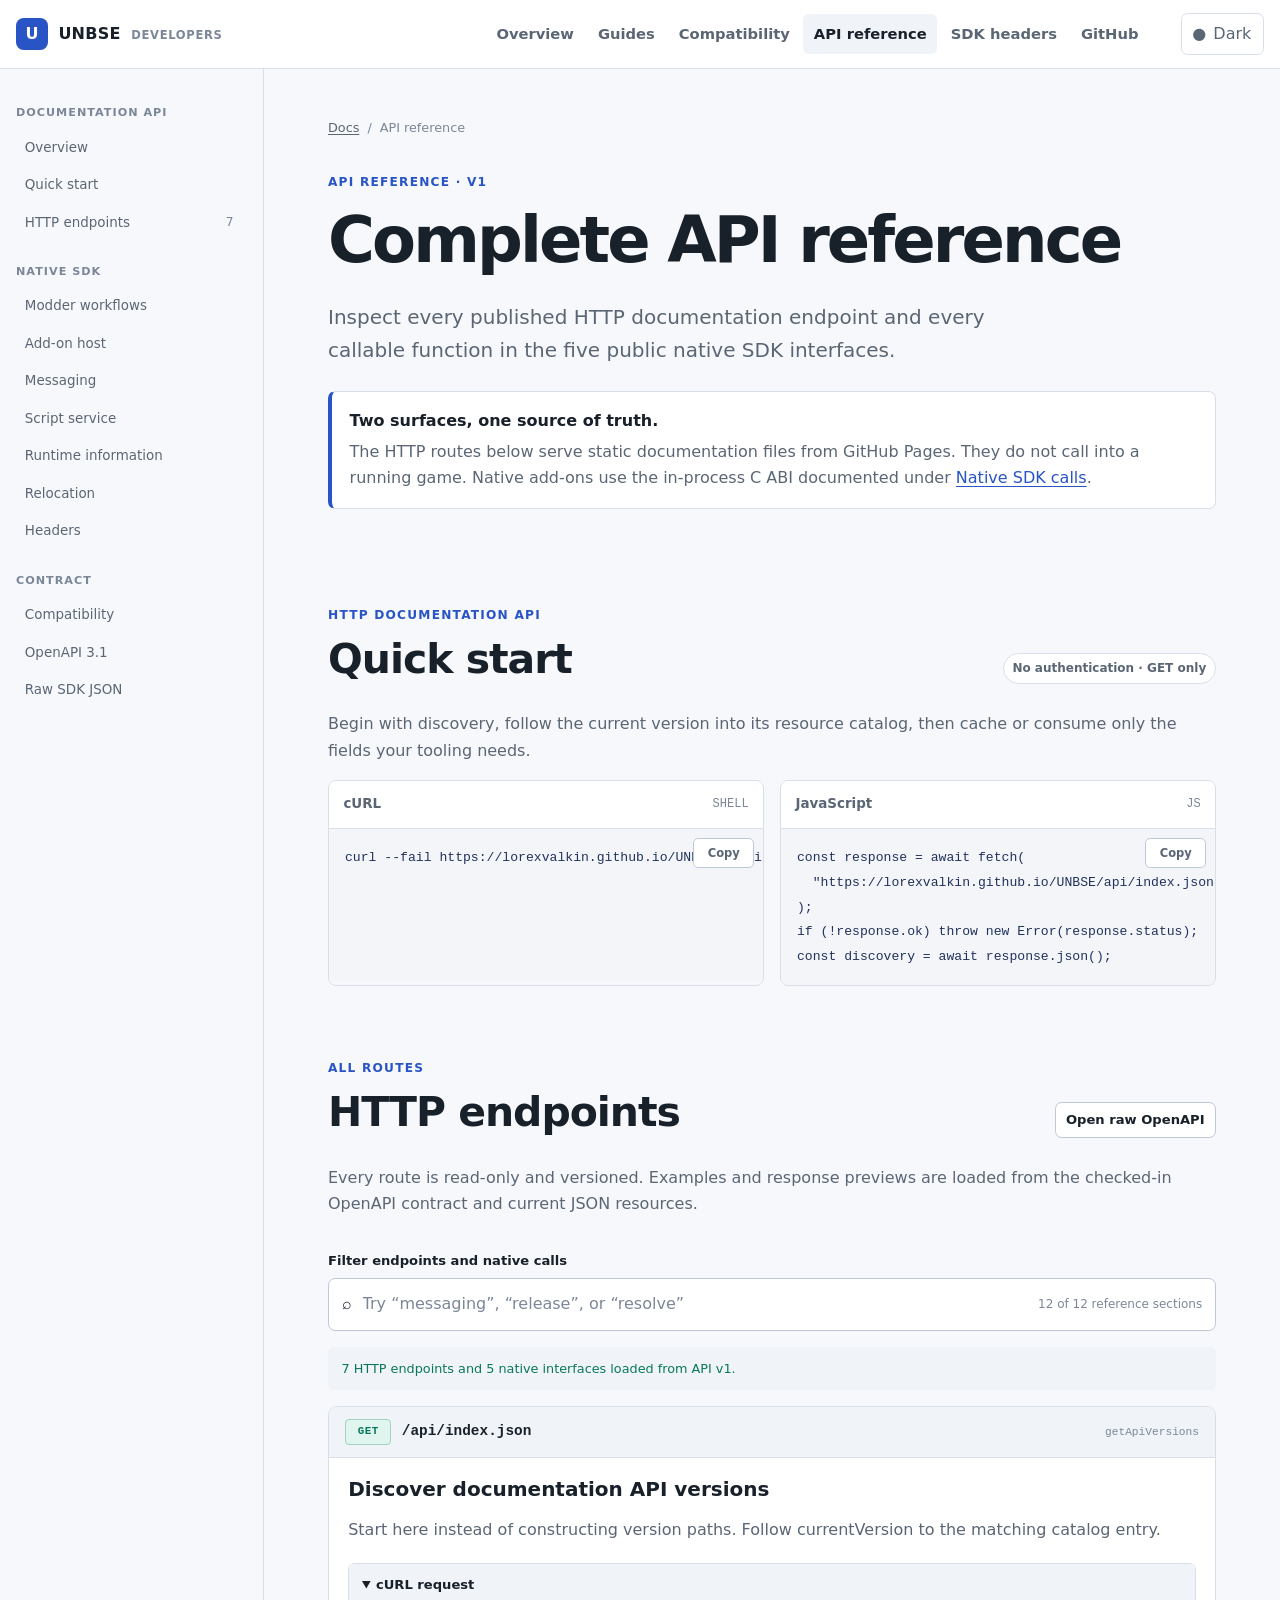
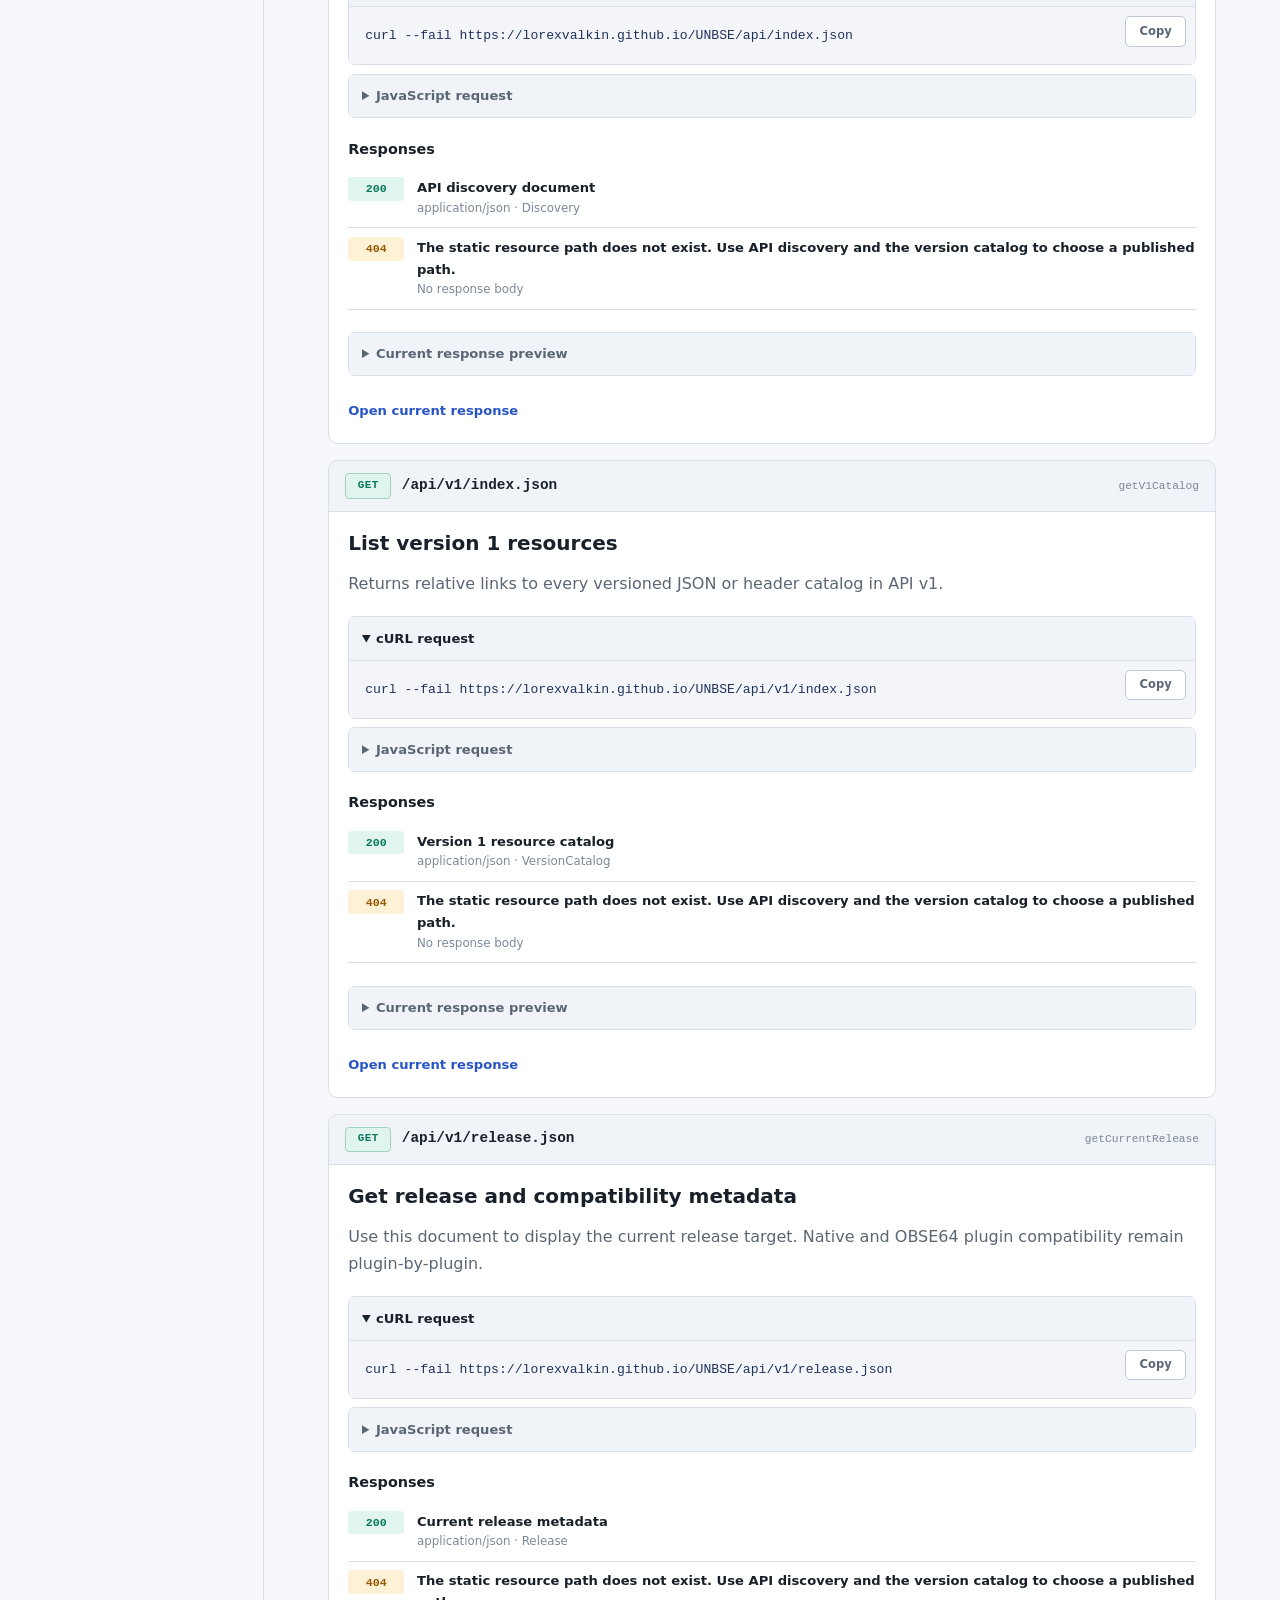
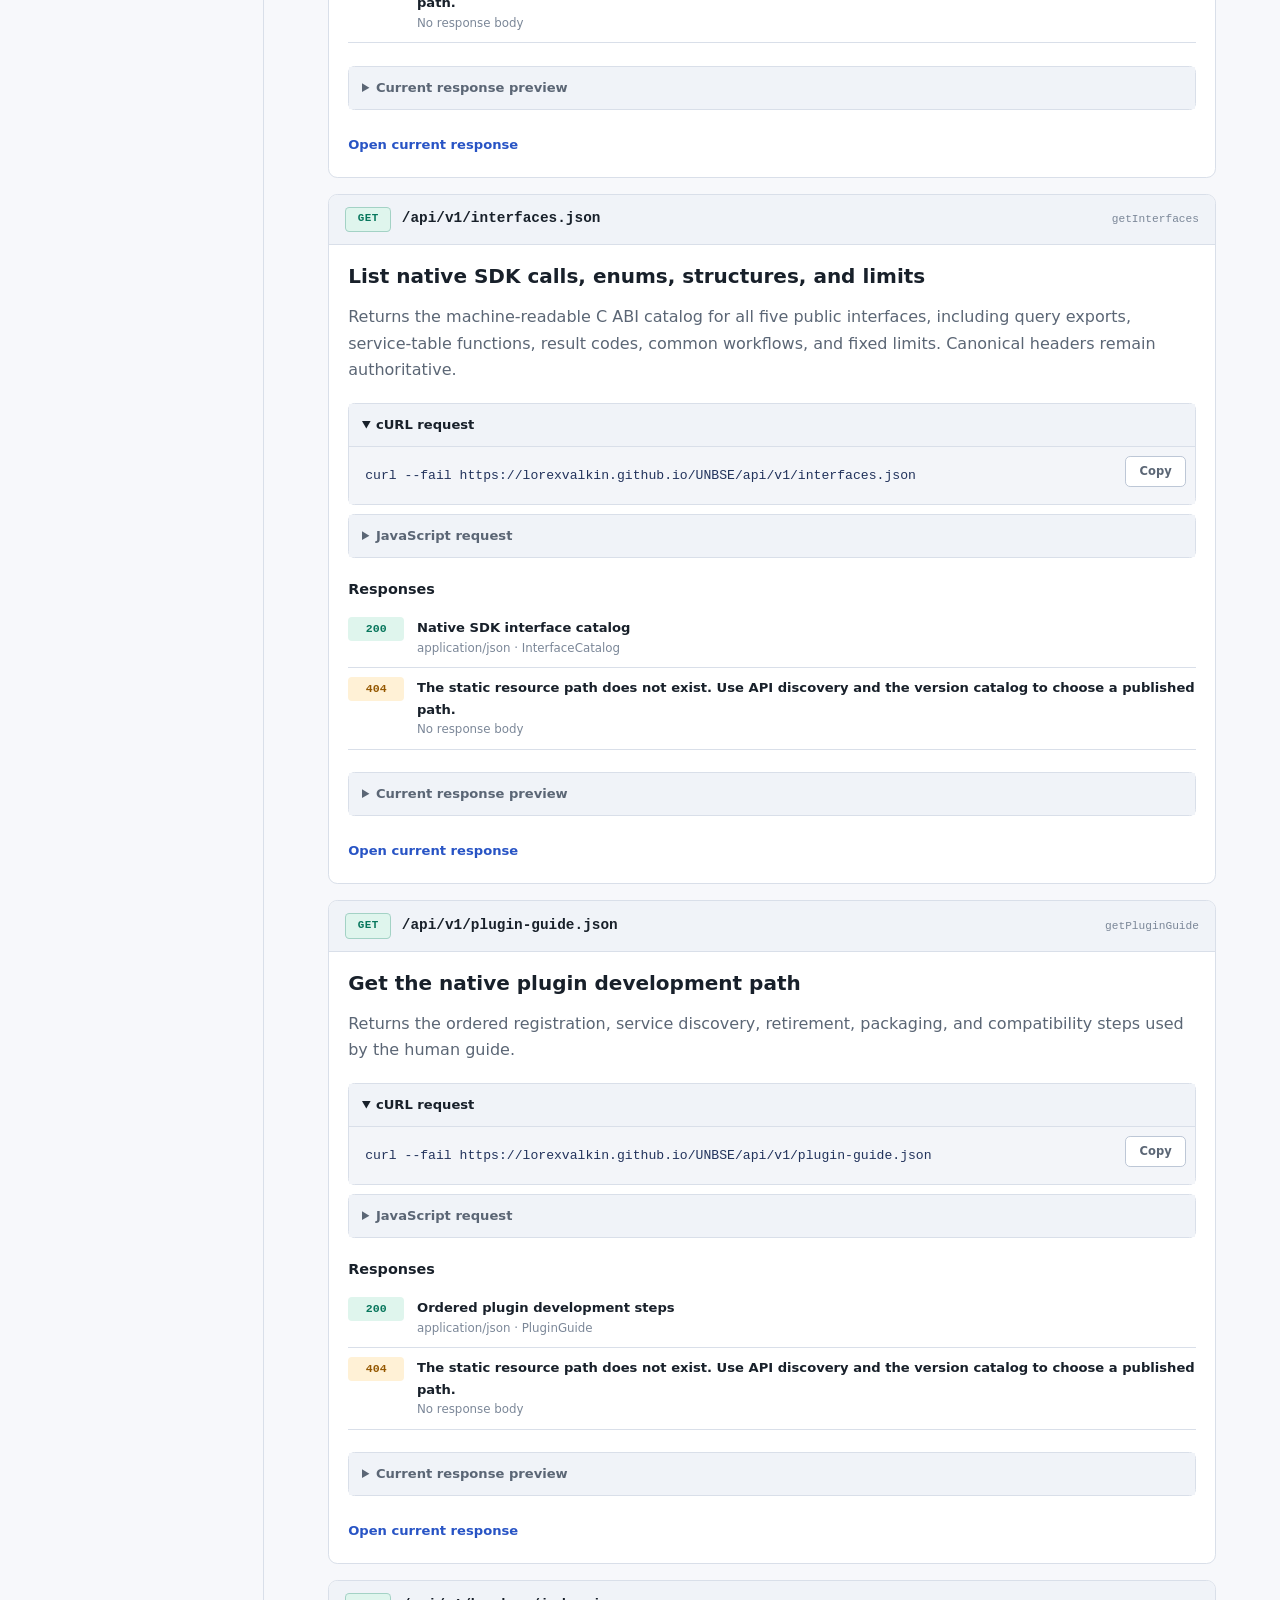
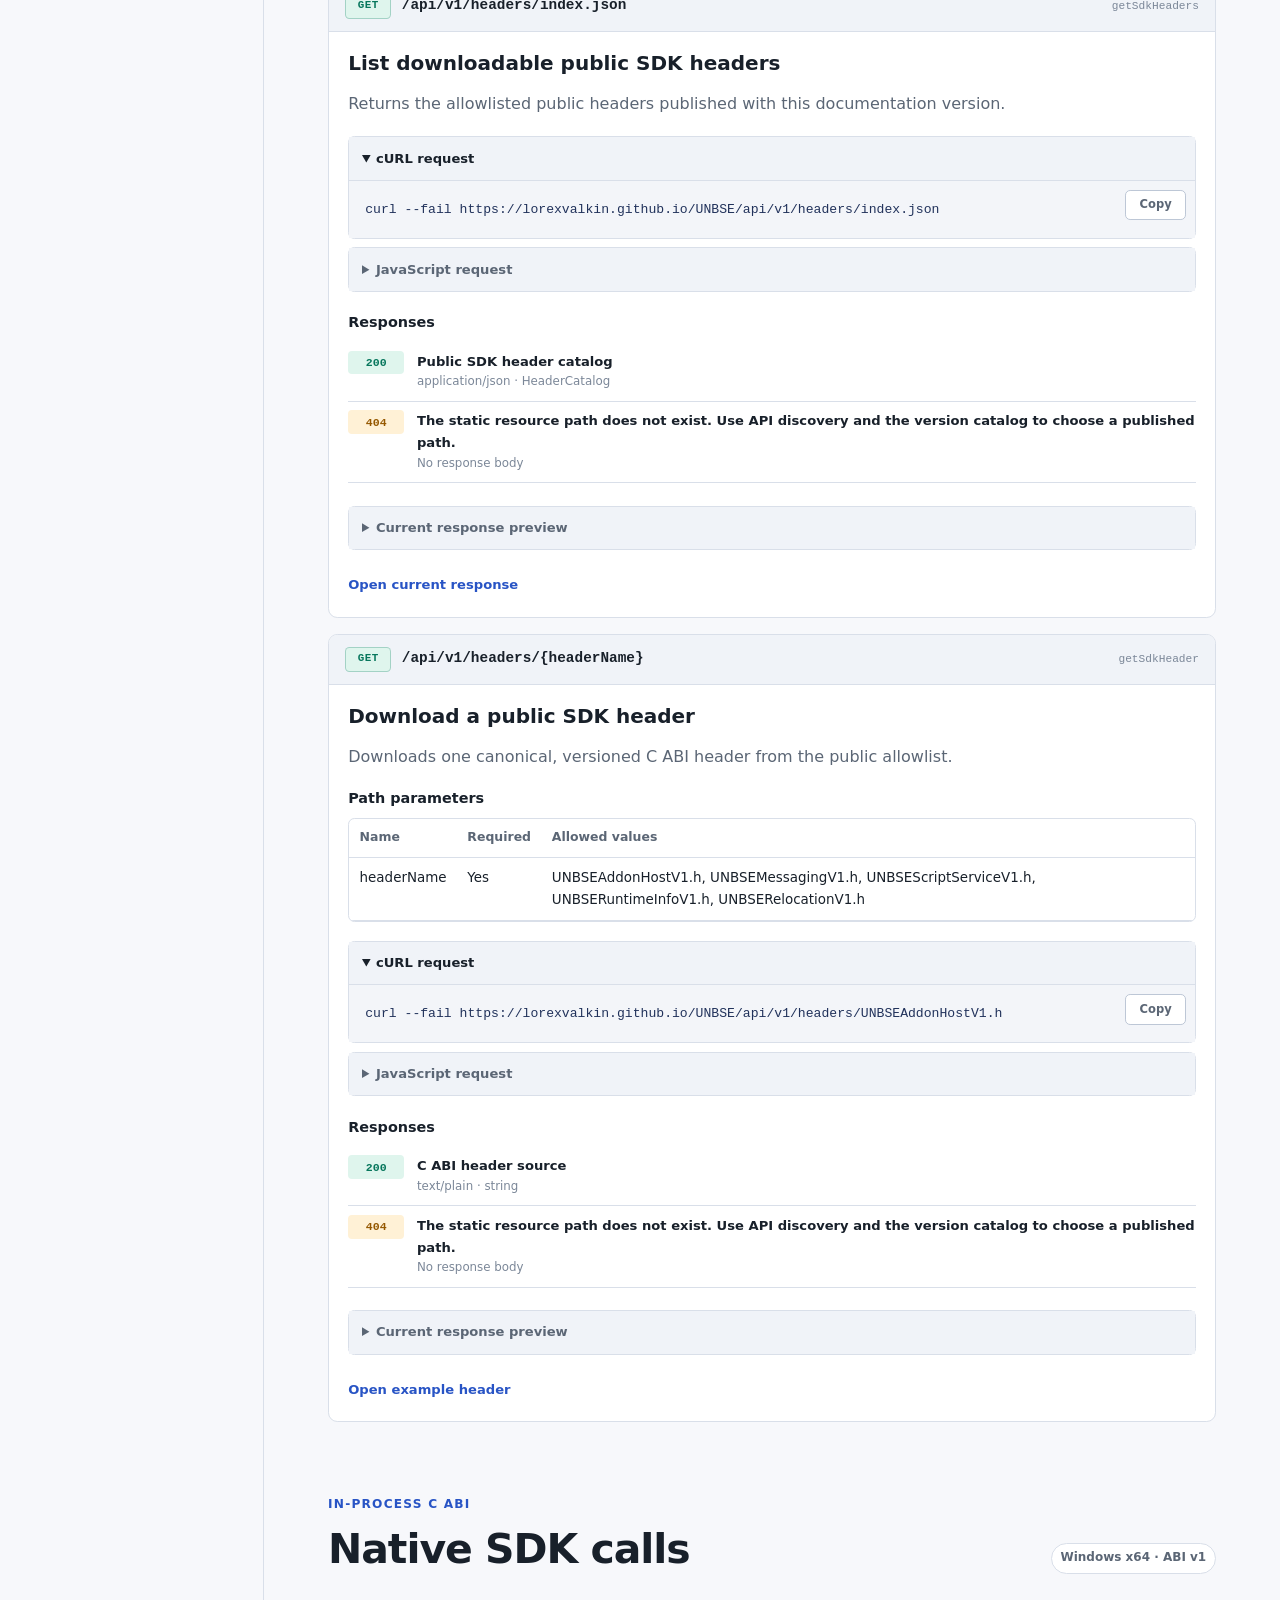
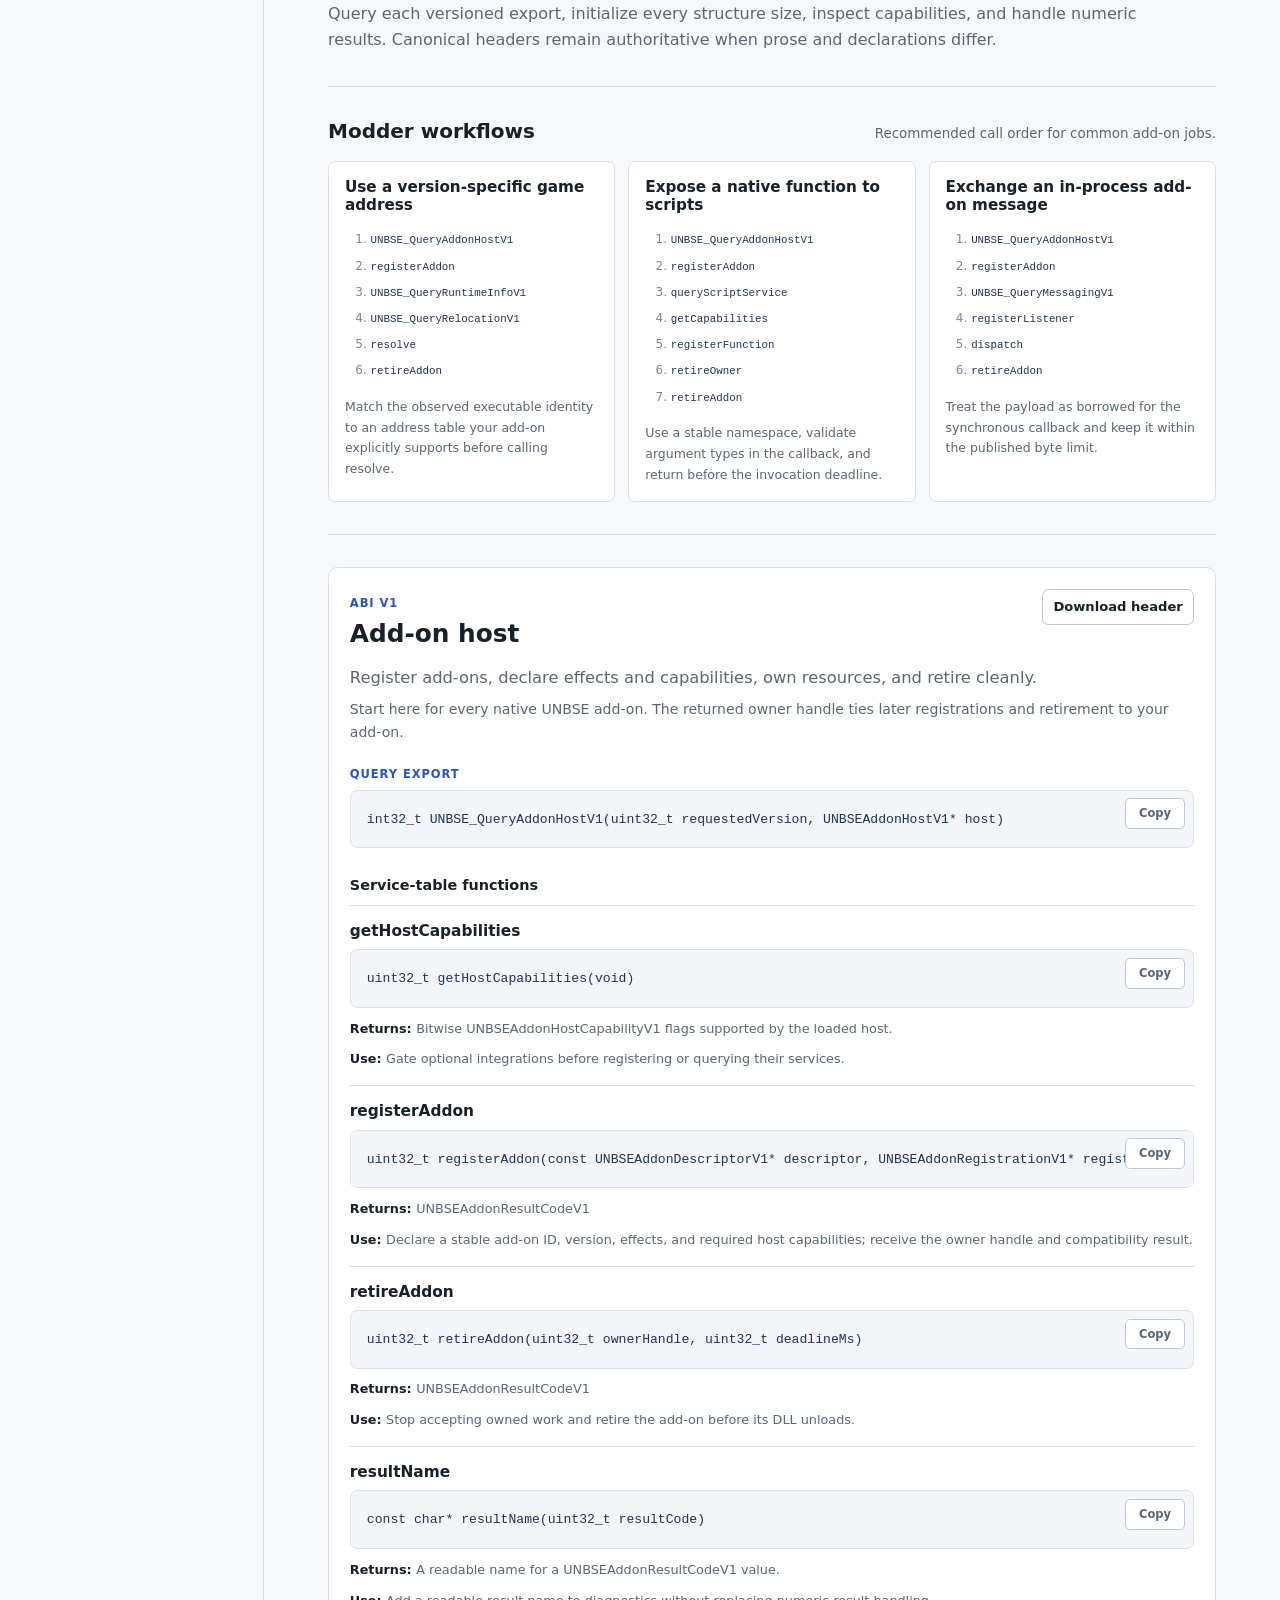
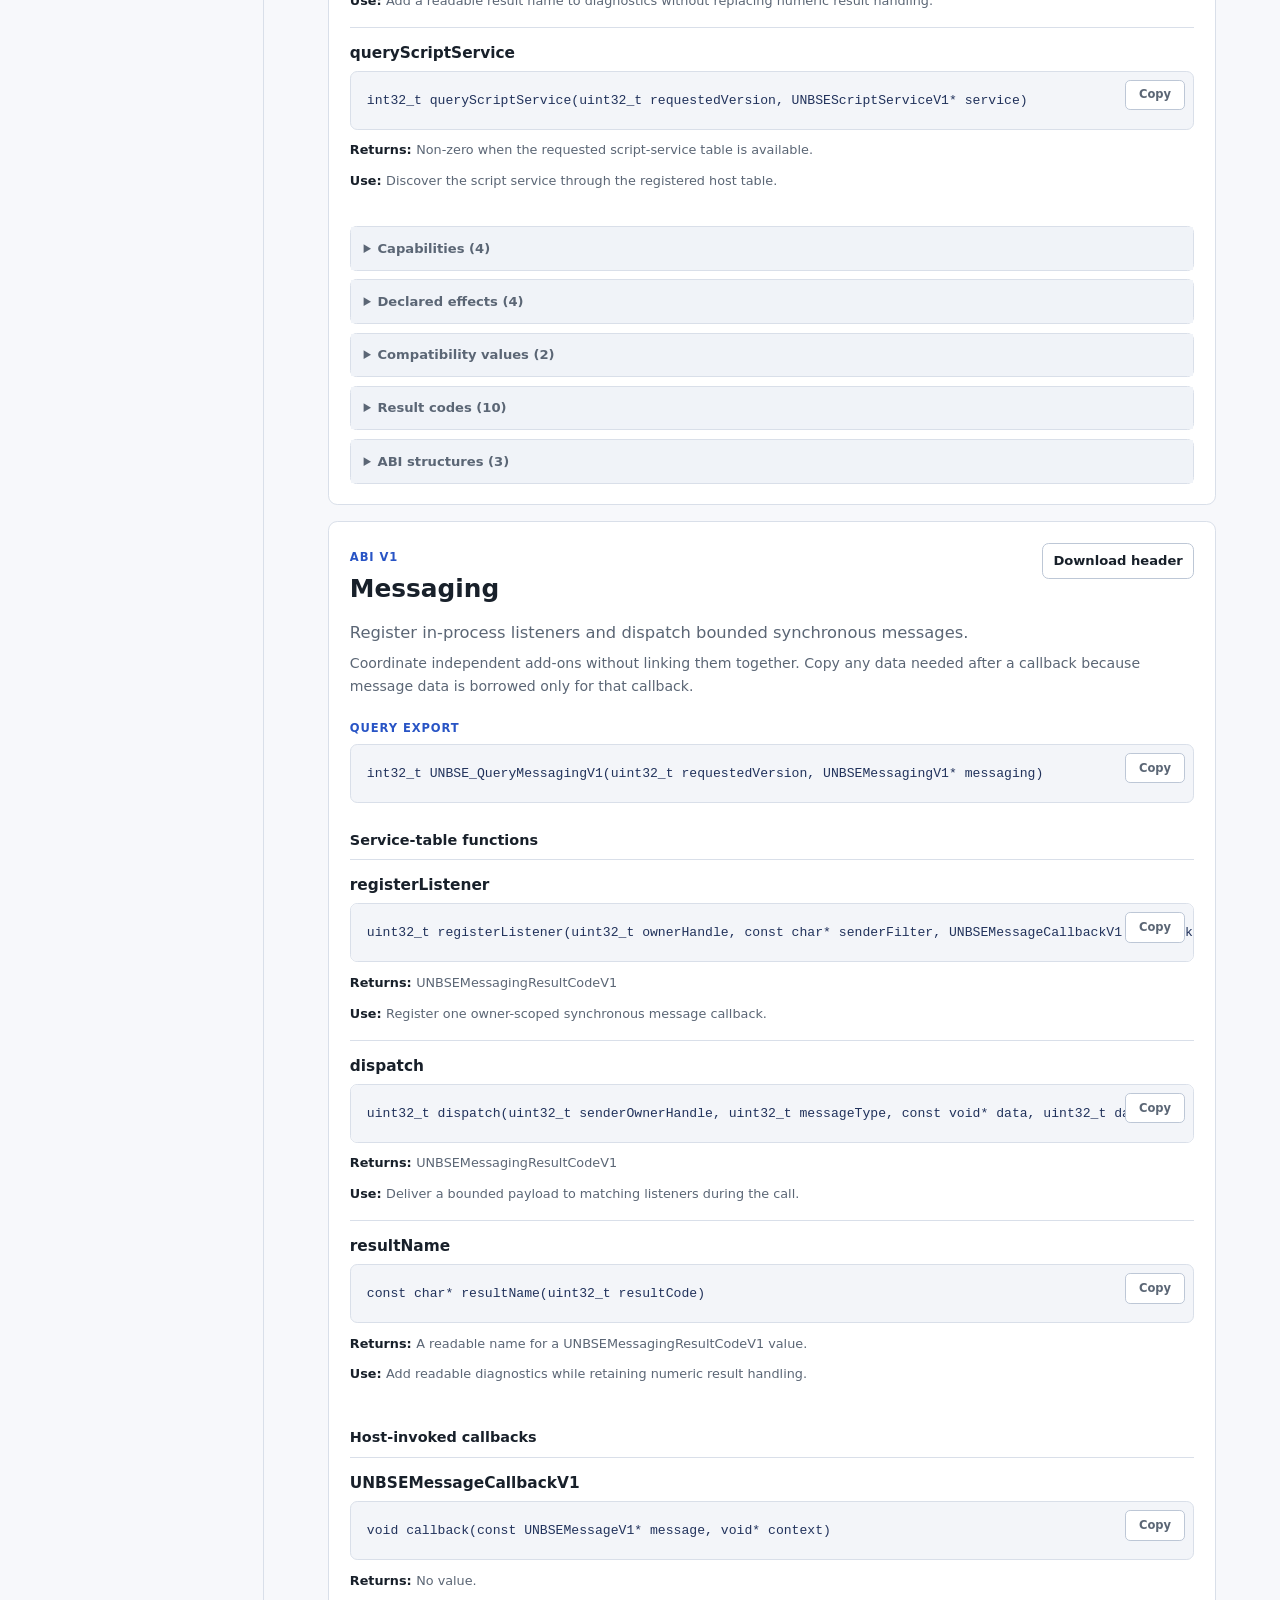
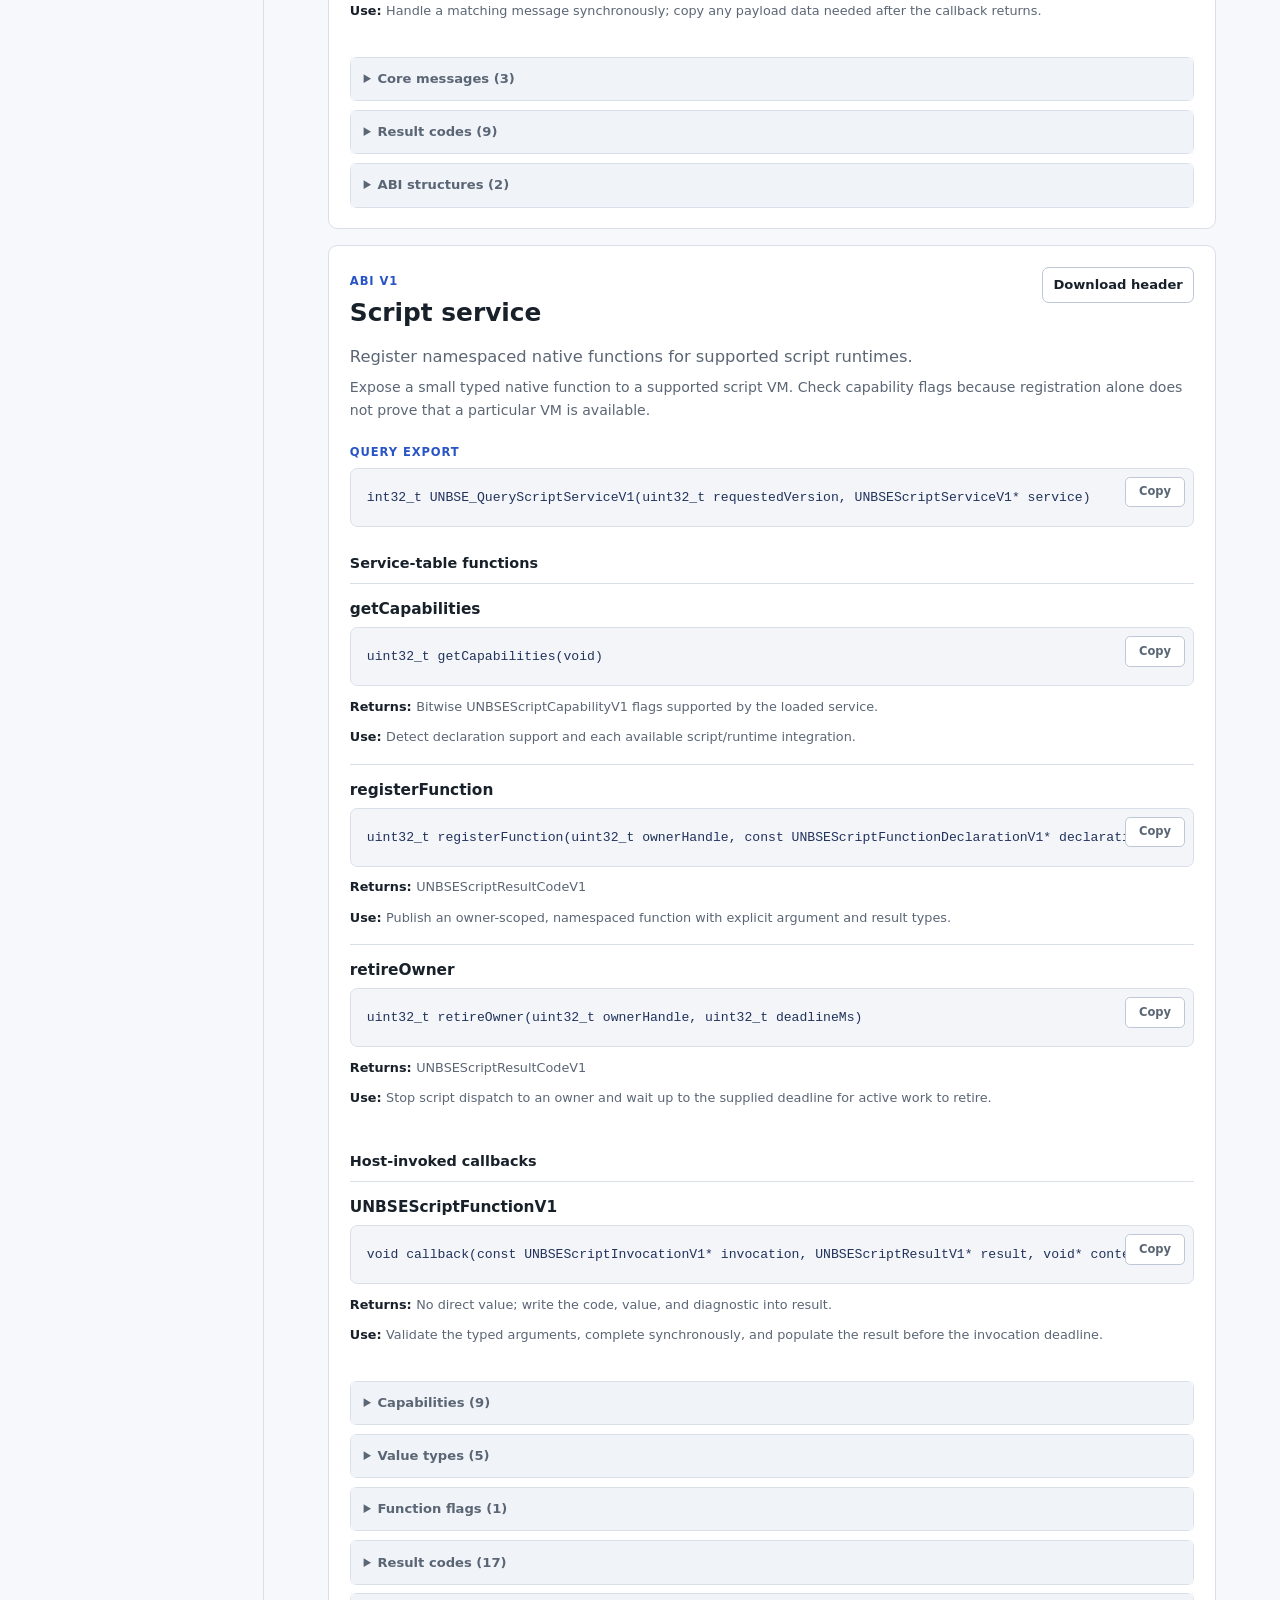
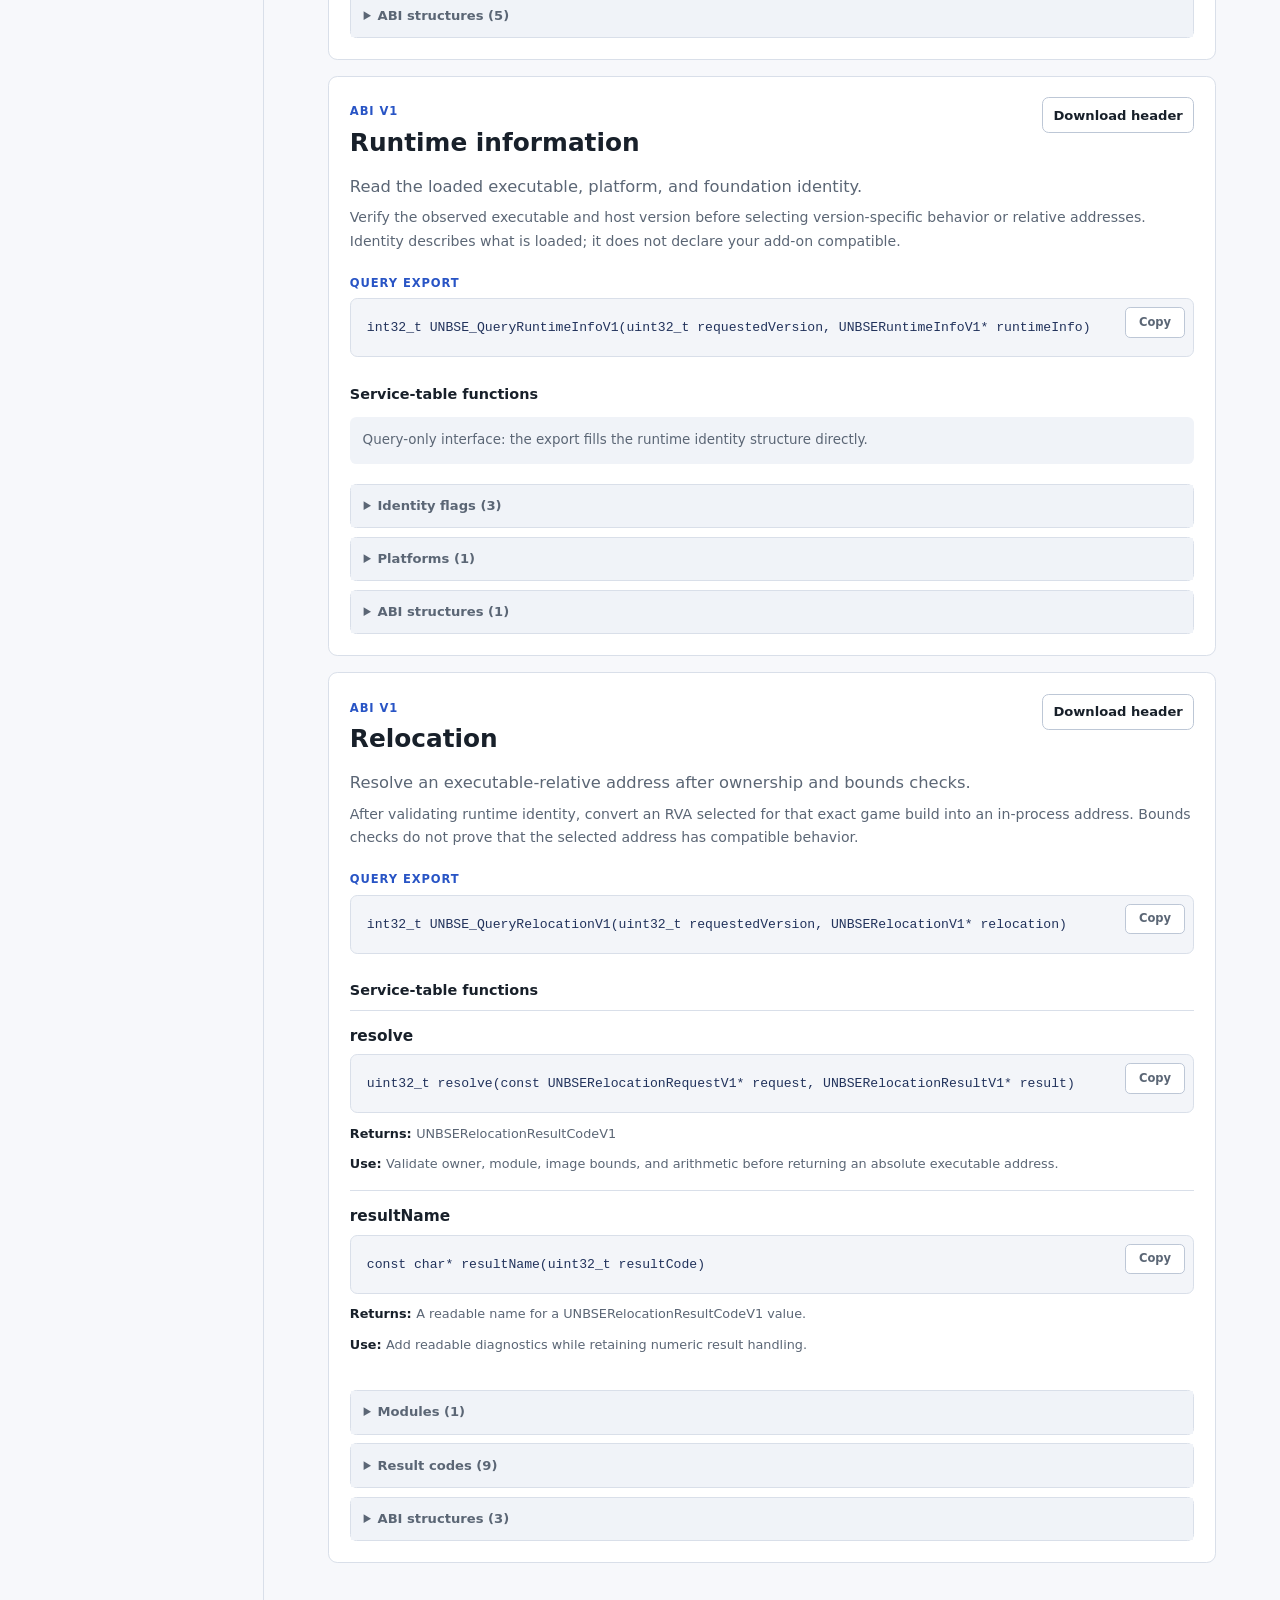
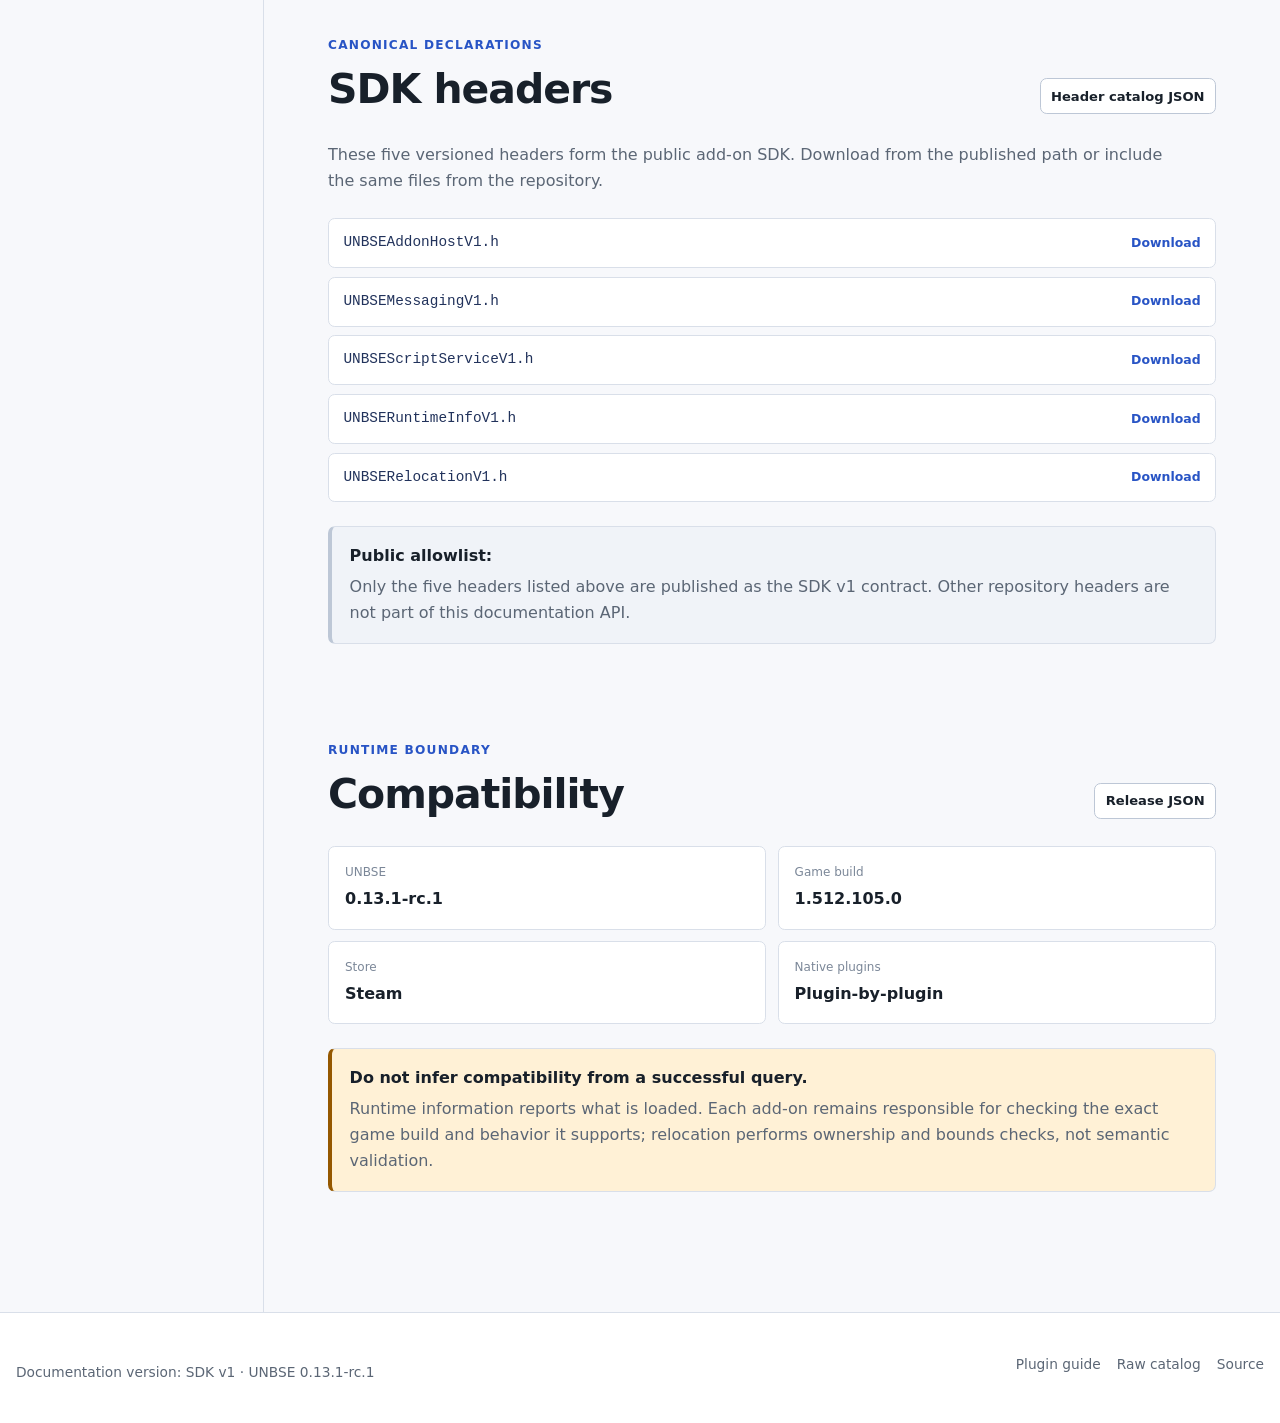
==== docs/api-reference.html @ 637d6f26 "release:prepare-UNBSE-0.13.1-rc.1" ====
<!DOCTYPE html>
<html lang="en">
<head>
  <meta charset="utf-8">
  <meta name="viewport" content="width=device-width, initial-scale=1">
  <meta name="description" content="Complete UNBSE HTTP documentation API and native SDK call reference for mod developers.">
  <meta name="color-scheme" content="light dark">
  <title>API Reference · UNBSE Developers</title>
  <script>
    document.documentElement.classList.add("js");
    try {
      const savedTheme = localStorage.getItem("unbse-theme");
      if (savedTheme === "light" || savedTheme === "dark") {
        document.documentElement.dataset.theme = savedTheme;
      }
    } catch (_) {}
  </script>
  <link rel="stylesheet" href="styles.css">
  <script src="site.js" defer></script>
</head>
<body>
  <a class="skip-link" href="#main-content">Skip to content</a>

  <header class="site-header">
    <div class="header-inner">
      <a class="brand" href="./" aria-label="UNBSE developer documentation home">
        <span class="brand-mark" aria-hidden="true">U</span>
        <span>UNBSE <small>Developers</small></span>
      </a>
      <nav class="primary-nav" aria-label="Primary navigation">
        <a href="./">Overview</a>
        <a href="plugin-development.html">Guides</a>
        <a href="compatibility.html">Compatibility</a>
        <a aria-current="page" href="api-reference.html">API reference</a>
        <a href="#sdk-headers">SDK headers</a>
        <a href="https://github.com/LorexValkin/UNBSE">GitHub</a>
      </nav>
      <button class="theme-toggle" type="button" data-theme-toggle aria-label="Switch color theme">
        <span aria-hidden="true" data-theme-icon>◐</span>
        <span data-theme-label>Theme</span>
      </button>
    </div>
  </header>

  <div class="docs-layout">
    <aside class="docs-sidebar" aria-label="API reference sections">
      <div class="sidebar-inner">
        <p class="sidebar-label">Documentation API</p>
        <nav aria-label="Documentation API sections">
          <a href="#overview">Overview</a>
          <a href="#quickstart">Quick start</a>
          <a href="#http-api">HTTP endpoints <span>7</span></a>
        </nav>
        <p class="sidebar-label">Native SDK</p>
        <nav aria-label="Native SDK sections">
          <a href="#sdk-workflows">Modder workflows</a>
          <a href="#sdk-addon-host">Add-on host</a>
          <a href="#sdk-messaging">Messaging</a>
          <a href="#sdk-script-service">Script service</a>
          <a href="#sdk-runtime-info">Runtime information</a>
          <a href="#sdk-relocation">Relocation</a>
          <a href="#sdk-headers">Headers</a>
        </nav>
        <p class="sidebar-label">Contract</p>
        <nav aria-label="API contract resources">
          <a href="#compatibility">Compatibility</a>
          <a href="api/v1/openapi.json">OpenAPI 3.1</a>
          <a href="api/v1/interfaces.json">Raw SDK JSON</a>
        </nav>
      </div>
    </aside>

    <main id="main-content" class="api-main" data-api-reference>
      <section id="overview" class="api-intro">
        <div class="breadcrumb"><a href="./">Docs</a><span aria-hidden="true">/</span>API reference</div>
        <p class="eyebrow">API reference · v1</p>
        <h1>Complete API reference</h1>
        <p class="lede">
          Inspect every published HTTP documentation endpoint and every callable
          function in the five public native SDK interfaces.
        </p>
        <div class="notice info">
          <strong>Two surfaces, one source of truth.</strong>
          <p>
            The HTTP routes below serve static documentation files from GitHub Pages.
            They do not call into a running game. Native add-ons use the in-process
            C ABI documented under <a href="#native-sdk">Native SDK calls</a>.
          </p>
        </div>
      </section>

      <section id="quickstart" class="reference-section">
        <div class="reference-heading">
          <div>
            <p class="eyebrow">HTTP documentation API</p>
            <h2>Quick start</h2>
          </div>
          <span class="version-pill">No authentication · GET only</span>
        </div>
        <p>
          Begin with discovery, follow the current version into its resource
          catalog, then cache or consume only the fields your tooling needs.
        </p>
        <div class="two-column-code">
          <div>
            <div class="code-heading">
              <strong>cURL</strong>
              <span class="code-language">shell</span>
            </div>
            <pre data-copy data-copy-label="Curl documentation API quick start"><code>curl --fail https://lorexvalkin.github.io/UNBSE/api/index.json</code></pre>
          </div>
          <div>
            <div class="code-heading">
              <strong>JavaScript</strong>
              <span class="code-language">js</span>
            </div>
            <pre data-copy data-copy-label="JavaScript documentation API quick start"><code>const response = await fetch(
  "https://lorexvalkin.github.io/UNBSE/api/index.json"
);
if (!response.ok) throw new Error(response.status);
const discovery = await response.json();</code></pre>
          </div>
        </div>
      </section>

      <section id="http-api" class="reference-section">
        <div class="reference-heading">
          <div>
            <p class="eyebrow">All routes</p>
            <h2>HTTP endpoints</h2>
          </div>
          <a class="button compact" href="api/v1/openapi.json">Open raw OpenAPI</a>
        </div>
        <p>
          Every route is read-only and versioned. Examples and response previews
          are loaded from the checked-in OpenAPI contract and current JSON resources.
        </p>
        <div class="reference-search">
          <label for="api-search">Filter endpoints and native calls</label>
          <div class="search-field">
            <span aria-hidden="true">⌕</span>
            <input id="api-search" type="search" placeholder="Try “messaging”, “release”, or “resolve”" autocomplete="off">
            <span class="search-count" data-search-count aria-live="polite">Loading reference…</span>
          </div>
        </div>
        <div class="api-status" data-api-status role="status">Loading the versioned API contract…</div>
        <div class="endpoint-list" data-endpoint-list></div>
        <noscript>
          <div class="notice warning">
            <strong>JavaScript is disabled.</strong>
            <p>The complete static route list remains available below; enable JavaScript for generated examples and response previews.</p>
          </div>
          <div class="table-scroll">
            <table>
              <thead><tr><th>Method</th><th>Path</th><th>Purpose</th></tr></thead>
              <tbody>
                <tr><td>GET</td><td><code>/api/index.json</code></td><td>Version discovery</td></tr>
                <tr><td>GET</td><td><code>/api/v1/index.json</code></td><td>Version 1 catalog</td></tr>
                <tr><td>GET</td><td><code>/api/v1/release.json</code></td><td>Release compatibility</td></tr>
                <tr><td>GET</td><td><code>/api/v1/interfaces.json</code></td><td>Native SDK calls and limits</td></tr>
                <tr><td>GET</td><td><code>/api/v1/plugin-guide.json</code></td><td>Plugin workflow</td></tr>
                <tr><td>GET</td><td><code>/api/v1/headers/index.json</code></td><td>Public header catalog</td></tr>
                <tr><td>GET</td><td><code>/api/v1/headers/{headerName}</code></td><td>Header download</td></tr>
              </tbody>
            </table>
          </div>
        </noscript>
      </section>

      <section id="native-sdk" class="reference-section">
        <div class="reference-heading">
          <div>
            <p class="eyebrow">In-process C ABI</p>
            <h2>Native SDK calls</h2>
          </div>
          <span class="version-pill">Windows x64 · ABI v1</span>
        </div>
        <p>
          Query each versioned export, initialize every structure size, inspect
          capabilities, and handle numeric results. Canonical headers remain
          authoritative when prose and declarations differ.
        </p>
        <div id="sdk-workflows" class="workflow-reference" data-sdk-workflows></div>
        <div class="sdk-list" data-sdk-list></div>
      </section>

      <section id="sdk-headers" class="reference-section">
        <div class="reference-heading">
          <div>
            <p class="eyebrow">Canonical declarations</p>
            <h2>SDK headers</h2>
          </div>
          <a class="button compact" href="api/v1/headers/index.json">Header catalog JSON</a>
        </div>
        <p>
          These five versioned headers form the public add-on SDK. Download from
          the published path or include the same files from the repository.
        </p>
        <div class="header-downloads" data-header-list>
          <a href="api/v1/headers/UNBSEAddonHostV1.h"><code>UNBSEAddonHostV1.h</code><span>Download</span></a>
          <a href="api/v1/headers/UNBSEMessagingV1.h"><code>UNBSEMessagingV1.h</code><span>Download</span></a>
          <a href="api/v1/headers/UNBSEScriptServiceV1.h"><code>UNBSEScriptServiceV1.h</code><span>Download</span></a>
          <a href="api/v1/headers/UNBSERuntimeInfoV1.h"><code>UNBSERuntimeInfoV1.h</code><span>Download</span></a>
          <a href="api/v1/headers/UNBSERelocationV1.h"><code>UNBSERelocationV1.h</code><span>Download</span></a>
        </div>
        <div class="notice subtle">
          <strong>Public allowlist:</strong>
          <p>Only the five headers listed above are published as the SDK v1 contract. Other repository headers are not part of this documentation API.</p>
        </div>
      </section>

      <section id="compatibility" class="reference-section">
        <div class="reference-heading">
          <div>
            <p class="eyebrow">Runtime boundary</p>
            <h2>Compatibility</h2>
          </div>
          <a class="button compact" href="api/v1/release.json">Release JSON</a>
        </div>
        <div class="compatibility-grid">
          <div><span>UNBSE</span><strong data-release-version>0.13.1-rc.1</strong></div>
          <div><span>Game build</span><strong data-game-version>1.512.105.0</strong></div>
          <div><span>Store</span><strong data-game-store>Steam</strong></div>
          <div><span>Native plugins</span><strong>Plugin-by-plugin</strong></div>
        </div>
        <div class="notice warning">
          <strong>Do not infer compatibility from a successful query.</strong>
          <p>
            Runtime information reports what is loaded. Each add-on remains
            responsible for checking the exact game build and behavior it supports;
            relocation performs ownership and bounds checks, not semantic validation.
          </p>
        </div>
      </section>
    </main>
  </div>

  <footer class="site-footer docs-footer">
    <div>
      <p>Documentation version: SDK v1 · UNBSE <span data-release-version>0.13.1-rc.1</span></p>
      <nav aria-label="Footer navigation">
        <a href="plugin-development.html">Plugin guide</a>
        <a href="api/v1/index.json">Raw catalog</a>
        <a href="https://github.com/LorexValkin/UNBSE">Source</a>
      </nav>
    </div>
  </footer>
</body>
</html>
---- docs/styles.css ----
:root {
  color-scheme: light;
  --background: #f7f8fb;
  --surface: #ffffff;
  --surface-subtle: #f0f3f8;
  --surface-raised: #e8edf5;
  --text: #18202a;
  --muted: #5b6675;
  --faint: #7b8798;
  --brand: #2854c5;
  --brand-strong: #183d9c;
  --brand-soft: #e7edff;
  --accent: #2854c5;
  --line: #d9dfe9;
  --line-strong: #bdc7d6;
  --code-text: #21325b;
  --code-background: #f3f5f9;
  --success: #08775d;
  --success-soft: #dff5ed;
  --warning: #955800;
  --warning-soft: #fff1d6;
  --danger: #a63333;
  --header-height: 4.25rem;
  --content-width: 82rem;
  font-family: Inter, ui-sans-serif, system-ui, -apple-system, BlinkMacSystemFont, "Segoe UI", sans-serif;
}

:root[data-theme="dark"] {
  color-scheme: dark;
  --background: #0c1118;
  --surface: #121923;
  --surface-subtle: #18212d;
  --surface-raised: #202b3a;
  --text: #ecf0f6;
  --muted: #a8b3c1;
  --faint: #8491a3;
  --brand: #89a8ff;
  --brand-strong: #b3c5ff;
  --brand-soft: #1d2b4e;
  --accent: #89a8ff;
  --line: #293444;
  --line-strong: #3b485b;
  --code-text: #d7e2ff;
  --code-background: #0b1017;
  --success: #68d2b2;
  --success-soft: #123c35;
  --warning: #ffc56d;
  --warning-soft: #3a2b13;
  --danger: #ff9b9b;
}

@media (prefers-color-scheme: dark) {
  :root:not([data-theme]) {
    color-scheme: dark;
    --background: #0c1118;
    --surface: #121923;
    --surface-subtle: #18212d;
    --surface-raised: #202b3a;
    --text: #ecf0f6;
    --muted: #a8b3c1;
    --faint: #8491a3;
    --brand: #89a8ff;
    --brand-strong: #b3c5ff;
    --brand-soft: #1d2b4e;
    --accent: #89a8ff;
    --line: #293444;
    --line-strong: #3b485b;
    --code-text: #d7e2ff;
    --code-background: #0b1017;
    --success: #68d2b2;
    --success-soft: #123c35;
    --warning: #ffc56d;
    --warning-soft: #3a2b13;
    --danger: #ff9b9b;
  }
}

* {
  box-sizing: border-box;
}

html {
  scroll-behavior: smooth;
  scroll-padding-top: calc(var(--header-height) + 1.5rem);
}

body {
  margin: 0;
  color: var(--text);
  background: var(--background);
  font-size: 1rem;
  line-height: 1.65;
}

a {
  color: var(--brand);
  text-underline-offset: 0.18em;
}

a:hover {
  color: var(--brand-strong);
}

button,
input {
  color: inherit;
  font: inherit;
}

button,
a {
  -webkit-tap-highlight-color: transparent;
}

:focus-visible {
  outline: 3px solid var(--brand);
  outline-offset: 3px;
  border-radius: 0.2rem;
}

[hidden] {
  display: none !important;
}

.skip-link {
  position: fixed;
  z-index: 100;
  top: 0.75rem;
  left: 0.75rem;
  padding: 0.6rem 0.9rem;
  color: #ffffff;
  background: #183d9c;
  border-radius: 0.35rem;
  transform: translateY(-180%);
}

.skip-link:focus {
  transform: translateY(0);
}

.sr-only {
  position: absolute;
  width: 1px;
  height: 1px;
  padding: 0;
  overflow: hidden;
  clip: rect(0, 0, 0, 0);
  white-space: nowrap;
  border: 0;
}

.site-header {
  position: sticky;
  z-index: 20;
  top: 0;
  min-height: var(--header-height);
  background: var(--surface);
  border-bottom: 1px solid var(--line);
}

.header-inner {
  display: grid;
  grid-template-columns: auto 1fr auto;
  align-items: center;
  gap: 2rem;
  width: min(var(--content-width), calc(100% - 2rem));
  min-height: var(--header-height);
  margin-inline: auto;
}

.brand {
  display: inline-flex;
  align-items: center;
  gap: 0.65rem;
  color: var(--text);
  font-weight: 780;
  letter-spacing: 0.015em;
  text-decoration: none;
  white-space: nowrap;
}

.brand:hover {
  color: var(--text);
}

.brand small {
  margin-left: 0.3rem;
  color: var(--faint);
  font-size: 0.72rem;
  font-weight: 650;
  letter-spacing: 0.06em;
  text-transform: uppercase;
}

.brand-mark {
  display: grid;
  width: 2rem;
  height: 2rem;
  place-items: center;
  color: #ffffff;
  background: #2854c5;
  border-radius: 0.48rem;
}

.primary-nav {
  display: flex;
  justify-content: flex-end;
  gap: 0.2rem;
}

.primary-nav a {
  padding: 0.5rem 0.65rem;
  color: var(--muted);
  border-radius: 0.35rem;
  font-size: 0.92rem;
  font-weight: 600;
  text-decoration: none;
}

.primary-nav a:hover,
.primary-nav a[aria-current="page"] {
  color: var(--text);
  background: var(--surface-subtle);
}

.theme-toggle {
  display: none;
  align-items: center;
  gap: 0.45rem;
  min-width: 5.2rem;
  padding: 0.45rem 0.65rem;
  color: var(--muted);
  background: var(--surface);
  border: 1px solid var(--line);
  border-radius: 0.4rem;
  cursor: pointer;
}

.js .theme-toggle {
  display: inline-flex;
}

.theme-toggle:hover {
  color: var(--text);
  border-color: var(--line-strong);
}

.release-strip {
  color: var(--muted);
  background: var(--surface);
  border-bottom: 1px solid var(--line);
  font-size: 0.85rem;
}

.release-strip > div {
  display: flex;
  align-items: center;
  gap: 0.5rem;
  width: min(var(--content-width), calc(100% - 2rem));
  min-height: 2.5rem;
  margin-inline: auto;
}

.release-strip a {
  margin-left: auto;
  font-weight: 650;
}

.status-dot {
  width: 0.48rem;
  height: 0.48rem;
  background: var(--success);
  border-radius: 50%;
}

.home-main {
  width: min(var(--content-width), calc(100% - 2rem));
  margin-inline: auto;
  padding-block: 4.5rem 6rem;
}

.hero {
  display: grid;
  grid-template-columns: minmax(0, 1.15fr) minmax(22rem, 0.85fr);
  align-items: center;
  gap: clamp(2.5rem, 7vw, 7rem);
  padding-block: 2rem 5rem;
}

.eyebrow {
  margin: 0 0 0.65rem;
  color: var(--accent);
  font-size: 0.76rem;
  font-weight: 800;
  letter-spacing: 0.1em;
  text-transform: uppercase;
}

h1,
h2,
h3,
h4,
h5 {
  color: var(--text);
  line-height: 1.2;
}

h1 {
  max-width: 15ch;
  margin: 0;
  font-size: clamp(2.65rem, 6vw, 5.15rem);
  letter-spacing: -0.045em;
}

h2 {
  margin: 0;
  font-size: clamp(1.8rem, 3.2vw, 2.65rem);
  letter-spacing: -0.025em;
}

h3 {
  font-size: 1.25rem;
}

.lede {
  max-width: 45rem;
  margin-block: 1.4rem;
  color: var(--muted);
  font-size: clamp(1.06rem, 2vw, 1.25rem);
}

.actions {
  display: flex;
  flex-wrap: wrap;
  gap: 0.7rem;
  margin-top: 2rem;
}

.button {
  display: inline-flex;
  align-items: center;
  justify-content: center;
  min-height: 2.75rem;
  padding: 0.62rem 0.95rem;
  color: var(--text);
  background: var(--surface);
  border: 1px solid var(--line-strong);
  border-radius: 0.42rem;
  font-weight: 700;
  text-decoration: none;
}

.button:hover {
  color: var(--text);
  background: var(--surface-subtle);
}

.button.primary {
  color: #ffffff;
  background: #2854c5;
  border-color: #2854c5;
}

.button.primary:hover {
  color: #ffffff;
  background: #183d9c;
}

.button.compact {
  min-height: 2.25rem;
  padding: 0.38rem 0.65rem;
  font-size: 0.82rem;
}

.quickstart-card {
  overflow: hidden;
  background: var(--surface);
  border: 1px solid var(--line);
  border-radius: 0.7rem;
}

.quickstart-card > p {
  margin: 0;
  padding: 0.8rem 1rem;
  color: var(--muted);
  background: var(--surface-subtle);
  border-top: 1px solid var(--line);
  font-size: 0.84rem;
}

.code-heading {
  display: flex;
  align-items: center;
  justify-content: space-between;
  gap: 0.75rem;
  min-height: 3rem;
  padding: 0.65rem 0.9rem;
  color: var(--muted);
  background: var(--surface);
  border-bottom: 1px solid var(--line);
  font-size: 0.84rem;
}

.code-heading > div {
  display: flex;
  align-items: center;
  gap: 0.65rem;
}

.code-language {
  color: var(--faint);
  font-family: "Cascadia Code", "SFMono-Regular", Consolas, monospace;
  font-size: 0.75rem;
  text-transform: uppercase;
}

code,
pre {
  font-family: "Cascadia Code", "SFMono-Regular", Consolas, monospace;
}

code {
  color: var(--code-text);
  font-size: 0.9em;
}

pre {
  max-width: 100%;
  margin: 0;
  padding: 1rem;
  overflow-x: auto;
  color: var(--code-text);
  background: var(--code-background);
  border: 1px solid var(--line);
  border-radius: 0.45rem;
  line-height: 1.55;
  tab-size: 2;
}

pre code {
  color: inherit;
  font-size: 0.82rem;
}

.quickstart-card pre {
  padding: 1.5rem 1rem;
  border: 0;
  border-radius: 0;
}

.code-block {
  position: relative;
}

.copy-button {
  position: absolute;
  z-index: 2;
  top: 0.55rem;
  right: 0.55rem;
  min-width: 3.8rem;
  padding: 0.3rem 0.5rem;
  color: var(--muted);
  background: var(--surface);
  border: 1px solid var(--line-strong);
  border-radius: 0.32rem;
  font-size: 0.72rem;
  font-weight: 700;
  cursor: pointer;
}

.copy-button:hover {
  color: var(--text);
}

.stats {
  display: grid;
  grid-template-columns: repeat(4, 1fr);
  border-block: 1px solid var(--line);
}

.stats > div {
  display: flex;
  flex-direction: column;
  gap: 0.15rem;
  padding: 1.35rem 1.5rem;
  border-right: 1px solid var(--line);
}

.stats > div:last-child {
  border-right: 0;
}

.stats strong {
  font-size: 1.35rem;
}

.stats span {
  color: var(--muted);
  font-size: 0.82rem;
}

.section-block {
  padding-top: 5.5rem;
}

.section-heading,
.reference-heading {
  display: flex;
  align-items: flex-end;
  justify-content: space-between;
  gap: 2rem;
  margin-bottom: 1.7rem;
}

.text-link,
.raw-link {
  font-weight: 700;
  text-decoration: none;
}

.surface-grid {
  display: grid;
  grid-template-columns: 1.25fr 0.75fr;
  gap: 1rem;
}

.surface-card,
.workflow-grid article {
  padding: 1.65rem;
  background: var(--surface);
  border: 1px solid var(--line);
  border-radius: 0.65rem;
}

.surface-card.featured {
  background: var(--surface);
  border-color: var(--line);
}

.surface-card h3,
.workflow-grid h3 {
  margin: 0.55rem 0;
}

.surface-card p,
.workflow-grid p {
  color: var(--muted);
}

.card-kicker,
.definition-label {
  color: var(--accent);
  font-size: 0.72rem;
  font-weight: 800;
  letter-spacing: 0.08em;
  text-transform: uppercase;
}

.inline-list {
  display: flex;
  flex-wrap: wrap;
  gap: 0.45rem;
  padding: 0;
  list-style: none;
}

.inline-list a {
  display: inline-block;
  padding: 0.3rem 0.5rem;
  color: var(--text);
  background: var(--surface);
  border: 1px solid var(--line);
  border-radius: 999px;
  font-size: 0.78rem;
  font-weight: 650;
  text-decoration: none;
}

.workflow-grid {
  display: grid;
  grid-template-columns: repeat(3, 1fr);
  gap: 1rem;
}

.step-number {
  color: var(--brand);
  font-size: 0.78rem;
  font-weight: 800;
}

.compatibility-callout {
  display: grid;
  grid-template-columns: 0.65fr 1.35fr;
  gap: 3rem;
  margin-top: 5.5rem;
  padding: 2rem;
  background: var(--surface);
  border: 1px solid var(--line);
  border-left: 0.3rem solid var(--warning);
  border-radius: 0.6rem;
}

.compatibility-callout p:last-child {
  margin: 0;
  color: var(--muted);
}

.site-footer {
  color: var(--muted);
  background: var(--surface);
  border-top: 1px solid var(--line);
}

.site-footer > div {
  display: flex;
  align-items: flex-start;
  justify-content: space-between;
  gap: 2rem;
  width: min(var(--content-width), calc(100% - 2rem));
  margin-inline: auto;
  padding-block: 2.5rem;
}

.site-footer p {
  margin: 0.5rem 0 0;
  font-size: 0.86rem;
}

.site-footer nav {
  display: flex;
  flex-wrap: wrap;
  gap: 1rem;
}

.site-footer nav a {
  color: var(--muted);
  font-size: 0.86rem;
  text-decoration: none;
}

.footer-brand {
  font-size: 1.05rem;
}

/* Reference layout */
.docs-layout {
  display: grid;
  grid-template-columns: 16.5rem minmax(0, 1fr);
  width: min(var(--content-width), 100%);
  margin-inline: auto;
}

.docs-sidebar {
  border-right: 1px solid var(--line);
}

.sidebar-inner {
  position: sticky;
  top: var(--header-height);
  max-height: calc(100vh - var(--header-height));
  padding: 2.2rem 1.3rem 3rem 1rem;
  overflow-y: auto;
}

.sidebar-label {
  margin: 1.4rem 0 0.45rem;
  color: var(--faint);
  font-size: 0.7rem;
  font-weight: 800;
  letter-spacing: 0.09em;
  text-transform: uppercase;
}

.sidebar-label:first-child {
  margin-top: 0;
}

.docs-sidebar nav {
  display: grid;
  gap: 0.12rem;
}

.docs-sidebar a {
  display: flex;
  justify-content: space-between;
  gap: 0.75rem;
  padding: 0.42rem 0.55rem;
  color: var(--muted);
  border-radius: 0.32rem;
  font-size: 0.84rem;
  text-decoration: none;
}

.docs-sidebar a:hover {
  color: var(--text);
  background: var(--surface-subtle);
}

.docs-sidebar a span {
  color: var(--faint);
  font-size: 0.76rem;
}

.api-main {
  min-width: 0;
  max-width: 67rem;
  padding: 3rem clamp(1.5rem, 5vw, 4.5rem) 6rem;
}

.breadcrumb {
  display: flex;
  gap: 0.5rem;
  margin-bottom: 2.1rem;
  color: var(--faint);
  font-size: 0.8rem;
}

.breadcrumb a {
  color: var(--muted);
}

.api-intro h1,
.guide-title h1 {
  max-width: none;
  font-size: clamp(2.4rem, 5vw, 4.1rem);
}

.notice {
  margin-block: 1.5rem;
  padding: 1rem 1.1rem;
  background: var(--surface);
  border: 1px solid var(--line);
  border-left: 0.25rem solid var(--brand);
  border-radius: 0.45rem;
}

.notice p {
  margin: 0.25rem 0 0;
  color: var(--muted);
}

.notice.warning {
  background: var(--warning-soft);
  border-left-color: var(--warning);
}

.notice.subtle {
  background: var(--surface-subtle);
  border-left-color: var(--line-strong);
}

.reference-section {
  padding-top: 4.5rem;
}

.reference-section > p {
  max-width: 54rem;
  color: var(--muted);
}

.version-pill {
  padding: 0.28rem 0.55rem;
  color: var(--muted);
  background: var(--surface);
  border: 1px solid var(--line);
  border-radius: 999px;
  font-size: 0.75rem;
  font-weight: 650;
  white-space: nowrap;
}

.two-column-code {
  display: grid;
  grid-template-columns: repeat(2, minmax(0, 1fr));
  gap: 1rem;
}

.two-column-code > div {
  overflow: hidden;
  border: 1px solid var(--line);
  border-radius: 0.5rem;
}

.two-column-code pre {
  min-height: 9.5rem;
  border: 0;
  border-radius: 0;
}

.reference-search {
  margin-block: 2rem 1rem;
}

.reference-search label {
  display: block;
  margin-bottom: 0.45rem;
  font-size: 0.82rem;
  font-weight: 700;
}

.search-field {
  display: grid;
  grid-template-columns: auto 1fr auto;
  align-items: center;
  gap: 0.55rem;
  padding-inline: 0.8rem;
  background: var(--surface);
  border: 1px solid var(--line-strong);
  border-radius: 0.45rem;
}

.search-field:focus-within {
  border-color: var(--brand);
  box-shadow: 0 0 0 3px color-mix(in srgb, var(--brand) 18%, transparent);
}

.search-field input {
  min-width: 0;
  padding-block: 0.75rem;
  background: transparent;
  border: 0;
  outline: 0;
}

.search-field input::placeholder {
  color: var(--faint);
}

.search-count {
  color: var(--faint);
  font-size: 0.75rem;
  white-space: nowrap;
}

.api-status {
  margin-block: 1rem;
  padding: 0.7rem 0.85rem;
  color: var(--muted);
  background: var(--surface-subtle);
  border-radius: 0.35rem;
  font-size: 0.8rem;
}

.api-status.loaded {
  color: var(--success);
}

.api-status.error {
  color: var(--danger);
}

.endpoint-list,
.sdk-list {
  display: grid;
  gap: 1rem;
}

.endpoint-card,
.sdk-card {
  overflow: hidden;
  background: var(--surface);
  border: 1px solid var(--line);
  border-radius: 0.58rem;
  scroll-margin-top: calc(var(--header-height) + 1rem);
}

.endpoint-header {
  display: flex;
  align-items: center;
  justify-content: space-between;
  gap: 1rem;
  padding: 0.75rem 1rem;
  background: var(--surface-subtle);
  border-bottom: 1px solid var(--line);
}

.endpoint-route {
  display: flex;
  align-items: center;
  min-width: 0;
  gap: 0.65rem;
}

.method-badge {
  display: inline-flex;
  align-items: center;
  justify-content: center;
  min-width: 2.9rem;
  padding: 0.18rem 0.4rem;
  border-radius: 0.28rem;
  font-family: "Cascadia Code", "SFMono-Regular", Consolas, monospace;
  font-size: 0.68rem;
  font-weight: 900;
  letter-spacing: 0.04em;
}

.method-badge.get {
  color: var(--success);
  background: var(--success-soft);
  border: 1px solid color-mix(in srgb, var(--success) 28%, transparent);
}

.endpoint-path {
  overflow: hidden;
  color: var(--text);
  font-weight: 700;
  text-overflow: ellipsis;
  white-space: nowrap;
}

.endpoint-operation {
  color: var(--faint);
  font-family: "Cascadia Code", "SFMono-Regular", Consolas, monospace;
  font-size: 0.7rem;
}

.endpoint-content {
  padding: 1.2rem;
}

.endpoint-content > h3 {
  margin: 0;
}

.endpoint-content > p,
.sdk-purpose,
.sdk-use {
  color: var(--muted);
}

.request-examples {
  display: grid;
  gap: 0.55rem;
  margin-block: 1.2rem;
}

details {
  border: 1px solid var(--line);
  border-radius: 0.4rem;
}

details summary {
  padding: 0.65rem 0.8rem;
  color: var(--muted);
  background: var(--surface-subtle);
  font-size: 0.82rem;
  font-weight: 700;
  cursor: pointer;
}

details[open] summary {
  color: var(--text);
  border-bottom: 1px solid var(--line);
}

details pre {
  border: 0;
  border-radius: 0;
}

.response-block {
  margin-block: 1.4rem;
}

.response-block h4,
.parameter-block h4,
.function-list > h4 {
  margin: 0 0 0.65rem;
  font-size: 0.9rem;
}

.response-row {
  display: grid;
  grid-template-columns: 3.5rem 1fr;
  gap: 0.8rem;
  align-items: start;
  padding-block: 0.55rem;
  border-bottom: 1px solid var(--line);
}

.response-row > div {
  display: flex;
  flex-direction: column;
}

.response-row strong {
  font-size: 0.82rem;
}

.response-row span:last-child {
  color: var(--faint);
  font-size: 0.74rem;
}

.response-code {
  padding: 0.15rem 0.3rem;
  color: var(--warning);
  background: var(--warning-soft);
  border-radius: 0.25rem;
  font-family: "Cascadia Code", "SFMono-Regular", Consolas, monospace;
  font-size: 0.72rem;
  font-weight: 800;
  text-align: center;
}

.response-code.success {
  color: var(--success);
  background: var(--success-soft);
}

.response-preview {
  margin-block: 1rem;
}

.raw-link {
  display: inline-flex;
  margin-top: 0.5rem;
  font-size: 0.82rem;
}

.table-scroll {
  width: 100%;
  overflow-x: auto;
}

table {
  width: 100%;
  border-collapse: collapse;
}

th,
td {
  padding: 0.7rem;
  text-align: left;
  vertical-align: top;
  border-bottom: 1px solid var(--line);
}

th {
  color: var(--muted);
  font-size: 0.78rem;
}

td {
  font-size: 0.84rem;
}

.compact-table {
  min-width: 30rem;
}

.compact-table th,
.compact-table td {
  padding: 0.55rem 0.65rem;
}

.parameter-block {
  margin-block: 1.2rem;
}

.parameter-block .table-scroll {
  border: 1px solid var(--line);
  border-radius: 0.4rem;
}

.workflow-reference {
  margin-block: 2rem;
  padding-block: 2rem;
  border-block: 1px solid var(--line);
}

.subsection-heading {
  display: flex;
  align-items: baseline;
  justify-content: space-between;
  gap: 1rem;
}

.subsection-heading h3,
.subsection-heading p {
  margin: 0;
}

.subsection-heading p {
  color: var(--muted);
  font-size: 0.84rem;
}

.workflow-reference-grid {
  display: grid;
  grid-template-columns: repeat(3, minmax(0, 1fr));
  gap: 0.8rem;
  margin-top: 1rem;
}

.workflow-reference-grid article {
  padding: 1rem;
  background: var(--surface);
  border: 1px solid var(--line);
  border-radius: 0.45rem;
}

.workflow-reference-grid h4 {
  margin: 0 0 0.8rem;
  font-size: 0.95rem;
}

.workflow-reference-grid p {
  margin-bottom: 0;
  color: var(--muted);
  font-size: 0.78rem;
}

.call-chain {
  display: grid;
  gap: 0.4rem;
  padding-left: 1.6rem;
}

.call-chain li {
  color: var(--faint);
  font-size: 0.75rem;
}

.call-chain code {
  color: var(--code-text);
}

.sdk-card {
  padding: 1.3rem;
}

.sdk-heading {
  display: flex;
  align-items: flex-start;
  justify-content: space-between;
  gap: 1rem;
}

.sdk-heading h3 {
  margin: 0.25rem 0 0;
  font-size: 1.55rem;
}

.sdk-purpose {
  margin-bottom: 0.35rem;
  font-size: 1.02rem;
}

.sdk-use {
  margin-top: 0;
  font-size: 0.88rem;
}

.query-export {
  margin-block: 1.3rem;
}

.query-export .definition-label {
  display: block;
  margin-bottom: 0.35rem;
}

.function-list {
  margin-top: 1.8rem;
}

.function-entry {
  padding-block: 1rem;
  border-top: 1px solid var(--line);
}

.function-entry h5 {
  margin: 0 0 0.55rem;
  font-size: 0.96rem;
}

.definition-line {
  margin: 0.6rem 0 0;
  color: var(--muted);
  font-size: 0.8rem;
}

.definition-line strong {
  color: var(--text);
}

.empty-note {
  padding: 0.8rem;
  color: var(--muted);
  background: var(--surface-subtle);
  border-radius: 0.4rem;
  font-size: 0.84rem;
}

.sdk-details-grid {
  display: grid;
  gap: 0.55rem;
  margin-top: 1.2rem;
}

.enum-details .table-scroll,
.enum-details .structure-list {
  padding: 0 0.7rem 0.7rem;
}

.symbol-table td:first-child {
  width: 80%;
}

.structure-list {
  display: grid;
  grid-template-columns: repeat(2, minmax(0, 1fr));
  gap: 0.5rem;
}

.structure-list > div {
  display: flex;
  flex-direction: column;
  padding: 0.65rem;
  background: var(--surface-subtle);
  border-radius: 0.35rem;
}

.structure-list span {
  color: var(--faint);
  font-size: 0.72rem;
}

.header-downloads {
  display: grid;
  gap: 0.55rem;
  margin-block: 1.5rem;
}

.header-downloads a {
  display: flex;
  align-items: center;
  justify-content: space-between;
  gap: 1rem;
  padding: 0.75rem 0.9rem;
  color: var(--text);
  background: var(--surface);
  border: 1px solid var(--line);
  border-radius: 0.42rem;
  text-decoration: none;
}

.header-downloads a:hover {
  border-color: var(--brand);
}

.header-downloads span {
  color: var(--brand);
  font-size: 0.78rem;
  font-weight: 700;
}

.compatibility-grid {
  display: grid;
  grid-template-columns: repeat(2, minmax(0, 1fr));
  gap: 0.7rem;
  margin-block: 1.5rem;
}

.compatibility-grid > div {
  display: flex;
  flex-direction: column;
  padding: 1rem;
  background: var(--surface);
  border: 1px solid var(--line);
  border-radius: 0.42rem;
}

.compatibility-grid span {
  color: var(--faint);
  font-size: 0.75rem;
}

.compatibility-grid strong {
  margin-top: 0.2rem;
}

.docs-footer {
  border-top: 1px solid var(--line);
}

/* Guide */
.guide-layout {
  display: grid;
  grid-template-columns: 14rem minmax(0, 1fr);
  gap: 3.5rem;
  width: min(69rem, calc(100% - 2rem));
  margin-inline: auto;
  padding-block: 3.5rem 6rem;
}

.guide-toc {
  position: sticky;
  top: calc(var(--header-height) + 2rem);
  align-self: start;
}

.guide-toc nav {
  display: grid;
  gap: 0.25rem;
}

.guide-toc a {
  padding: 0.35rem 0.5rem;
  color: var(--muted);
  border-left: 2px solid var(--line);
  font-size: 0.82rem;
  text-decoration: none;
}

.guide-toc a:hover {
  color: var(--text);
  border-left-color: var(--brand);
}

.guide-content {
  min-width: 0;
}

.guide-content section {
  padding-top: 3.7rem;
}

.guide-content section:first-of-type {
  padding-top: 1.5rem;
}

.guide-content h2 {
  margin-bottom: 1rem;
  font-size: 1.75rem;
}

.guide-content p,
.guide-content li {
  color: var(--muted);
}

.guide-content pre {
  margin-block: 1rem;
}

@media (max-width: 70rem) {
  .header-inner {
    grid-template-columns: auto auto;
  }

  .primary-nav {
    grid-column: 1 / -1;
    grid-row: 2;
    justify-content: flex-start;
    padding-bottom: 0.7rem;
    overflow-x: auto;
  }

  .site-header {
    position: relative;
  }

  .docs-sidebar {
    display: none;
  }

  .docs-layout {
    display: block;
  }

  .api-main {
    max-width: 72rem;
    margin-inline: auto;
  }

  .workflow-reference-grid {
    grid-template-columns: 1fr;
  }
}

@media (max-width: 52rem) {
  .home-main {
    padding-block: 3rem 4rem;
  }

  .hero,
  .surface-grid,
  .compatibility-callout,
  .guide-layout {
    grid-template-columns: 1fr;
  }

  .hero {
    gap: 2.5rem;
    padding-bottom: 3.5rem;
  }

  .stats {
    grid-template-columns: repeat(2, 1fr);
  }

  .stats > div:nth-child(2) {
    border-right: 0;
  }

  .stats > div:nth-child(-n + 2) {
    border-bottom: 1px solid var(--line);
  }

  .workflow-grid,
  .two-column-code {
    grid-template-columns: 1fr;
  }

  .compatibility-callout {
    gap: 1rem;
  }

  .section-heading,
  .reference-heading,
  .subsection-heading {
    align-items: flex-start;
    flex-direction: column;
    gap: 0.7rem;
  }

  .endpoint-header,
  .sdk-heading {
    align-items: flex-start;
    flex-direction: column;
  }

  .endpoint-operation {
    overflow-wrap: anywhere;
  }

  .guide-layout {
    gap: 1rem;
    padding-block: 2.5rem 4rem;
  }

  .guide-toc {
    position: static;
    padding: 1rem;
    background: var(--surface);
    border: 1px solid var(--line);
    border-radius: 0.45rem;
  }
}

@media (max-width: 38rem) {
  .header-inner {
    gap: 0.75rem;
    width: min(100% - 1rem, var(--content-width));
  }

  .brand small,
  .theme-toggle [data-theme-label] {
    display: none;
  }

  .theme-toggle {
    min-width: 2.3rem;
  }

  .primary-nav {
    gap: 0;
  }

  .primary-nav a {
    padding-inline: 0.5rem;
    font-size: 0.82rem;
  }

  .release-strip > div {
    flex-wrap: wrap;
    padding-block: 0.45rem;
  }

  .release-strip a {
    width: 100%;
    margin-left: 1rem;
  }

  .hero h1 {
    font-size: 2.7rem;
  }

  .stats {
    grid-template-columns: 1fr;
  }

  .stats > div {
    border-right: 0;
    border-bottom: 1px solid var(--line);
  }

  .stats > div:last-child {
    border-bottom: 0;
  }

  .site-footer > div {
    flex-direction: column;
  }

  .api-main {
    padding-inline: 1rem;
  }

  .search-field {
    grid-template-columns: auto 1fr;
  }

  .search-count {
    grid-column: 1 / -1;
    padding-bottom: 0.55rem;
  }

  .endpoint-route {
    width: 100%;
  }

  .endpoint-path {
    font-size: 0.75rem;
  }

  .structure-list,
  .compatibility-grid {
    grid-template-columns: 1fr;
  }
}

@media (prefers-reduced-motion: reduce) {
  html {
    scroll-behavior: auto;
  }

  *,
  *::before,
  *::after {
    scroll-behavior: auto !important;
    transition-duration: 0.01ms !important;
  }
}
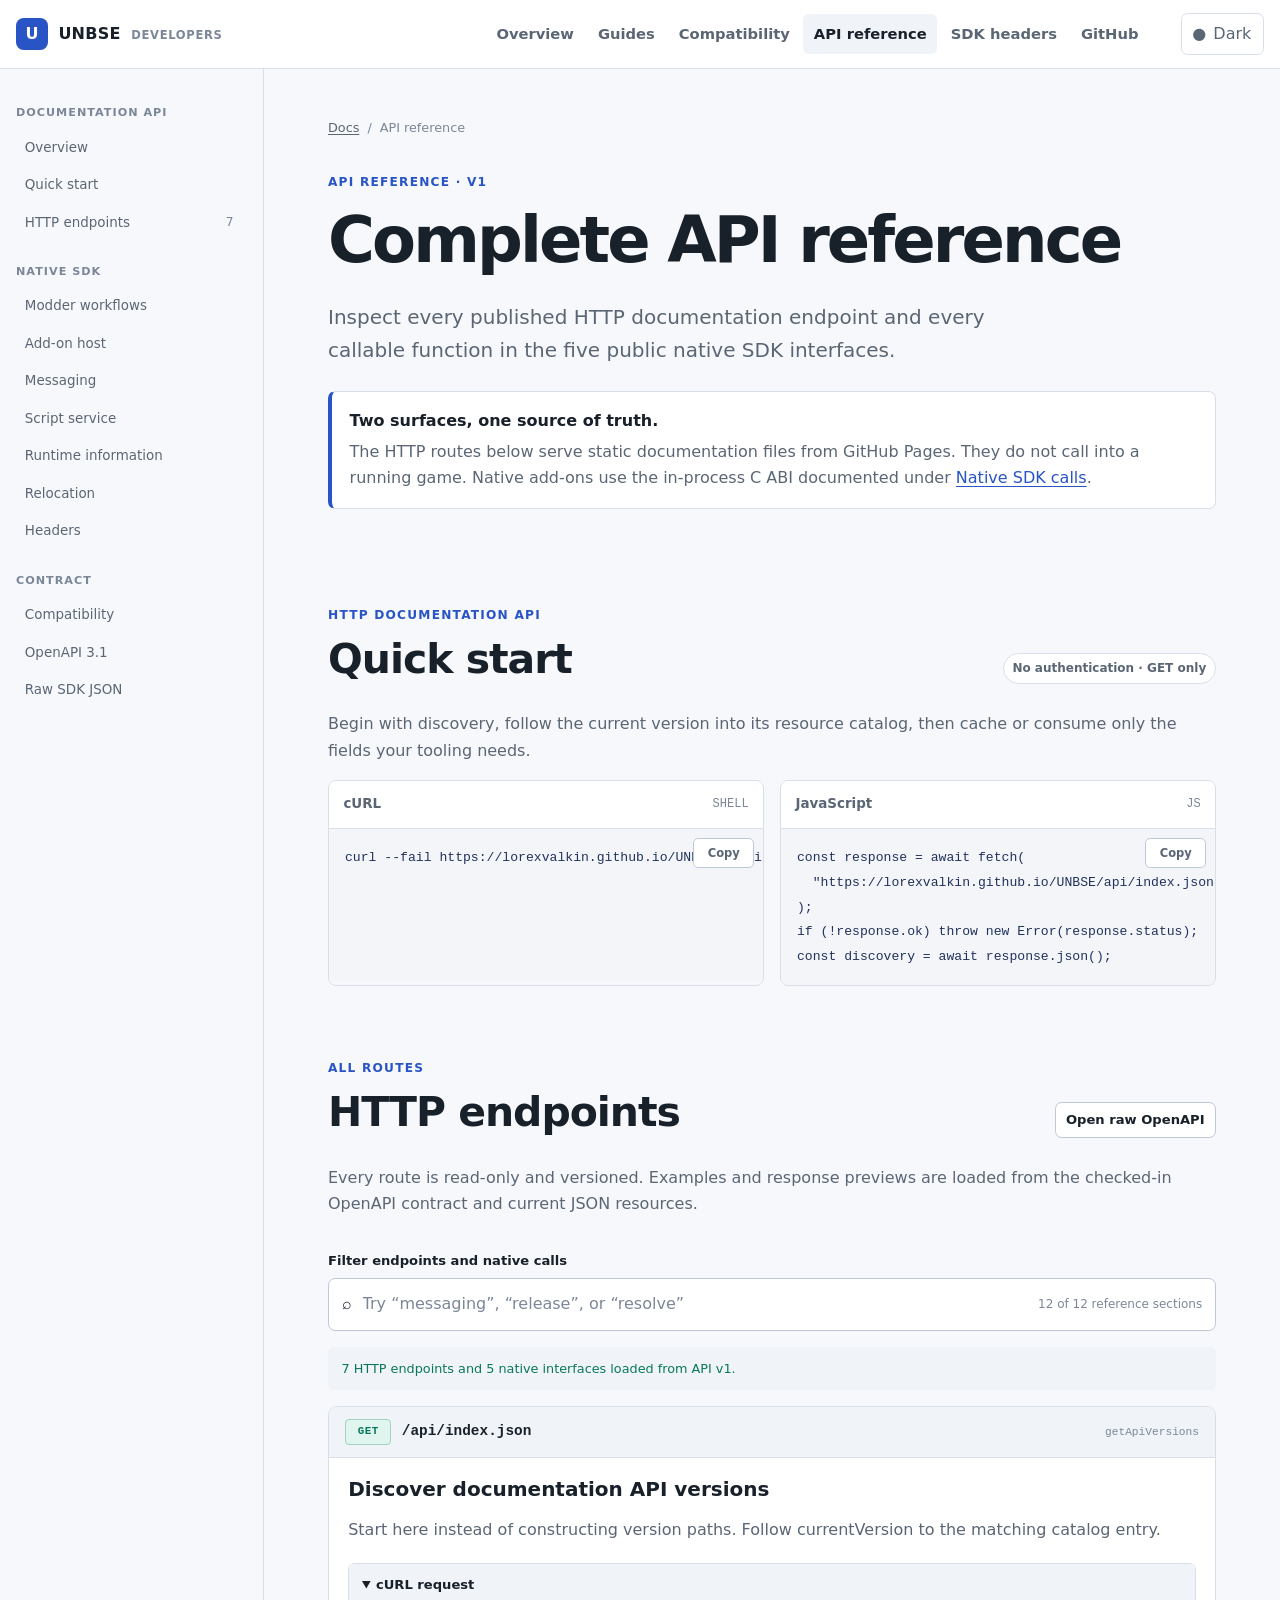
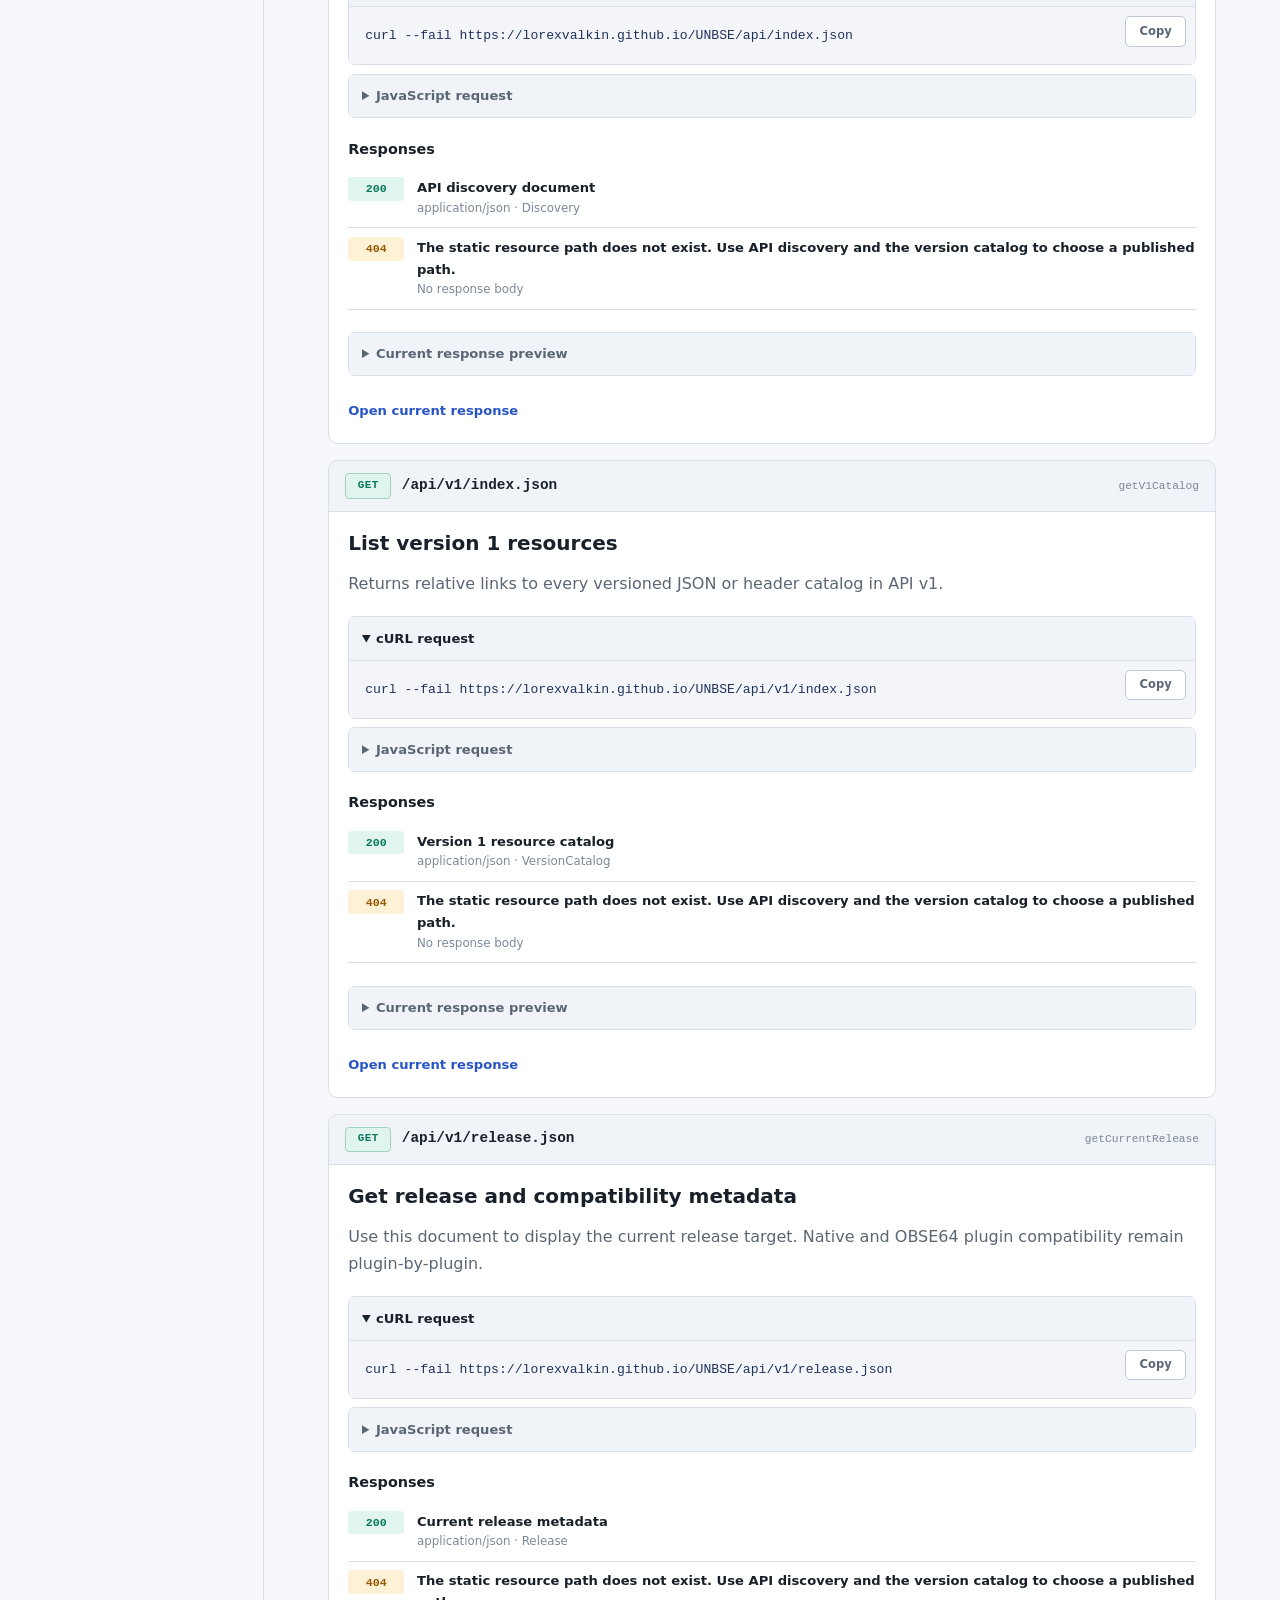
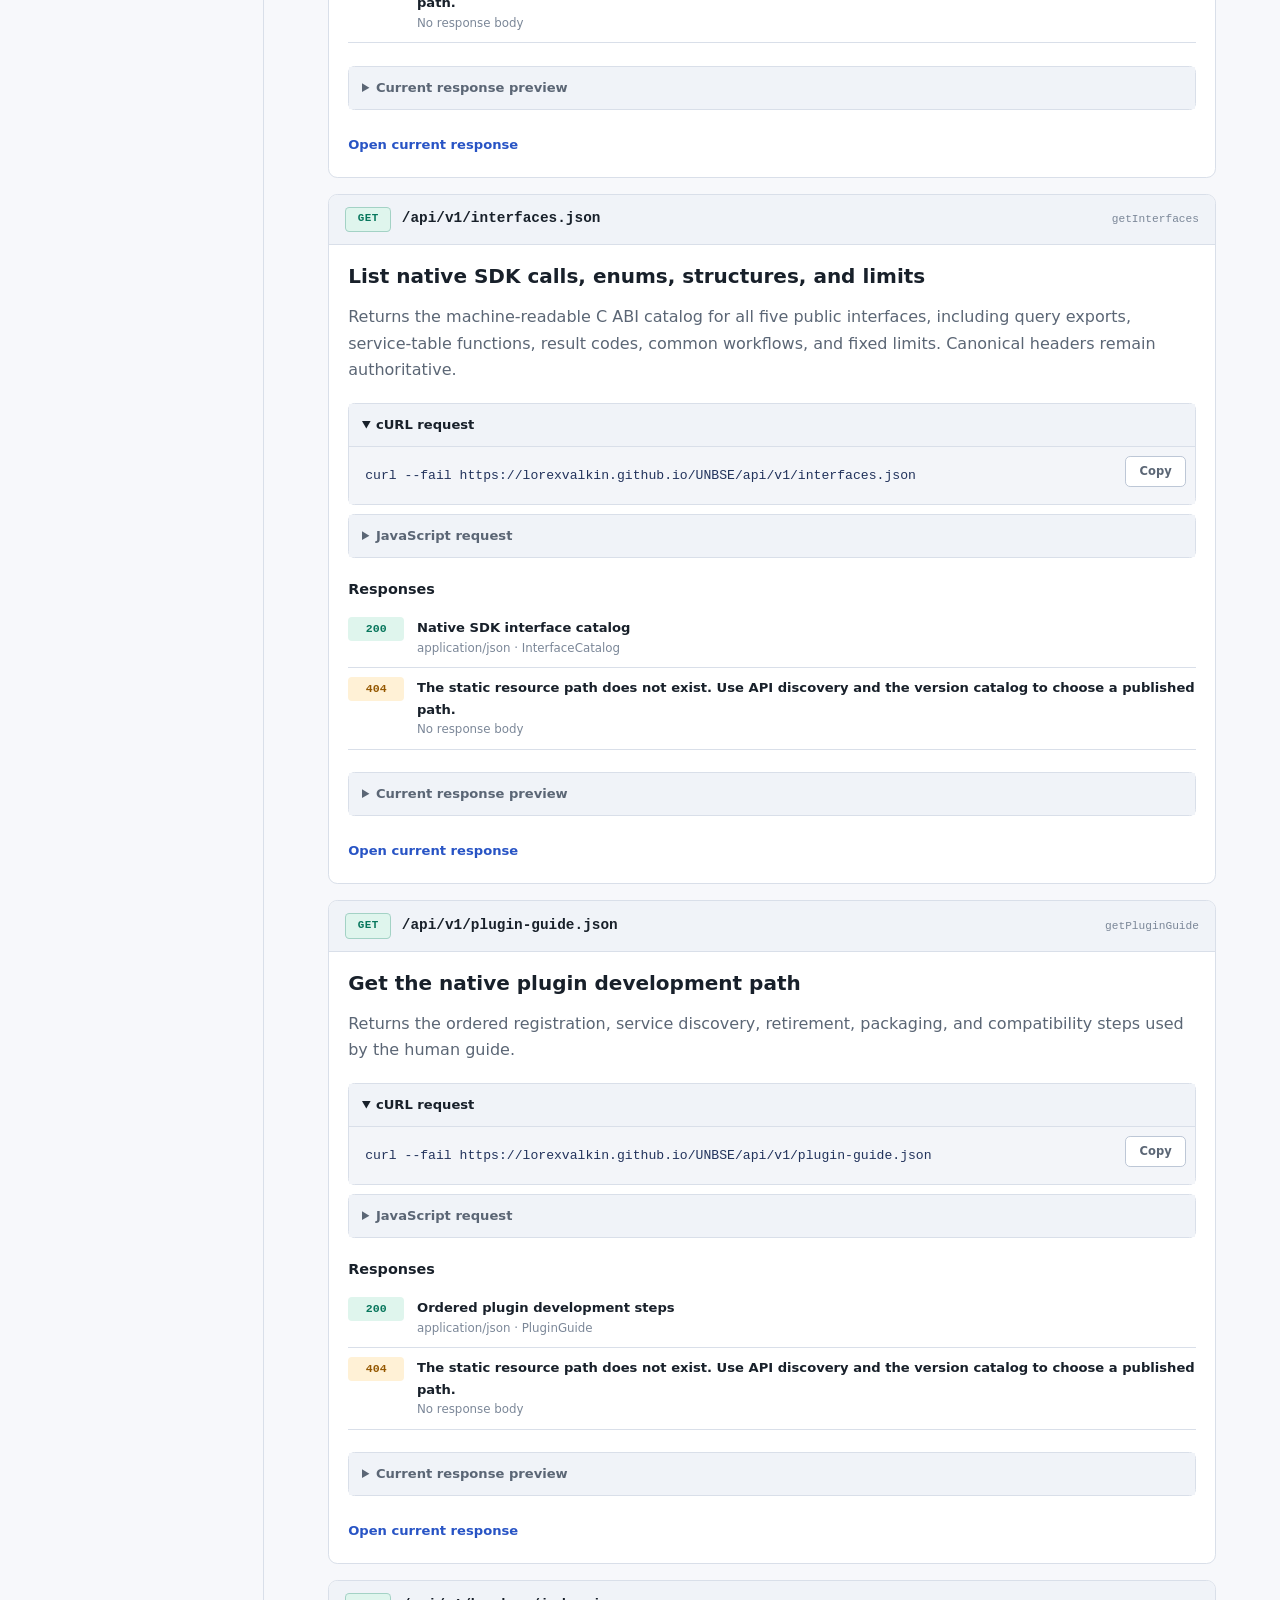
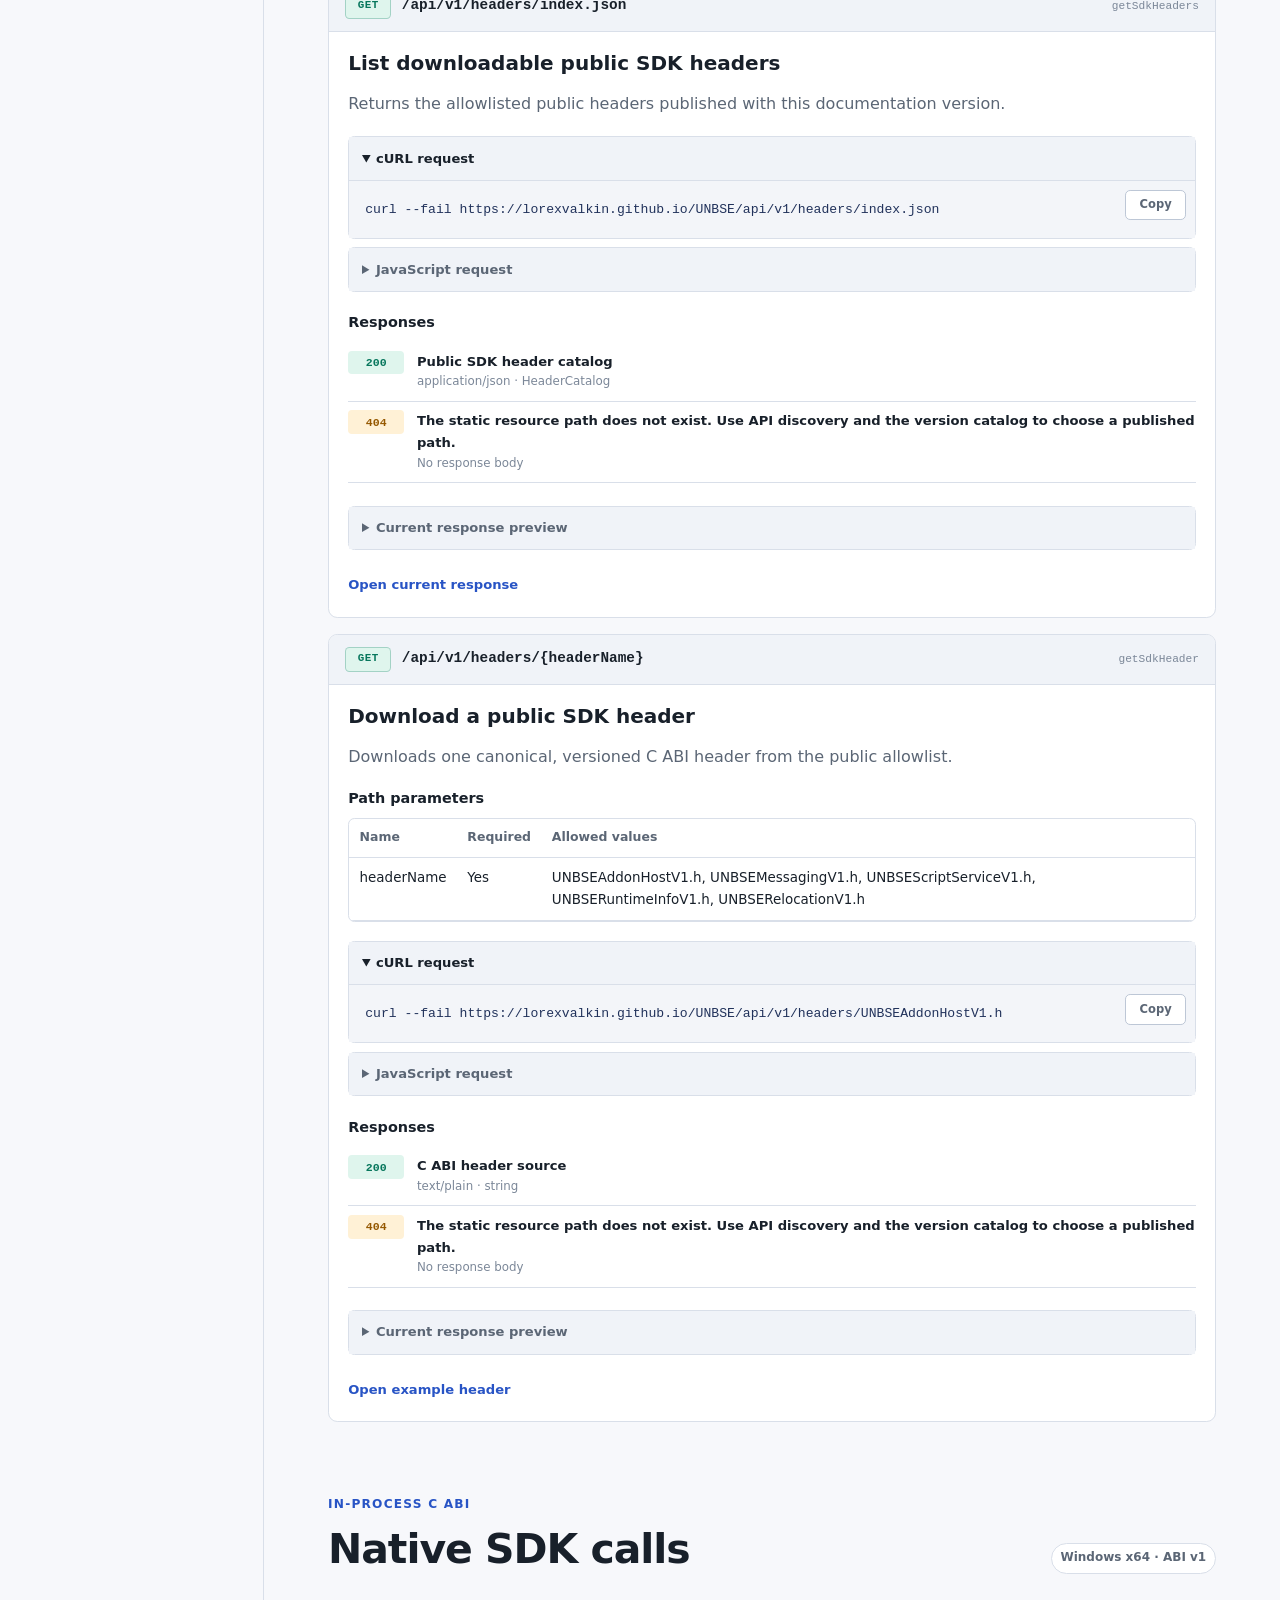
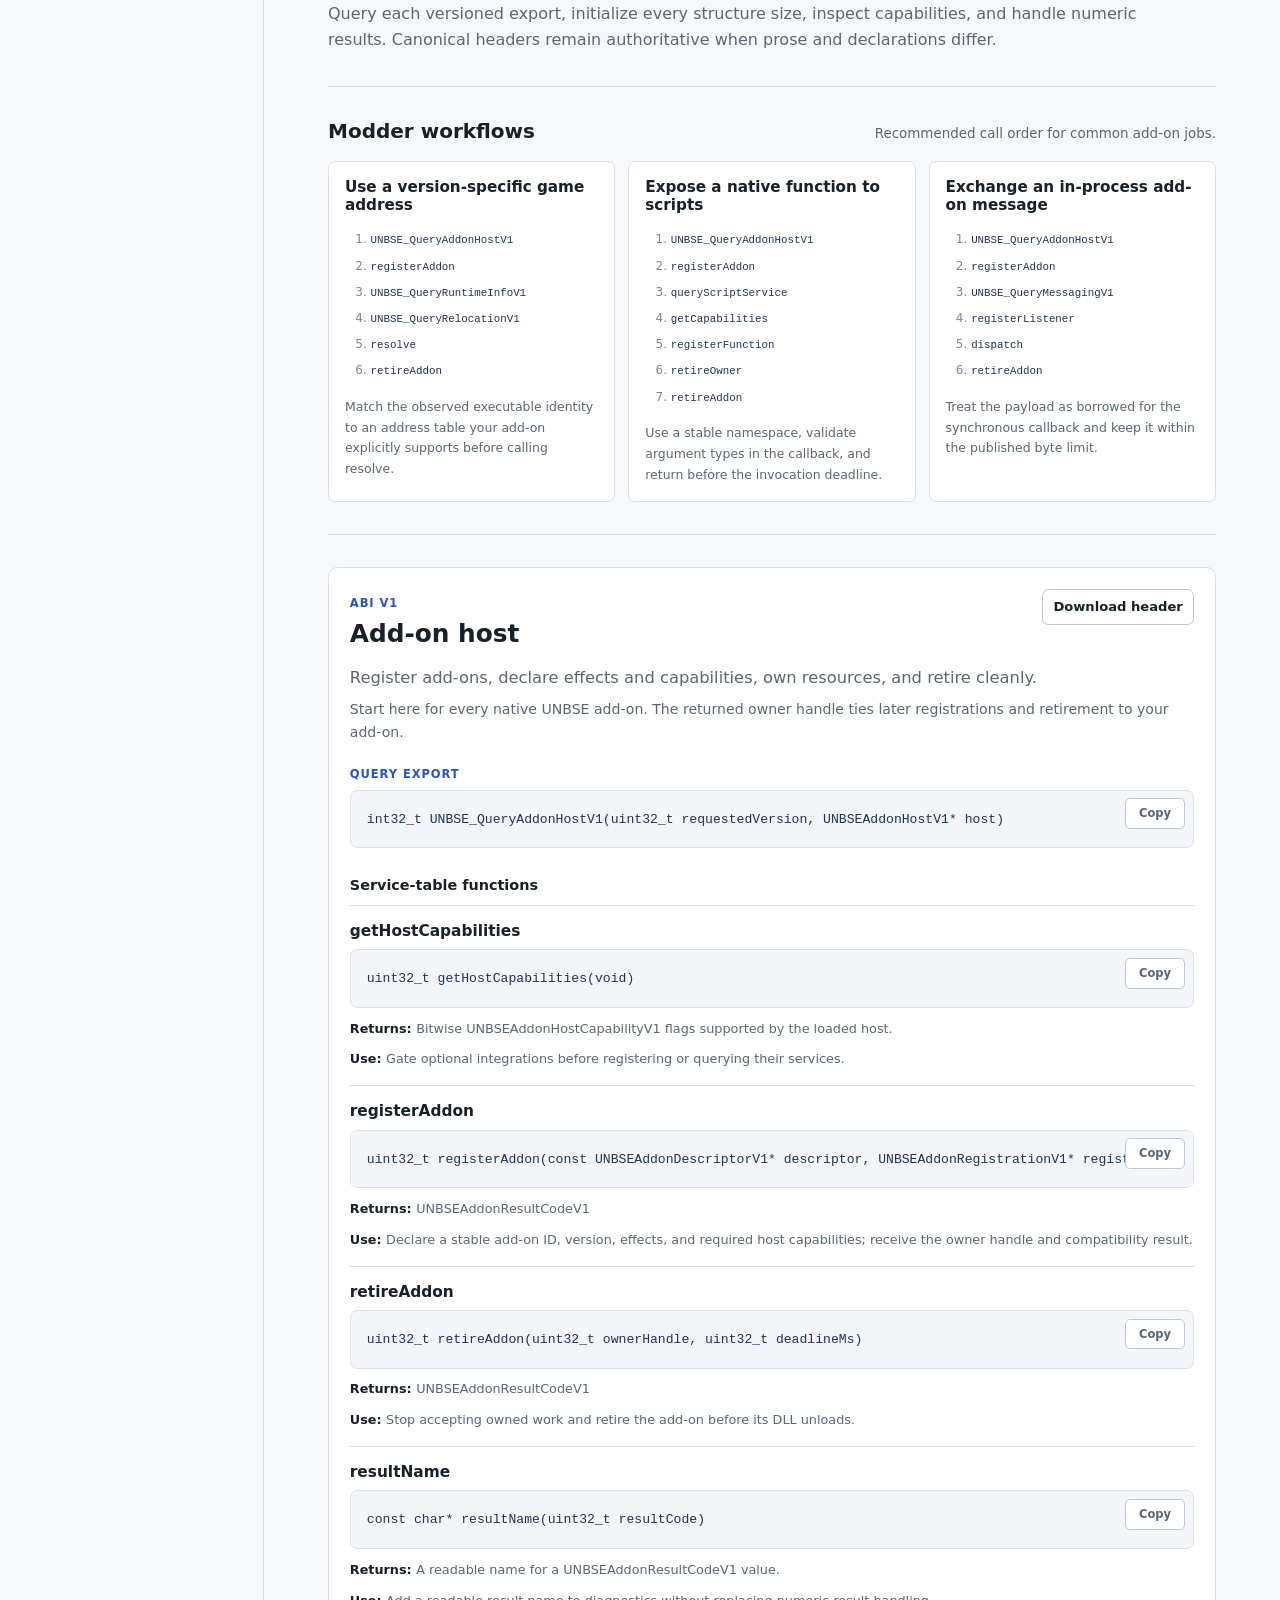
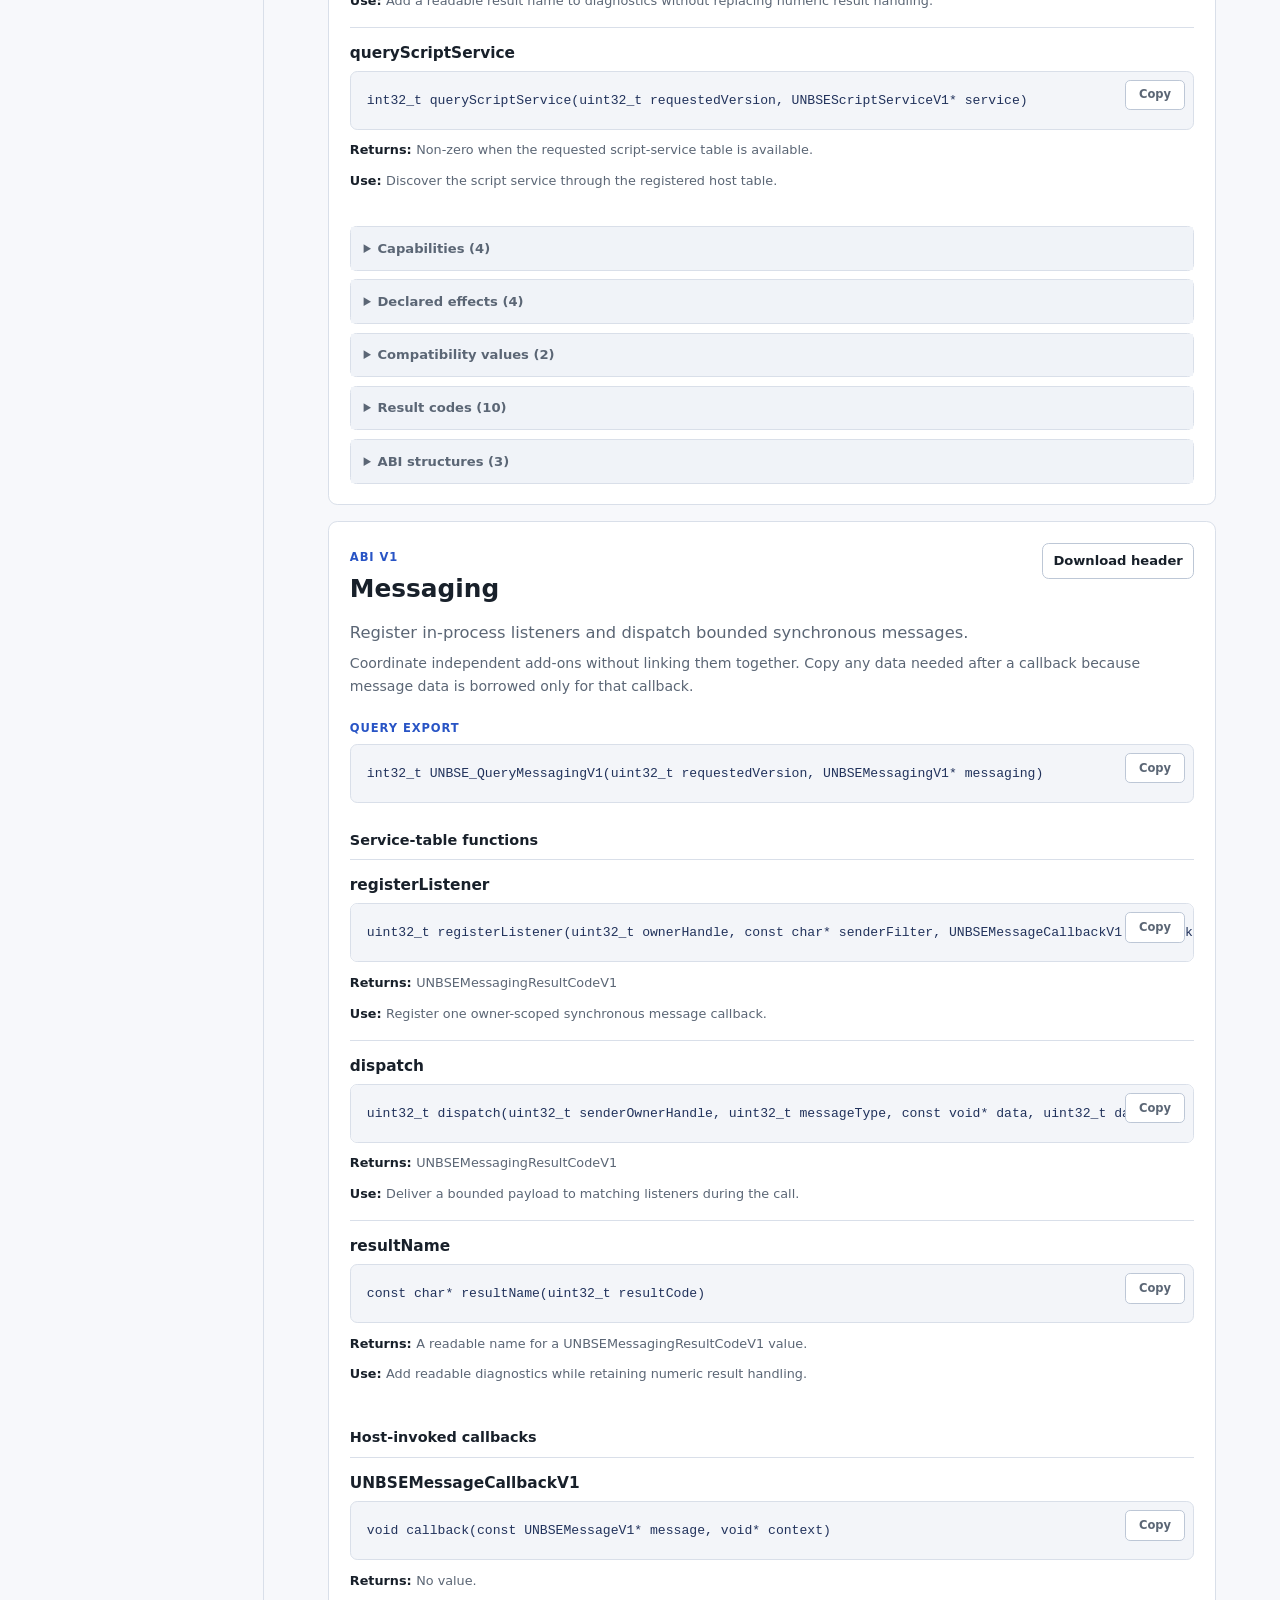
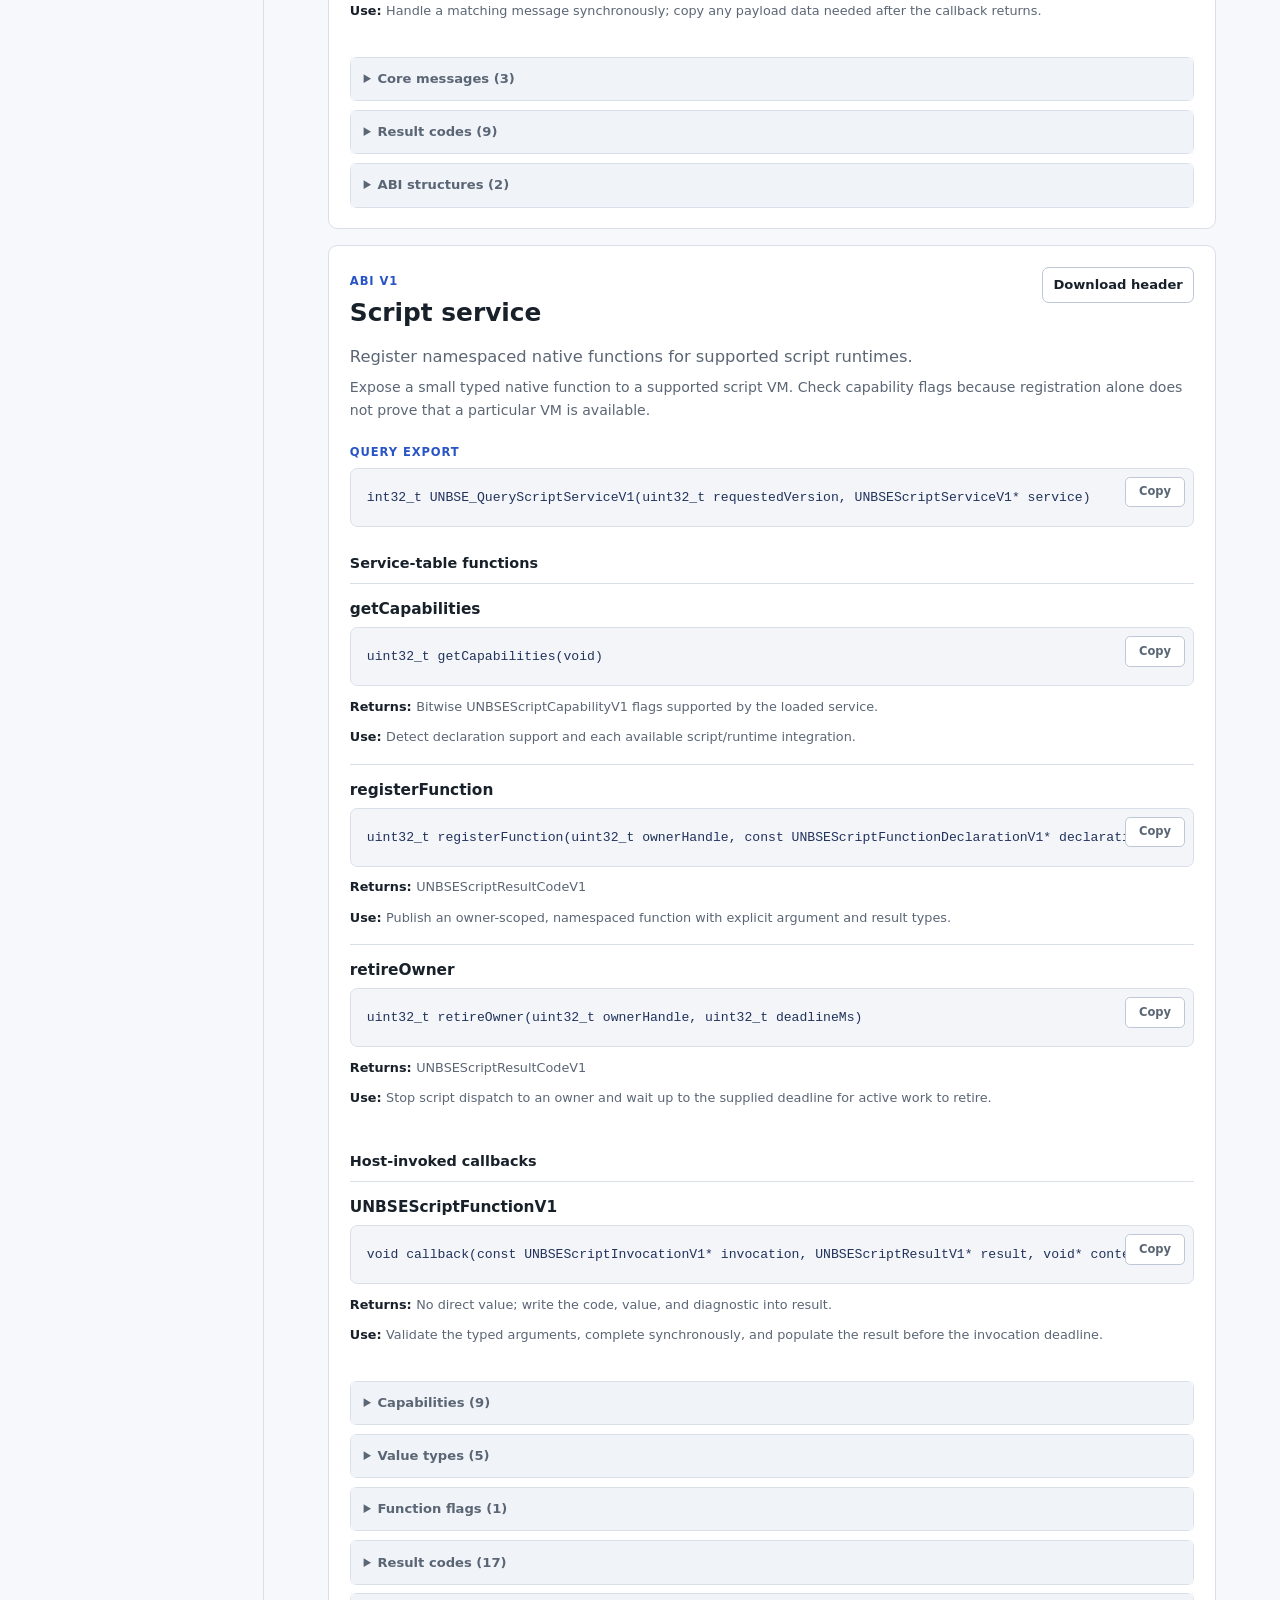
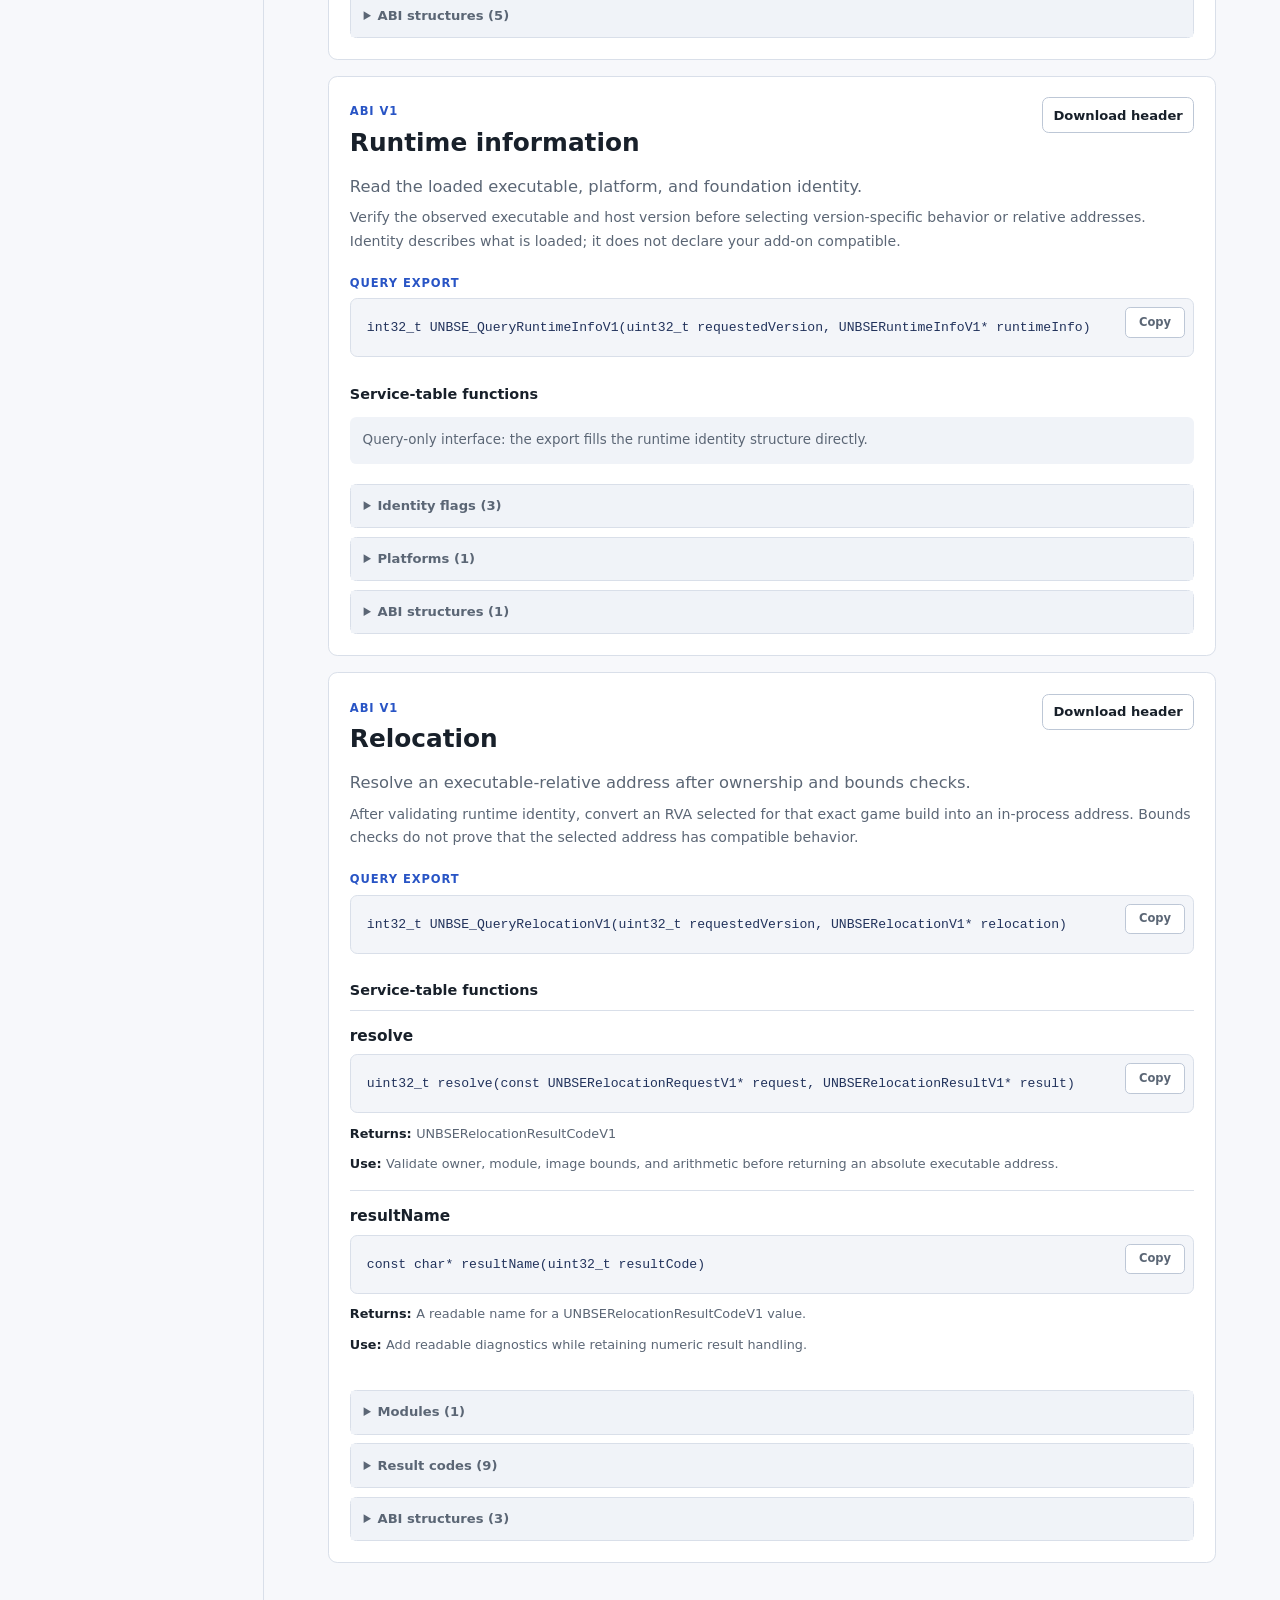
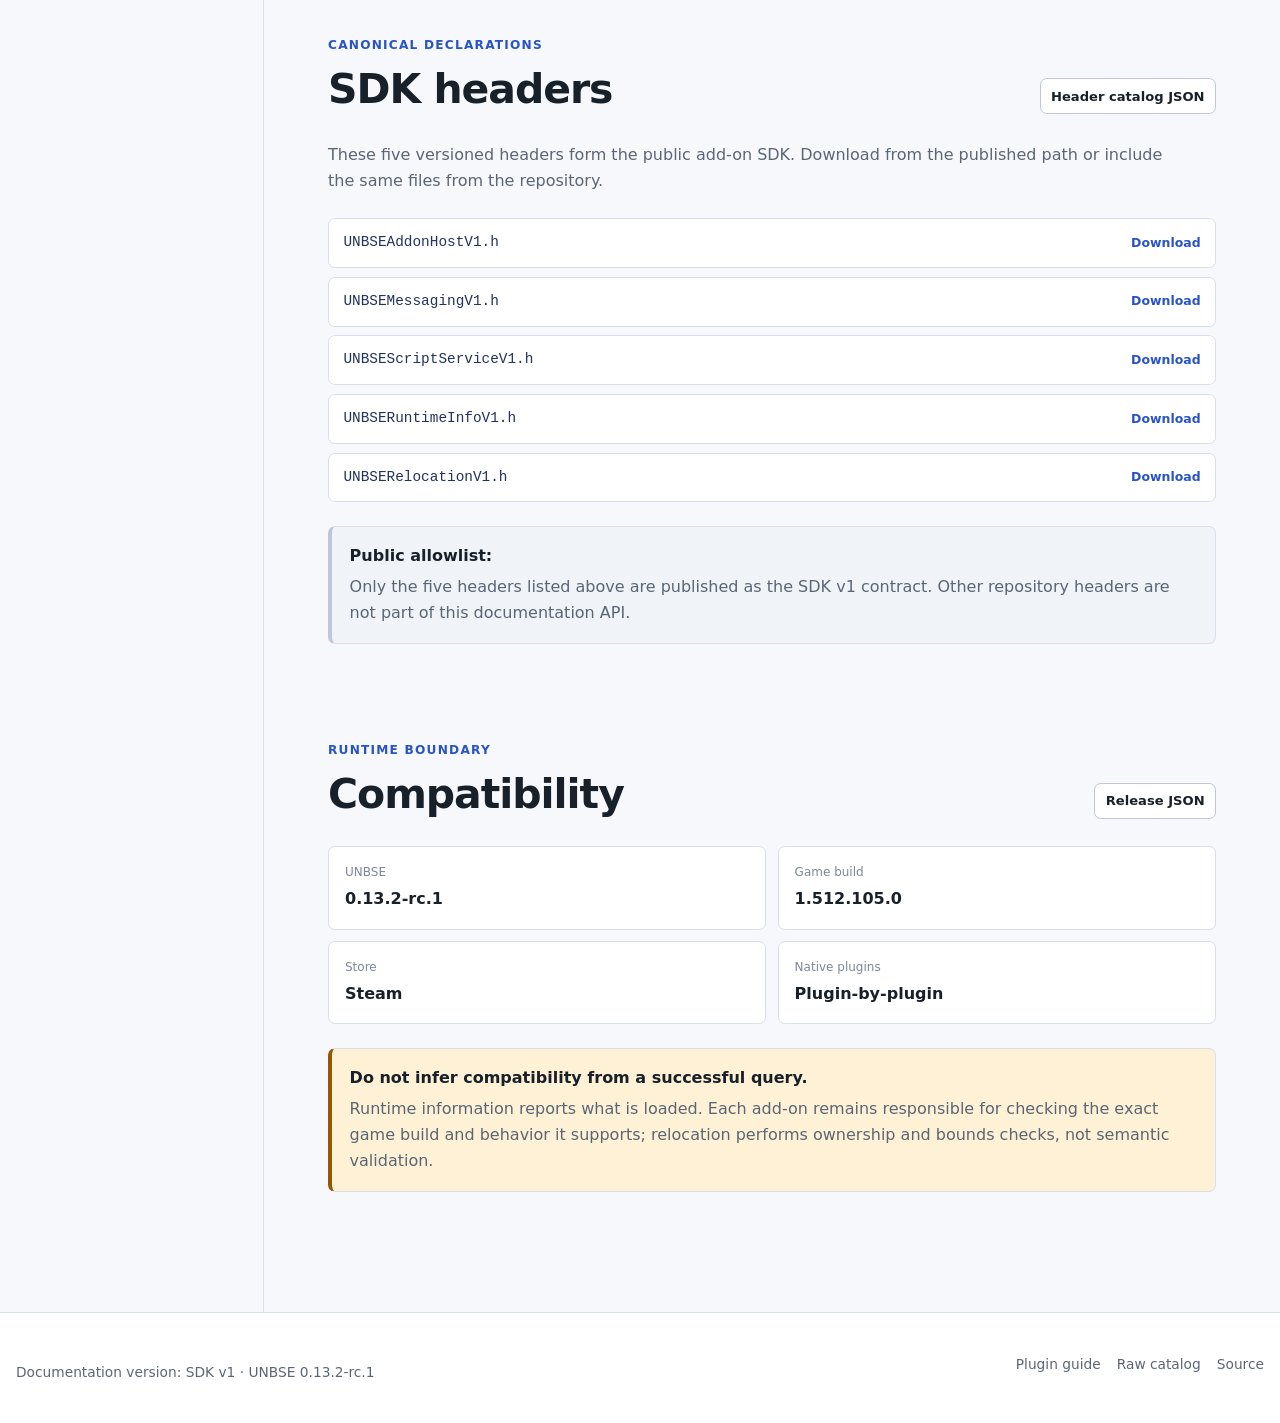
==== commit 73962430: "release:prepare-unsigned-0.13.2-rc.1-test-candidate" ====
--- a/docs/api-reference.html
+++ b/docs/api-reference.html
@@ -218,7 +218,7 @@
           <a class="button compact" href="api/v1/release.json">Release JSON</a>
         </div>
         <div class="compatibility-grid">
-          <div><span>UNBSE</span><strong data-release-version>0.13.1-rc.1</strong></div>
+          <div><span>UNBSE</span><strong data-release-version>0.13.2-rc.1</strong></div>
           <div><span>Game build</span><strong data-game-version>1.512.105.0</strong></div>
           <div><span>Store</span><strong data-game-store>Steam</strong></div>
           <div><span>Native plugins</span><strong>Plugin-by-plugin</strong></div>
@@ -237,7 +237,7 @@
 
   <footer class="site-footer docs-footer">
     <div>
-      <p>Documentation version: SDK v1 · UNBSE <span data-release-version>0.13.1-rc.1</span></p>
+      <p>Documentation version: SDK v1 · UNBSE <span data-release-version>0.13.2-rc.1</span></p>
       <nav aria-label="Footer navigation">
         <a href="plugin-development.html">Plugin guide</a>
         <a href="api/v1/index.json">Raw catalog</a>
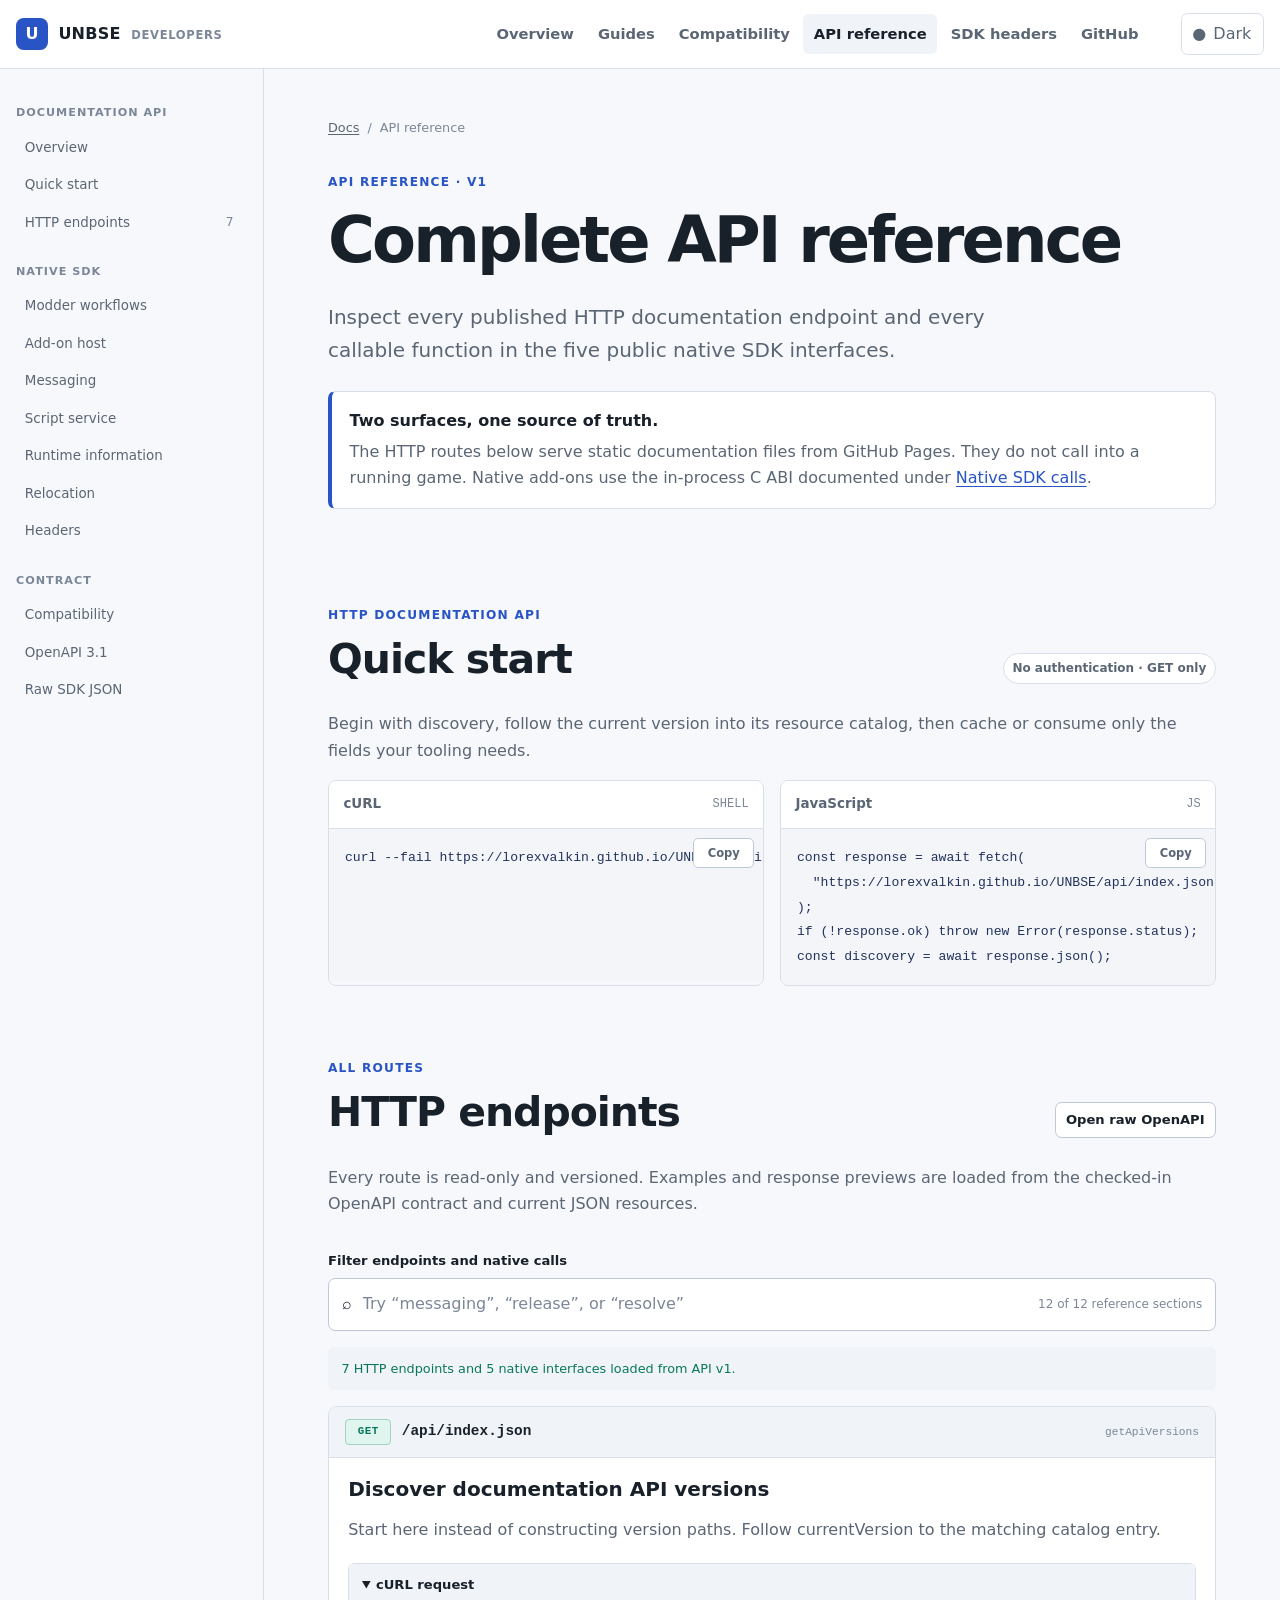
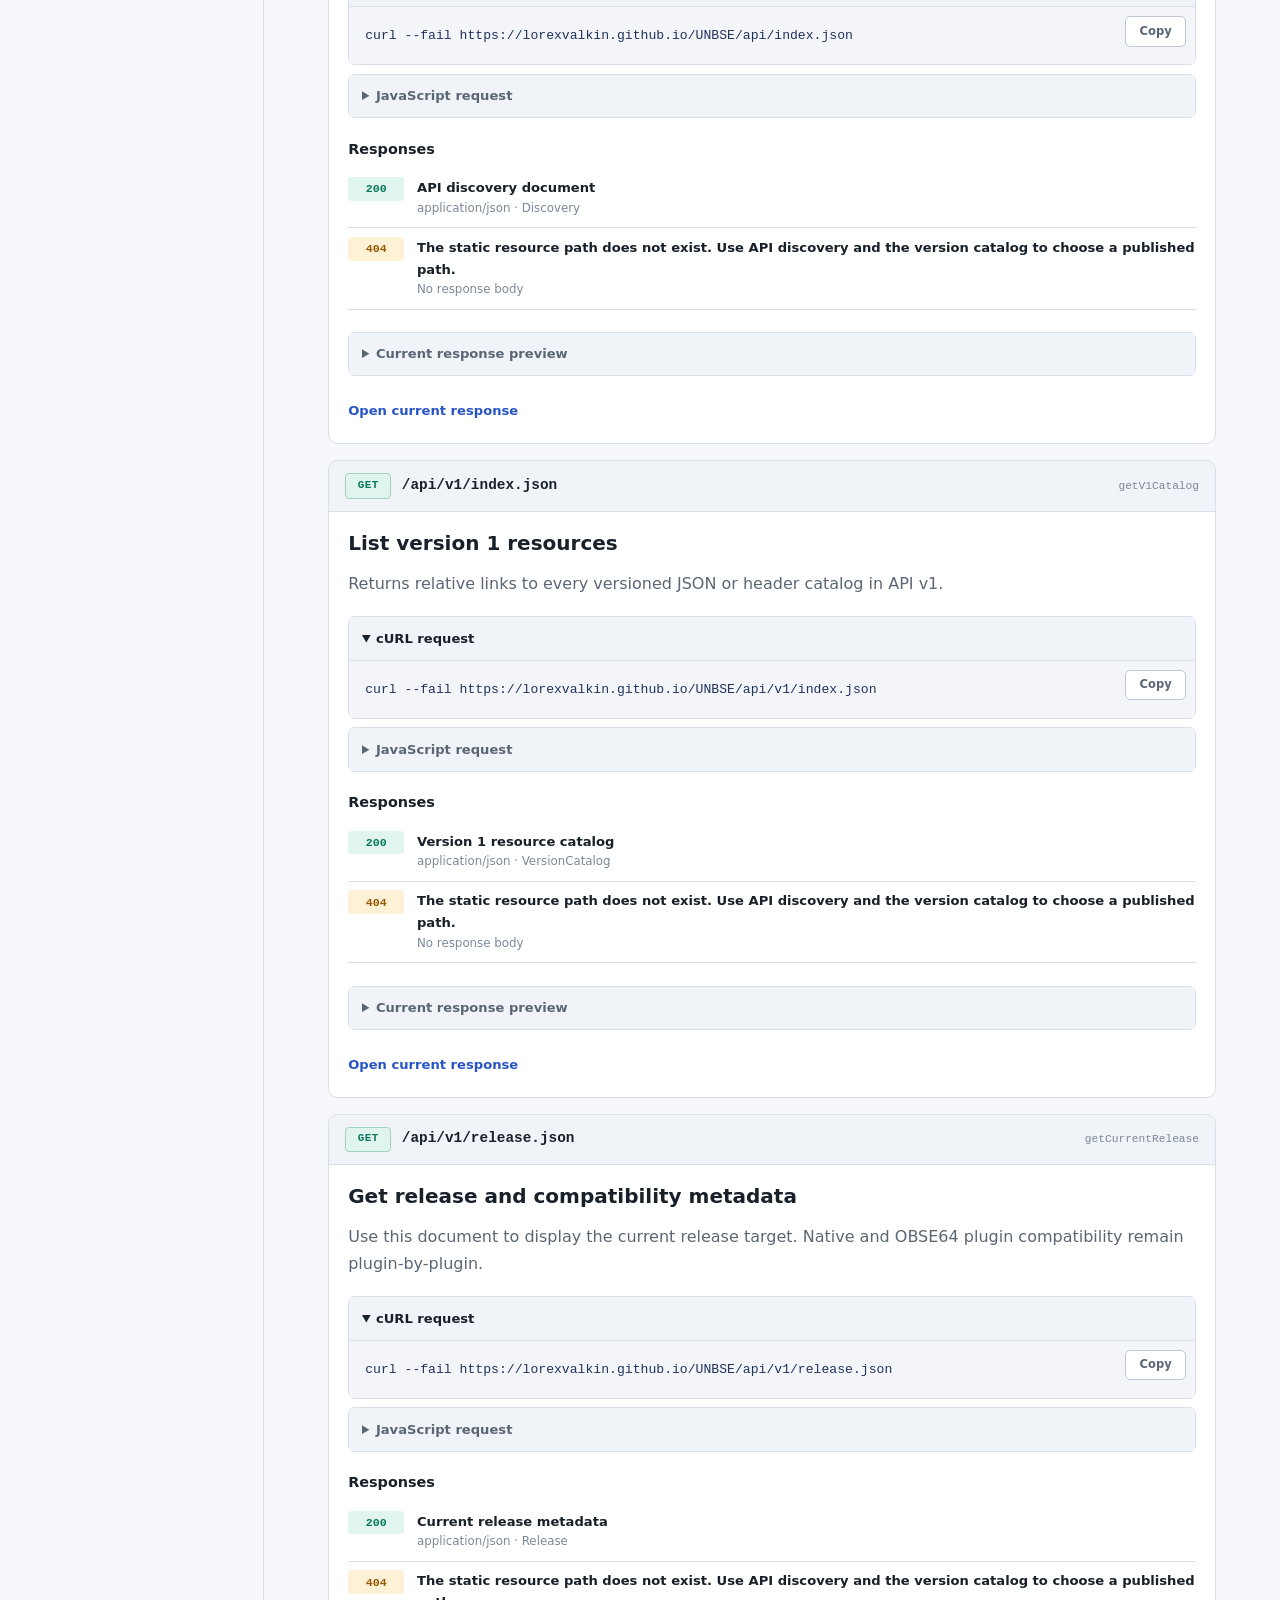
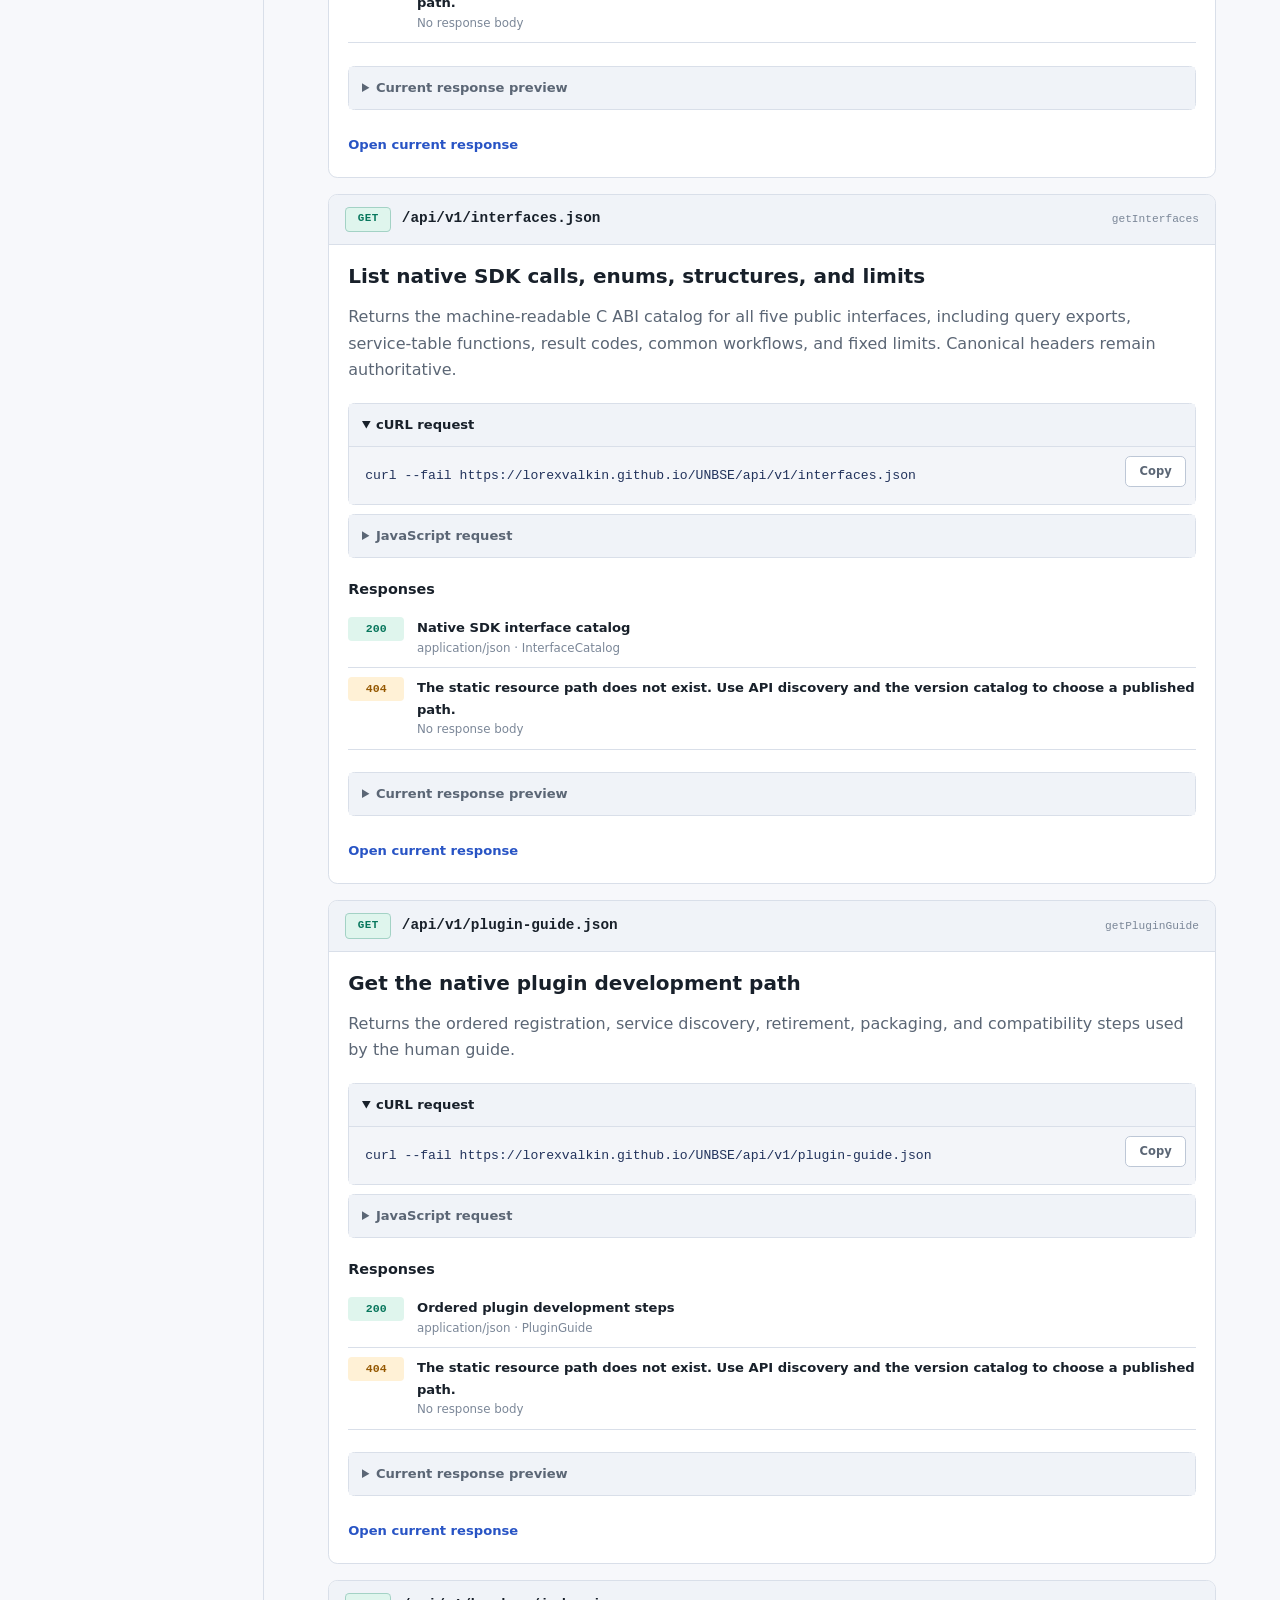
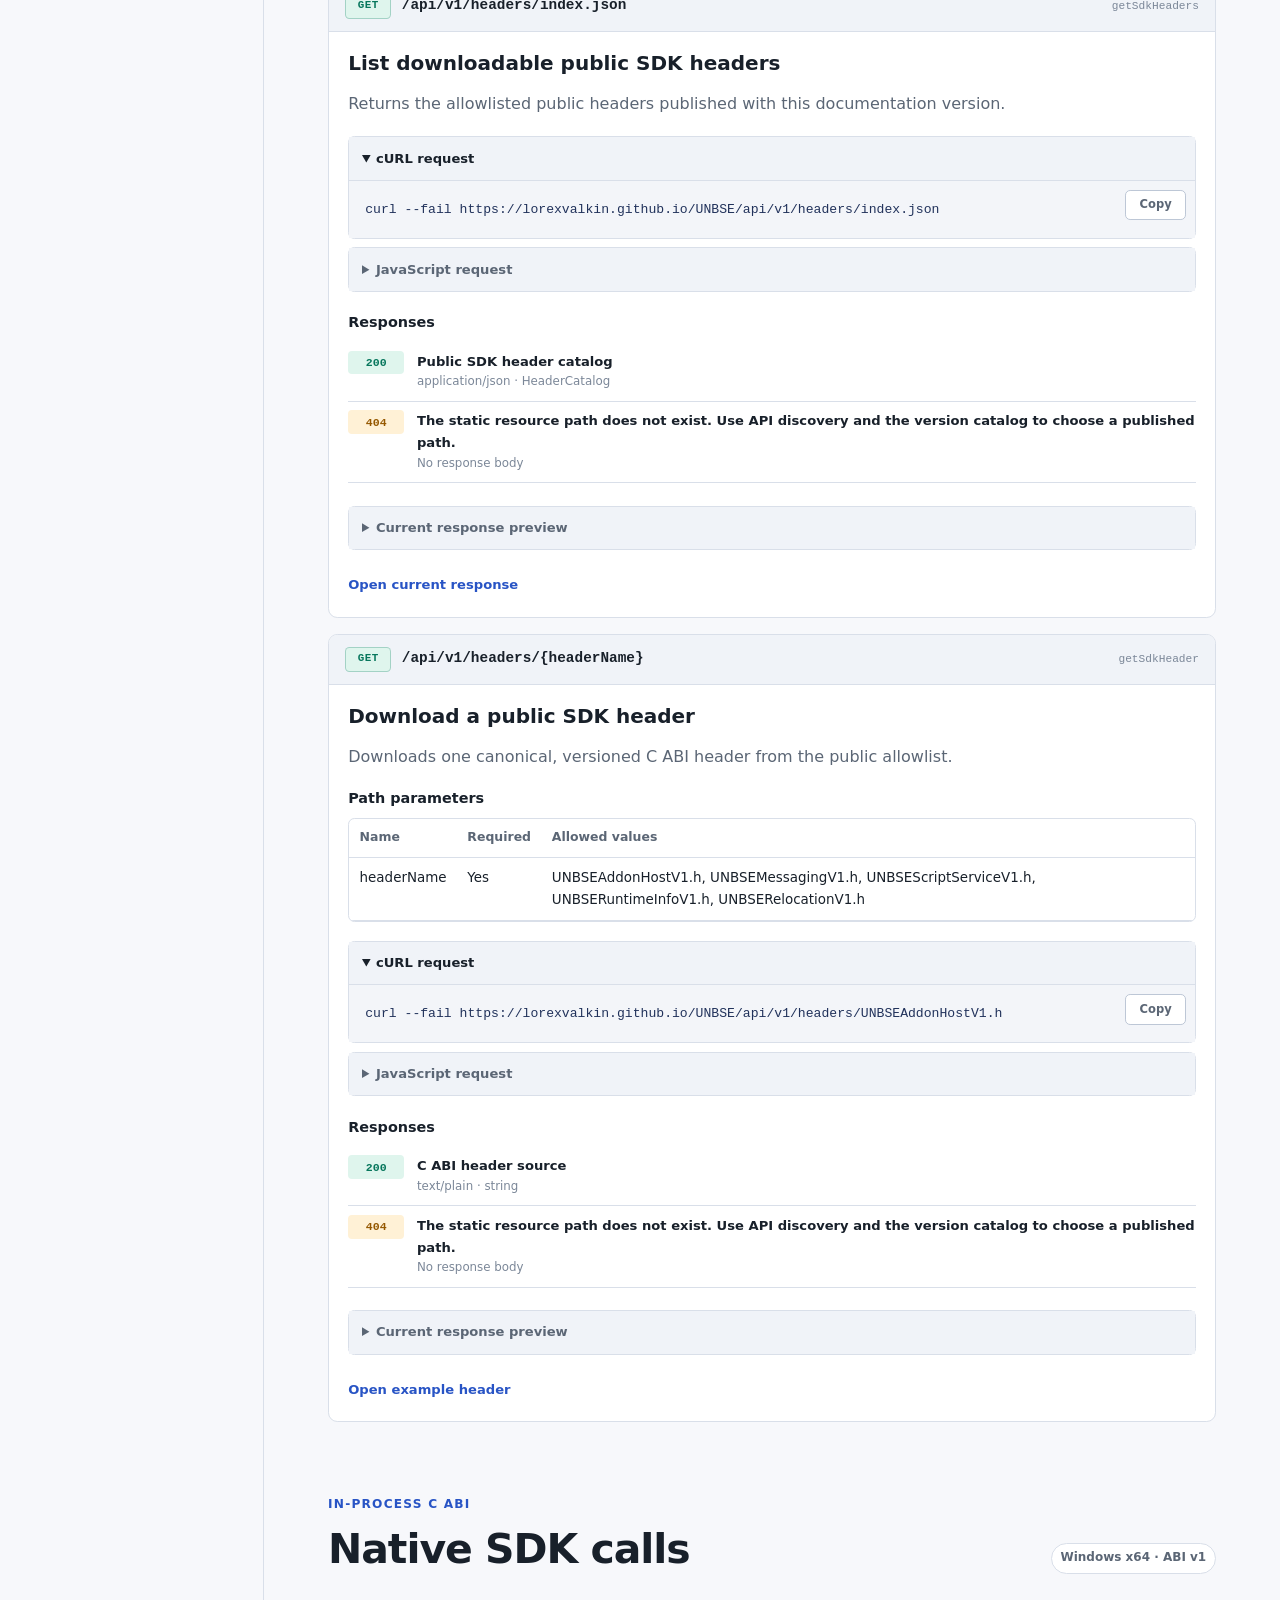
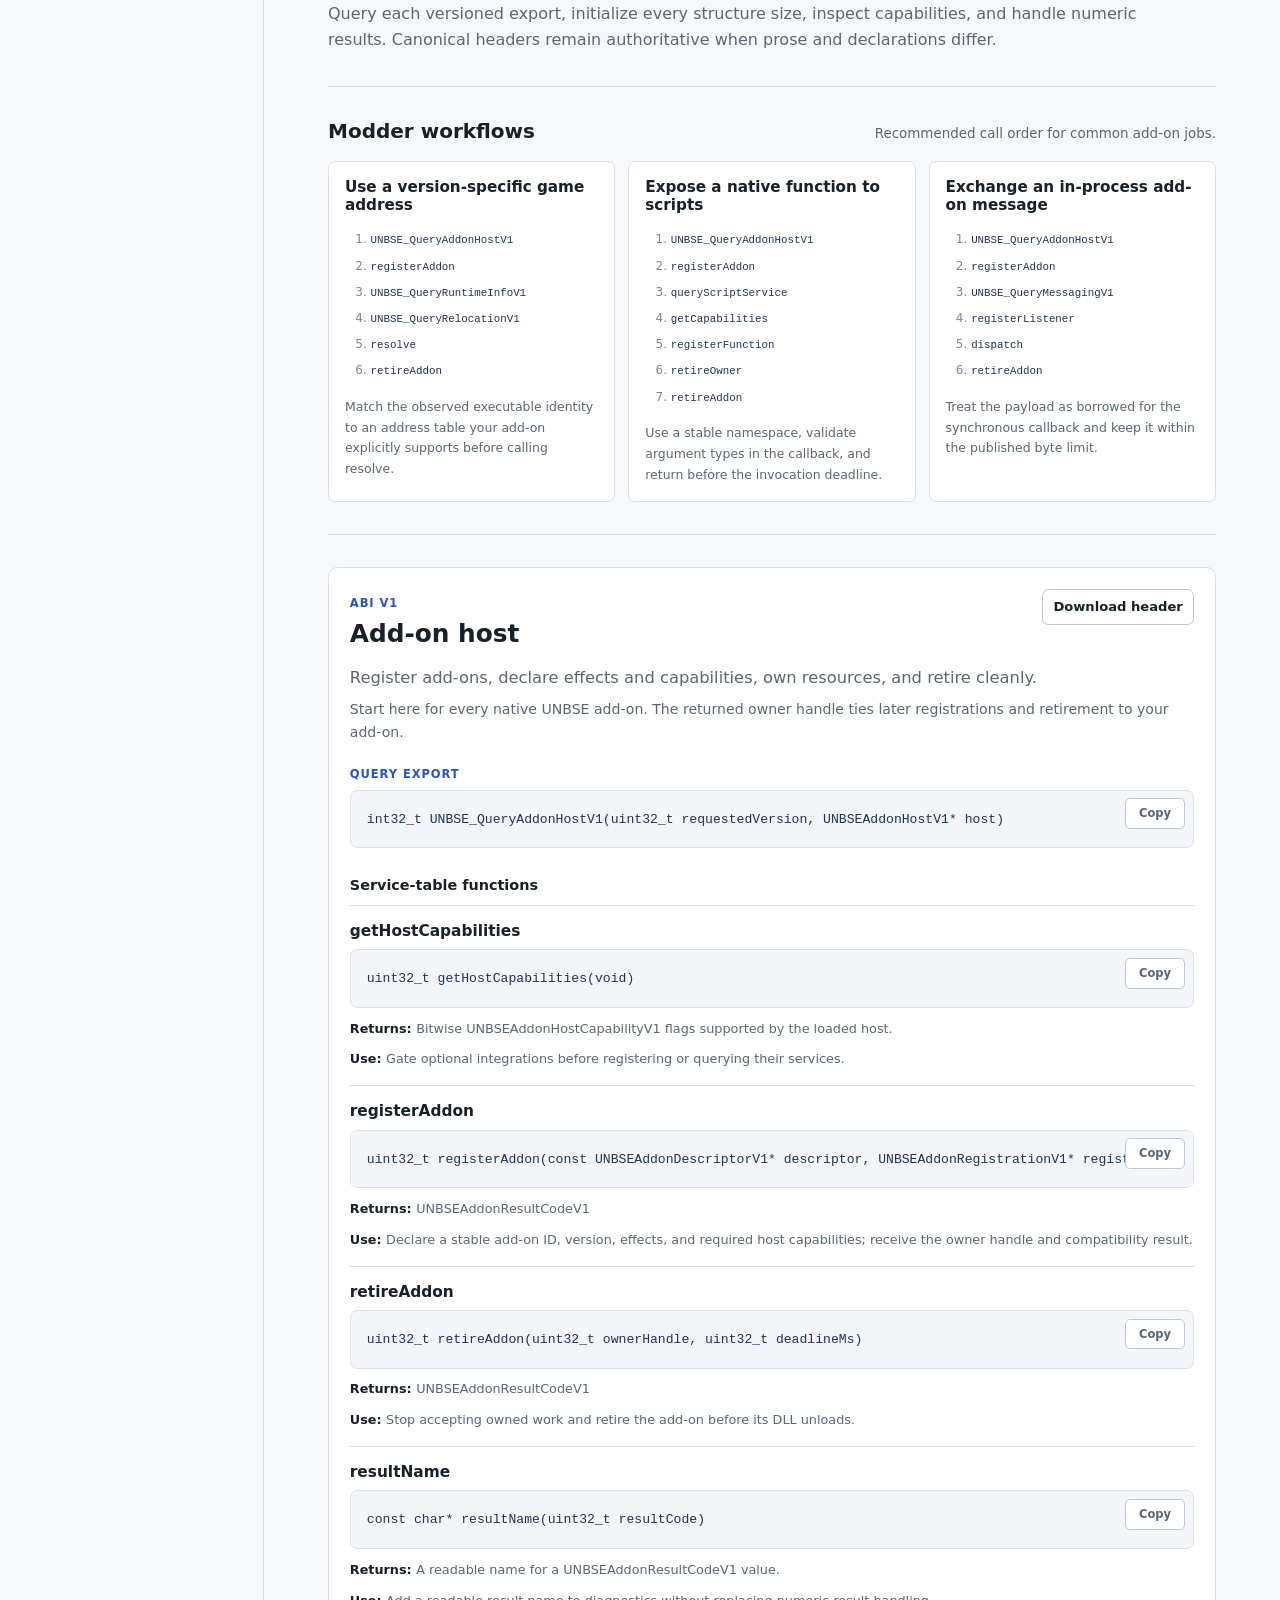
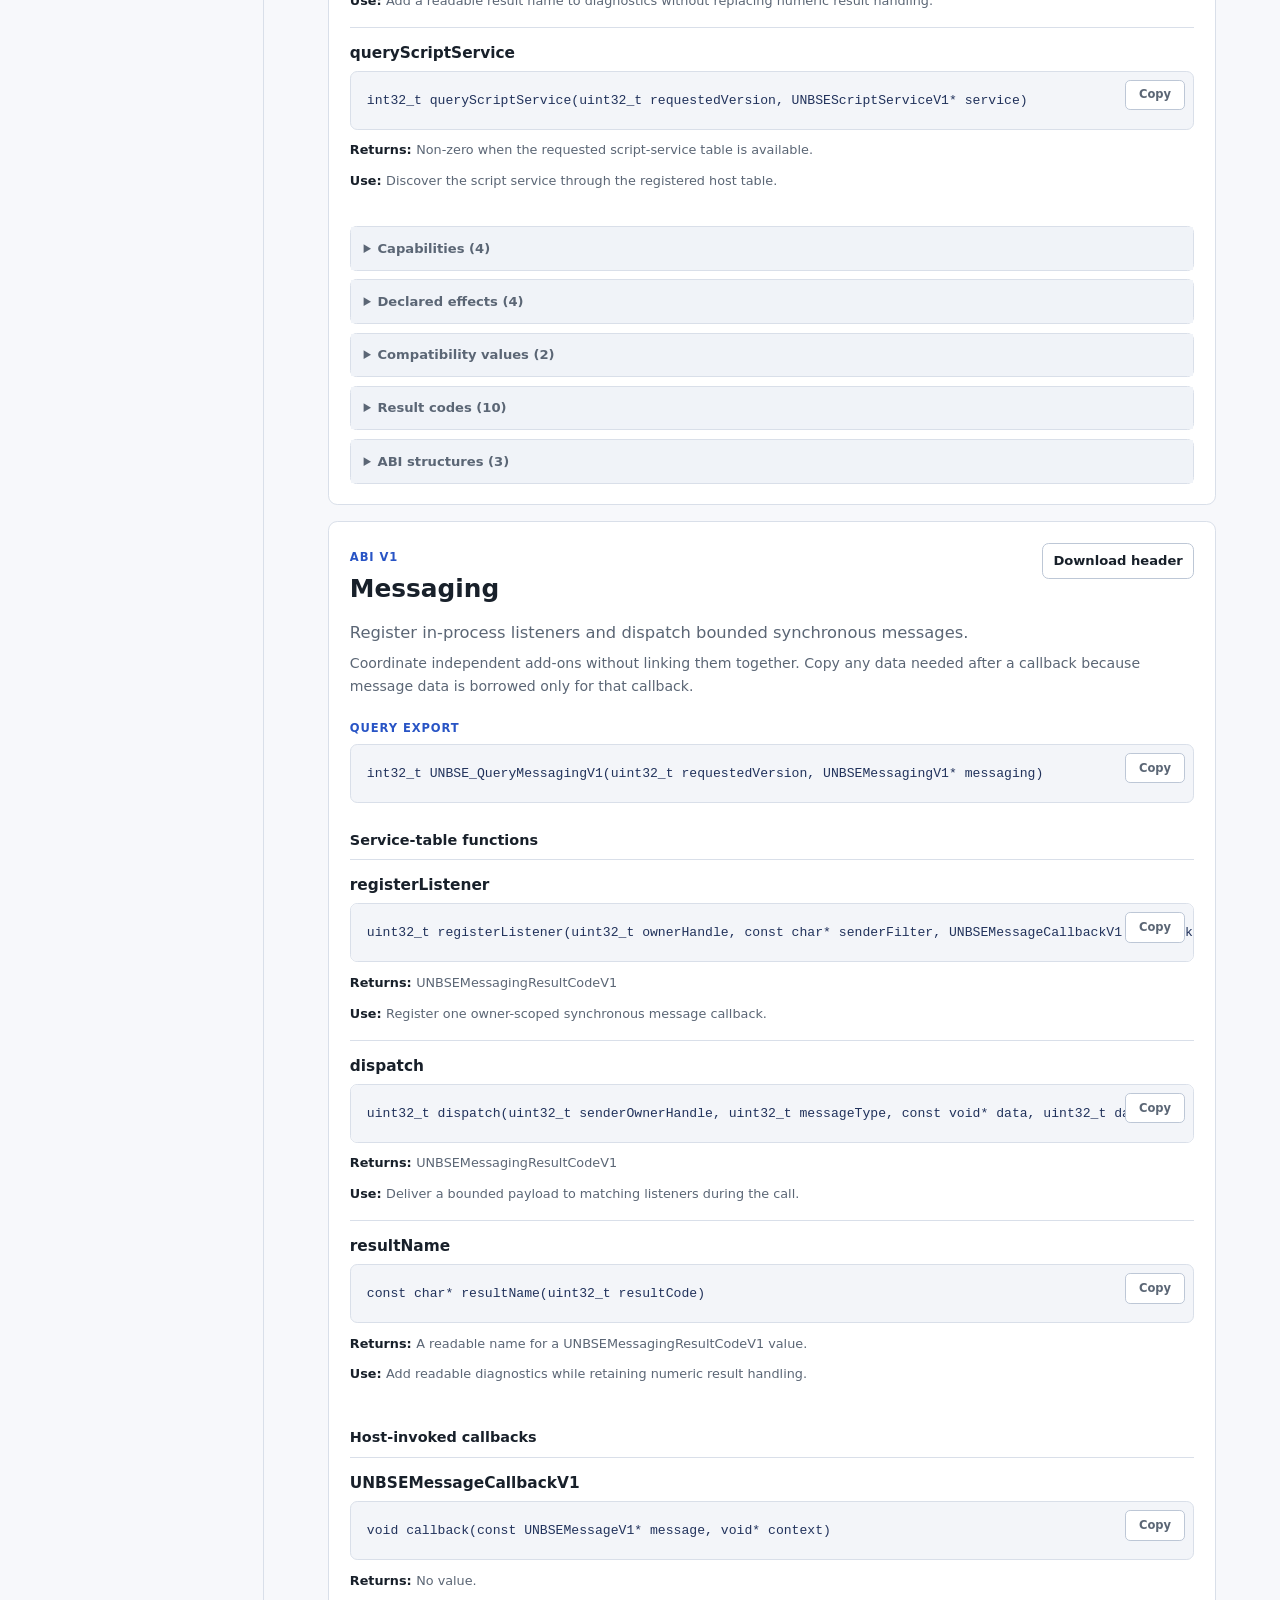
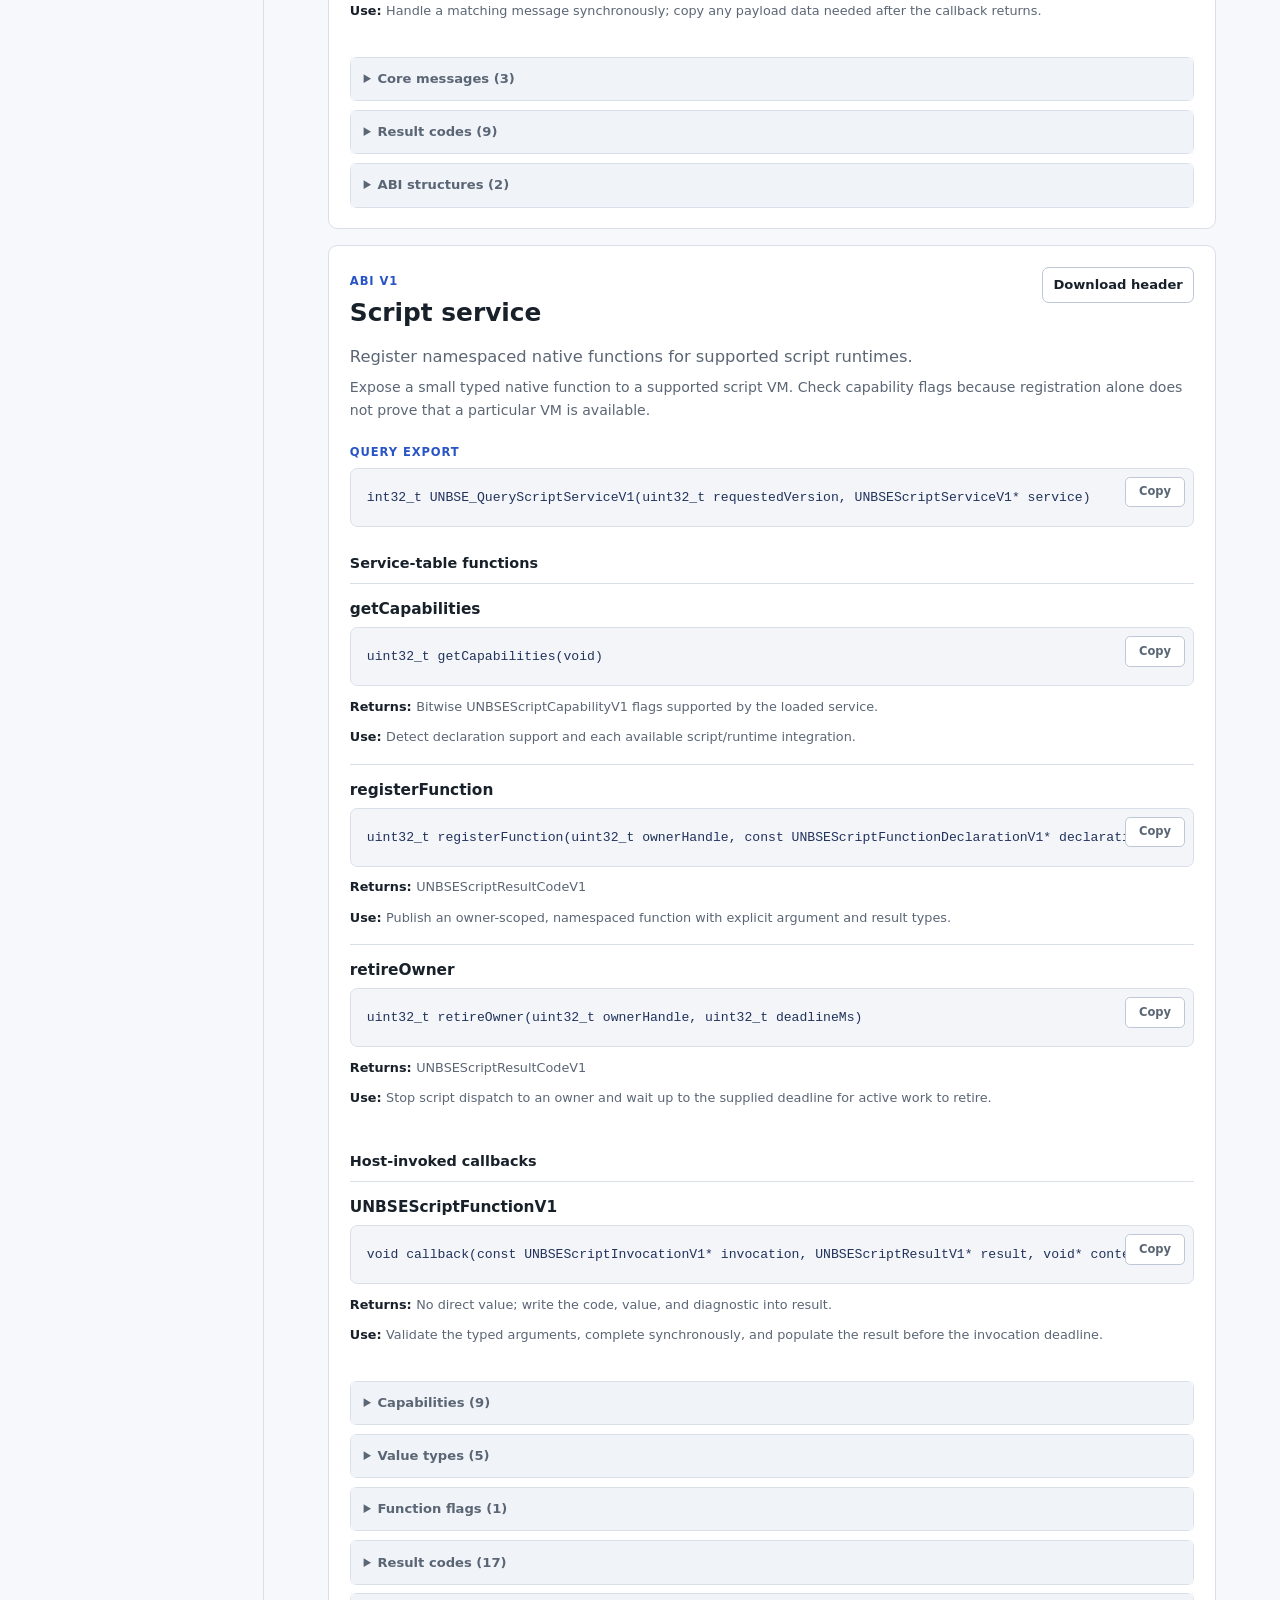
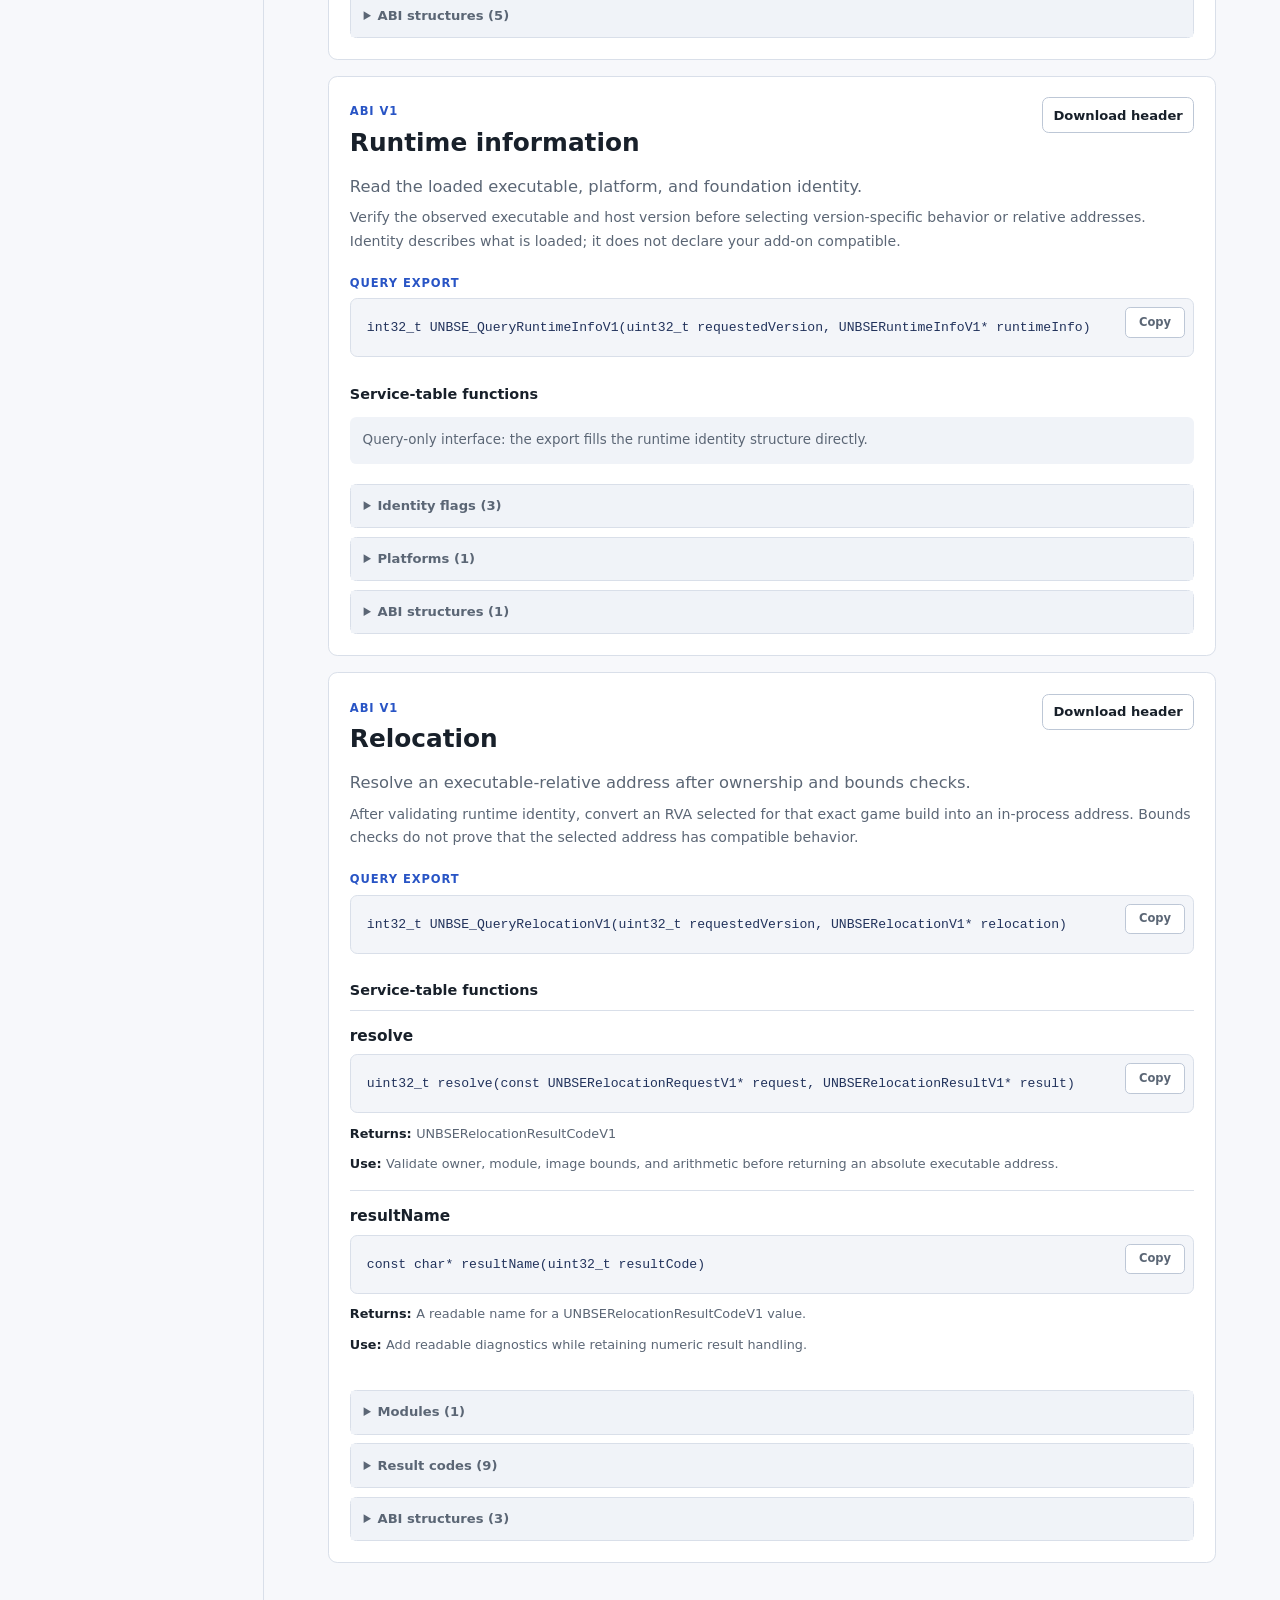
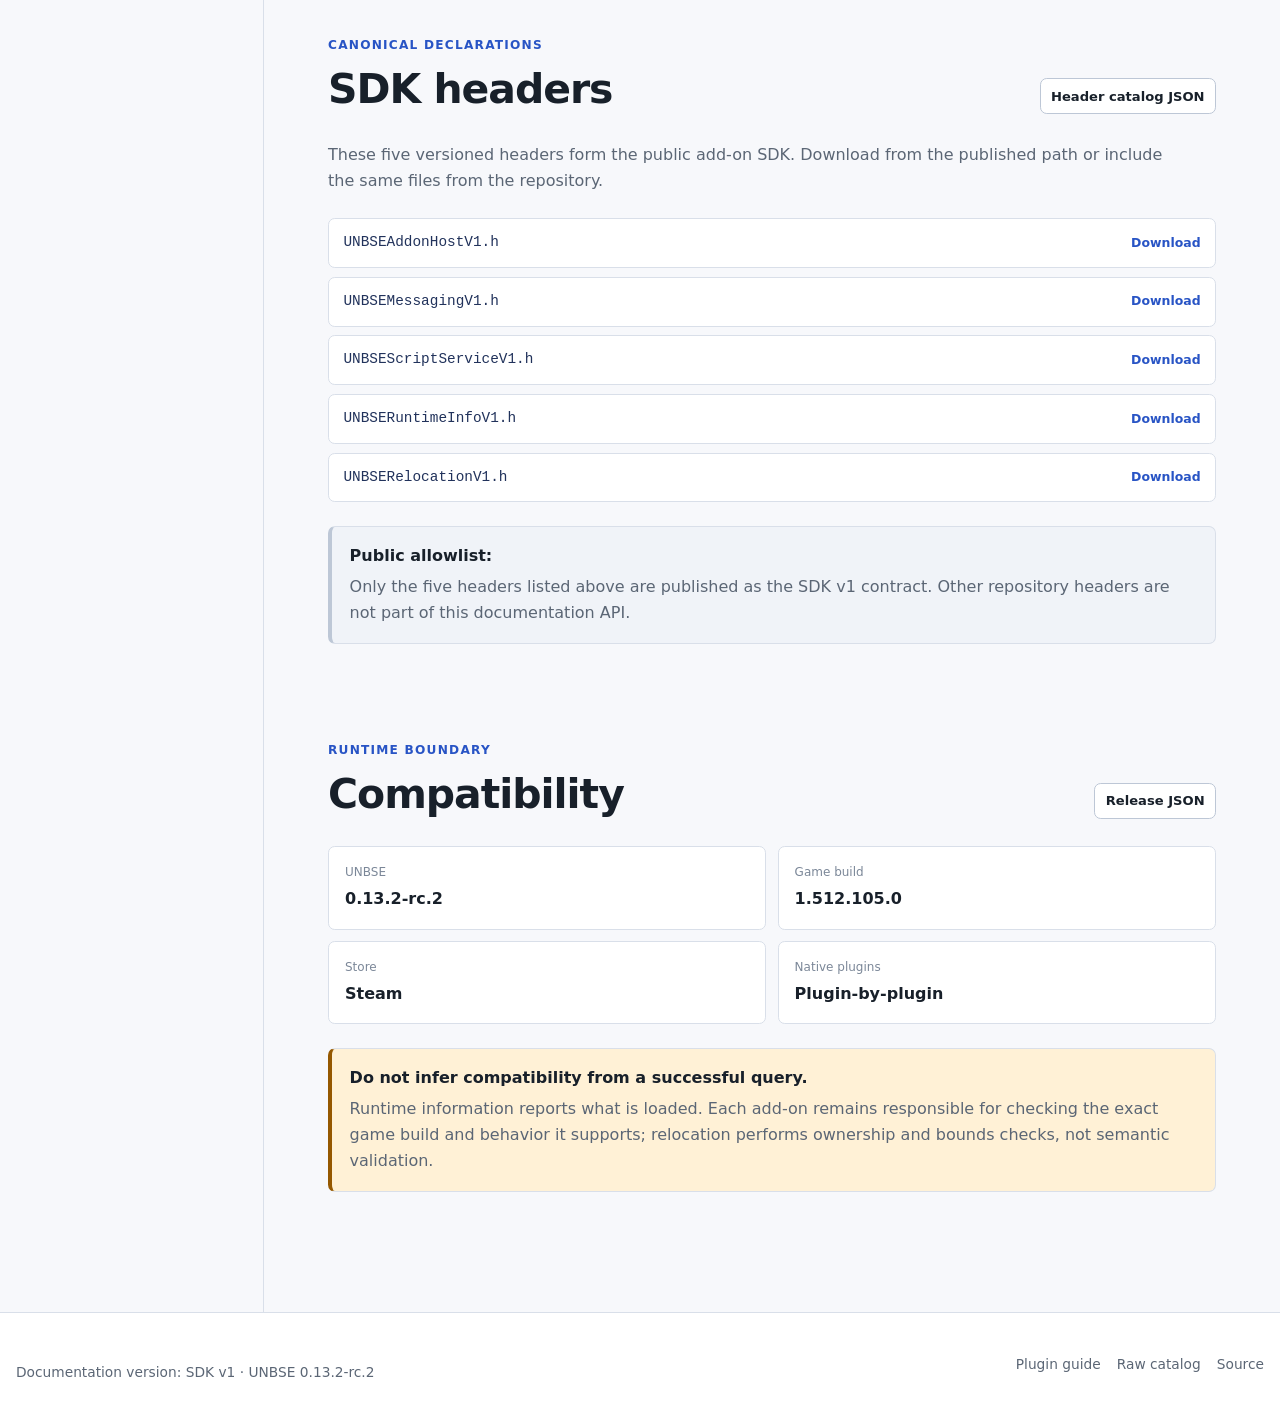
==== commit 0242db7a: "release-prepare-0.13.2-rc.2-unsigned-internal-candidate" ====
--- a/docs/api-reference.html
+++ b/docs/api-reference.html
@@ -218,7 +218,7 @@
           <a class="button compact" href="api/v1/release.json">Release JSON</a>
         </div>
         <div class="compatibility-grid">
-          <div><span>UNBSE</span><strong data-release-version>0.13.2-rc.1</strong></div>
+          <div><span>UNBSE</span><strong data-release-version>0.13.2-rc.2</strong></div>
           <div><span>Game build</span><strong data-game-version>1.512.105.0</strong></div>
           <div><span>Store</span><strong data-game-store>Steam</strong></div>
           <div><span>Native plugins</span><strong>Plugin-by-plugin</strong></div>
@@ -237,7 +237,7 @@
 
   <footer class="site-footer docs-footer">
     <div>
-      <p>Documentation version: SDK v1 · UNBSE <span data-release-version>0.13.2-rc.1</span></p>
+      <p>Documentation version: SDK v1 · UNBSE <span data-release-version>0.13.2-rc.2</span></p>
       <nav aria-label="Footer navigation">
         <a href="plugin-development.html">Plugin guide</a>
         <a href="api/v1/index.json">Raw catalog</a>
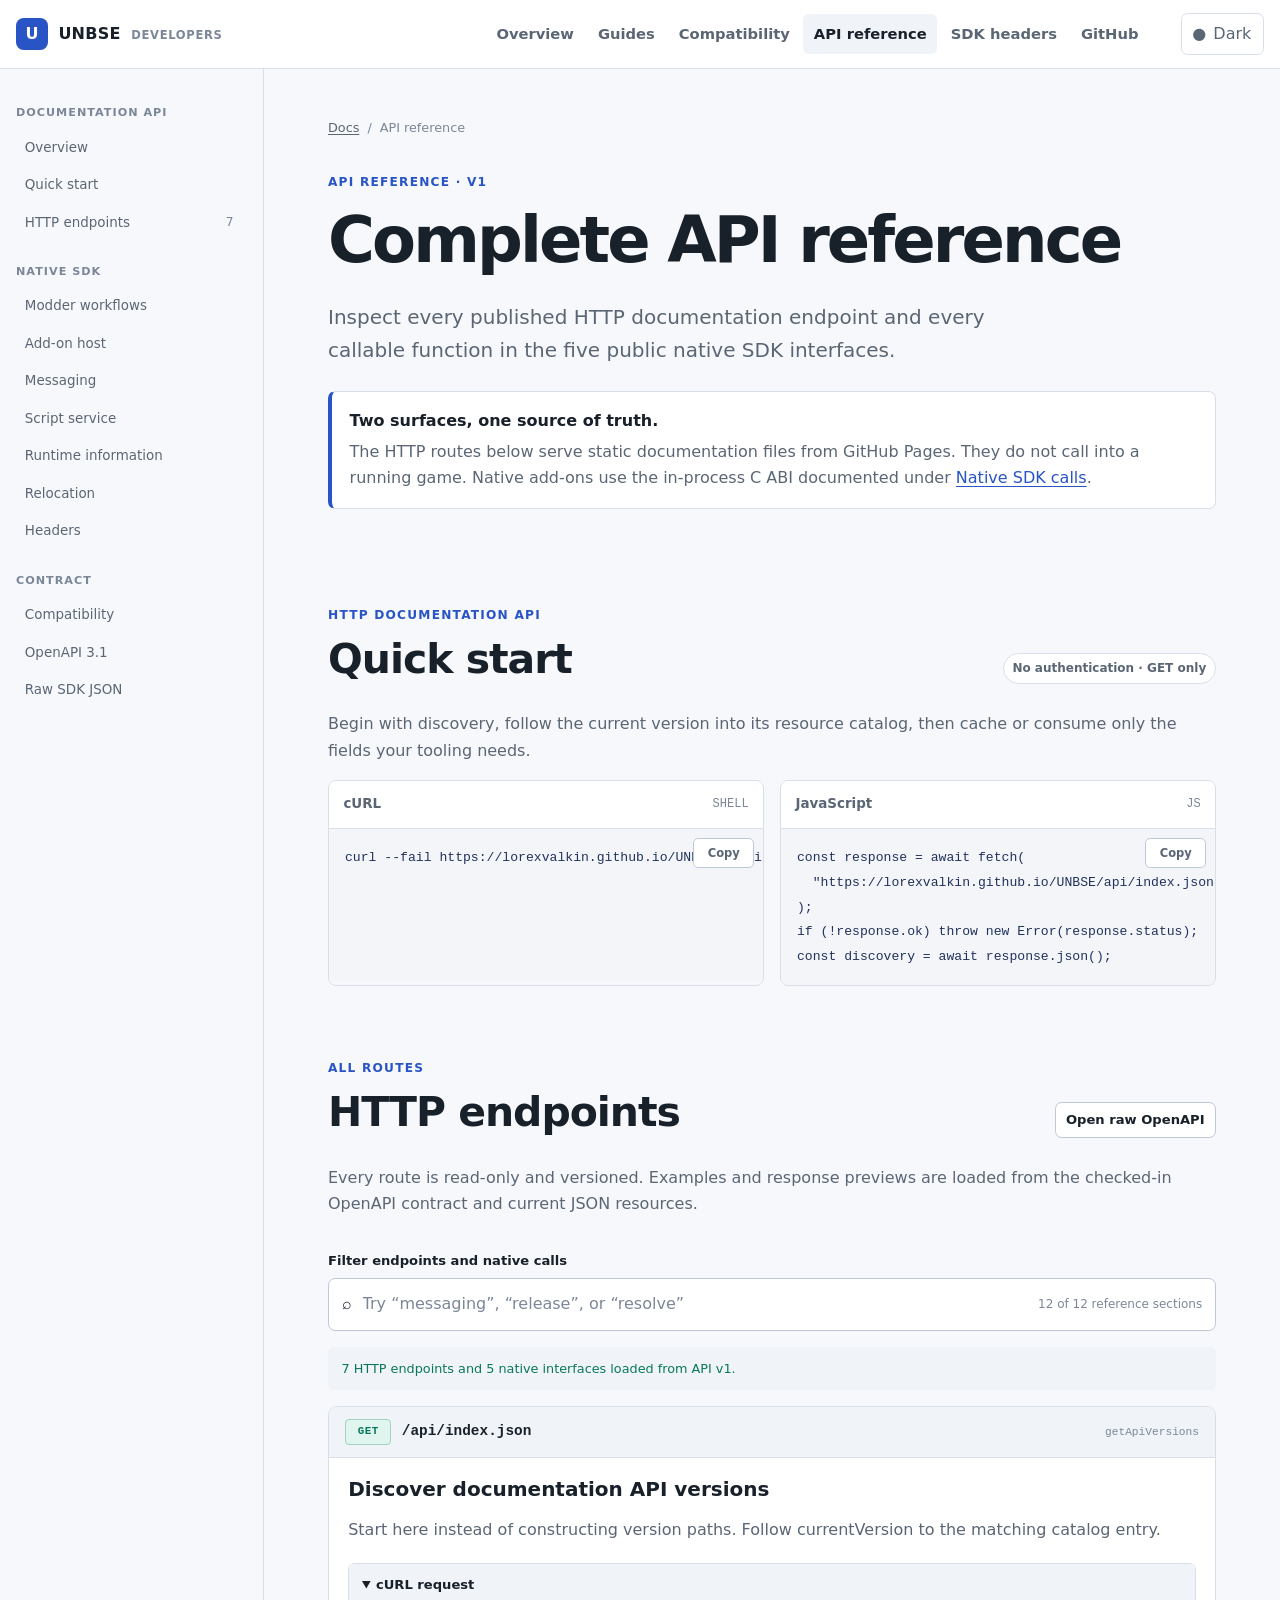
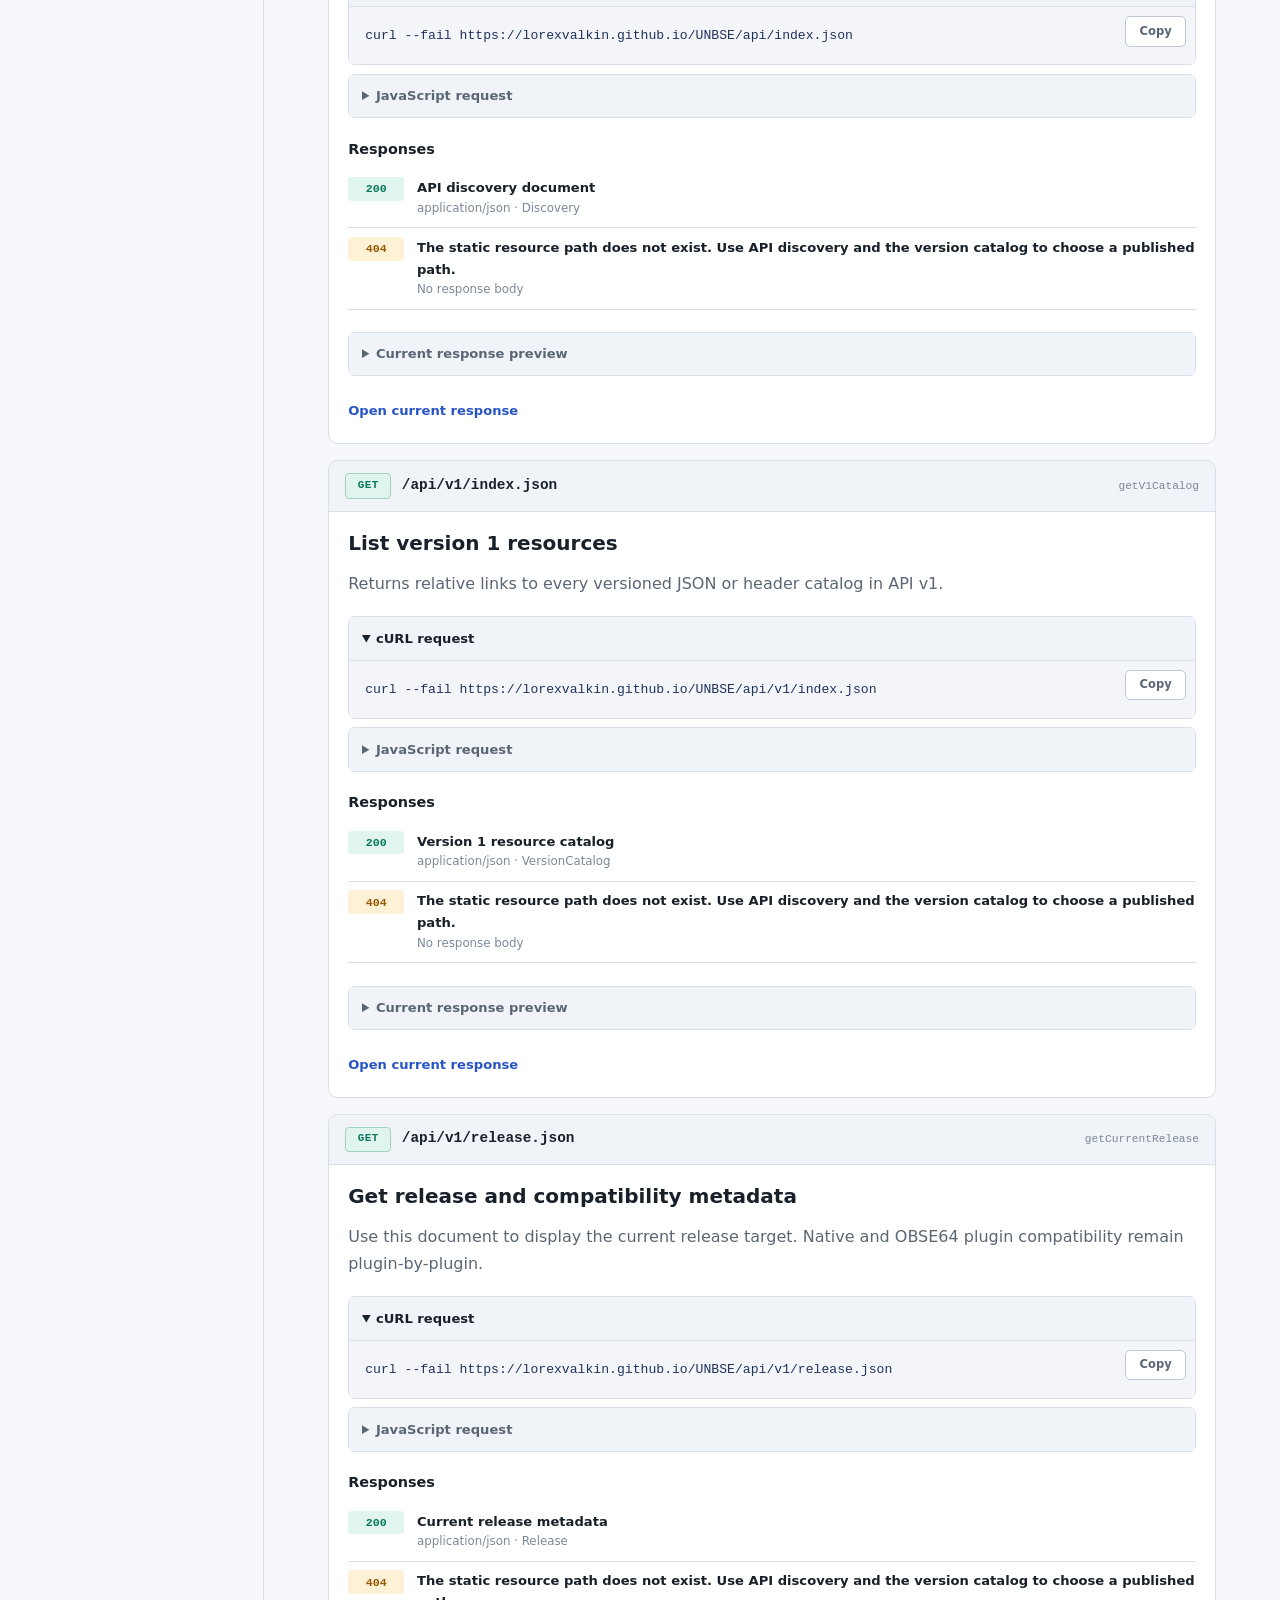
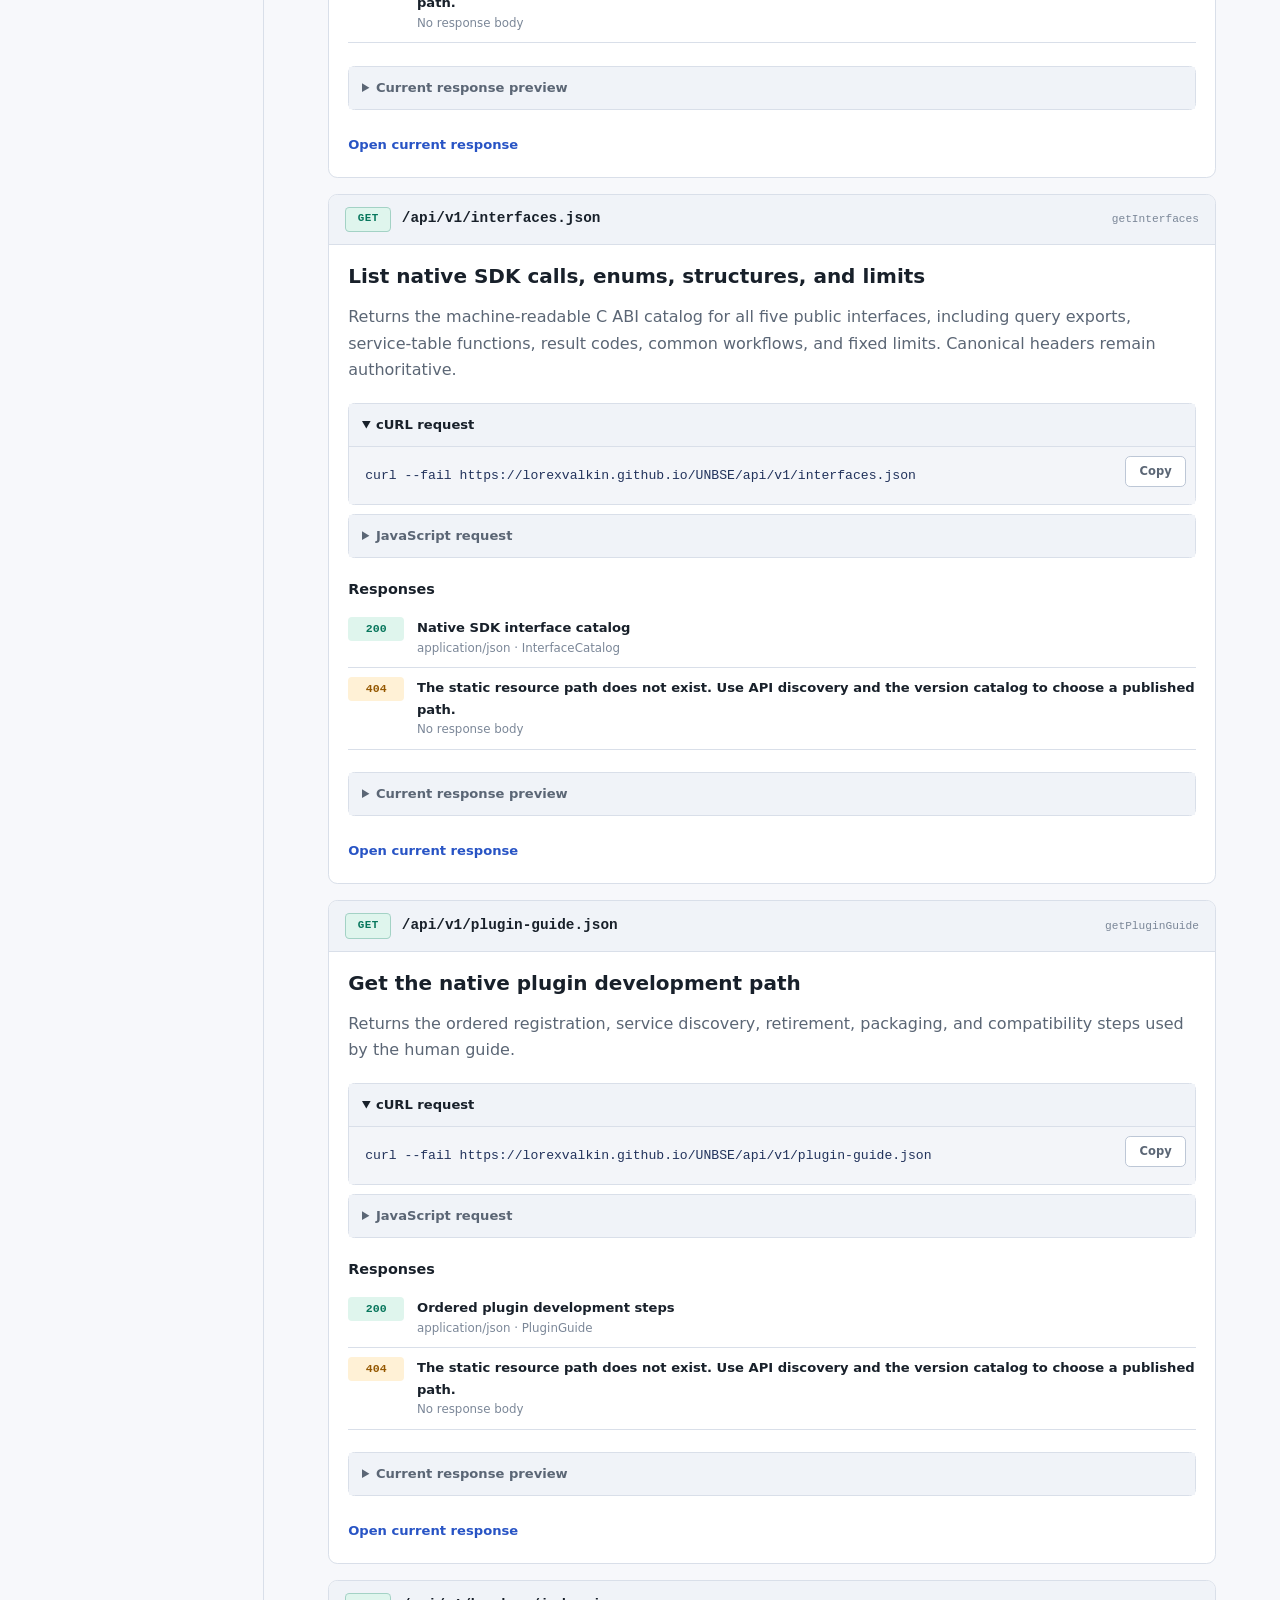
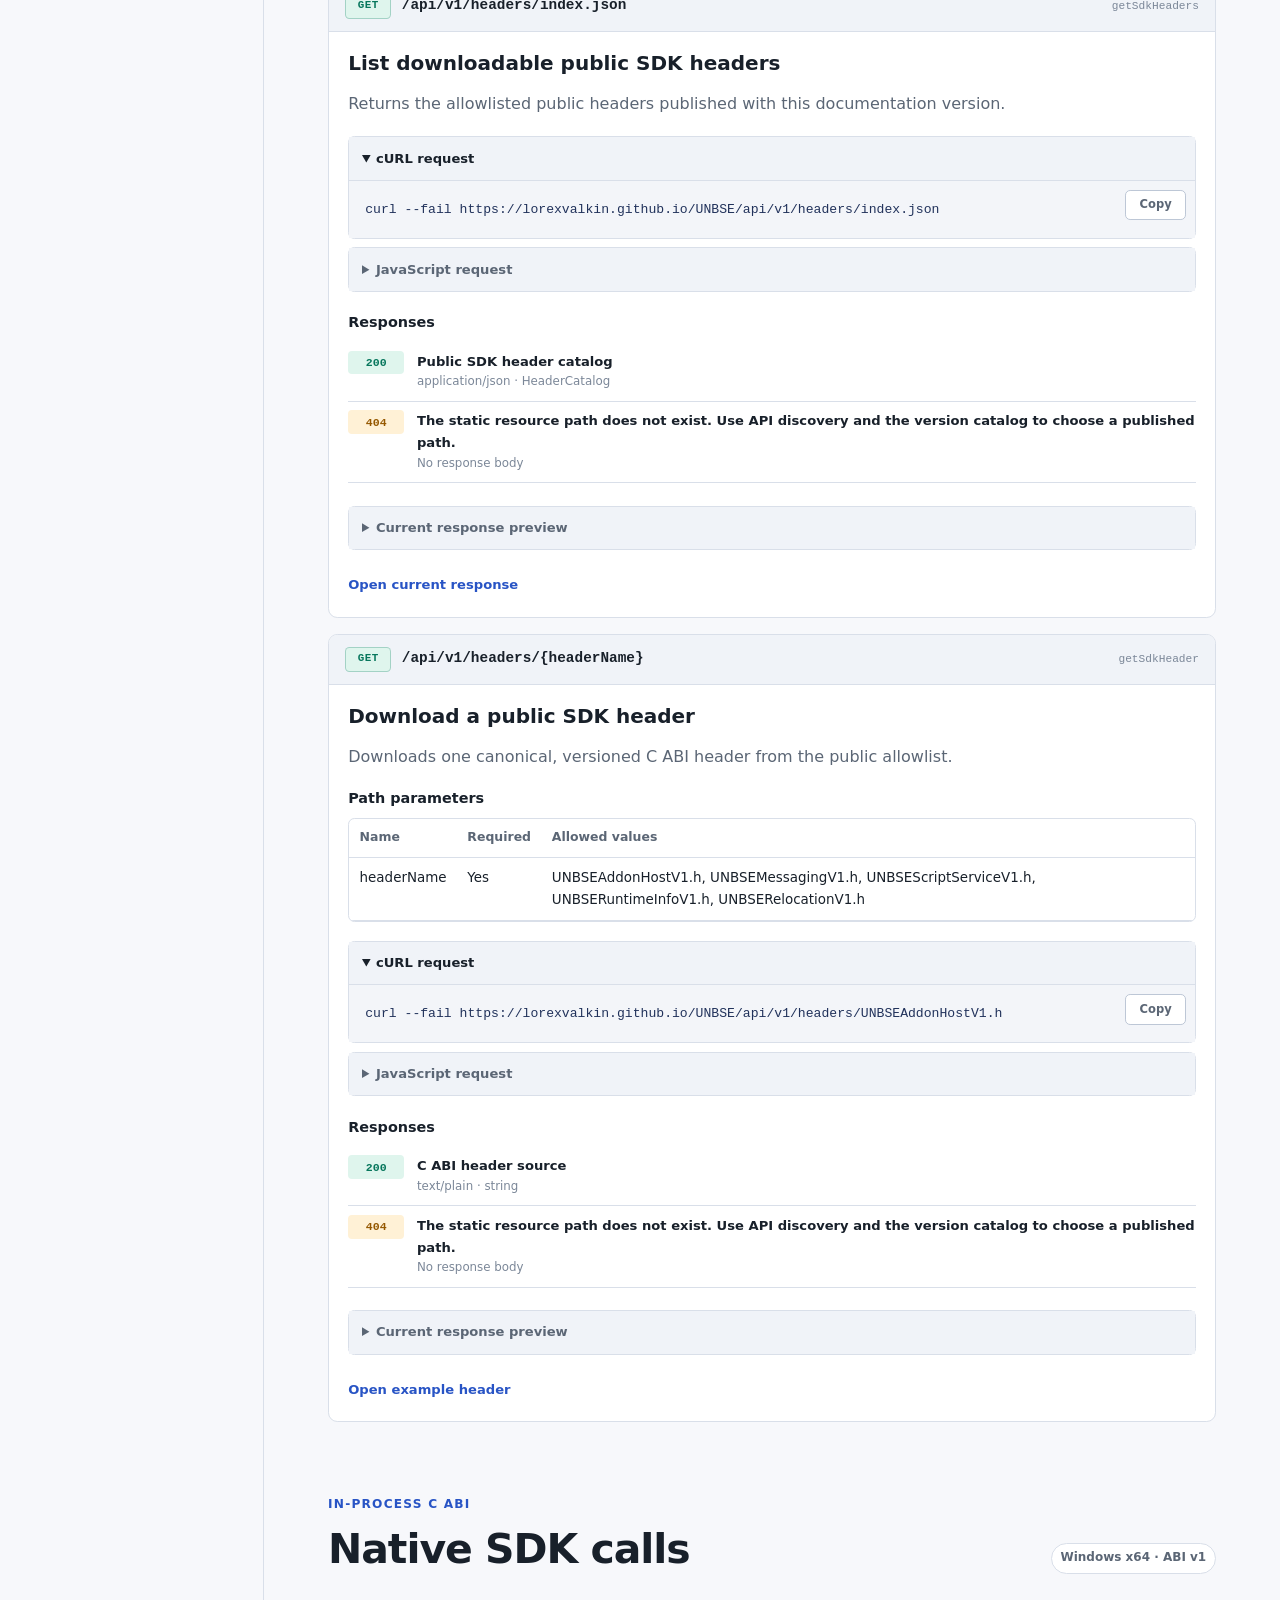
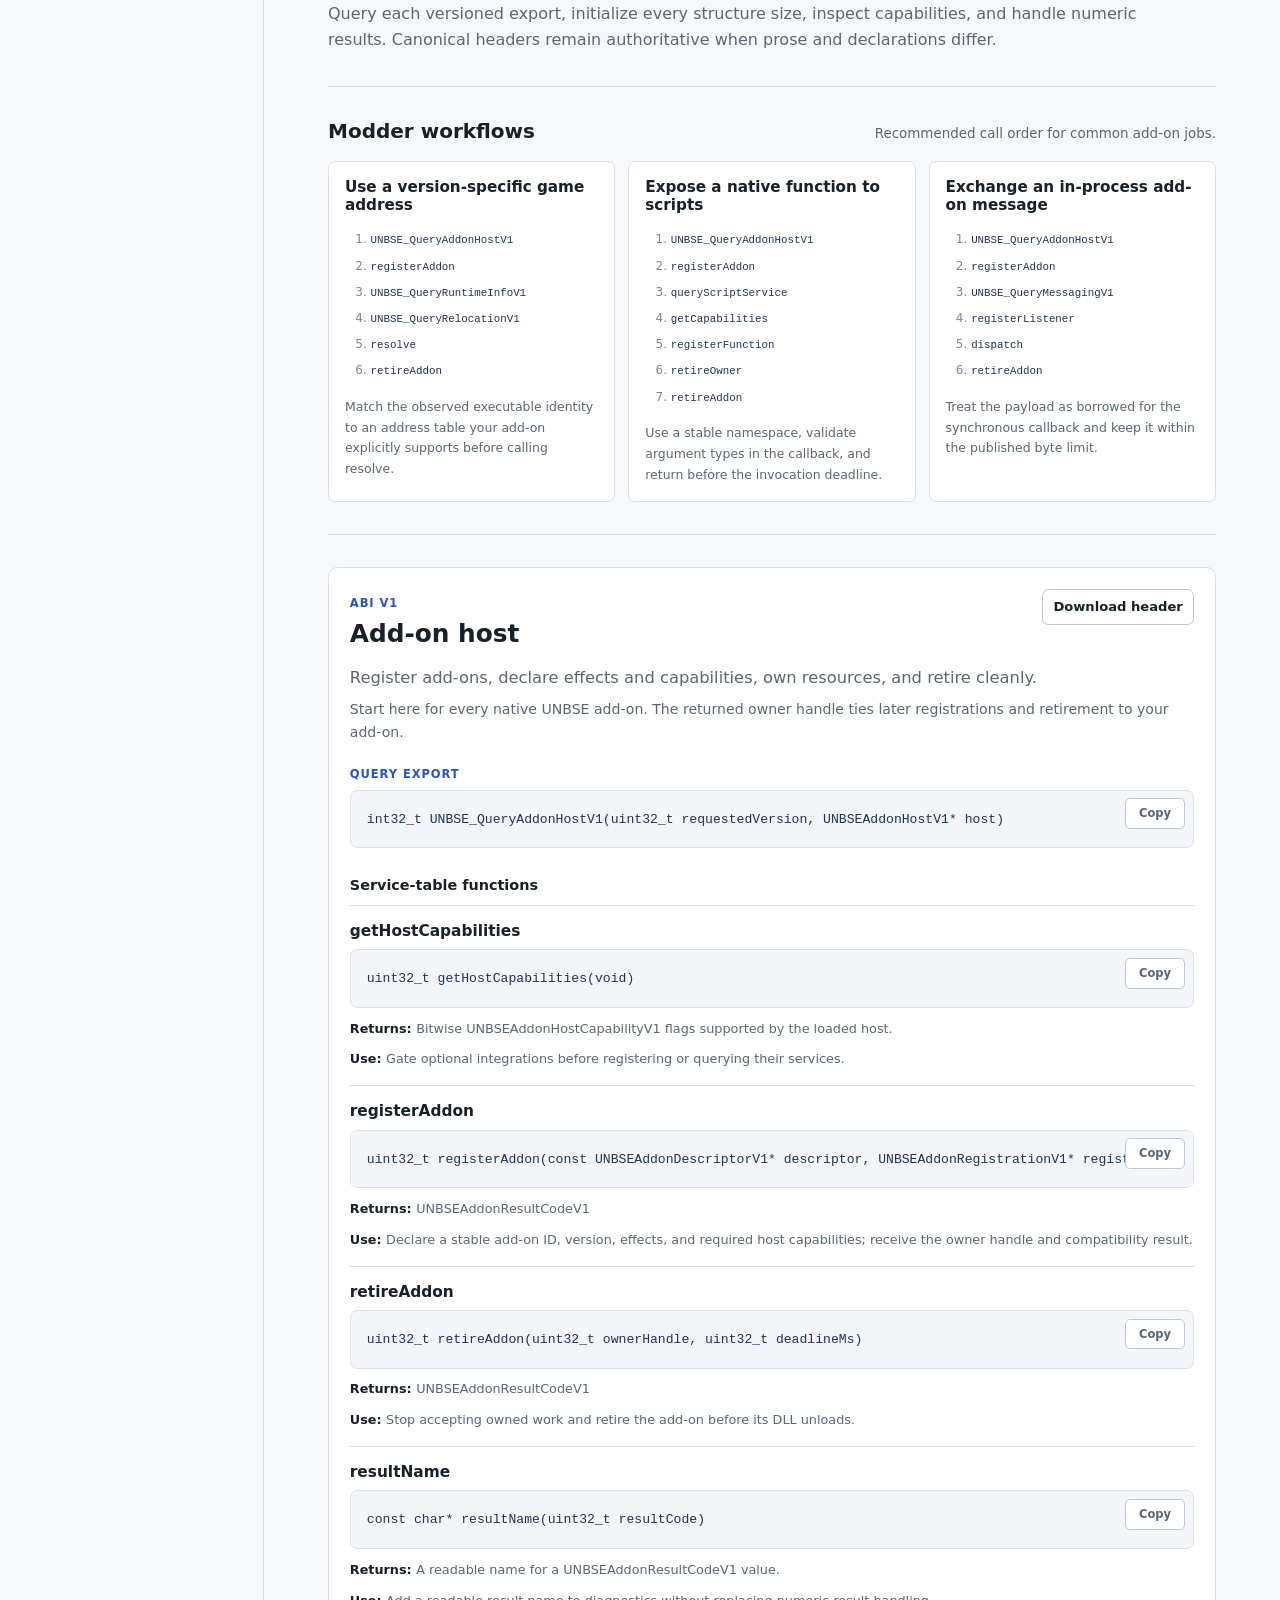
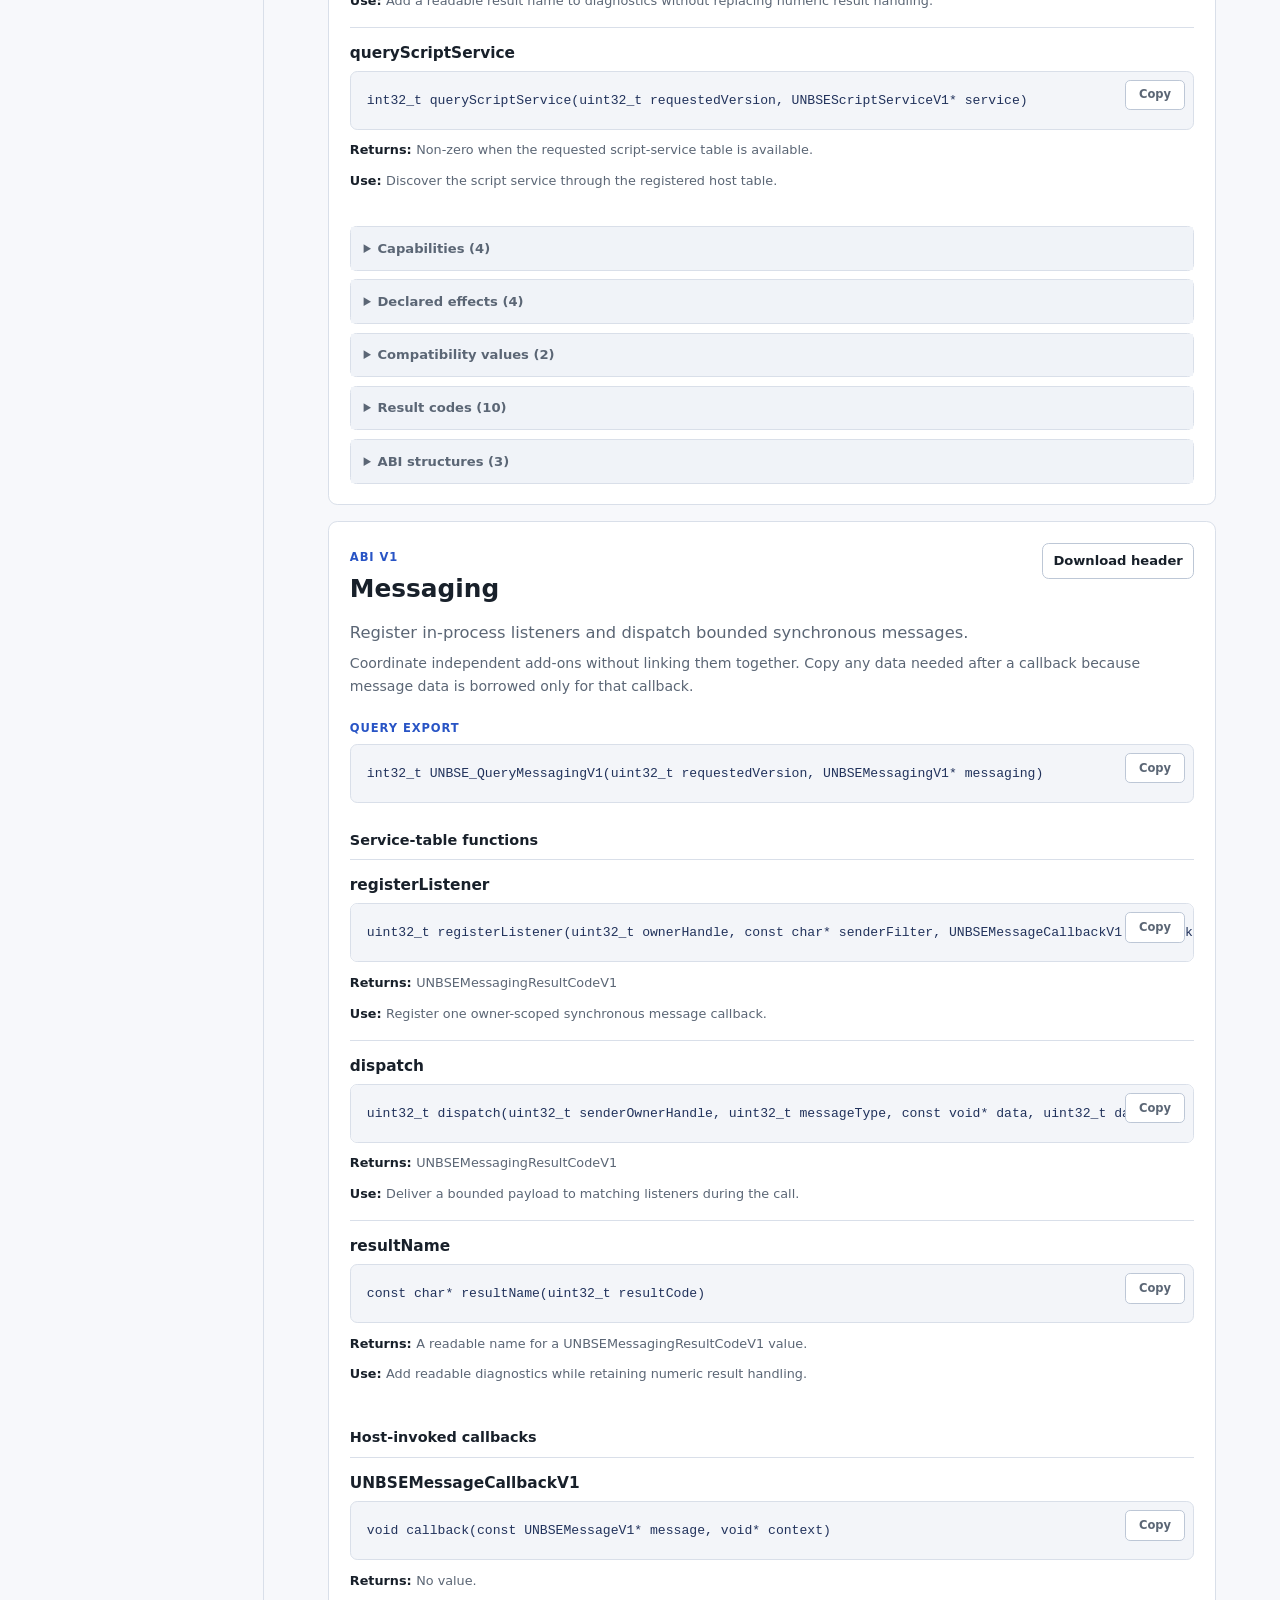
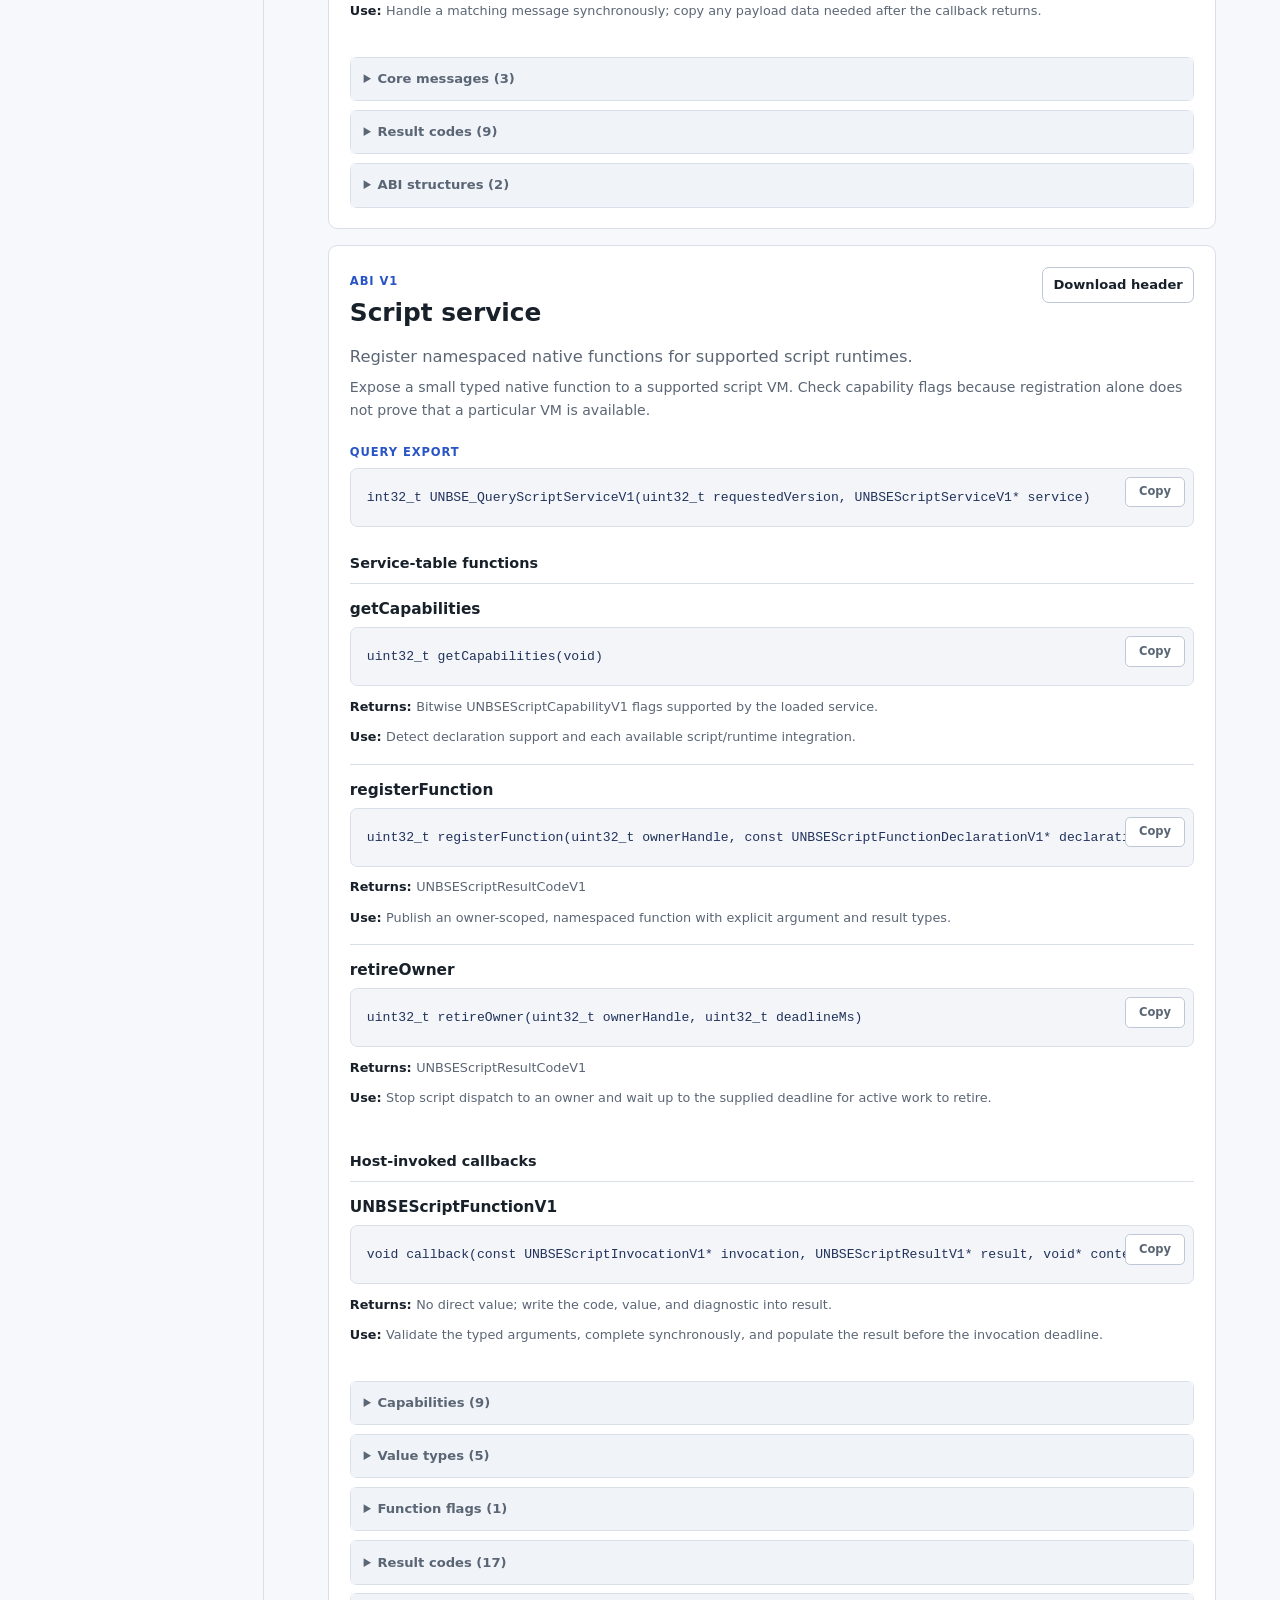
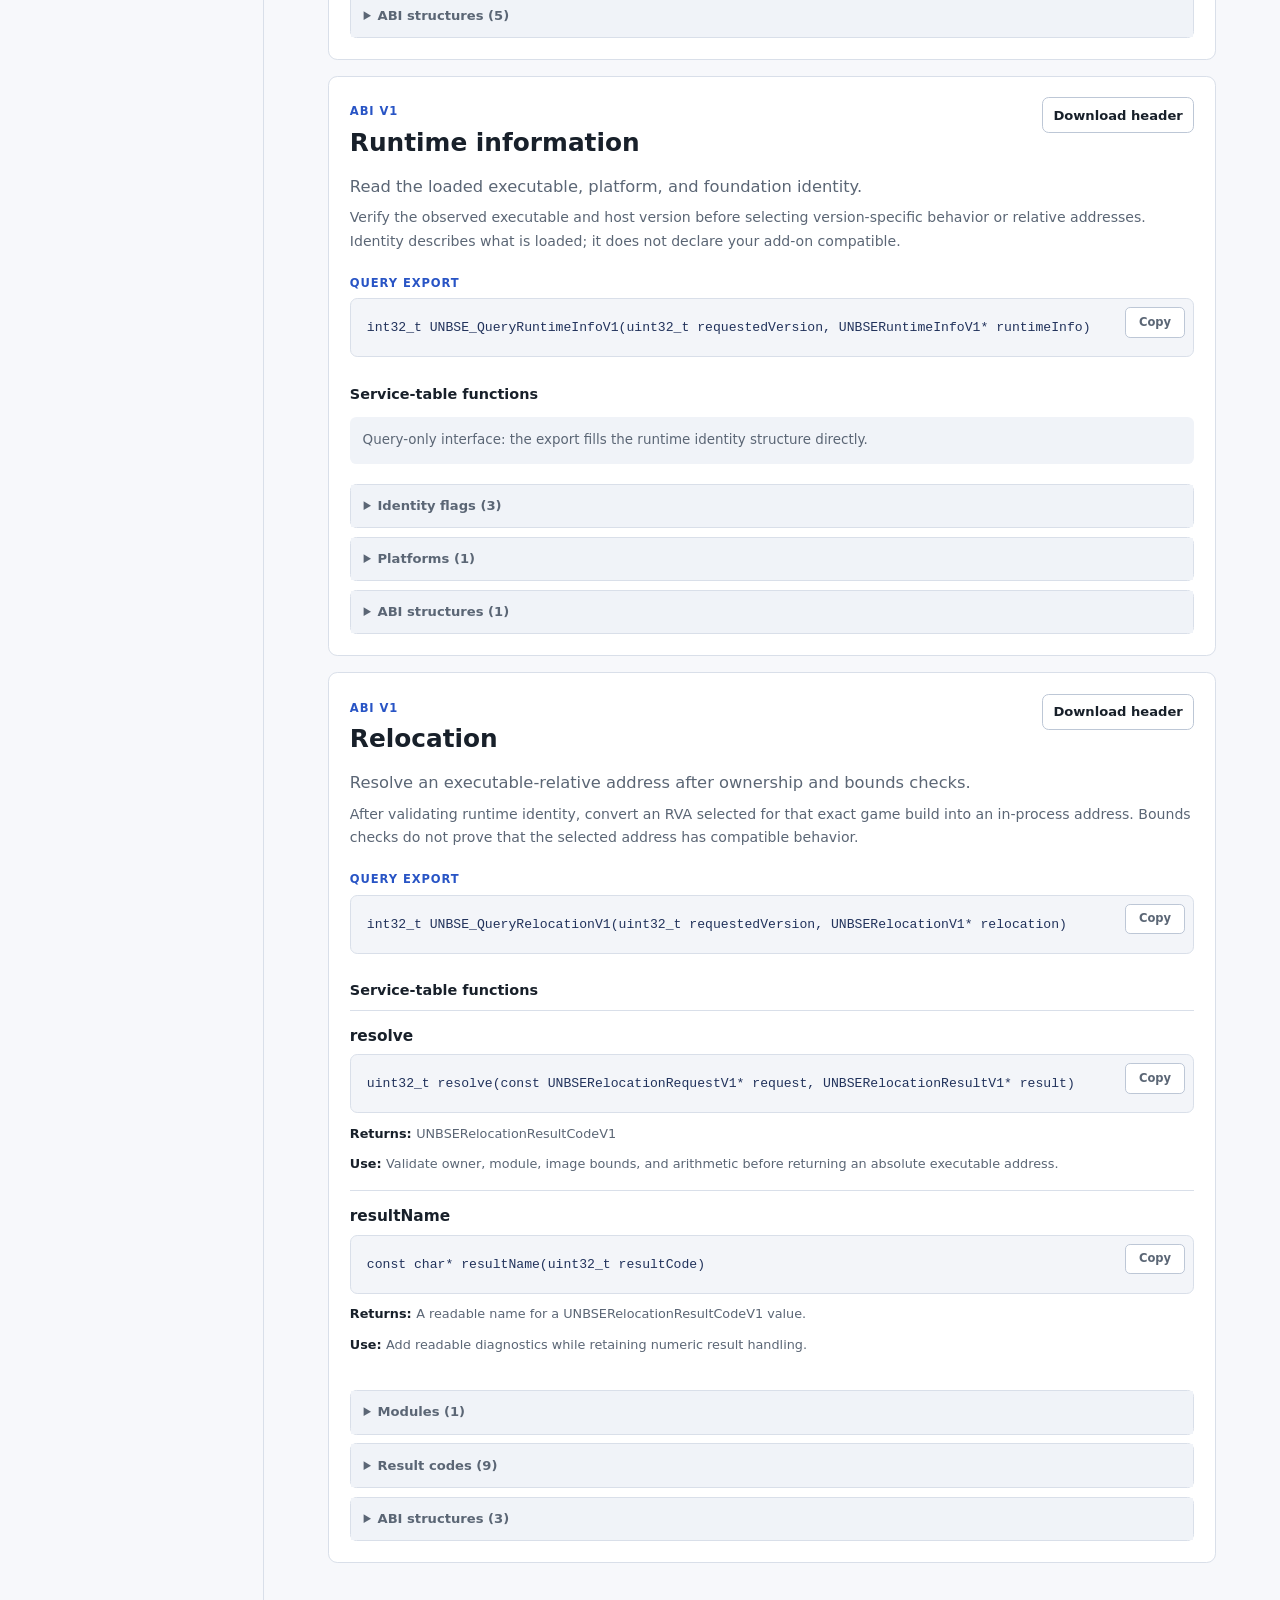
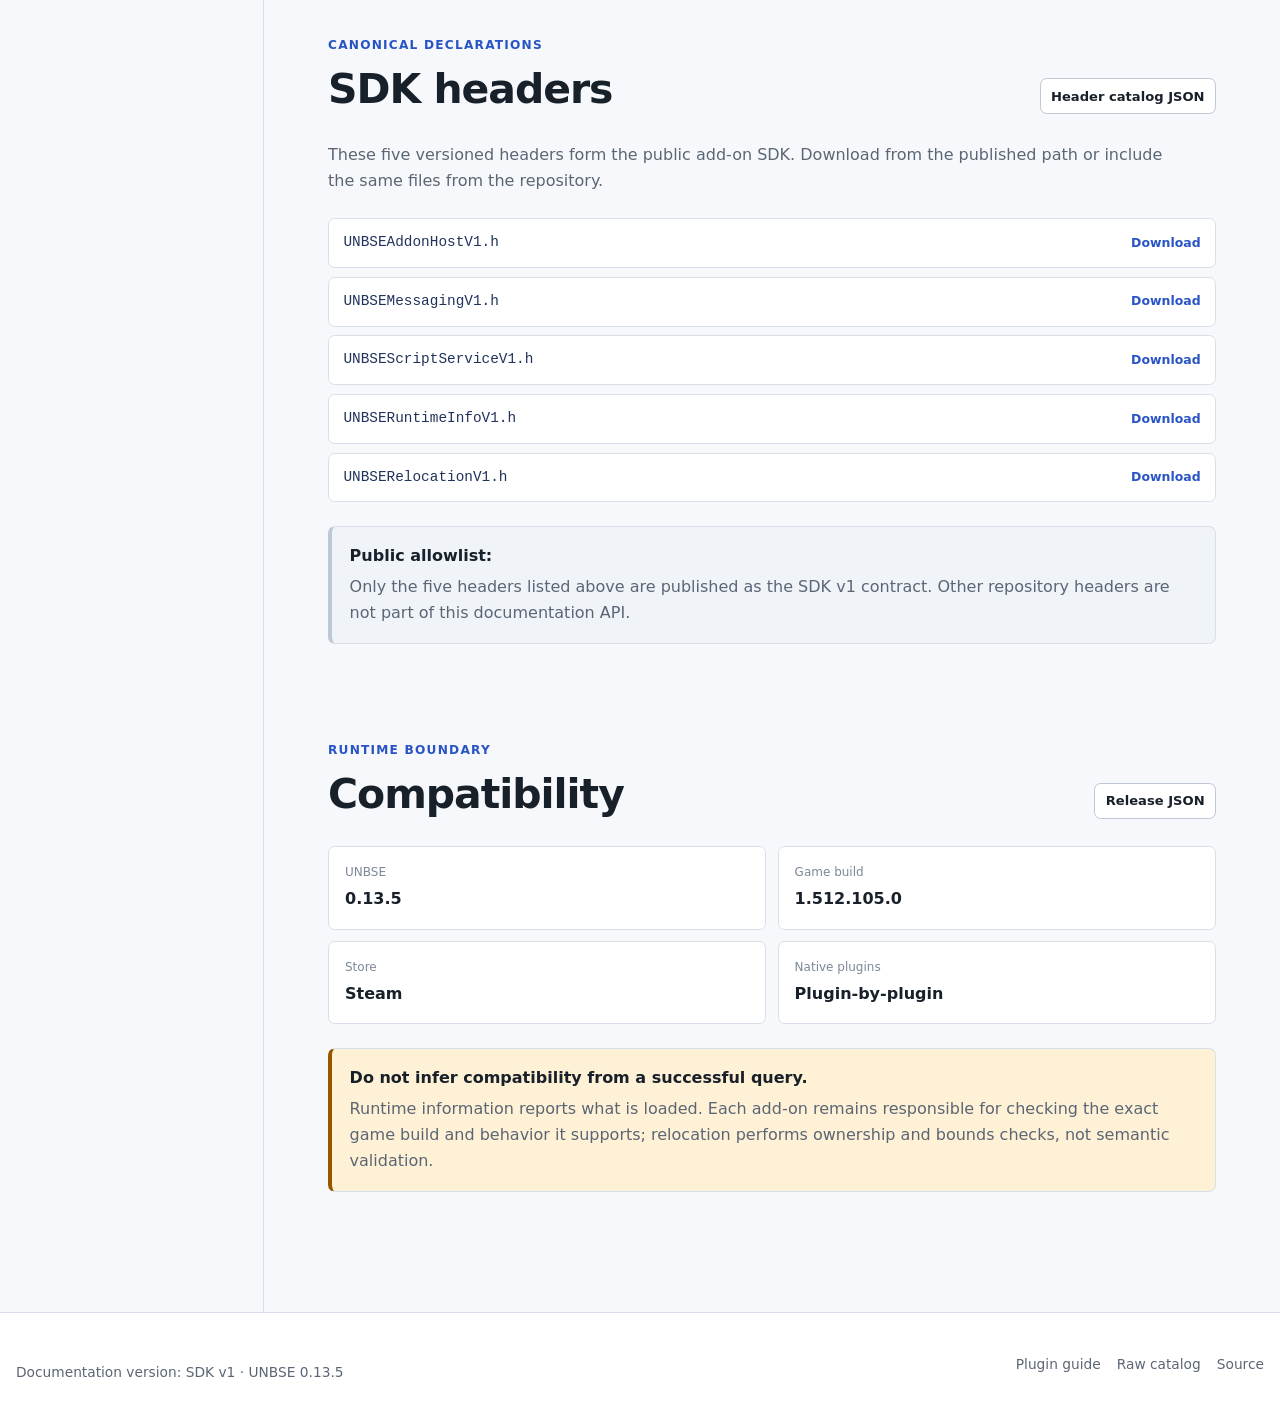
==== commit 37c8454a: "release: publish signed UNBSE 0.13.5" ====
--- a/docs/api-reference.html
+++ b/docs/api-reference.html
@@ -218,7 +218,7 @@
           <a class="button compact" href="api/v1/release.json">Release JSON</a>
         </div>
         <div class="compatibility-grid">
-          <div><span>UNBSE</span><strong data-release-version>0.13.2-rc.2</strong></div>
+          <div><span>UNBSE</span><strong data-release-version>0.13.5</strong></div>
           <div><span>Game build</span><strong data-game-version>1.512.105.0</strong></div>
           <div><span>Store</span><strong data-game-store>Steam</strong></div>
           <div><span>Native plugins</span><strong>Plugin-by-plugin</strong></div>
@@ -237,7 +237,7 @@
 
   <footer class="site-footer docs-footer">
     <div>
-      <p>Documentation version: SDK v1 · UNBSE <span data-release-version>0.13.2-rc.2</span></p>
+      <p>Documentation version: SDK v1 · UNBSE <span data-release-version>0.13.5</span></p>
       <nav aria-label="Footer navigation">
         <a href="plugin-development.html">Plugin guide</a>
         <a href="api/v1/index.json">Raw catalog</a>
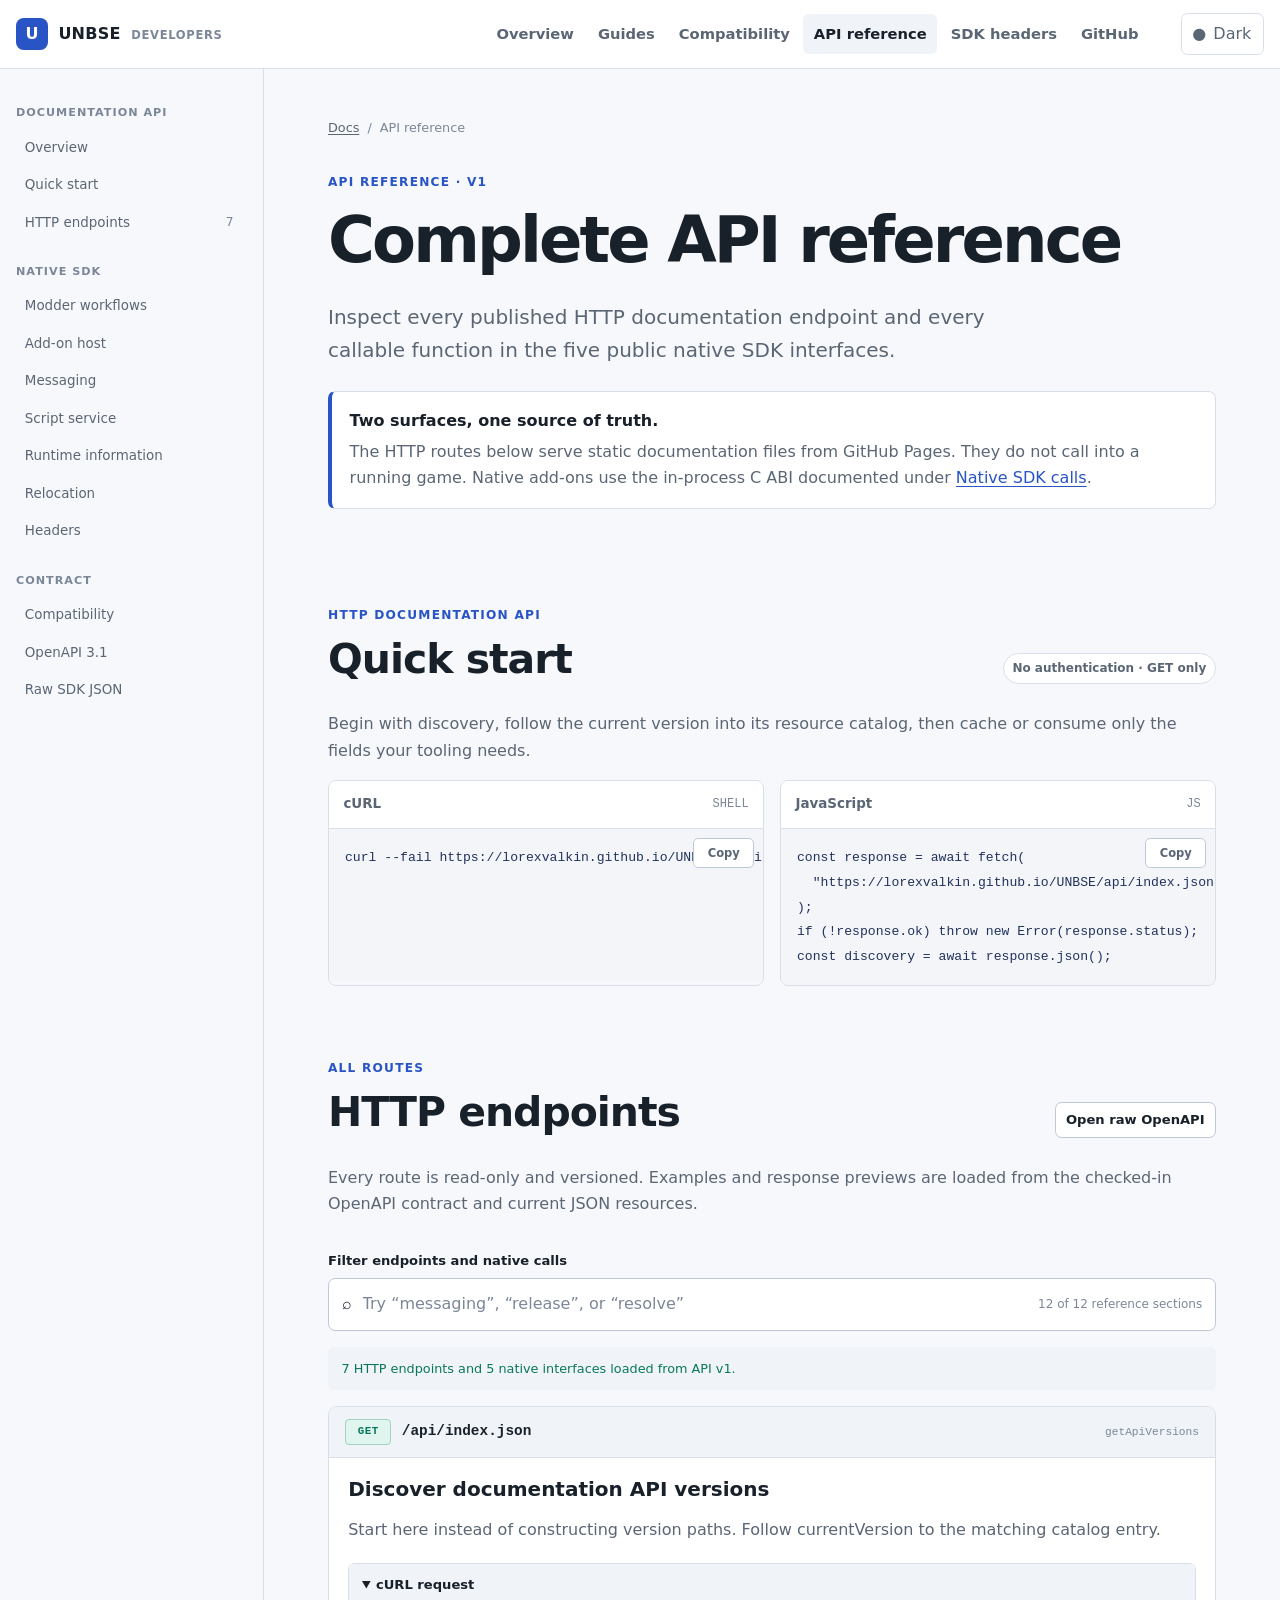
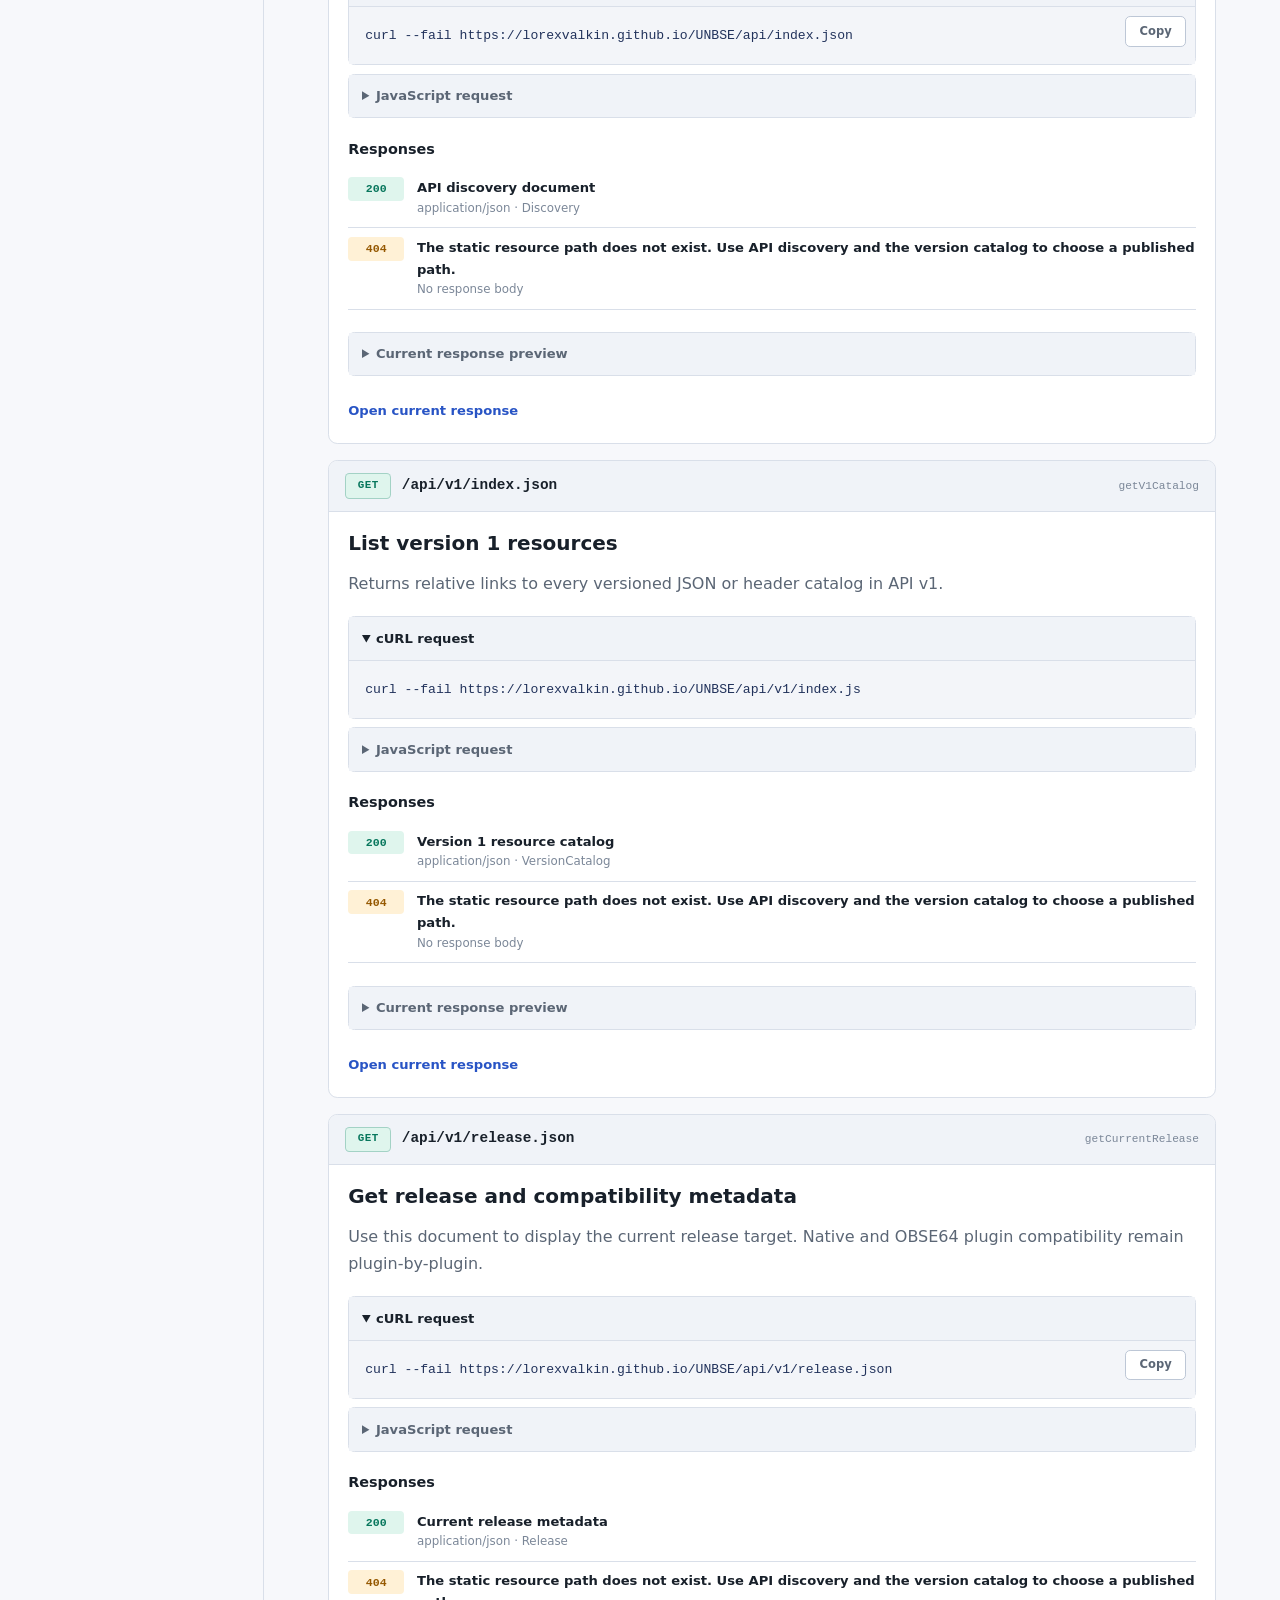
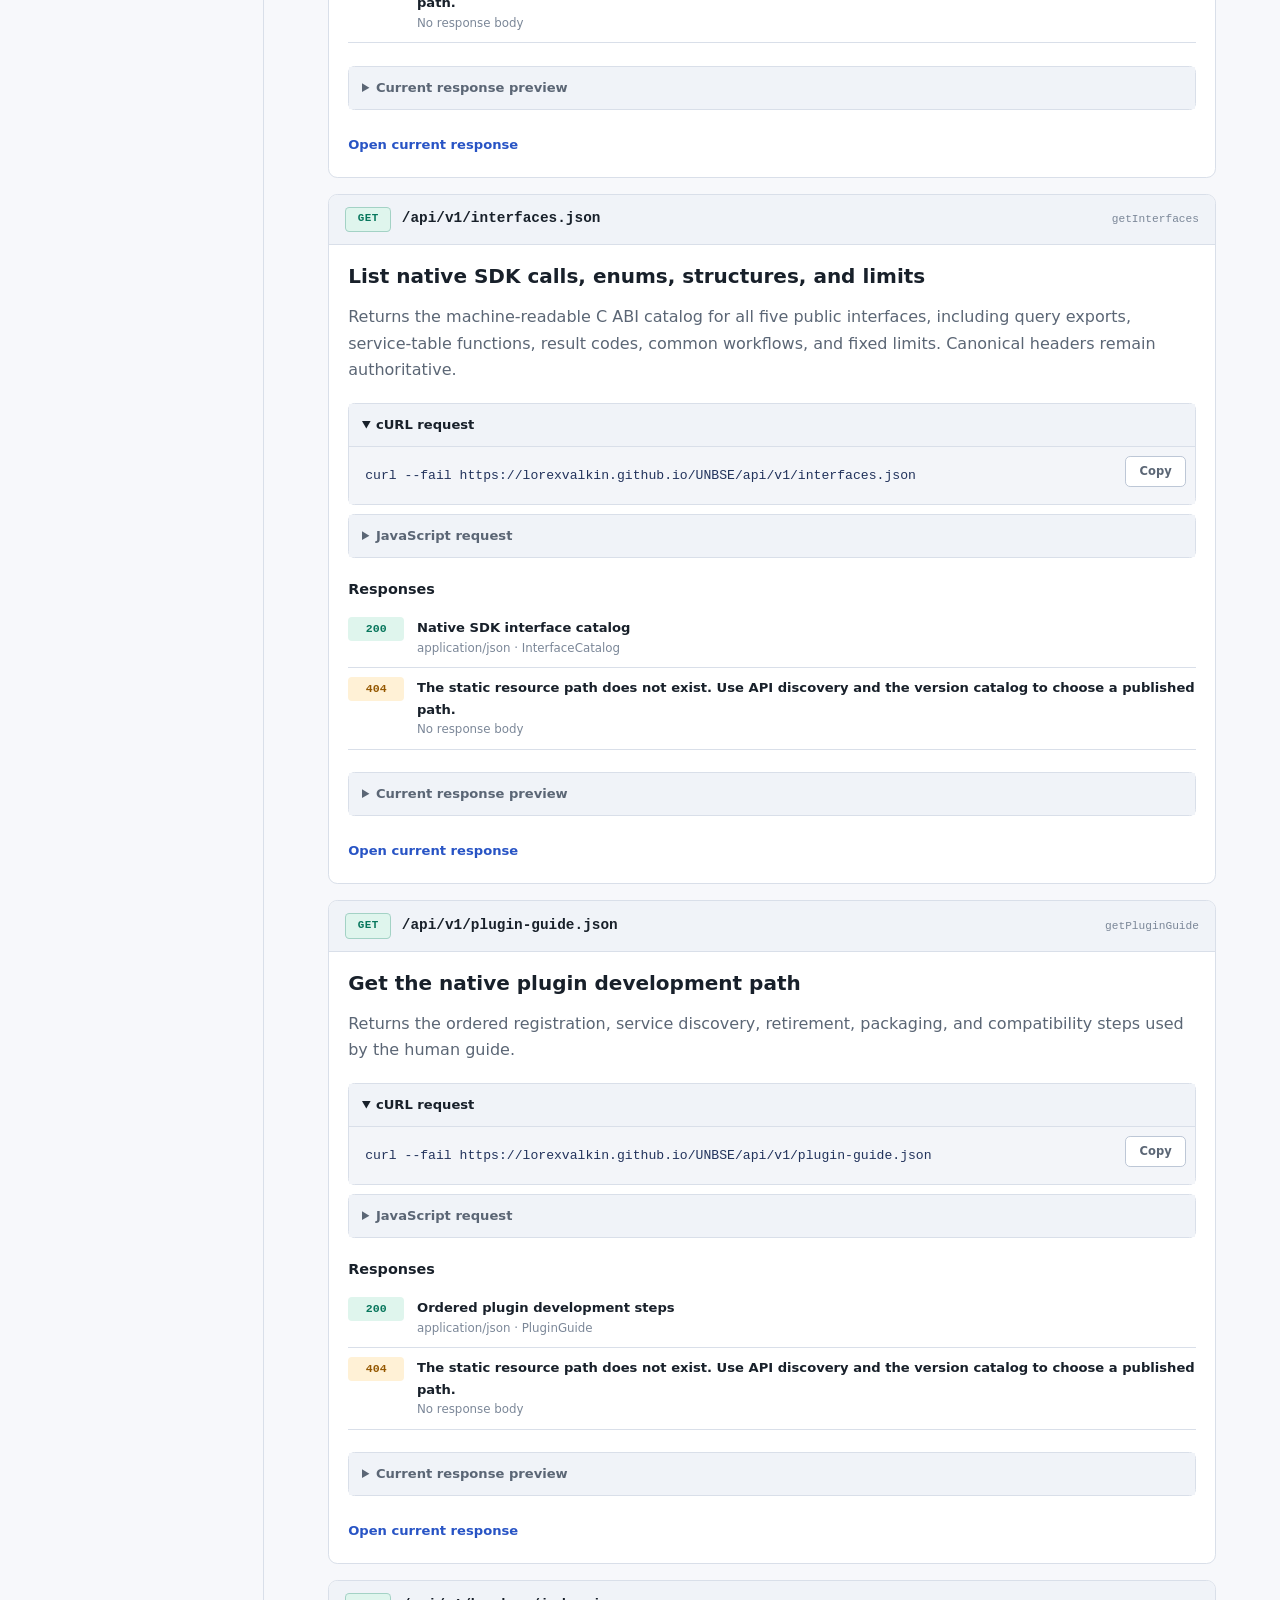
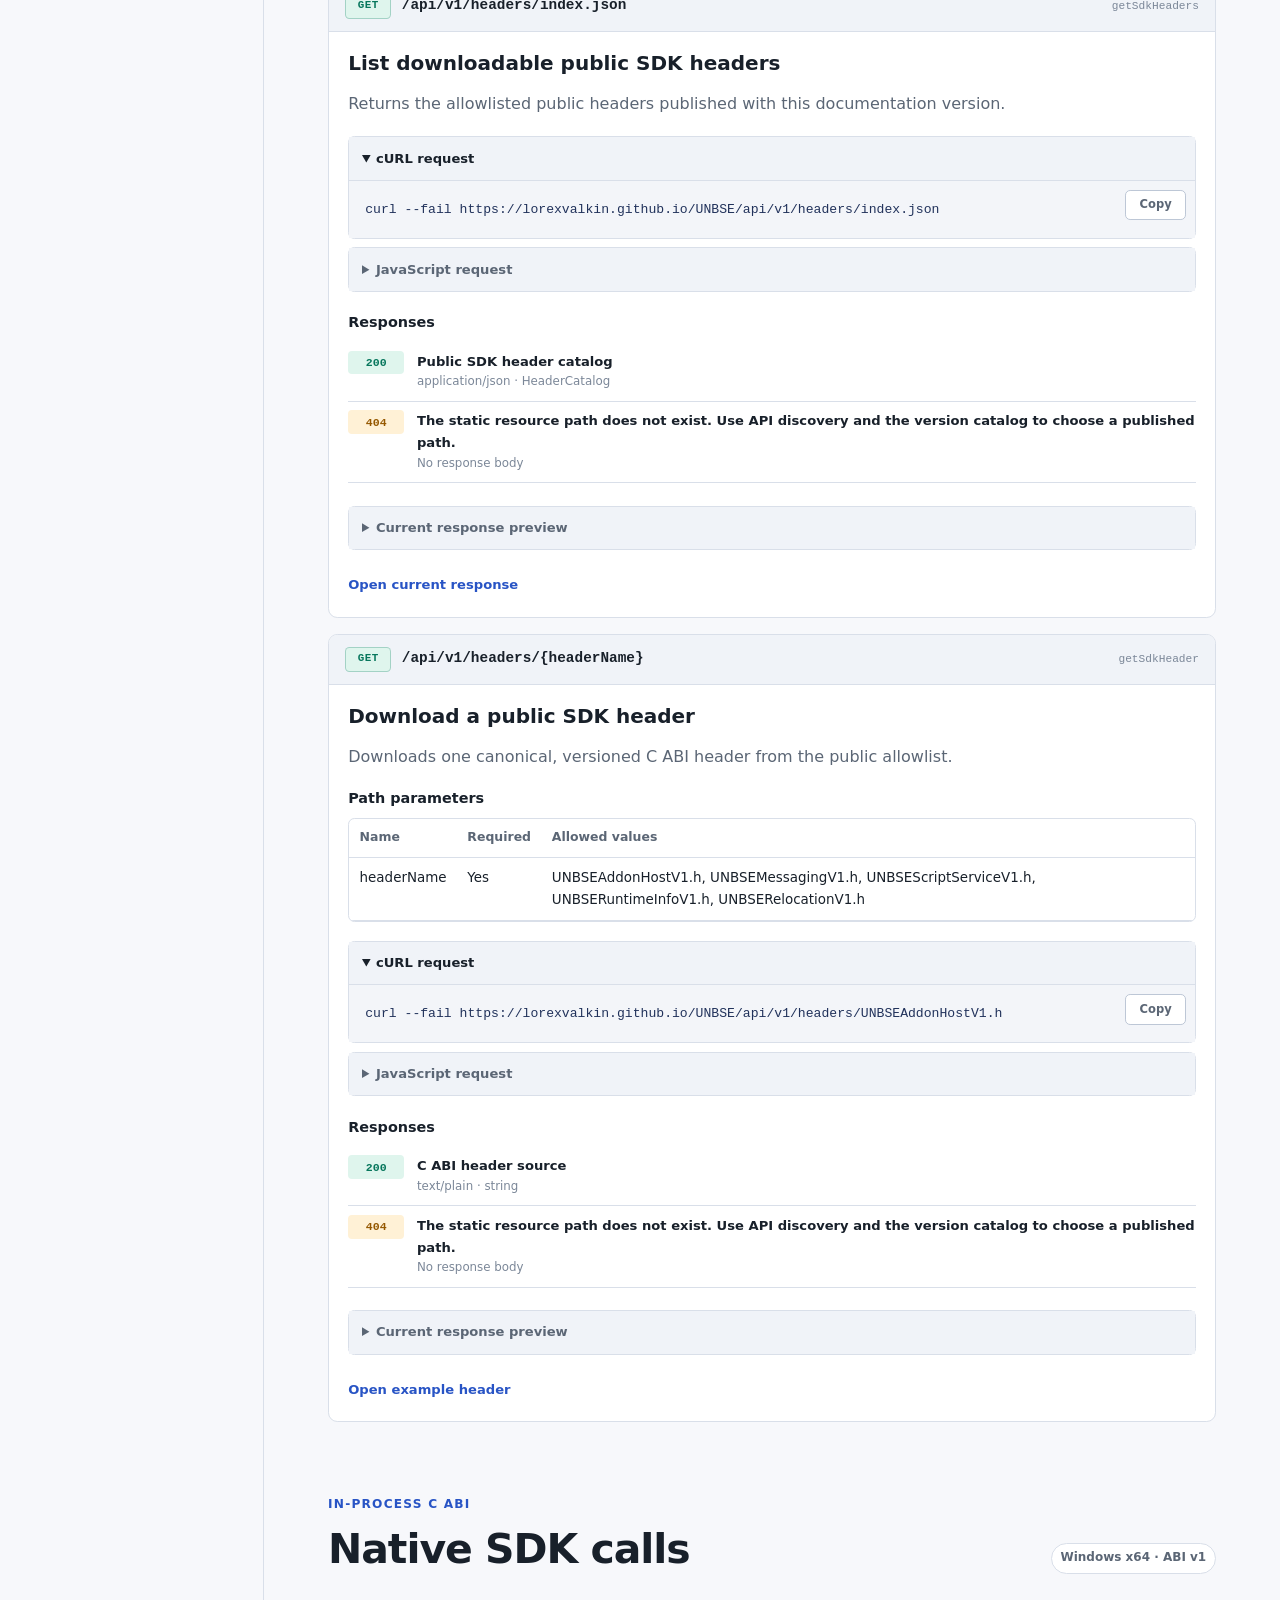
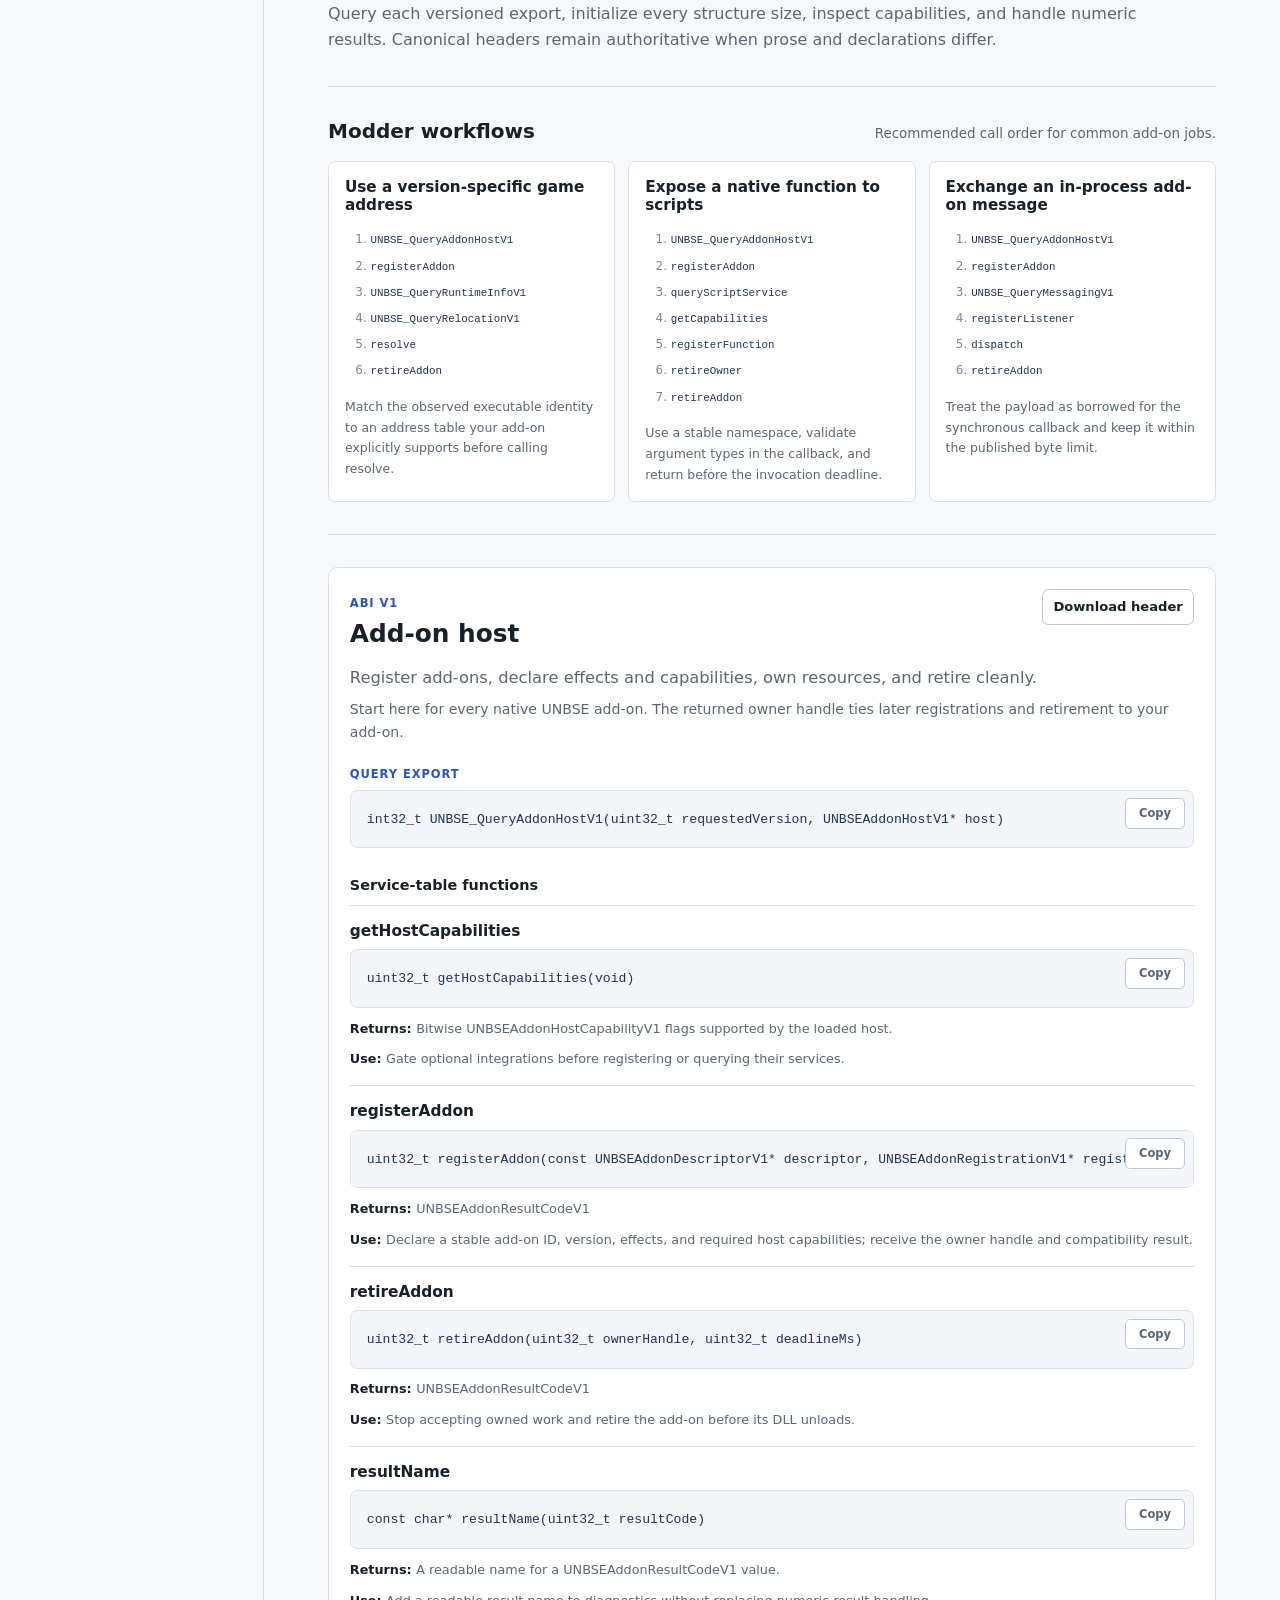
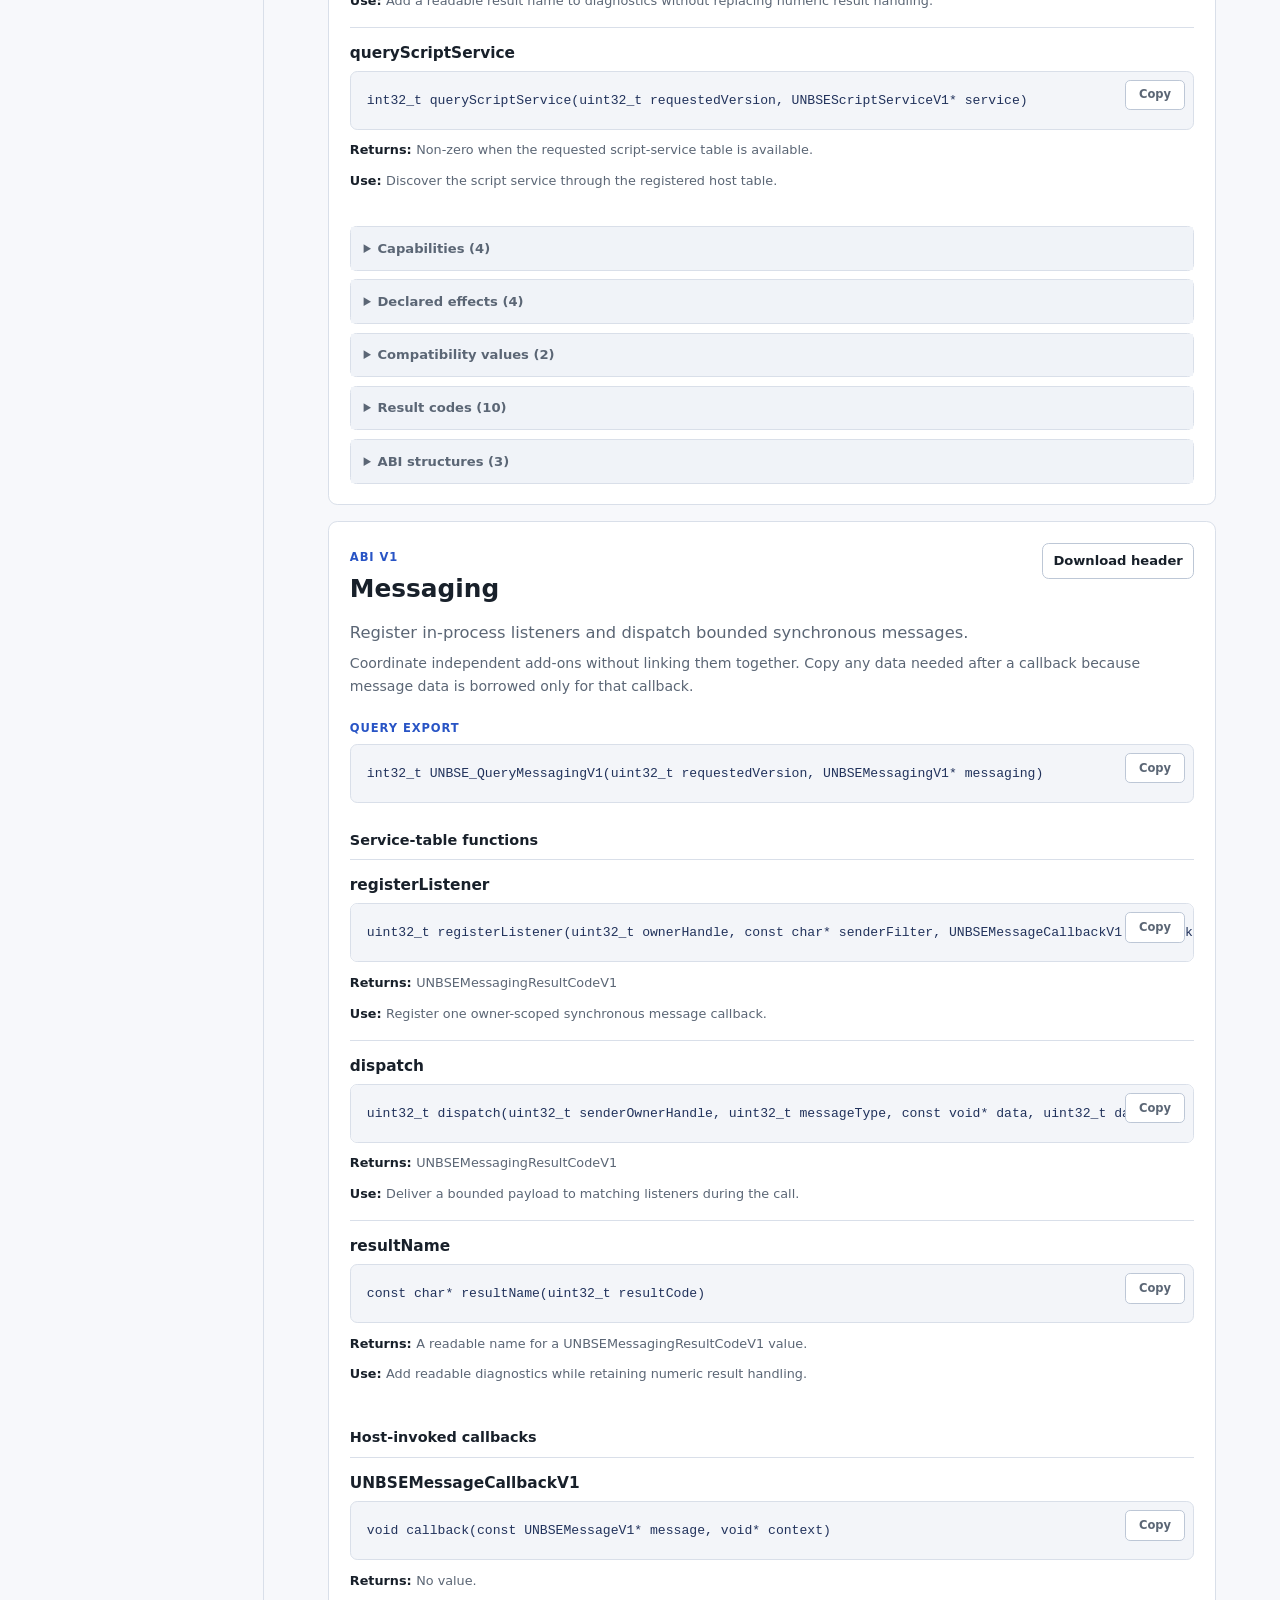
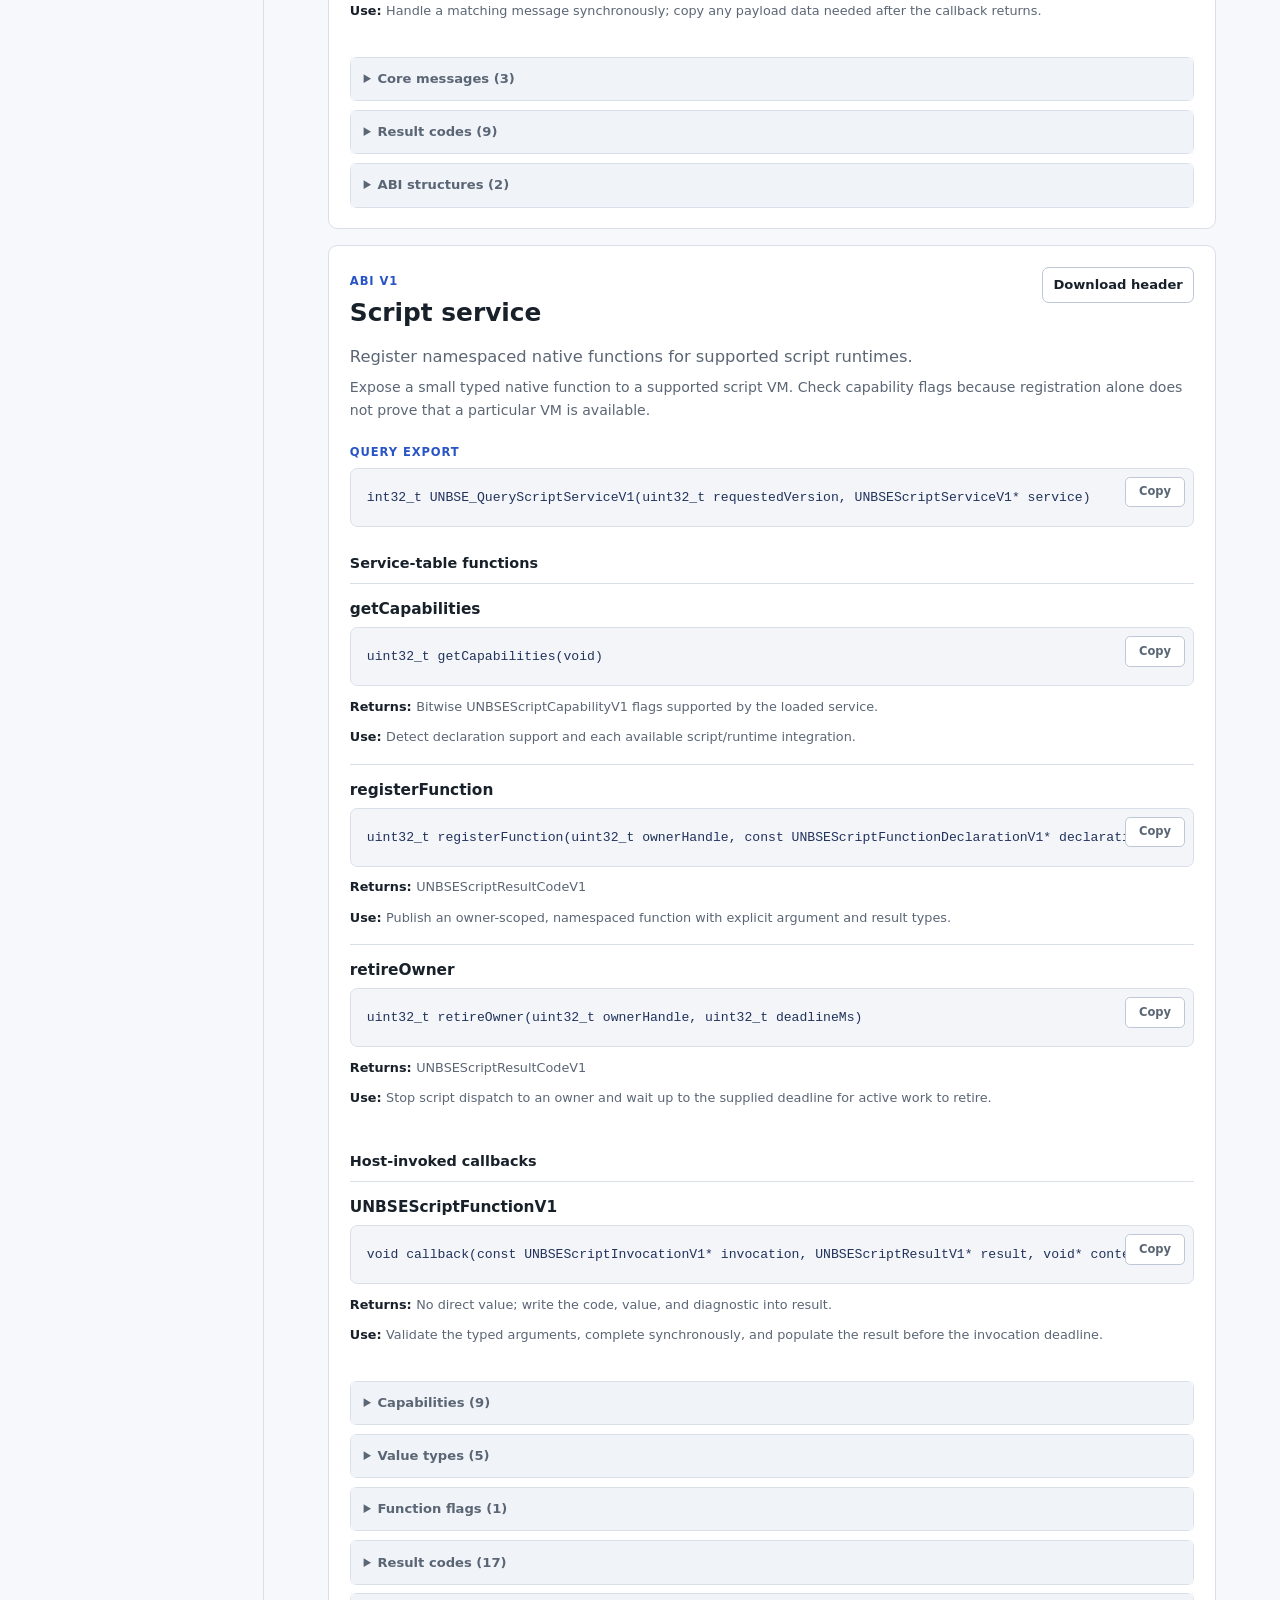
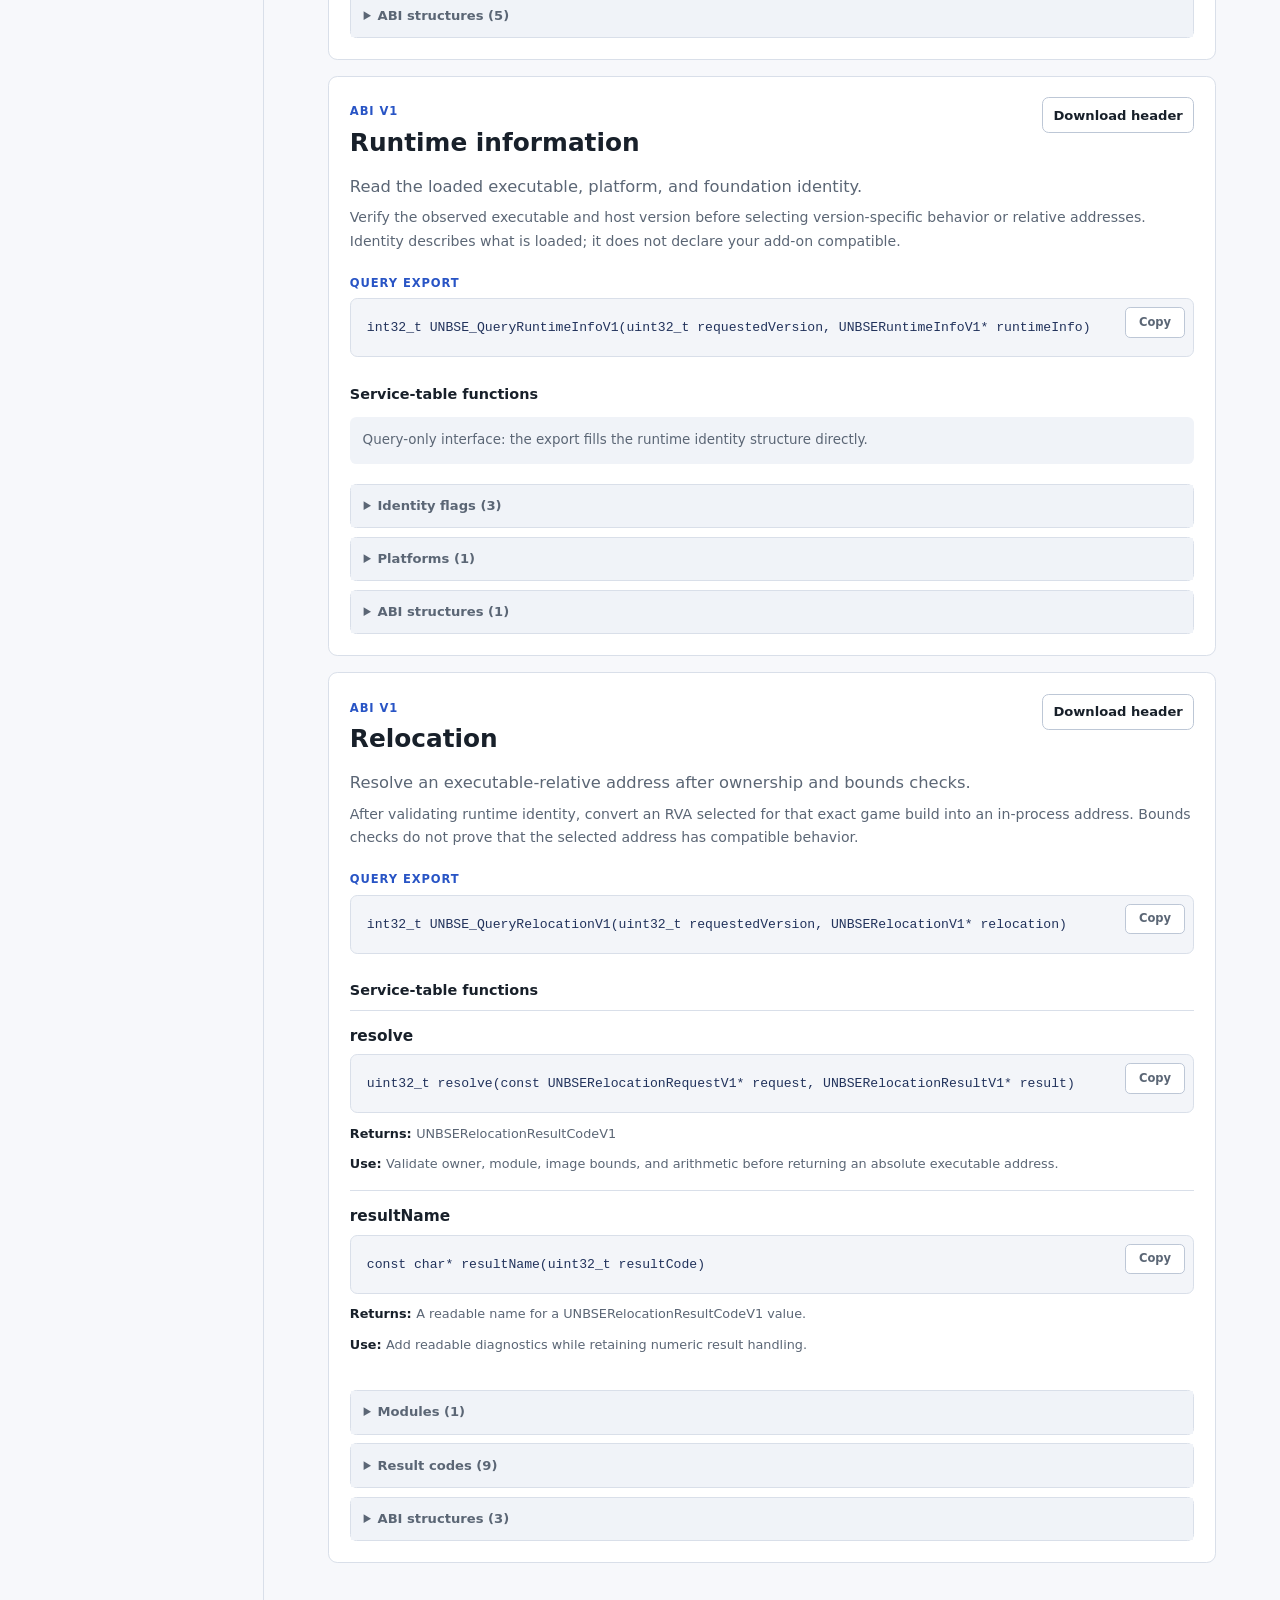
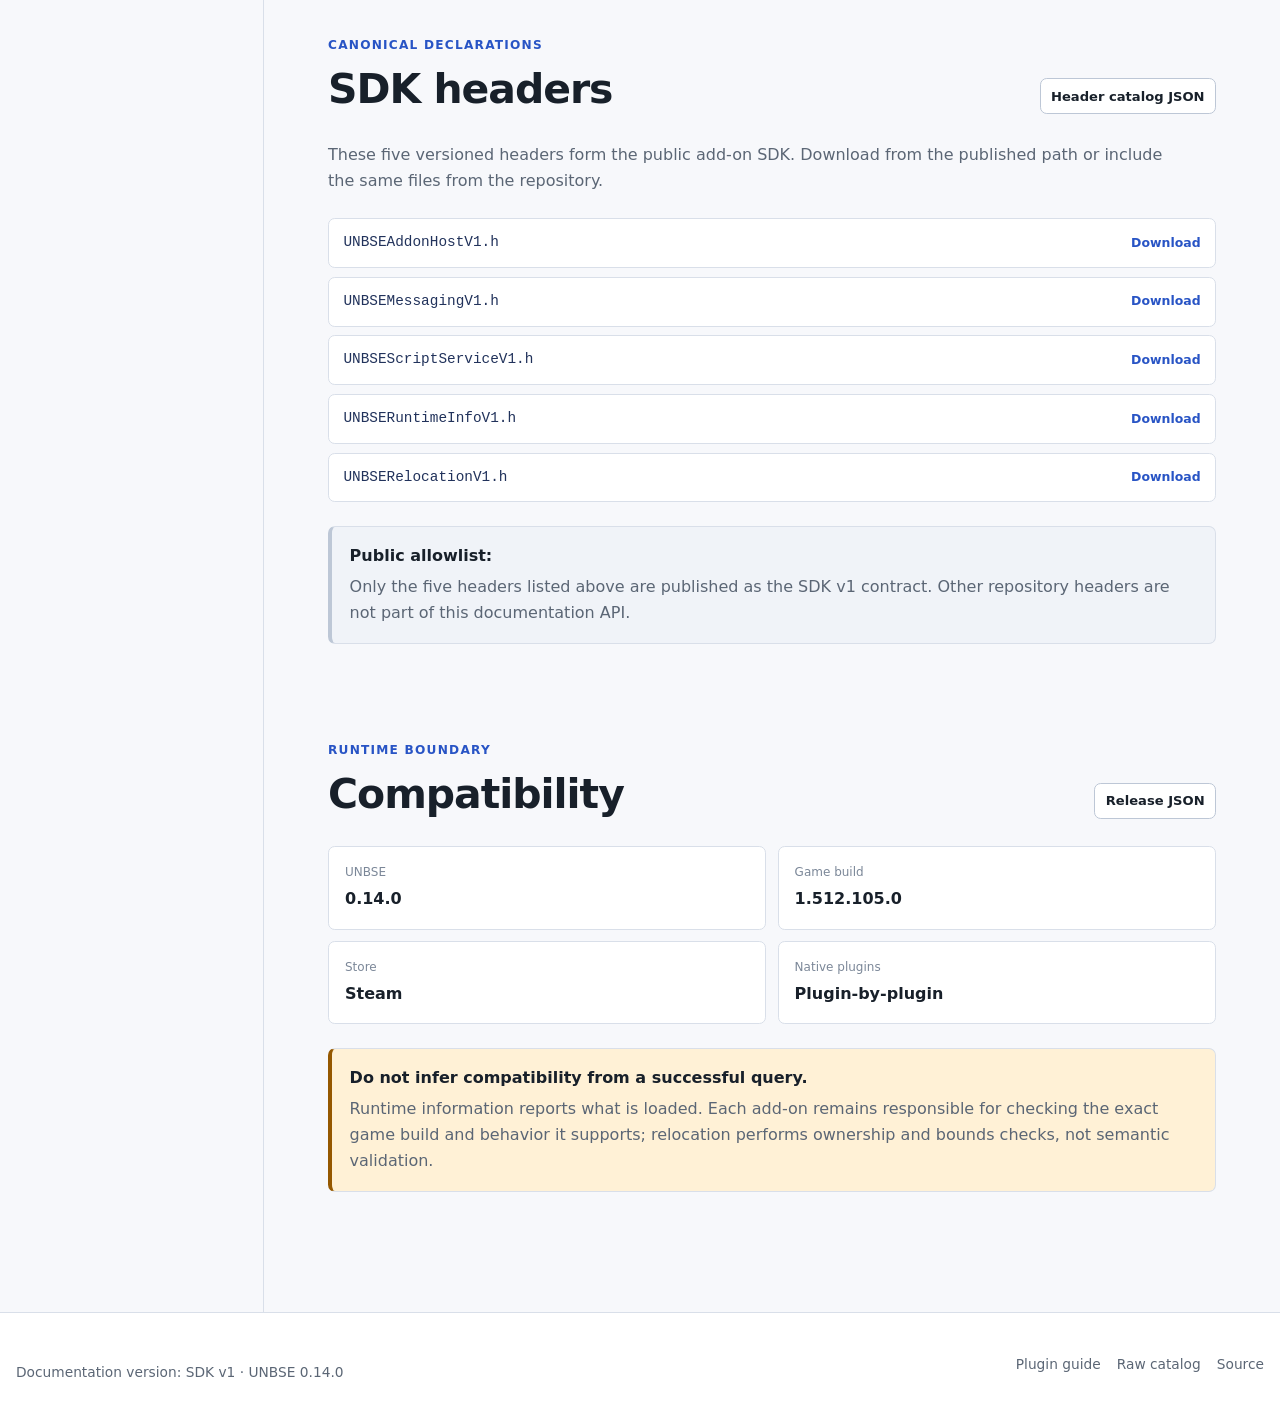
==== commit 7ea1981c: "Release UNBSE 0.14.0 compatibility prerelease" ====
--- a/docs/api-reference.html
+++ b/docs/api-reference.html
@@ -218,7 +218,7 @@
           <a class="button compact" href="api/v1/release.json">Release JSON</a>
         </div>
         <div class="compatibility-grid">
-          <div><span>UNBSE</span><strong data-release-version>0.13.5</strong></div>
+          <div><span>UNBSE</span><strong data-release-version>0.14.0</strong></div>
           <div><span>Game build</span><strong data-game-version>1.512.105.0</strong></div>
           <div><span>Store</span><strong data-game-store>Steam</strong></div>
           <div><span>Native plugins</span><strong>Plugin-by-plugin</strong></div>
@@ -237,7 +237,7 @@
 
   <footer class="site-footer docs-footer">
     <div>
-      <p>Documentation version: SDK v1 · UNBSE <span data-release-version>0.13.5</span></p>
+      <p>Documentation version: SDK v1 · UNBSE <span data-release-version>0.14.0</span></p>
       <nav aria-label="Footer navigation">
         <a href="plugin-development.html">Plugin guide</a>
         <a href="api/v1/index.json">Raw catalog</a>
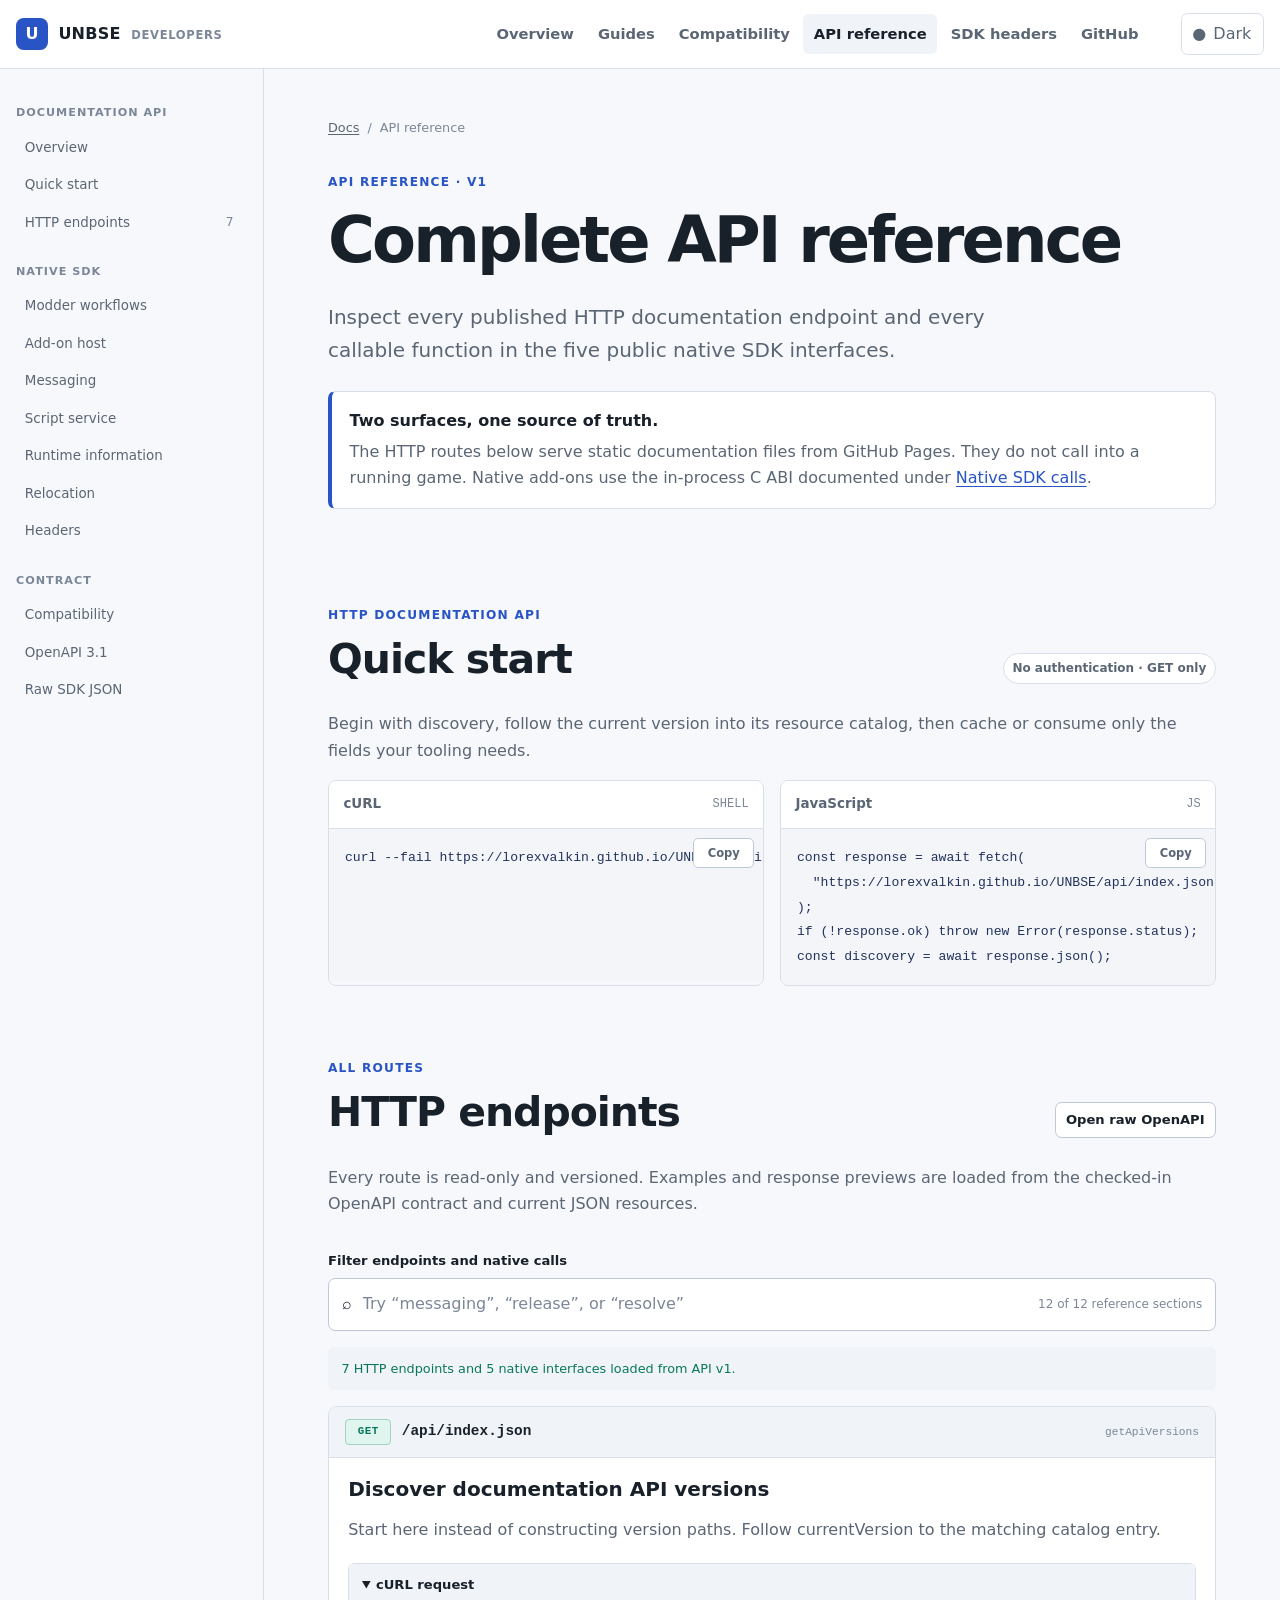
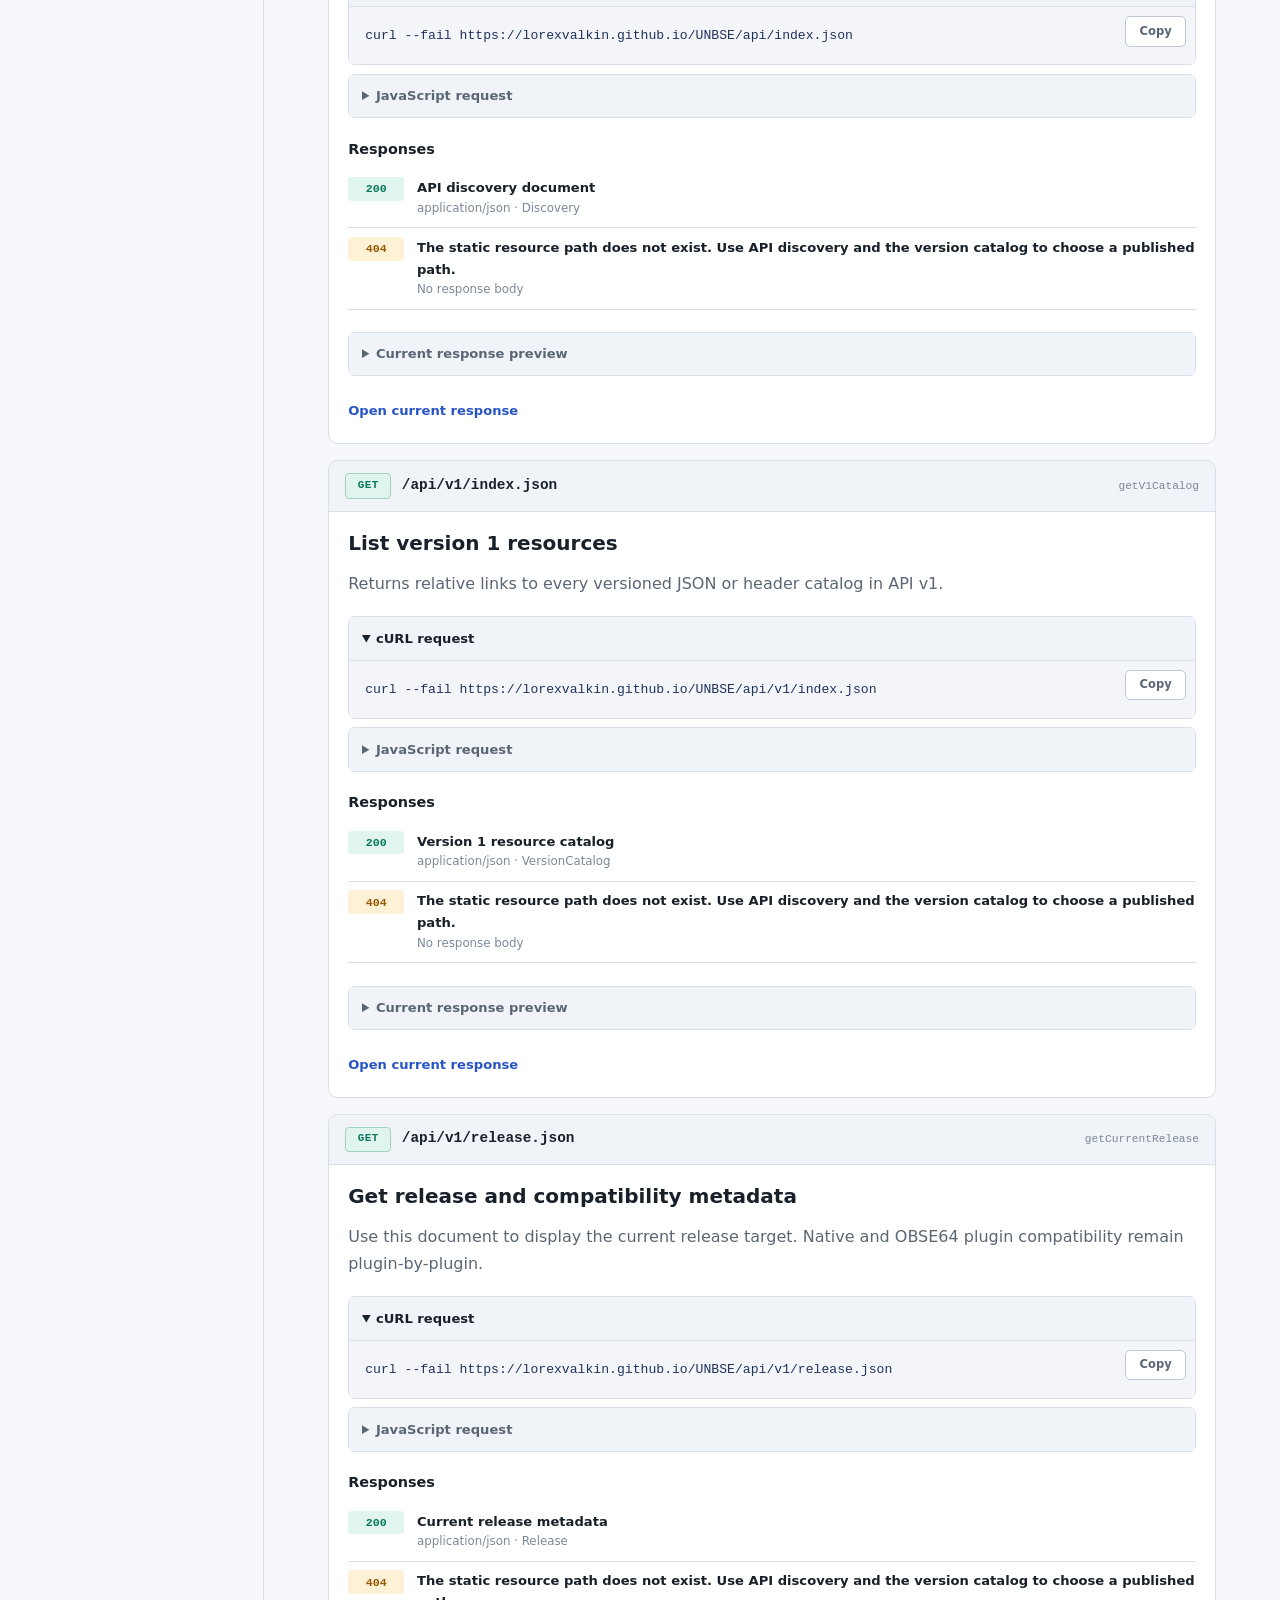
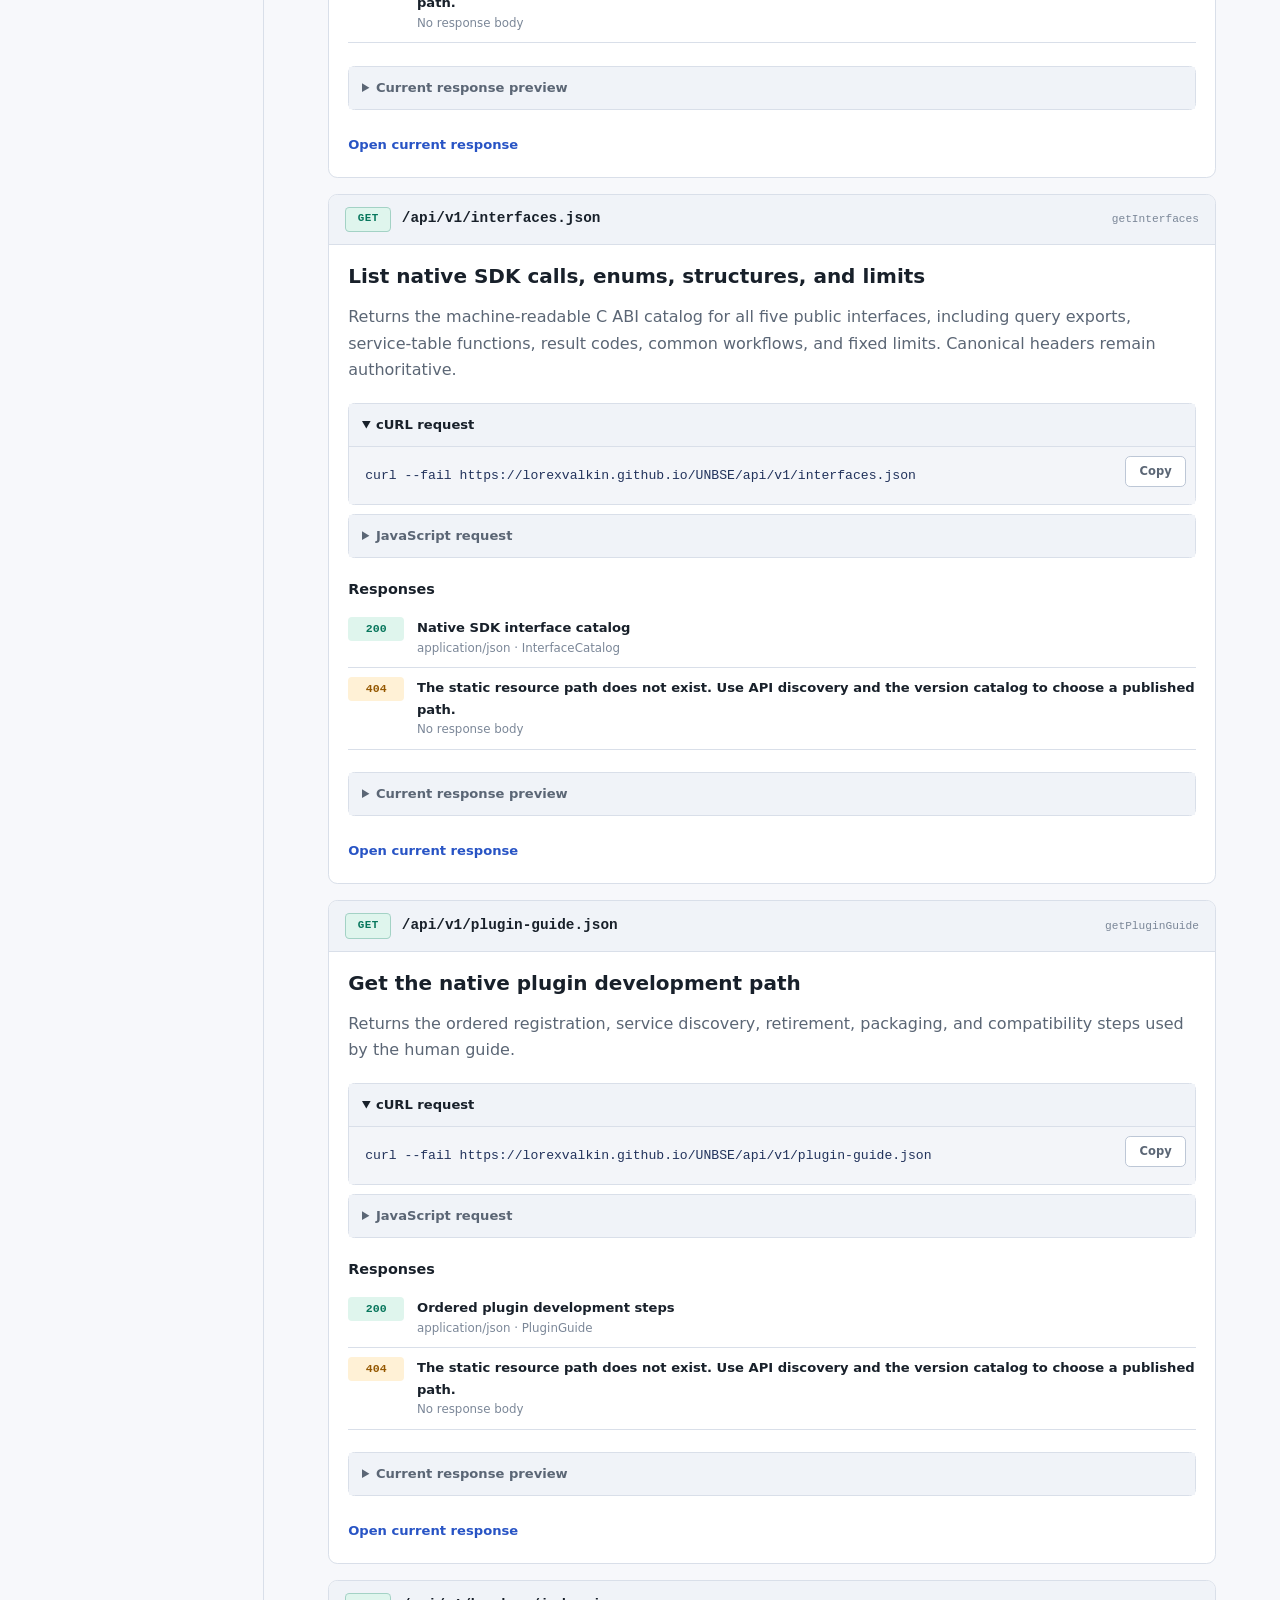
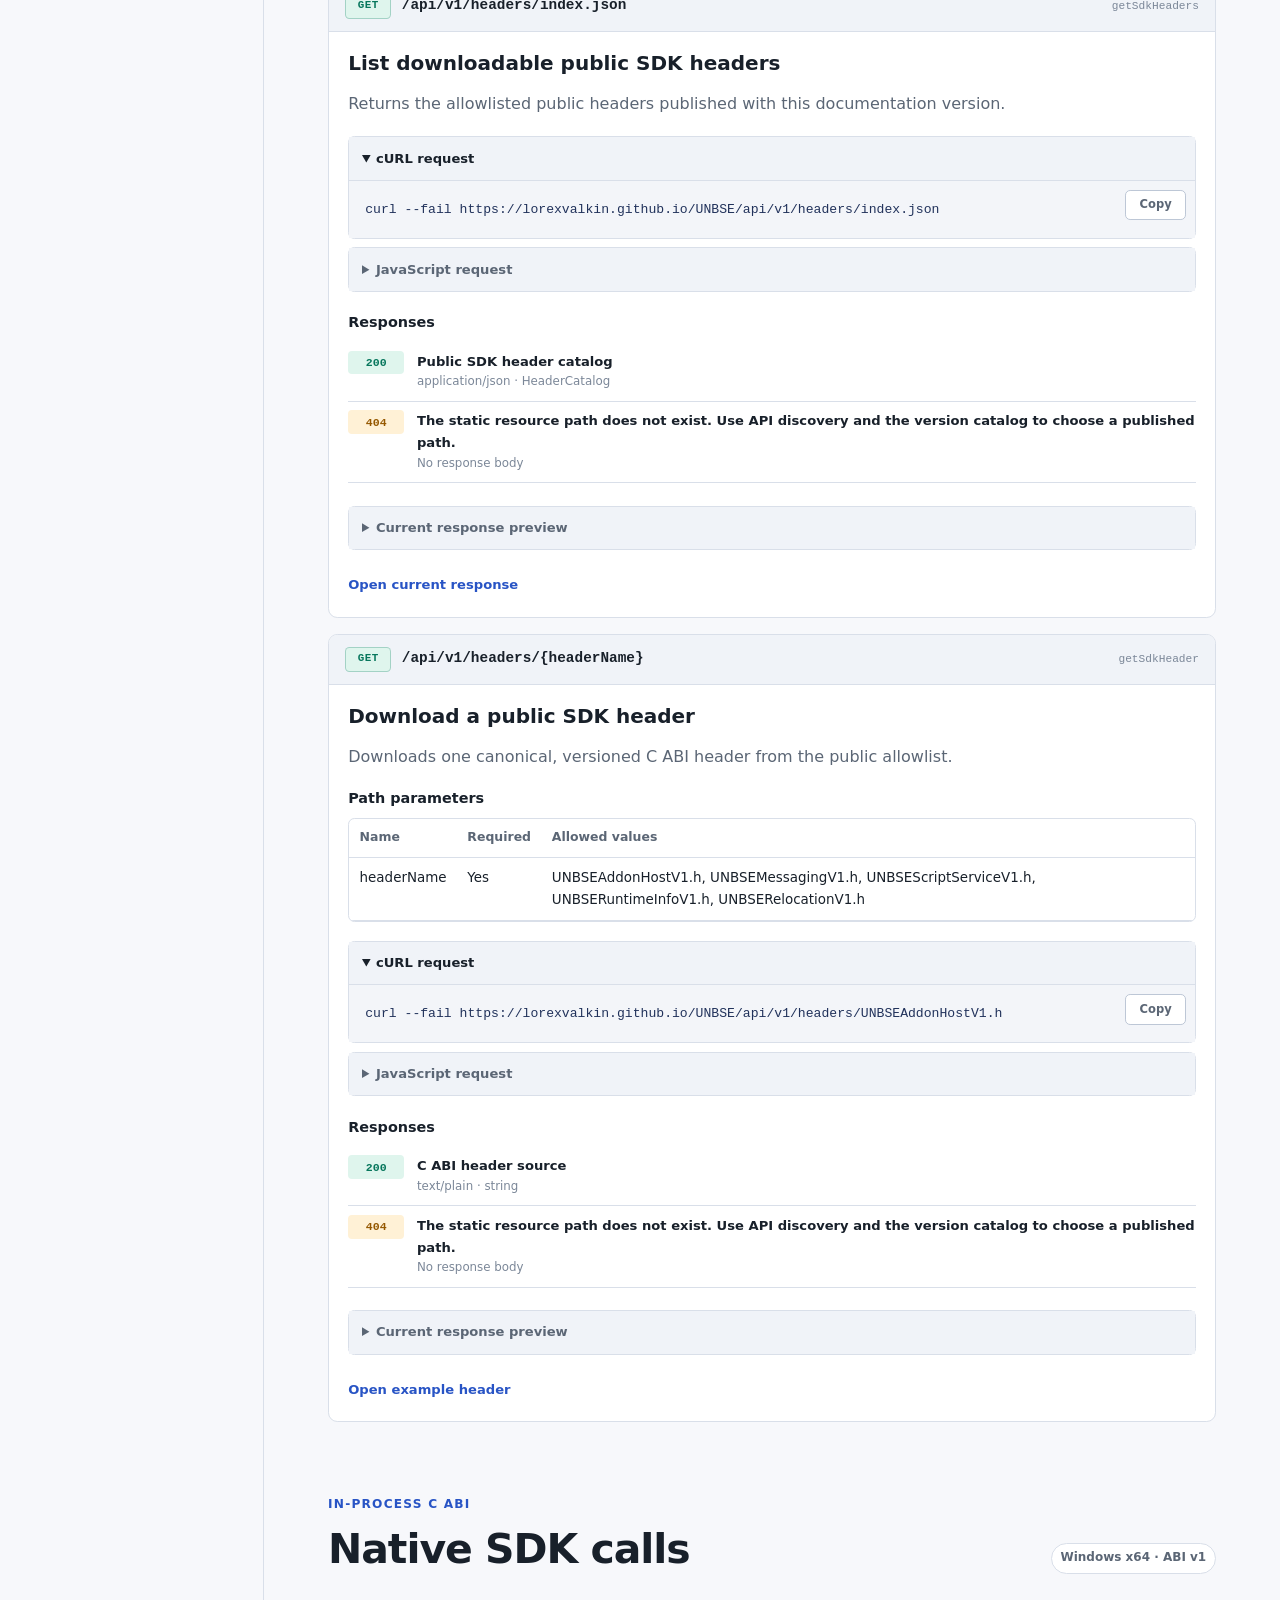
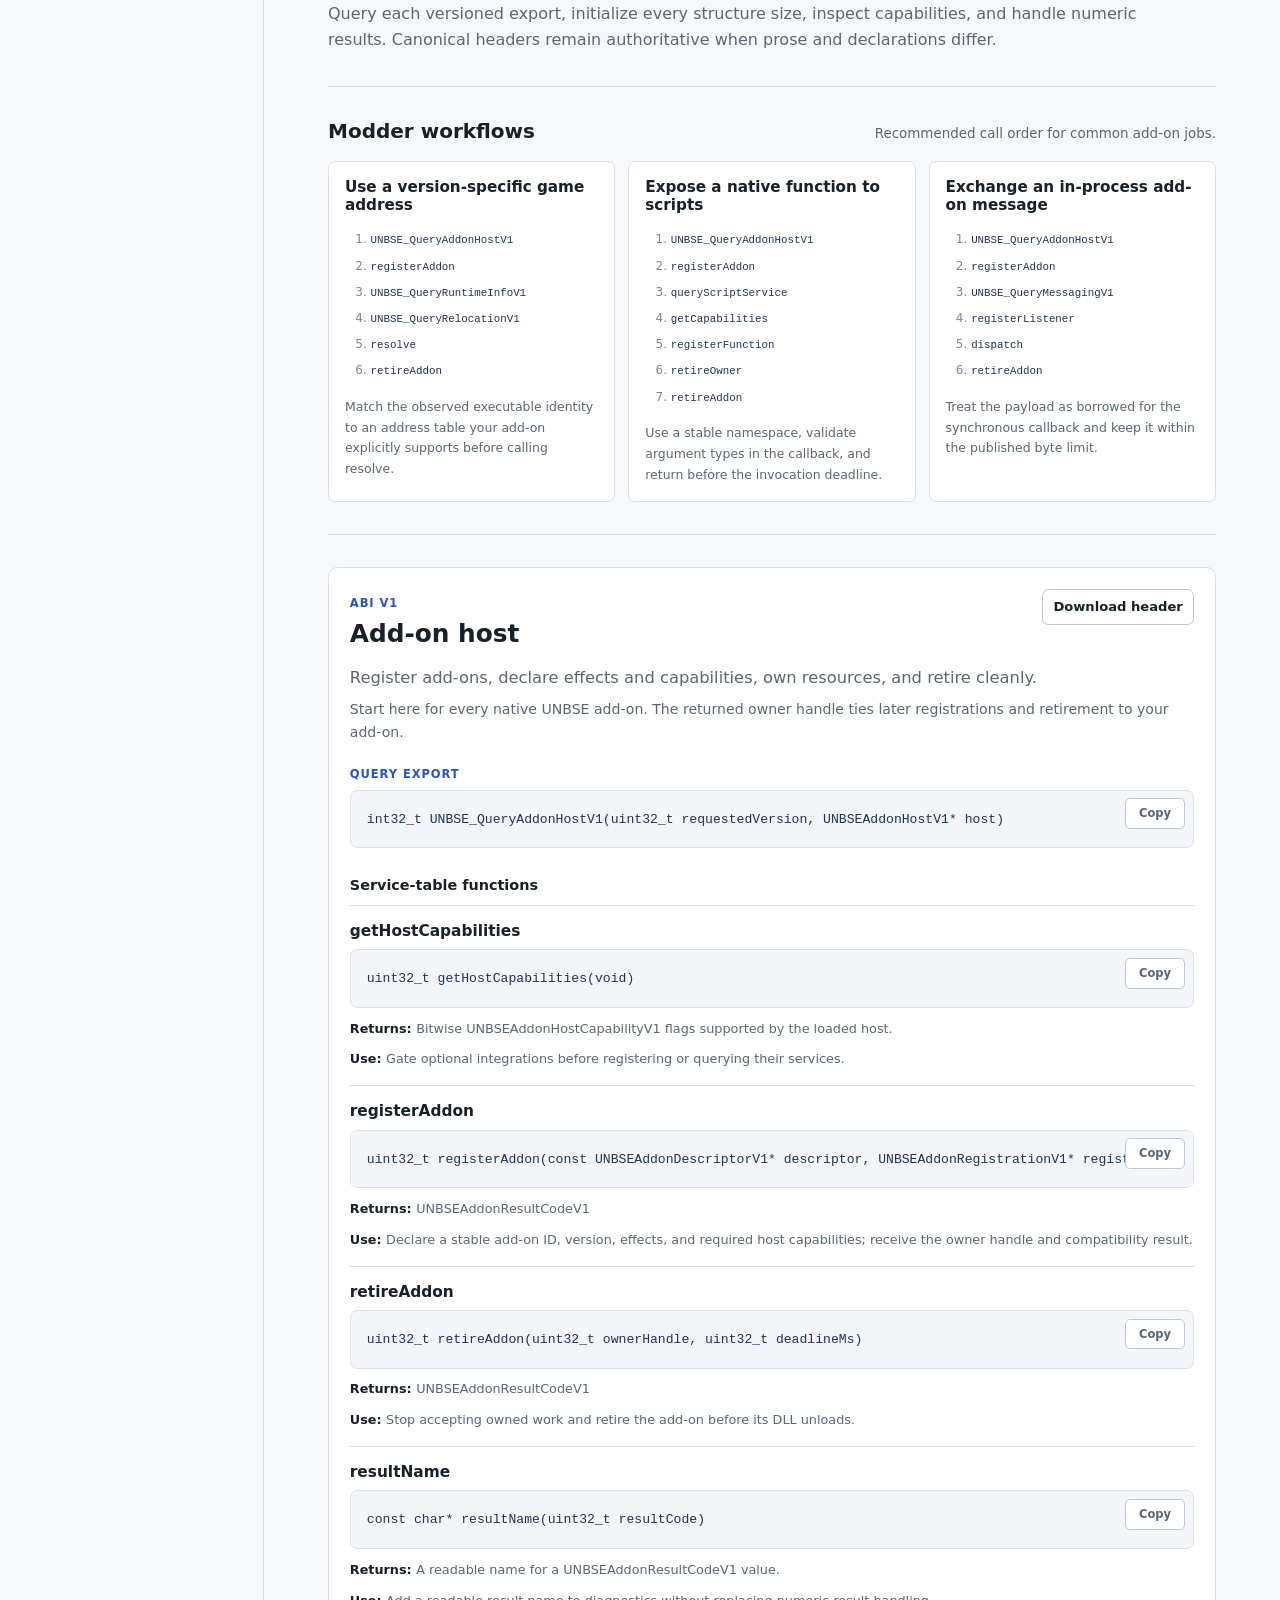
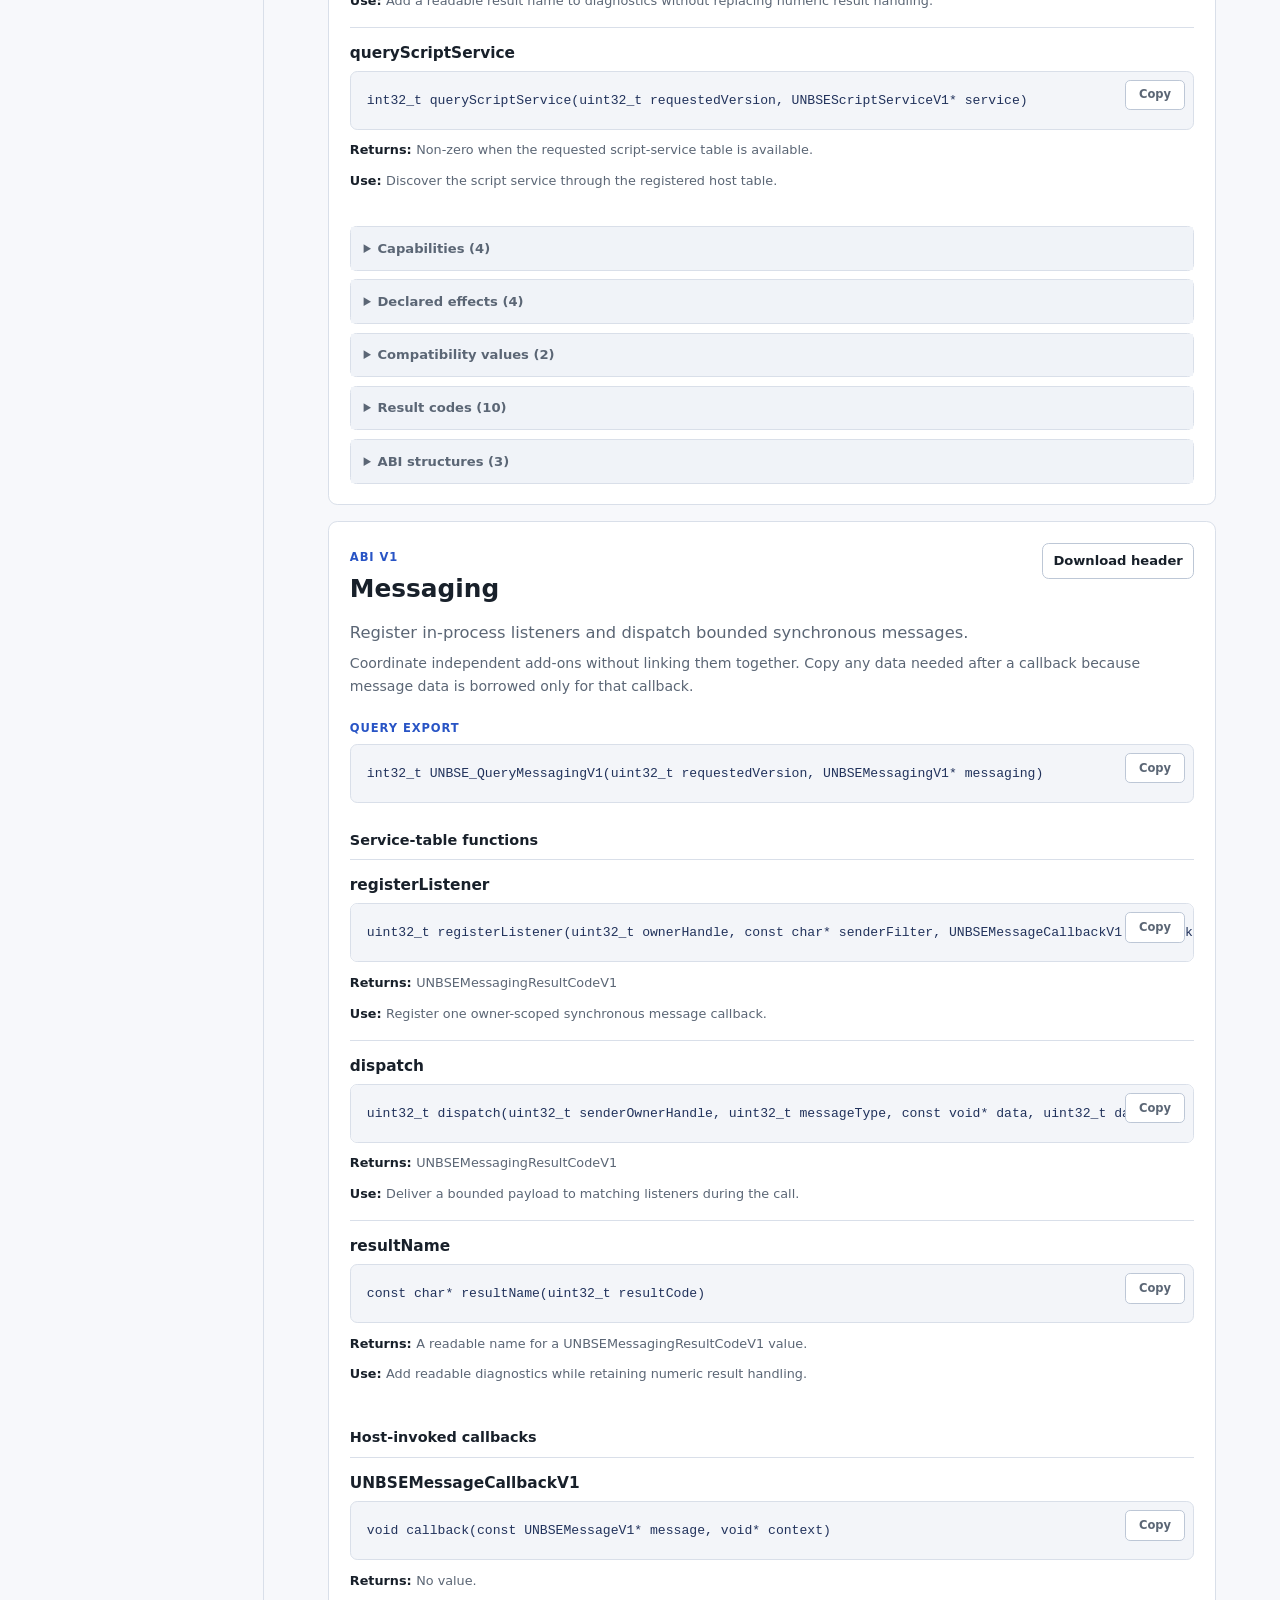
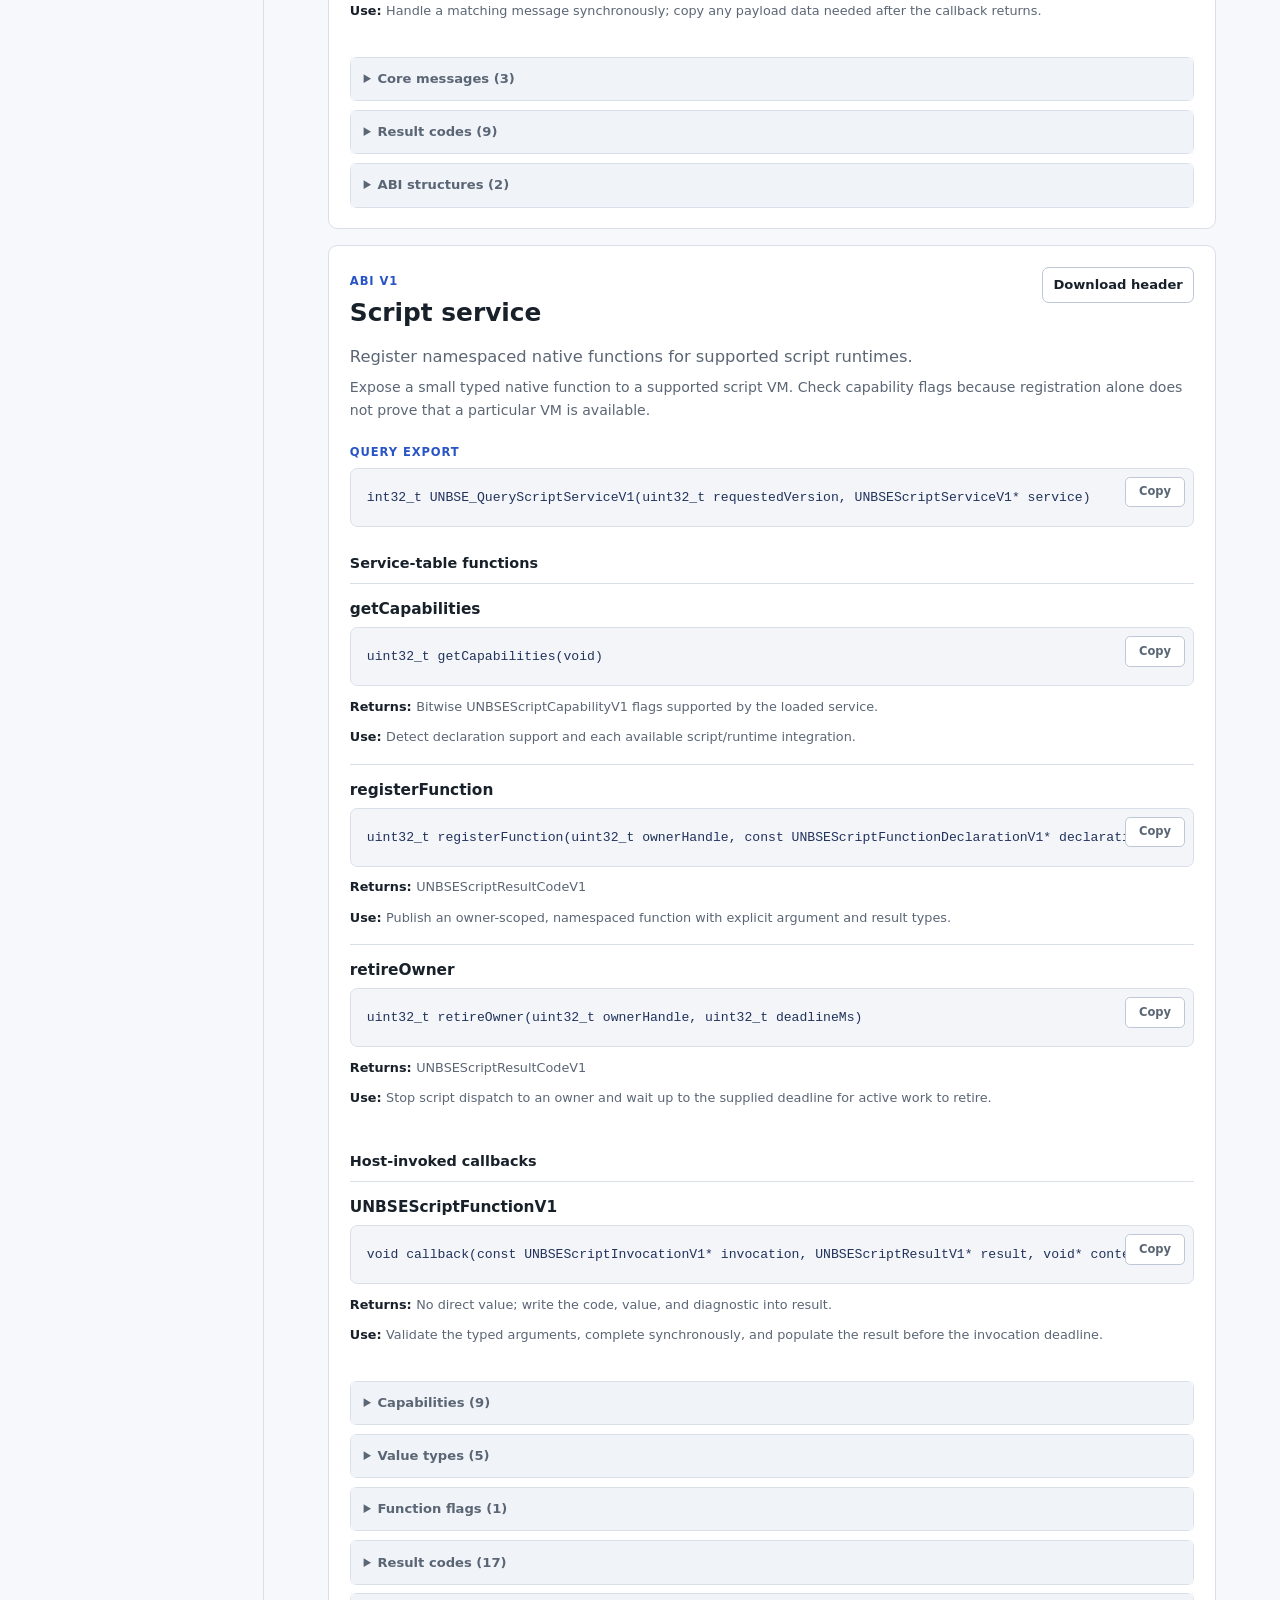
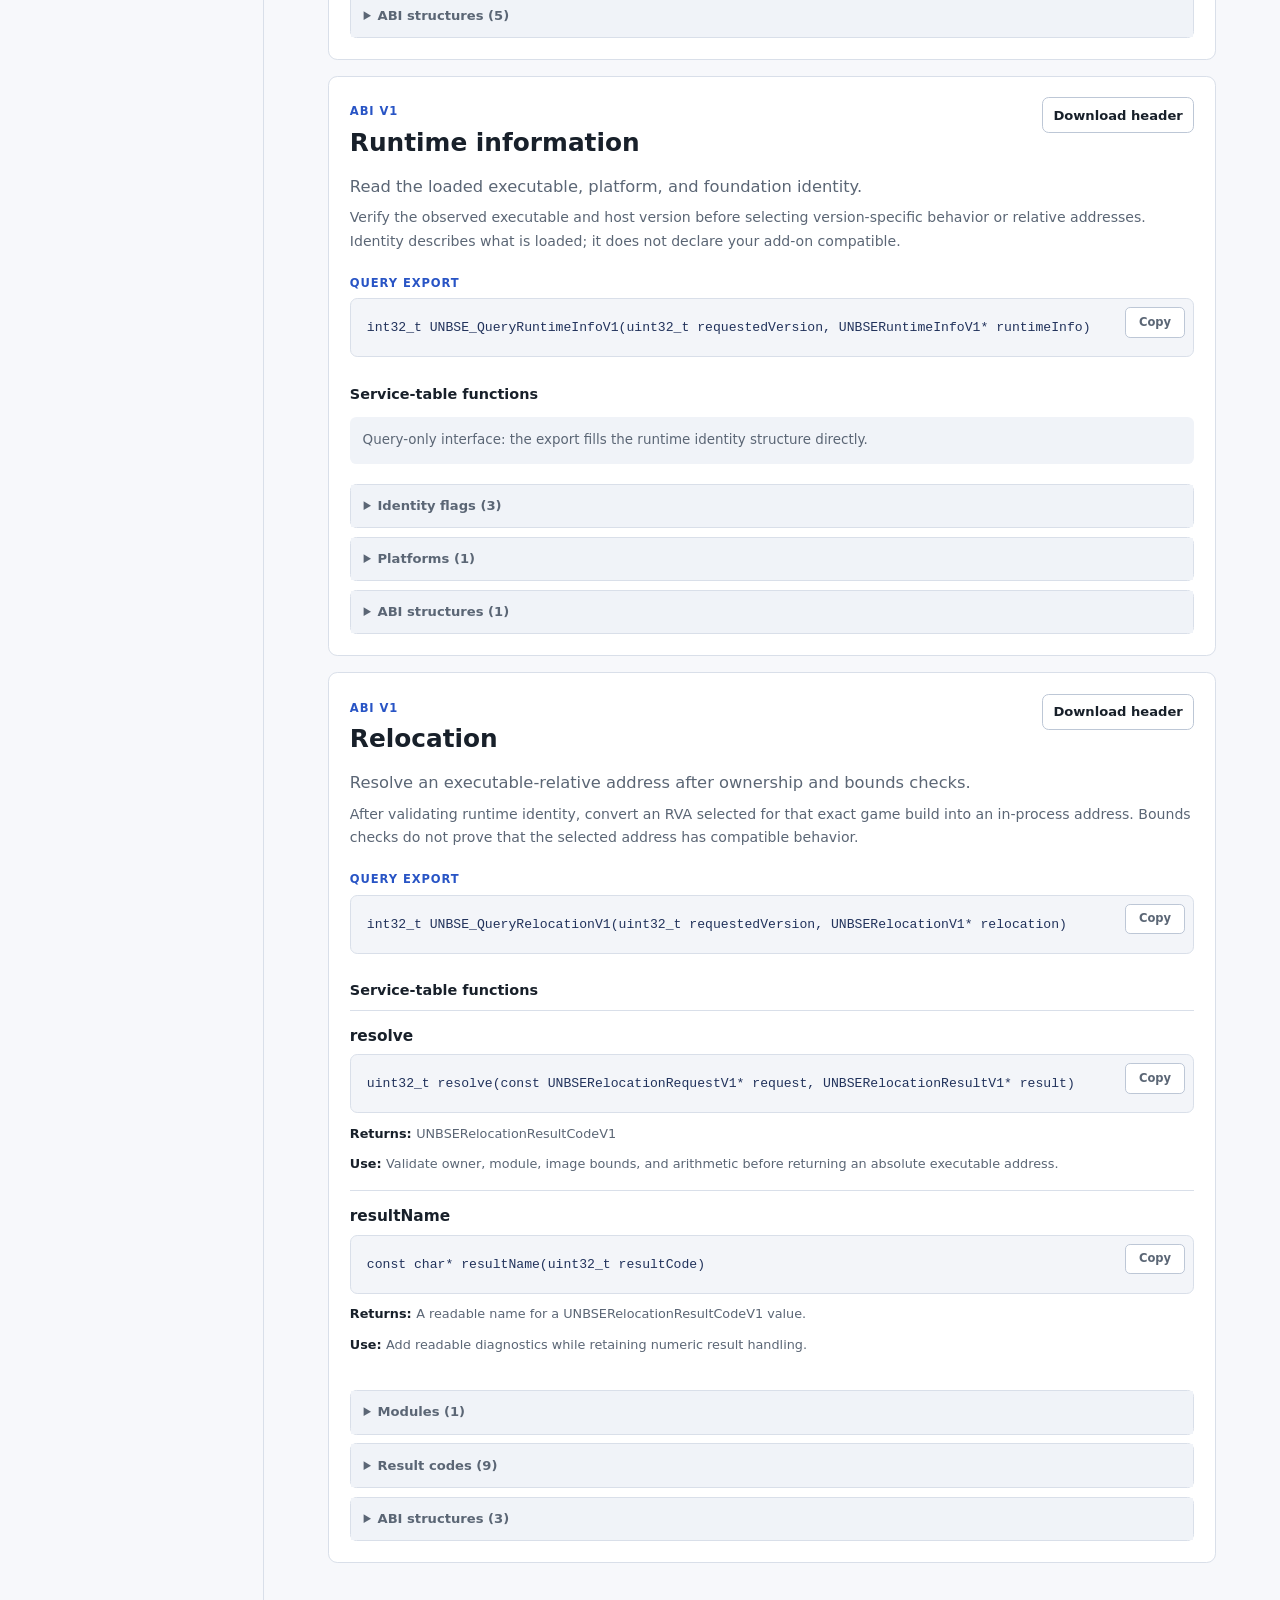
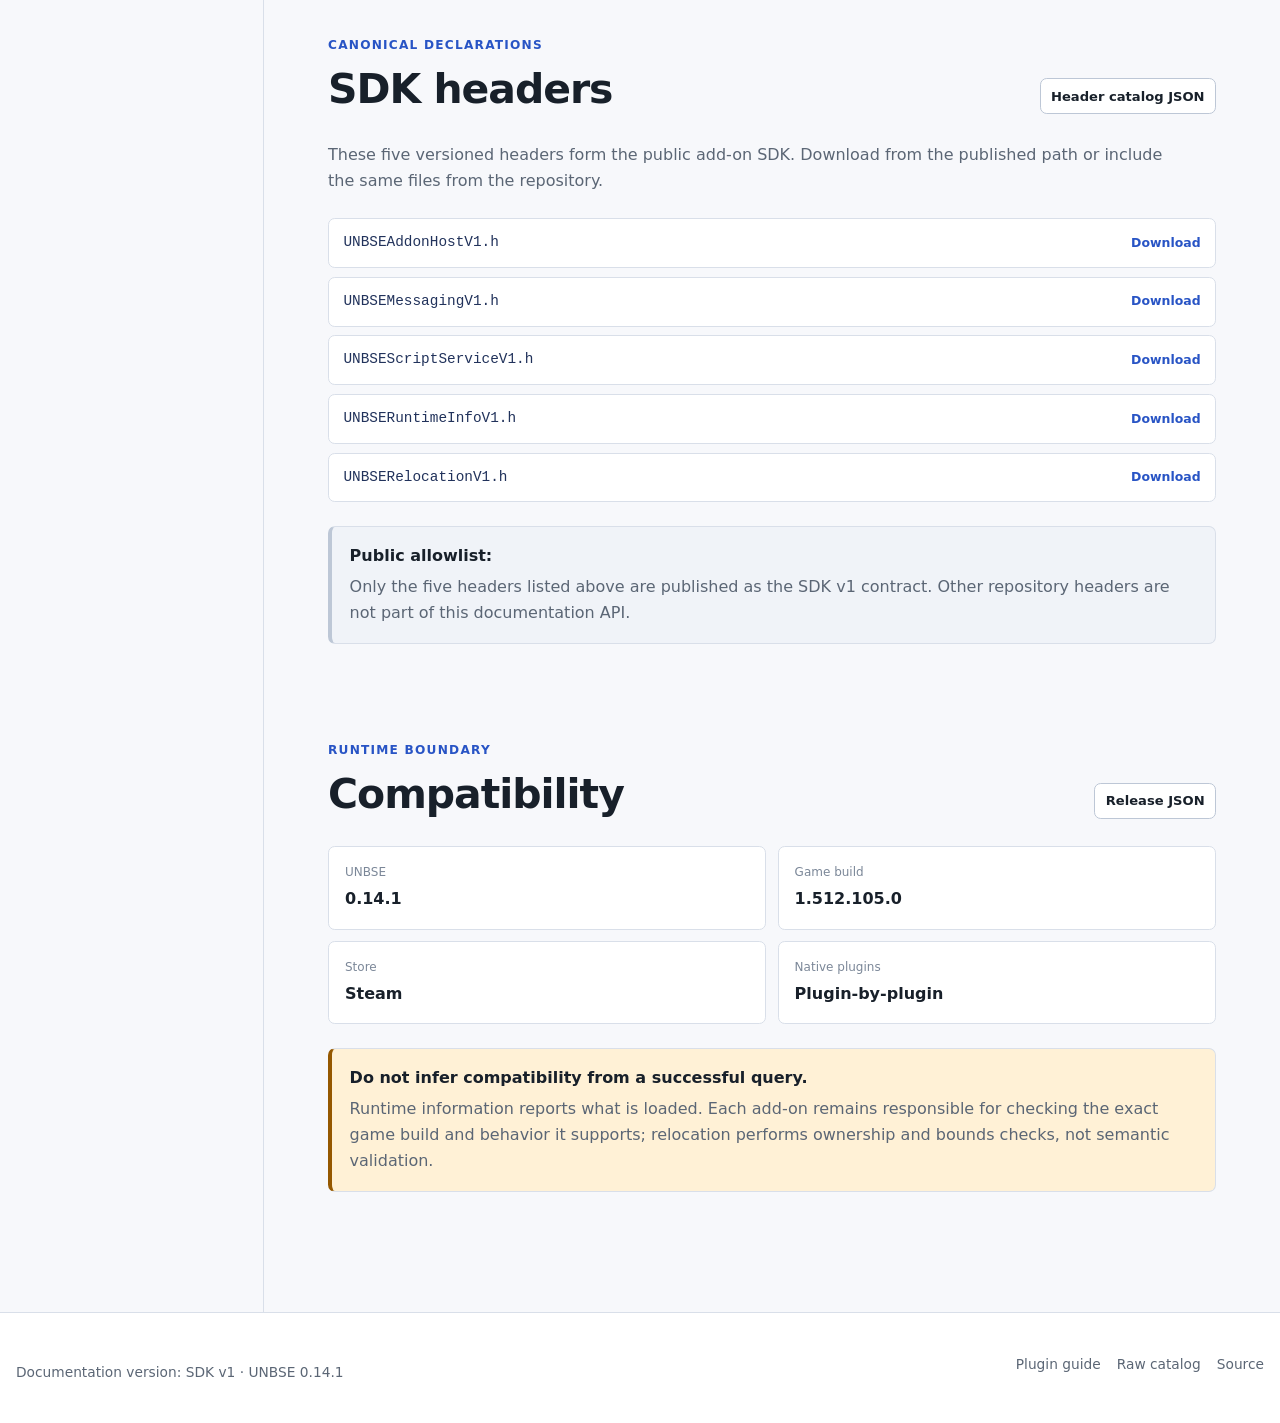
==== commit 3750bd61: "Release-UNBSE-0.14.1-signed-update" ====
--- a/docs/api-reference.html
+++ b/docs/api-reference.html
@@ -218,7 +218,7 @@
           <a class="button compact" href="api/v1/release.json">Release JSON</a>
         </div>
         <div class="compatibility-grid">
-          <div><span>UNBSE</span><strong data-release-version>0.14.0</strong></div>
+          <div><span>UNBSE</span><strong data-release-version>0.14.1</strong></div>
           <div><span>Game build</span><strong data-game-version>1.512.105.0</strong></div>
           <div><span>Store</span><strong data-game-store>Steam</strong></div>
           <div><span>Native plugins</span><strong>Plugin-by-plugin</strong></div>
@@ -237,7 +237,7 @@
 
   <footer class="site-footer docs-footer">
     <div>
-      <p>Documentation version: SDK v1 · UNBSE <span data-release-version>0.14.0</span></p>
+      <p>Documentation version: SDK v1 · UNBSE <span data-release-version>0.14.1</span></p>
       <nav aria-label="Footer navigation">
         <a href="plugin-development.html">Plugin guide</a>
         <a href="api/v1/index.json">Raw catalog</a>
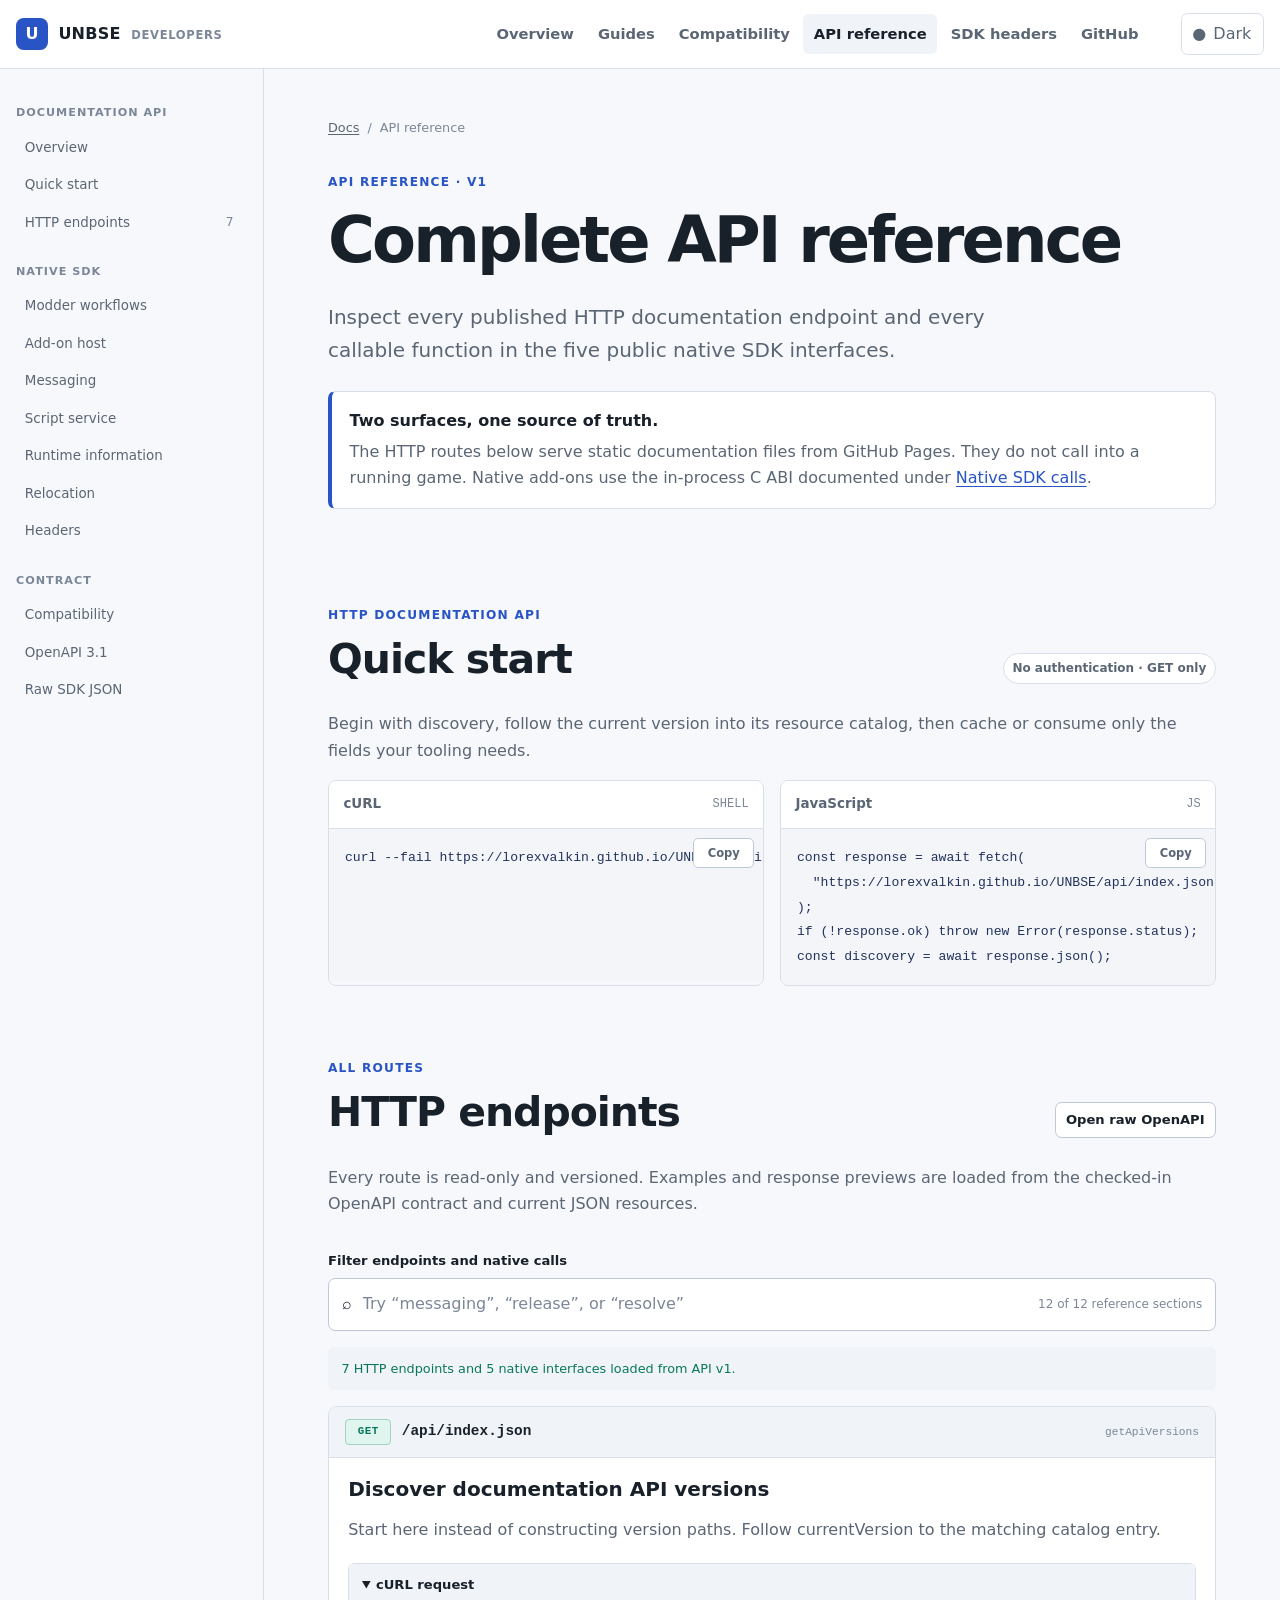
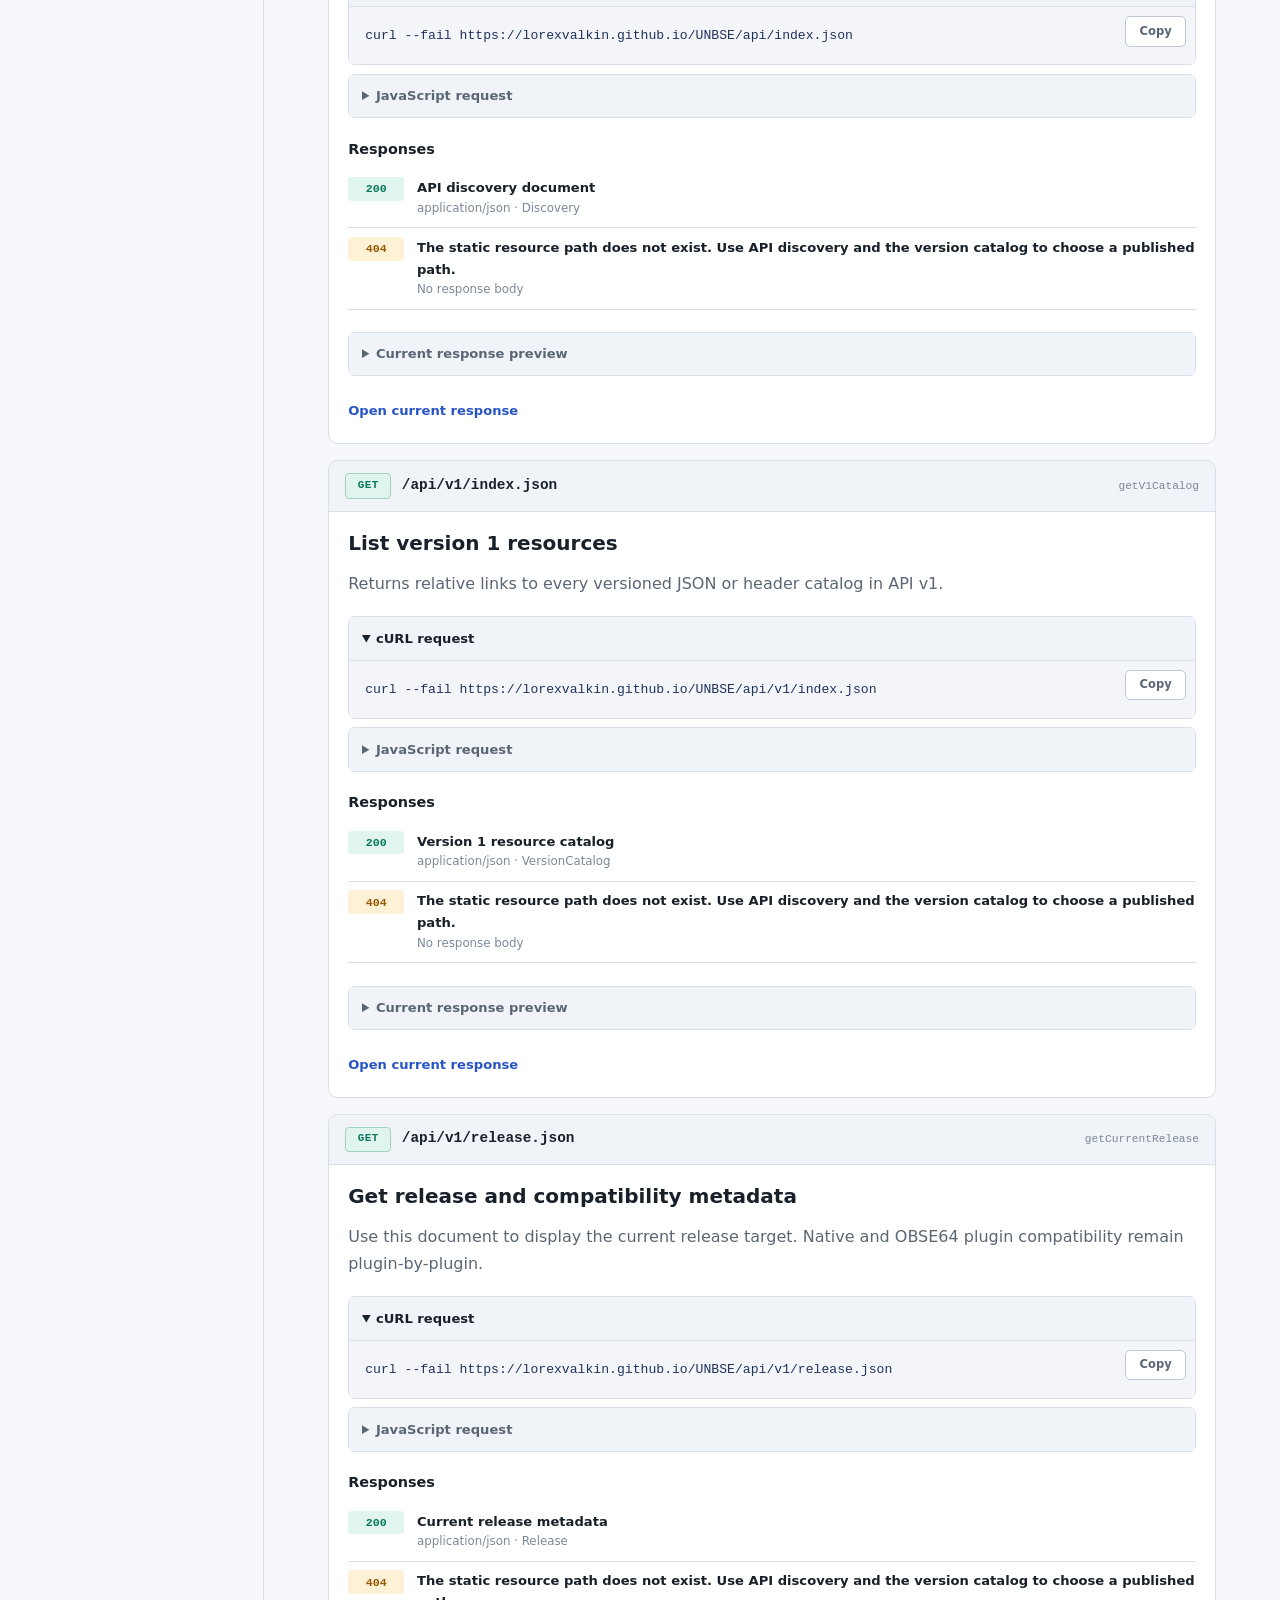
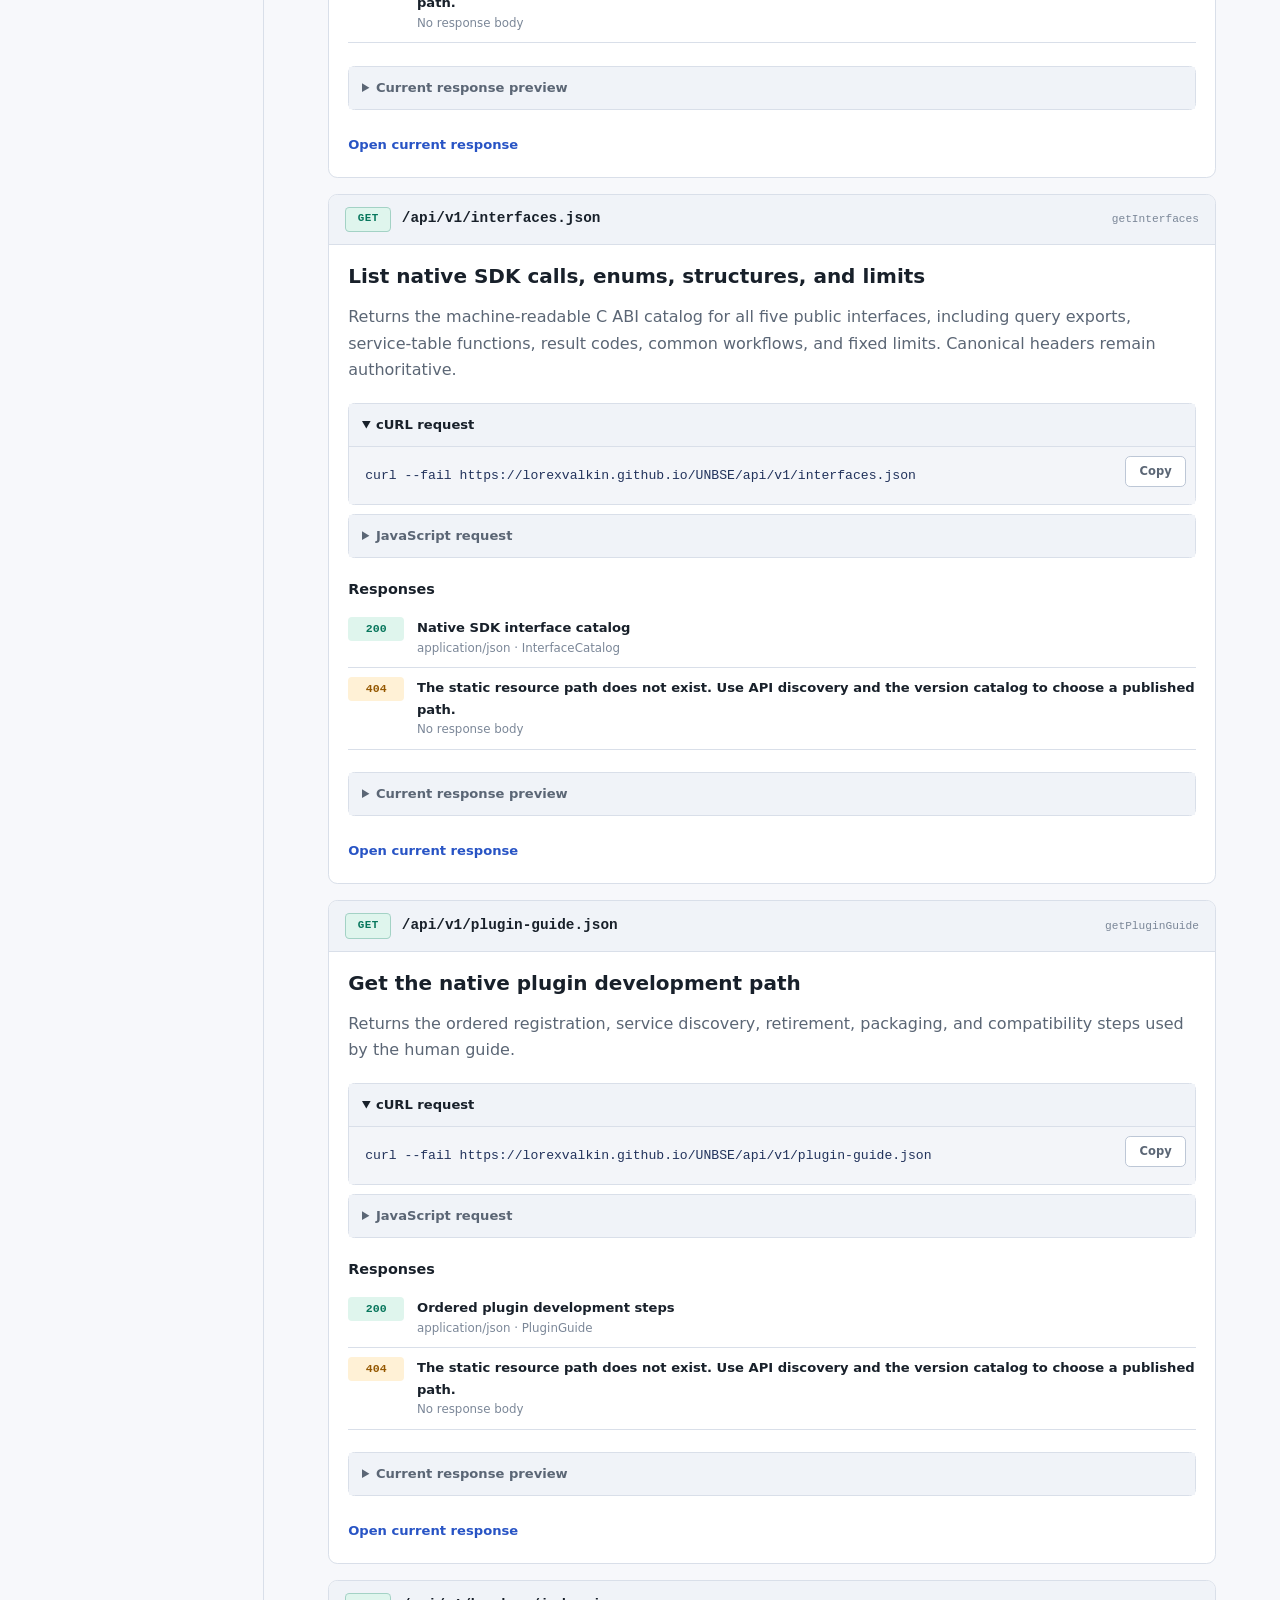
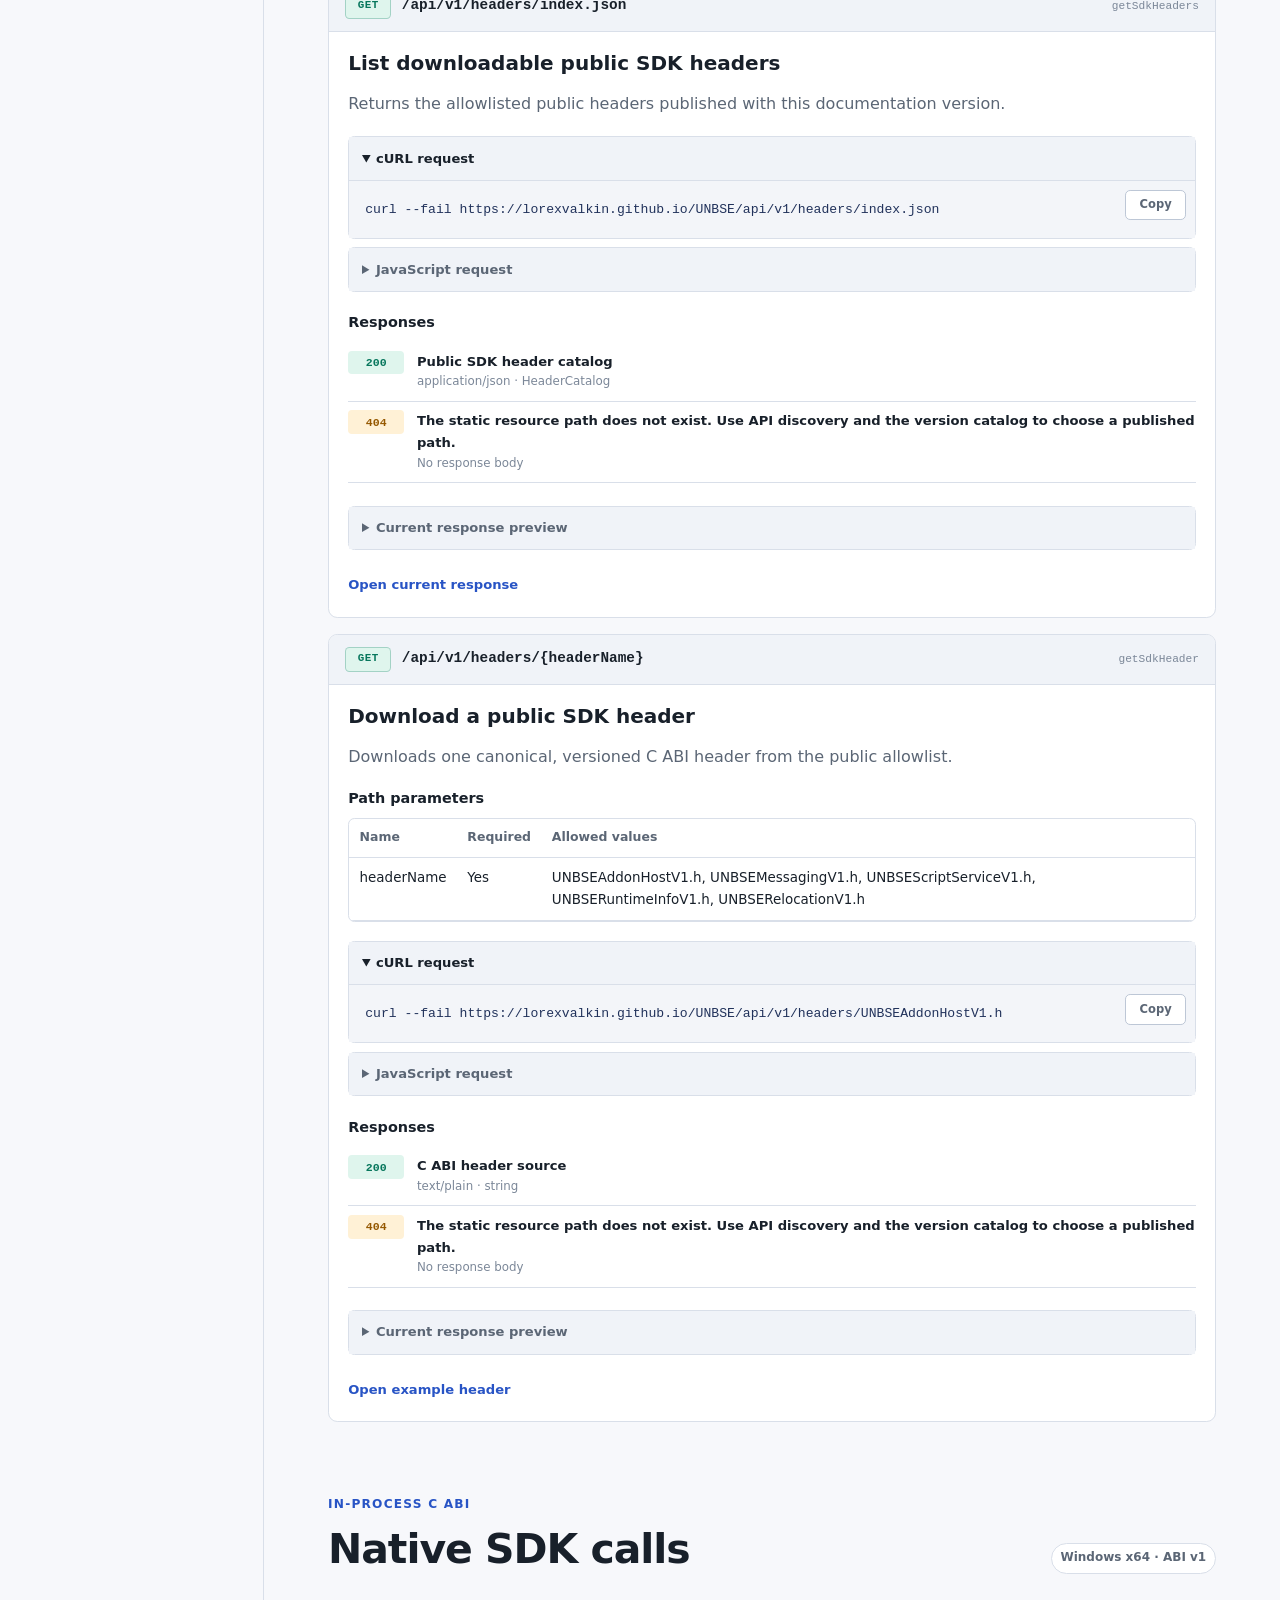
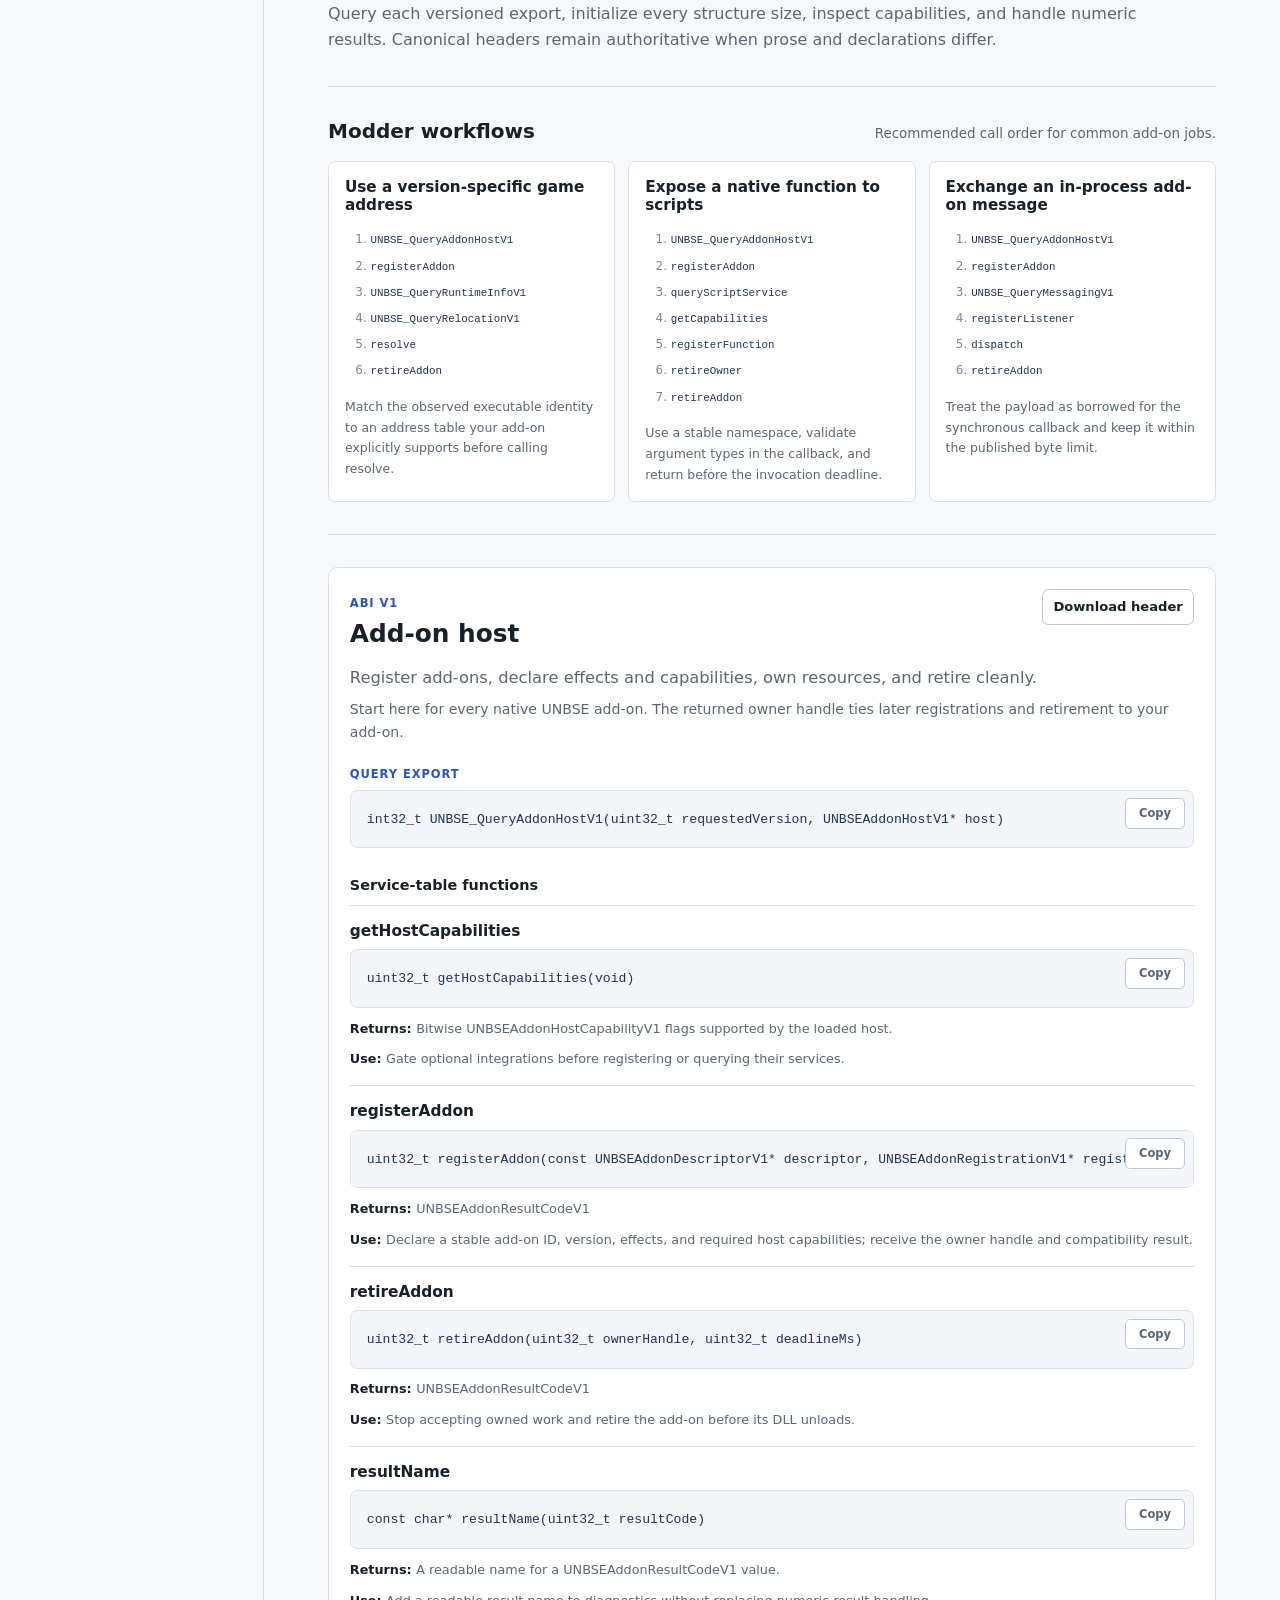
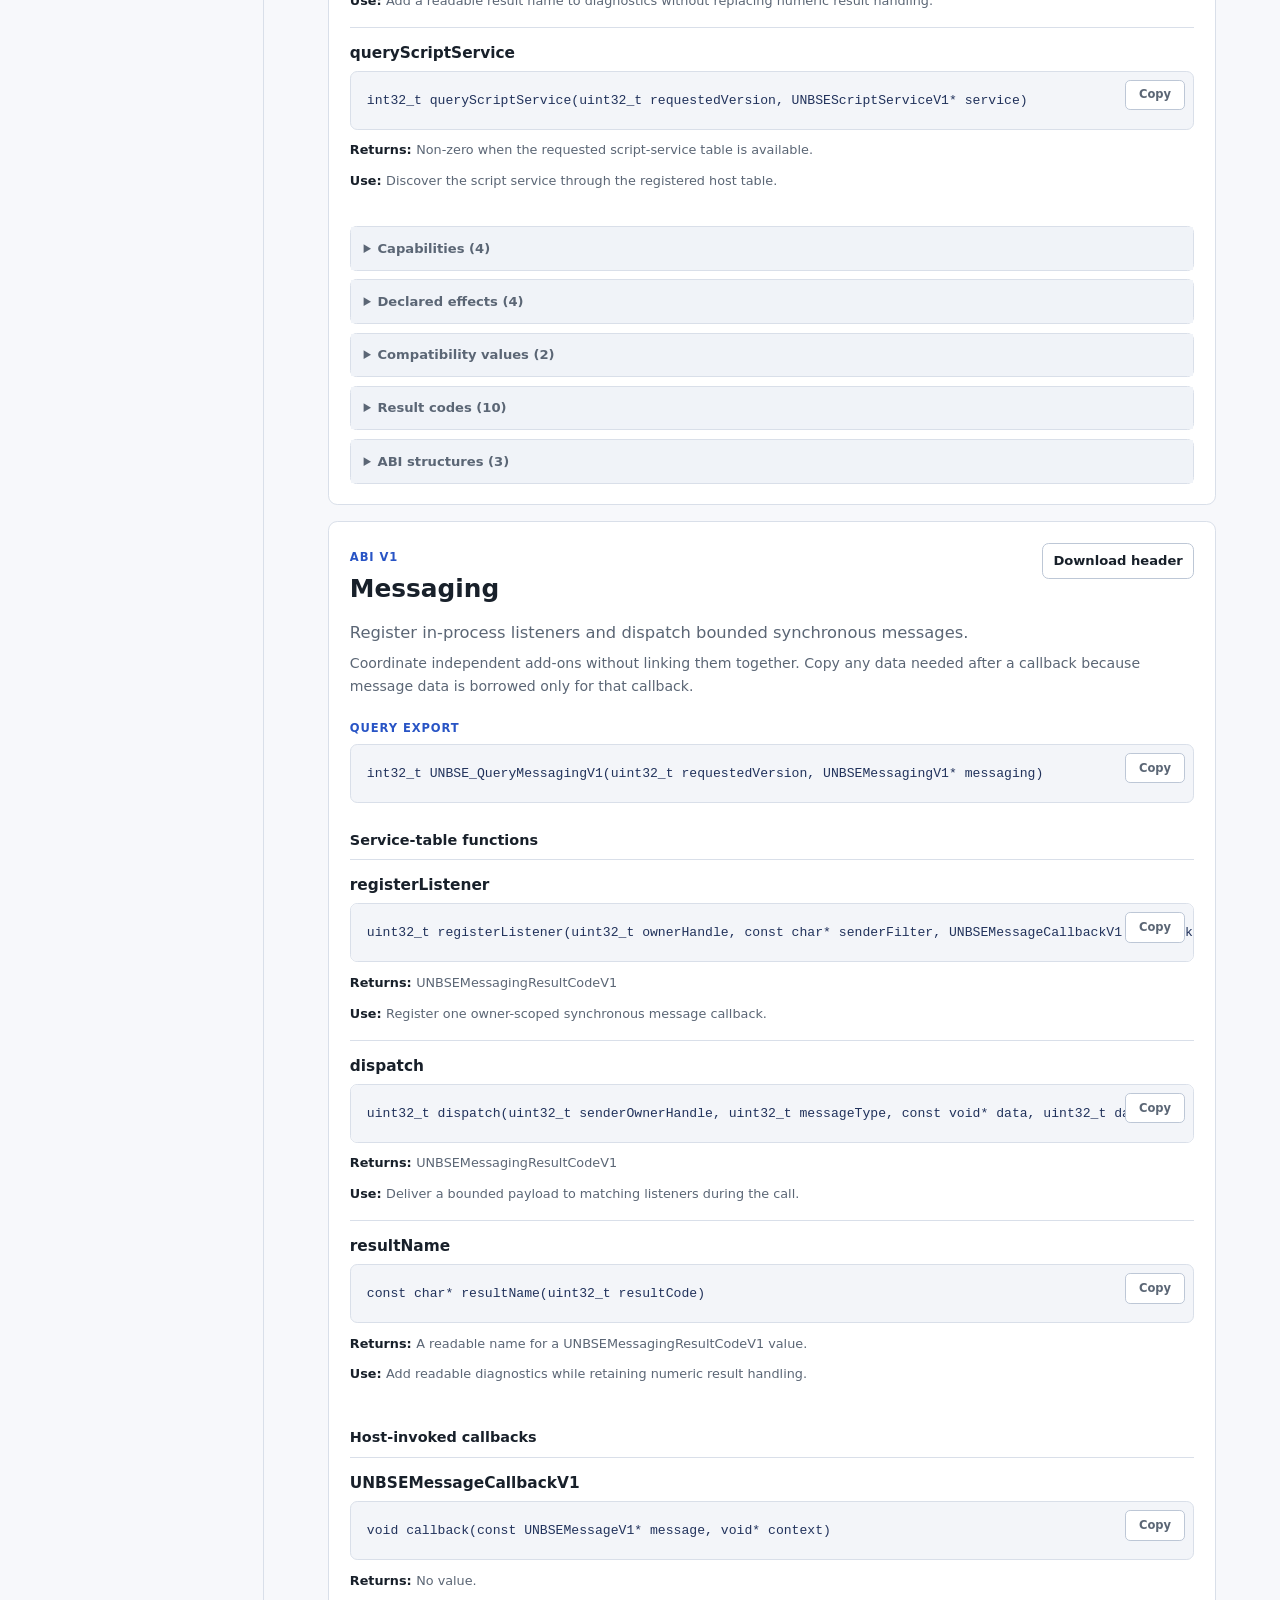
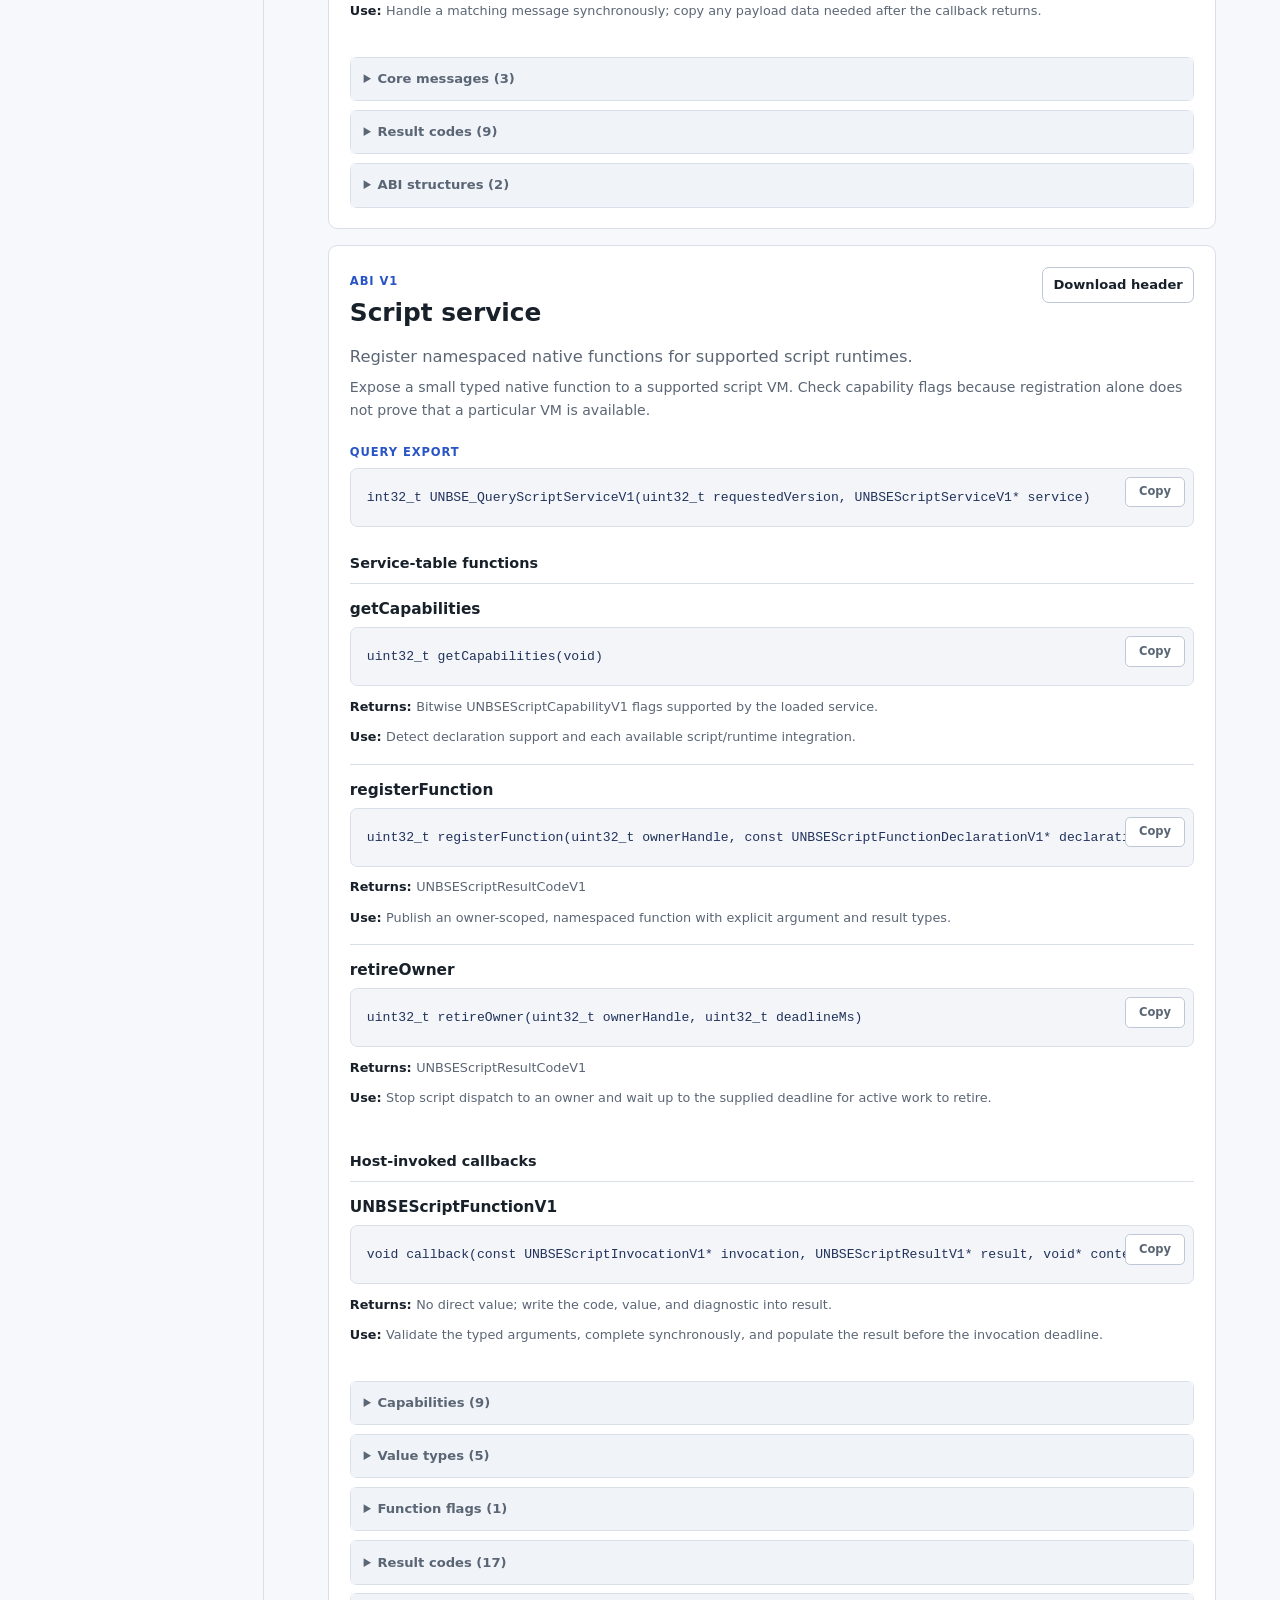
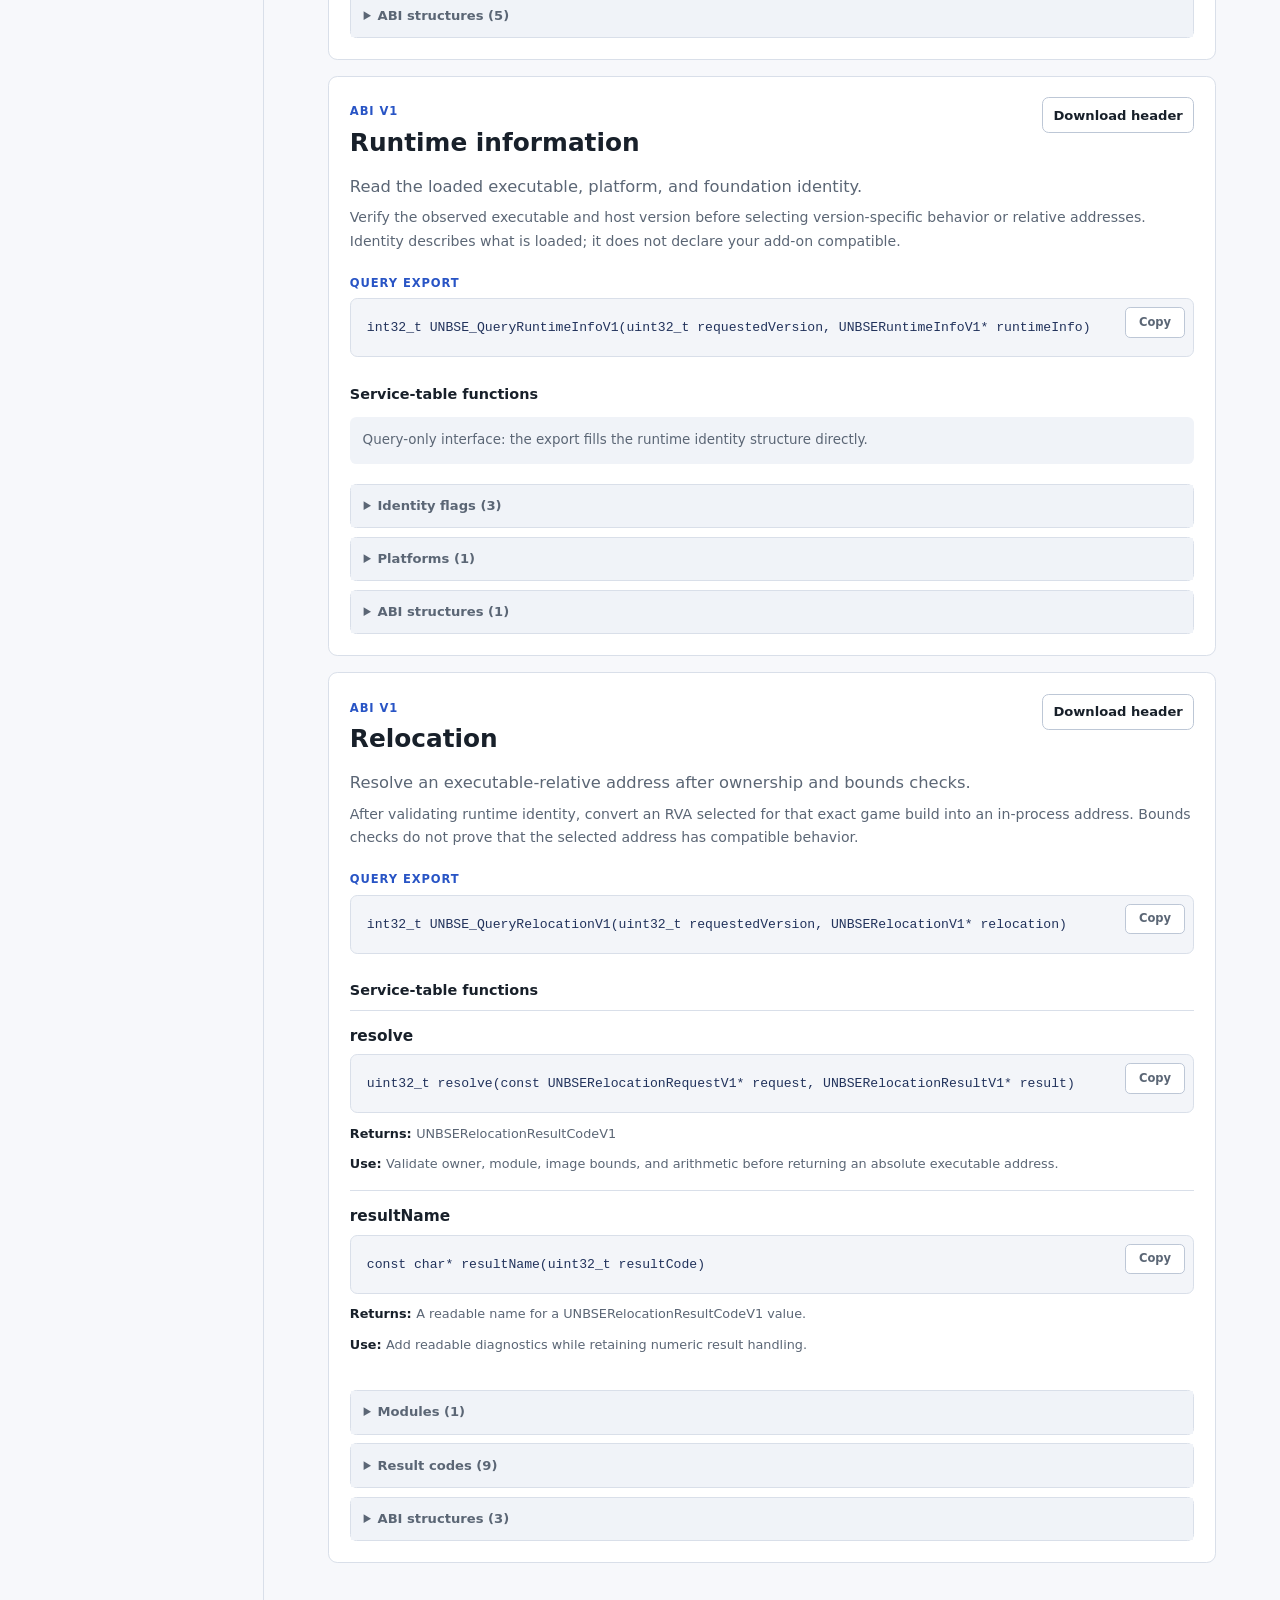
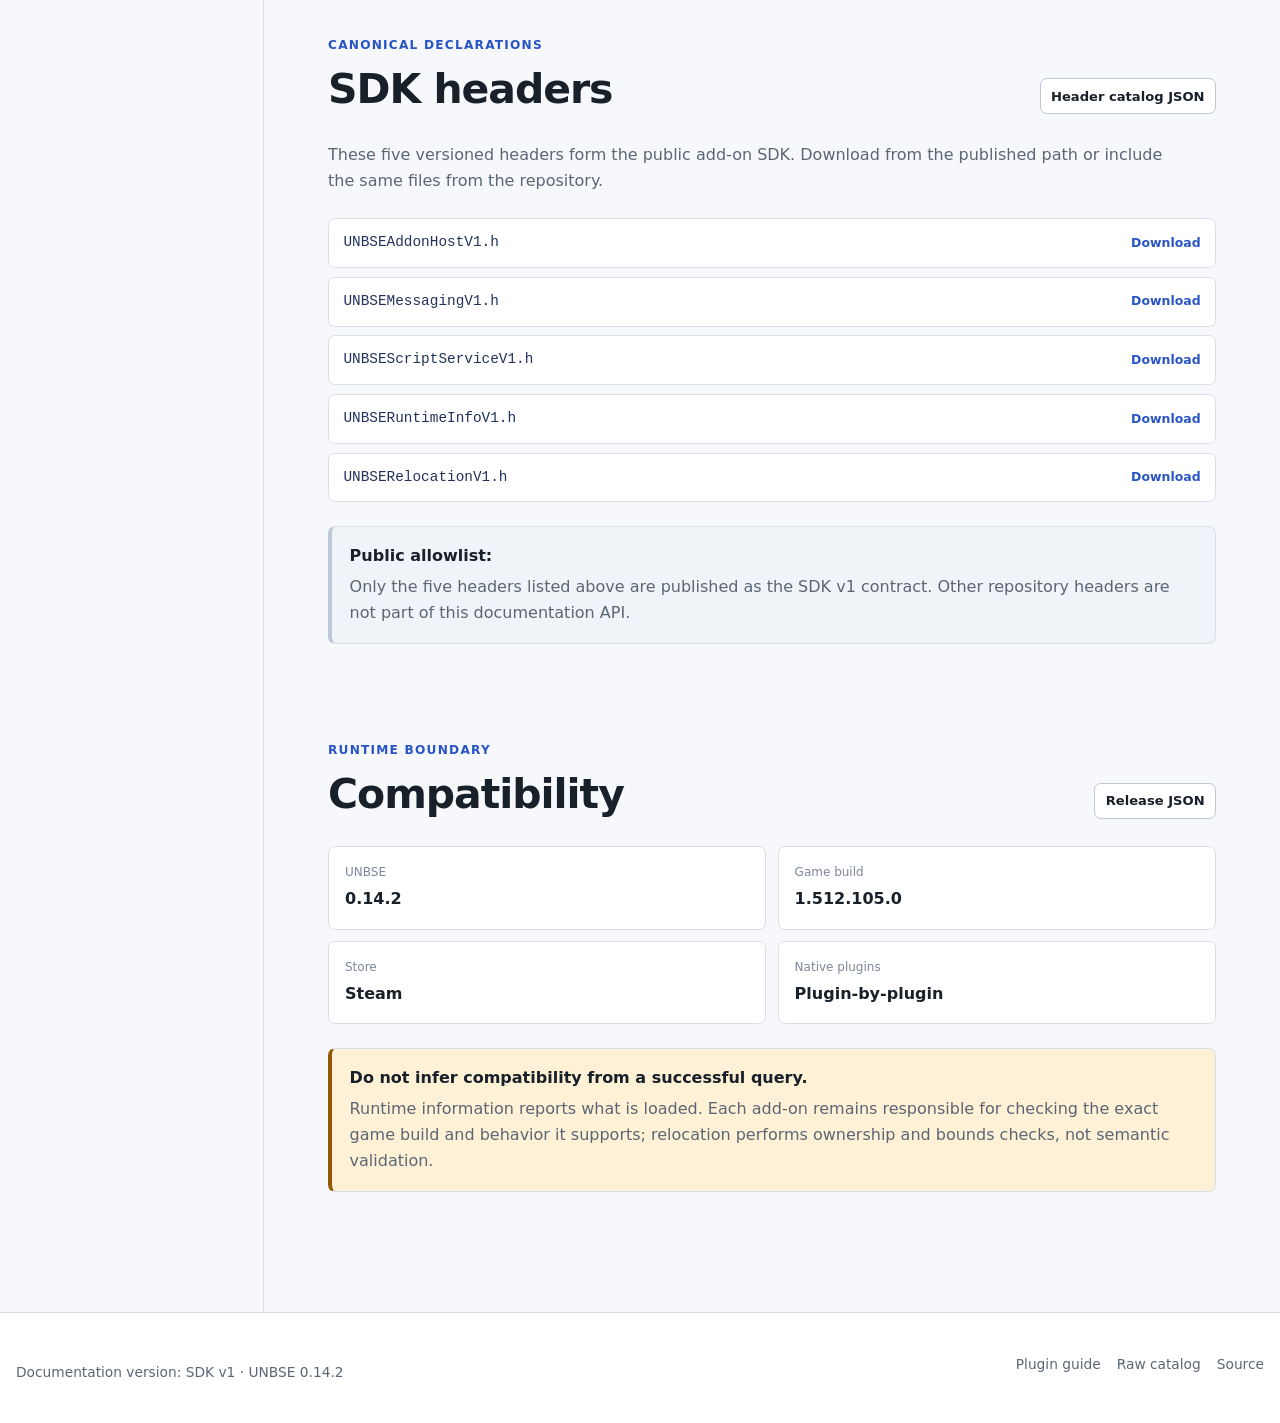
==== commit 23553501: "feat:expand-ScriptService-VM-capacity-for-0.14.2" ====
--- a/docs/api-reference.html
+++ b/docs/api-reference.html
@@ -218,7 +218,7 @@
           <a class="button compact" href="api/v1/release.json">Release JSON</a>
         </div>
         <div class="compatibility-grid">
-          <div><span>UNBSE</span><strong data-release-version>0.14.1</strong></div>
+          <div><span>UNBSE</span><strong data-release-version>0.14.2</strong></div>
           <div><span>Game build</span><strong data-game-version>1.512.105.0</strong></div>
           <div><span>Store</span><strong data-game-store>Steam</strong></div>
           <div><span>Native plugins</span><strong>Plugin-by-plugin</strong></div>
@@ -237,7 +237,7 @@
 
   <footer class="site-footer docs-footer">
     <div>
-      <p>Documentation version: SDK v1 · UNBSE <span data-release-version>0.14.1</span></p>
+      <p>Documentation version: SDK v1 · UNBSE <span data-release-version>0.14.2</span></p>
       <nav aria-label="Footer navigation">
         <a href="plugin-development.html">Plugin guide</a>
         <a href="api/v1/index.json">Raw catalog</a>
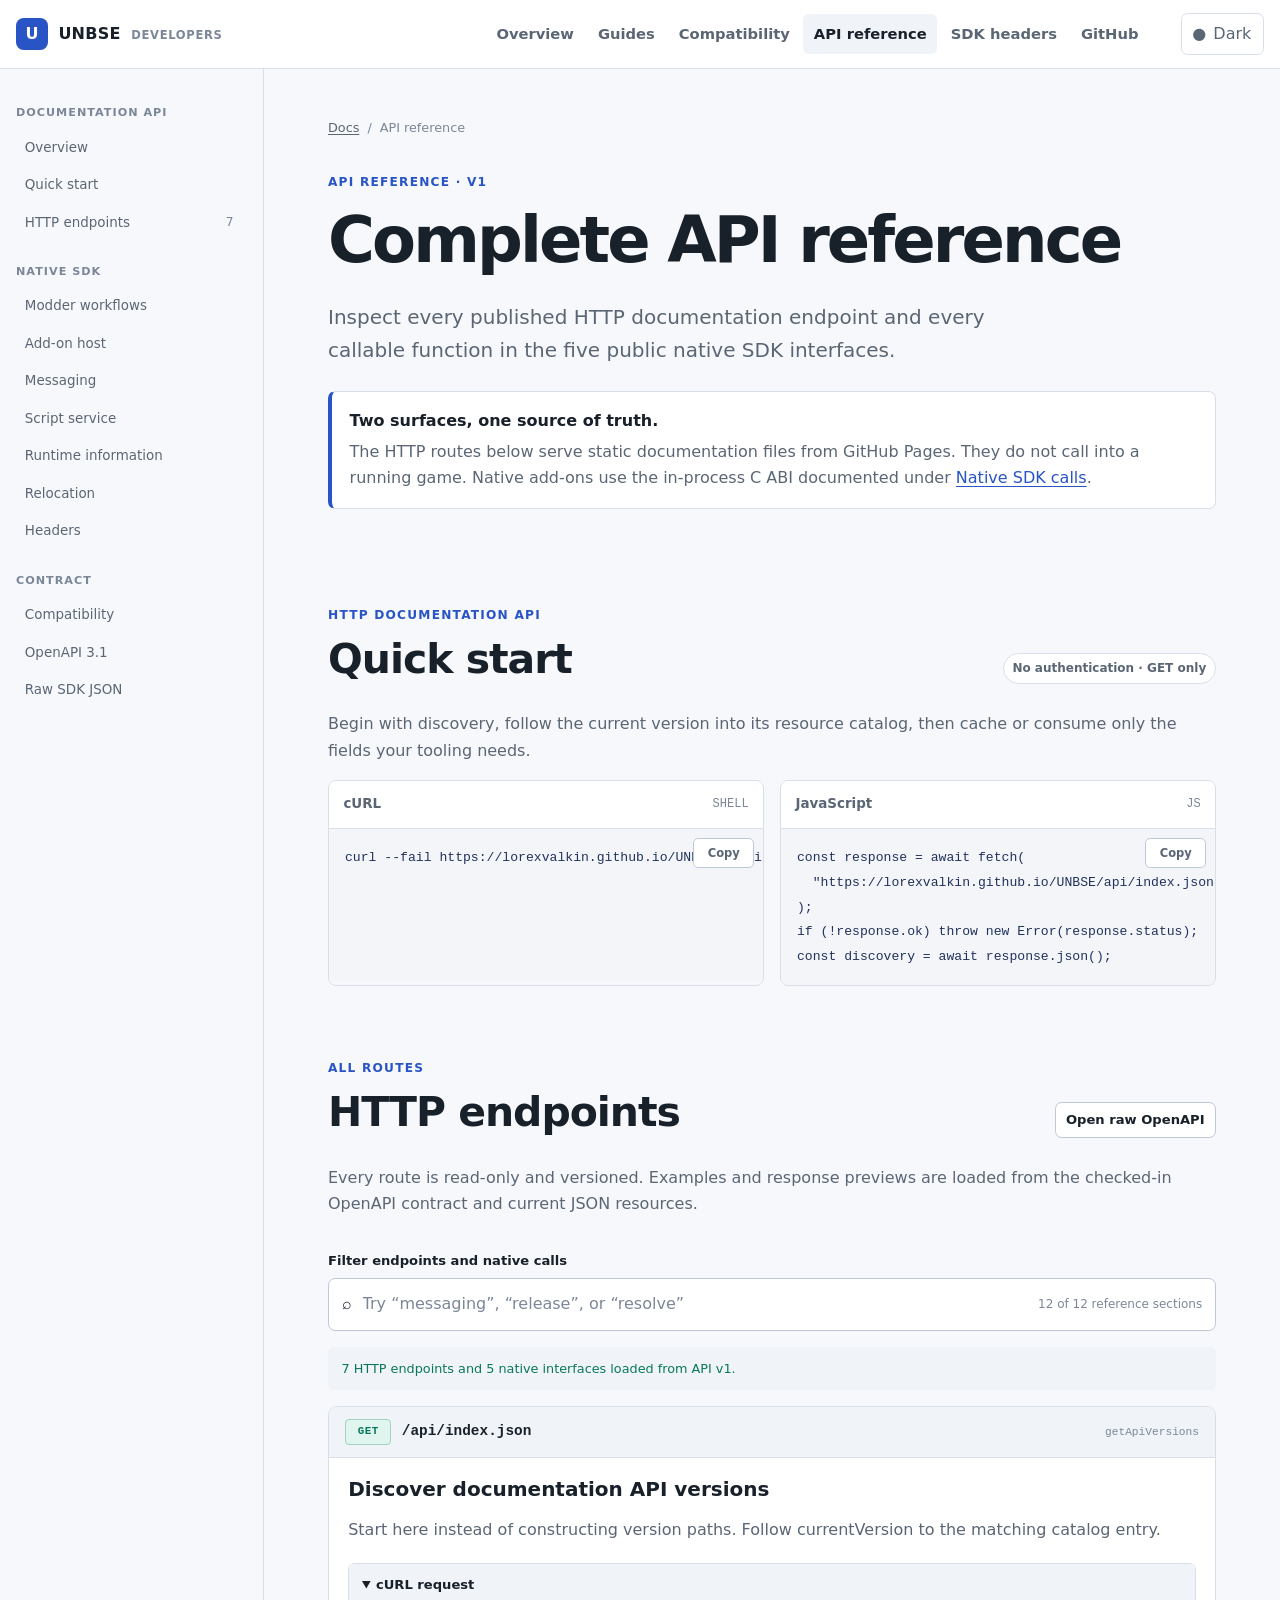
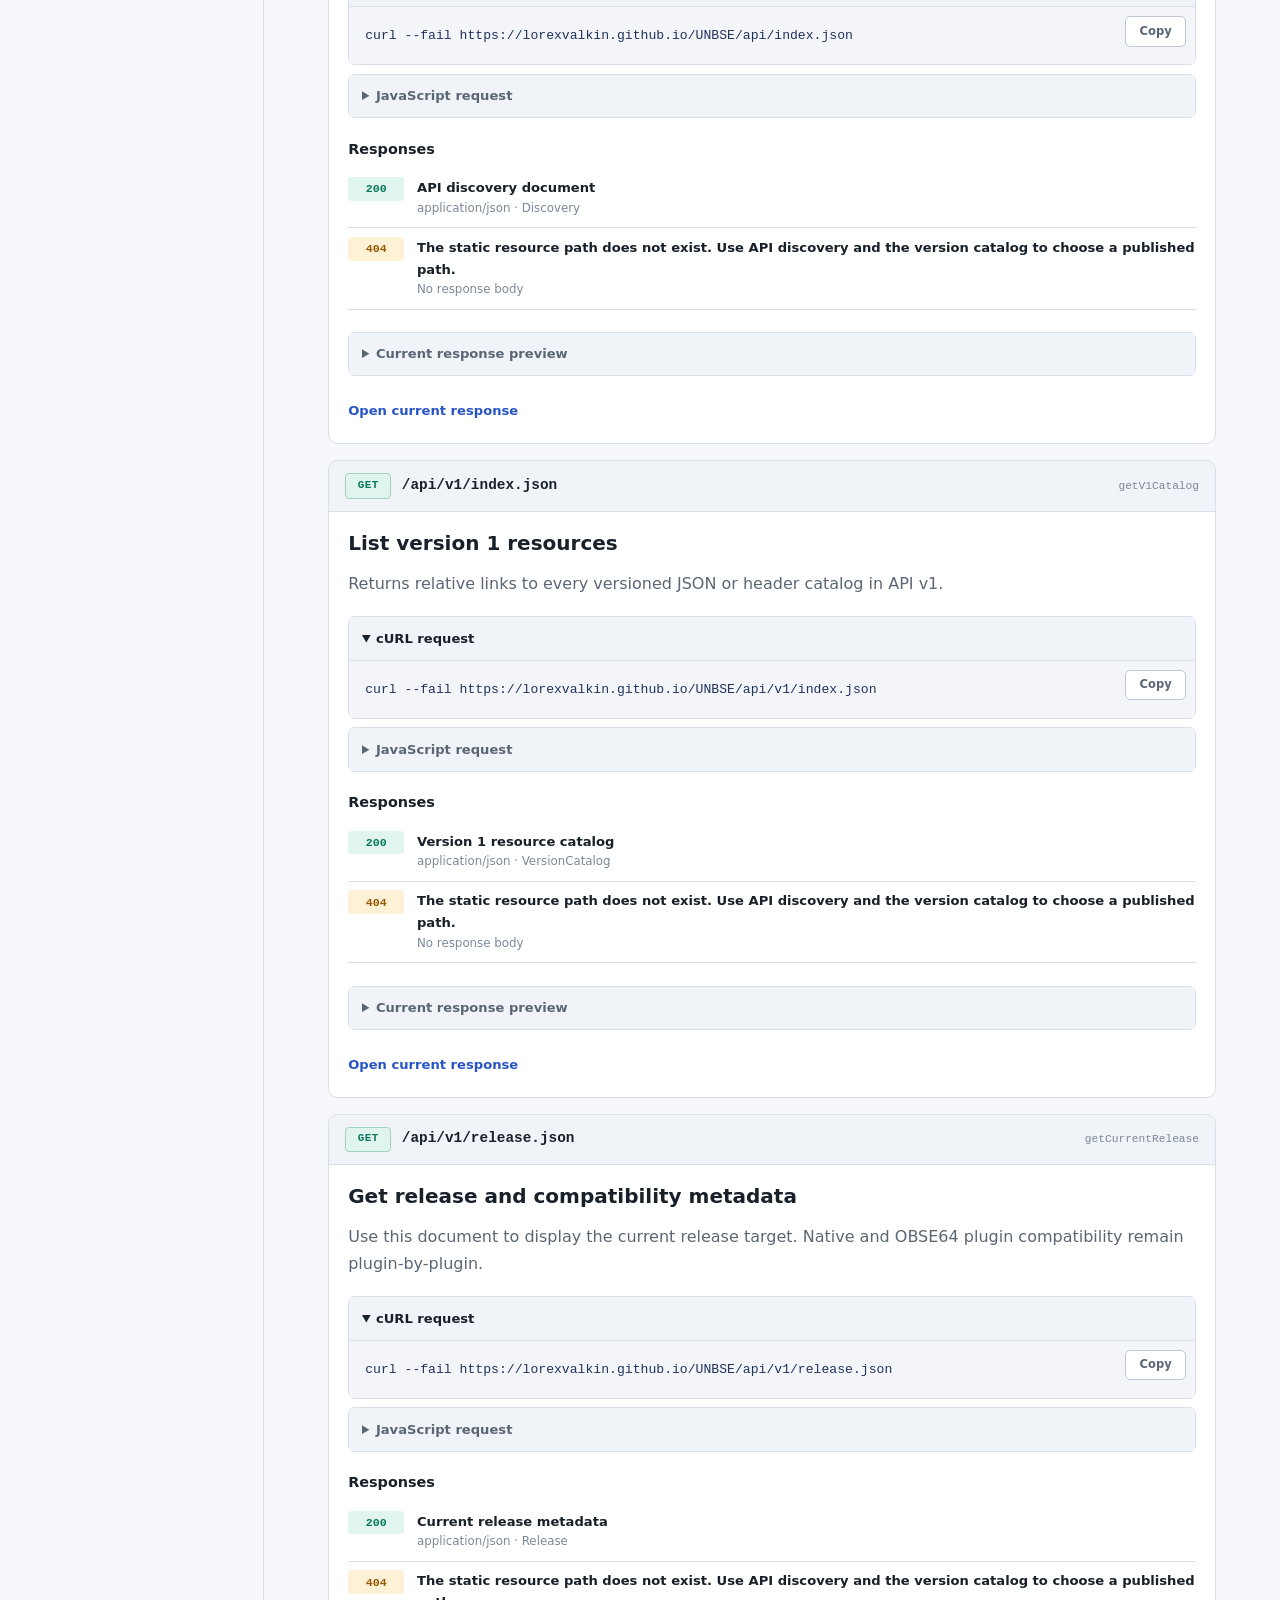
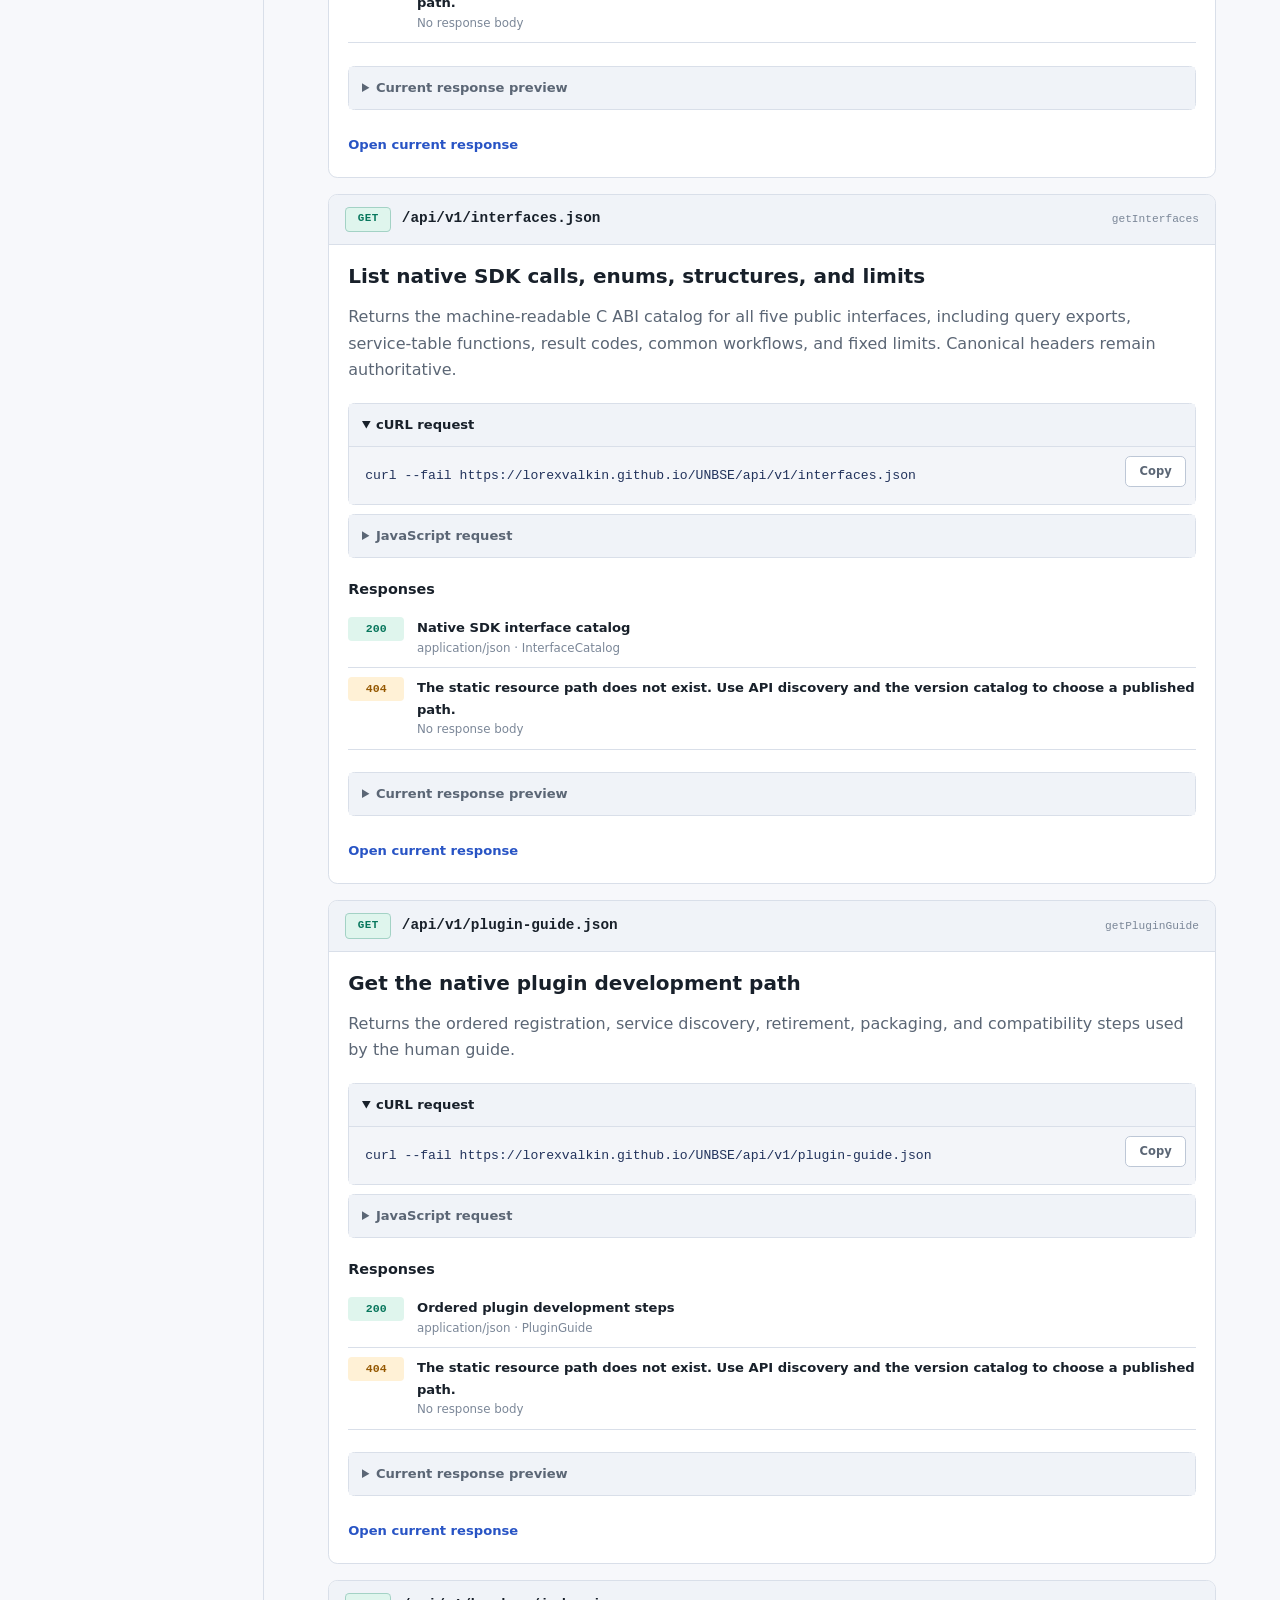
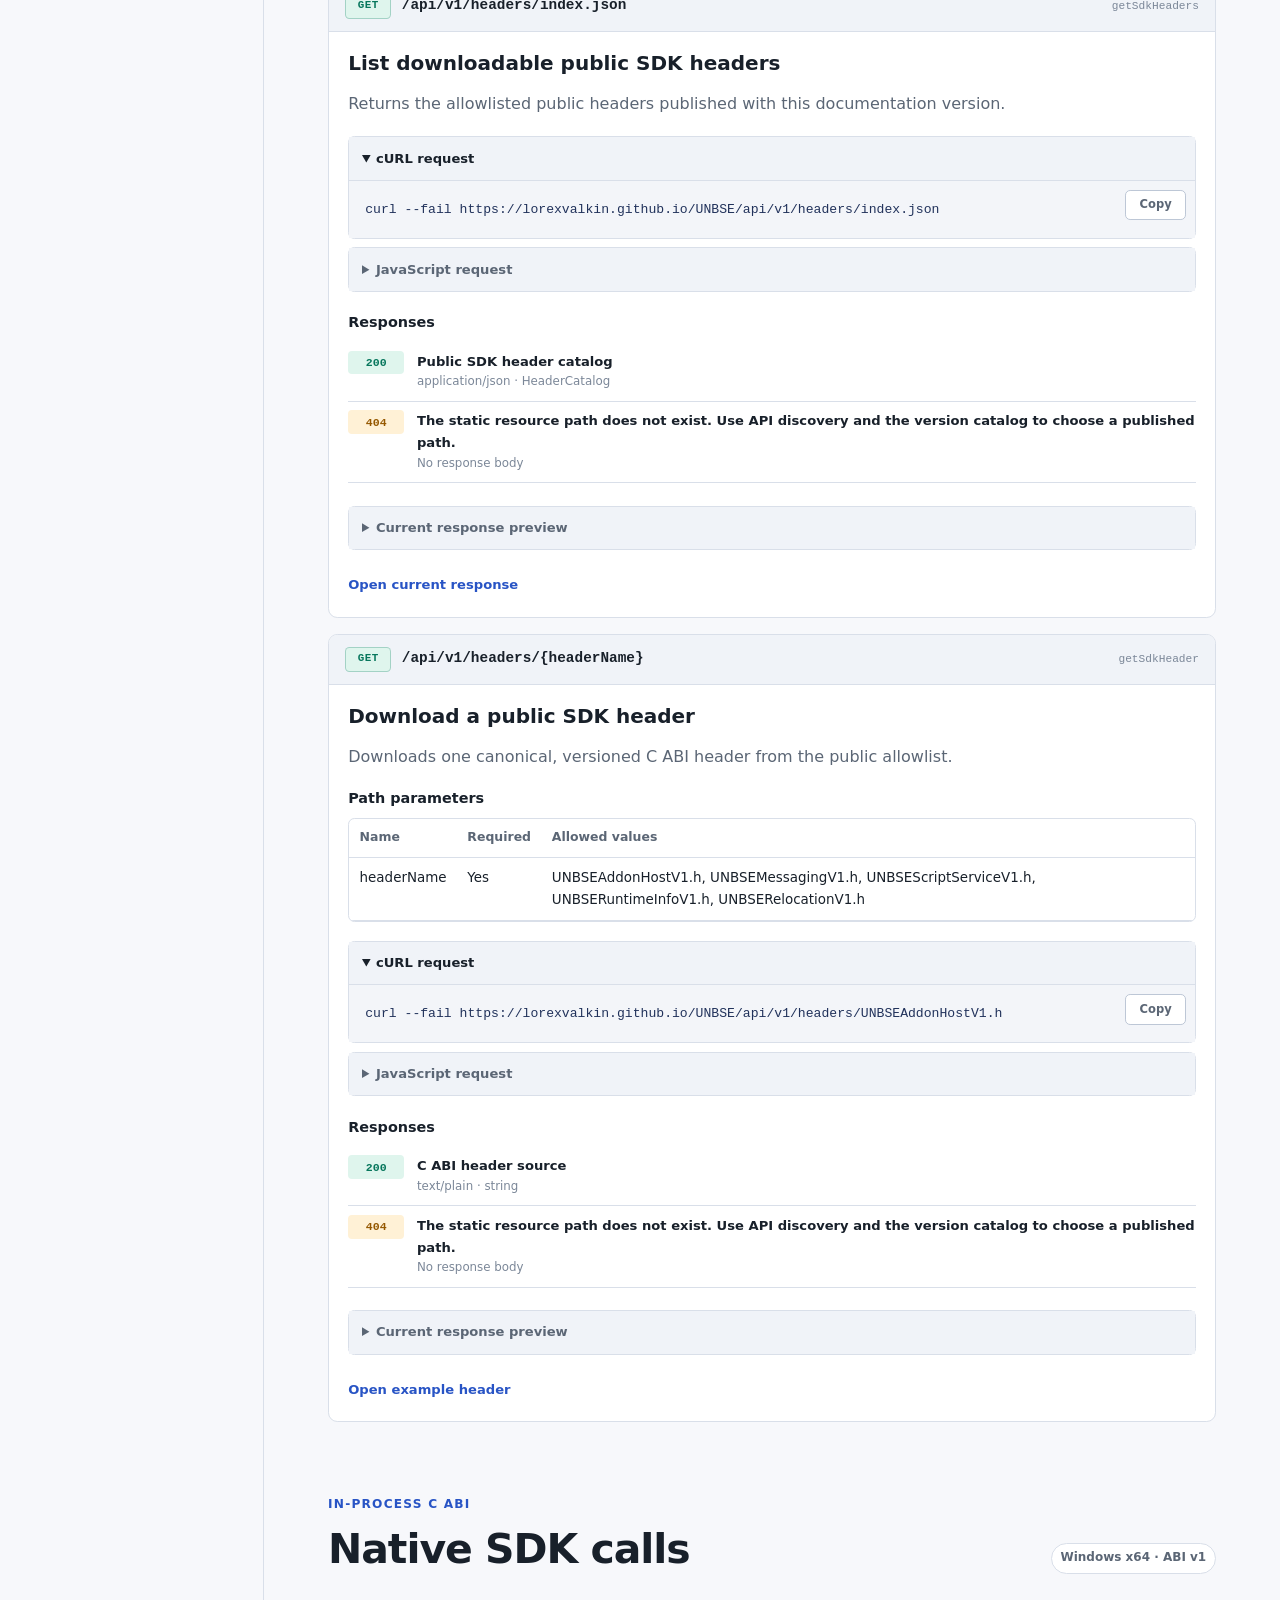
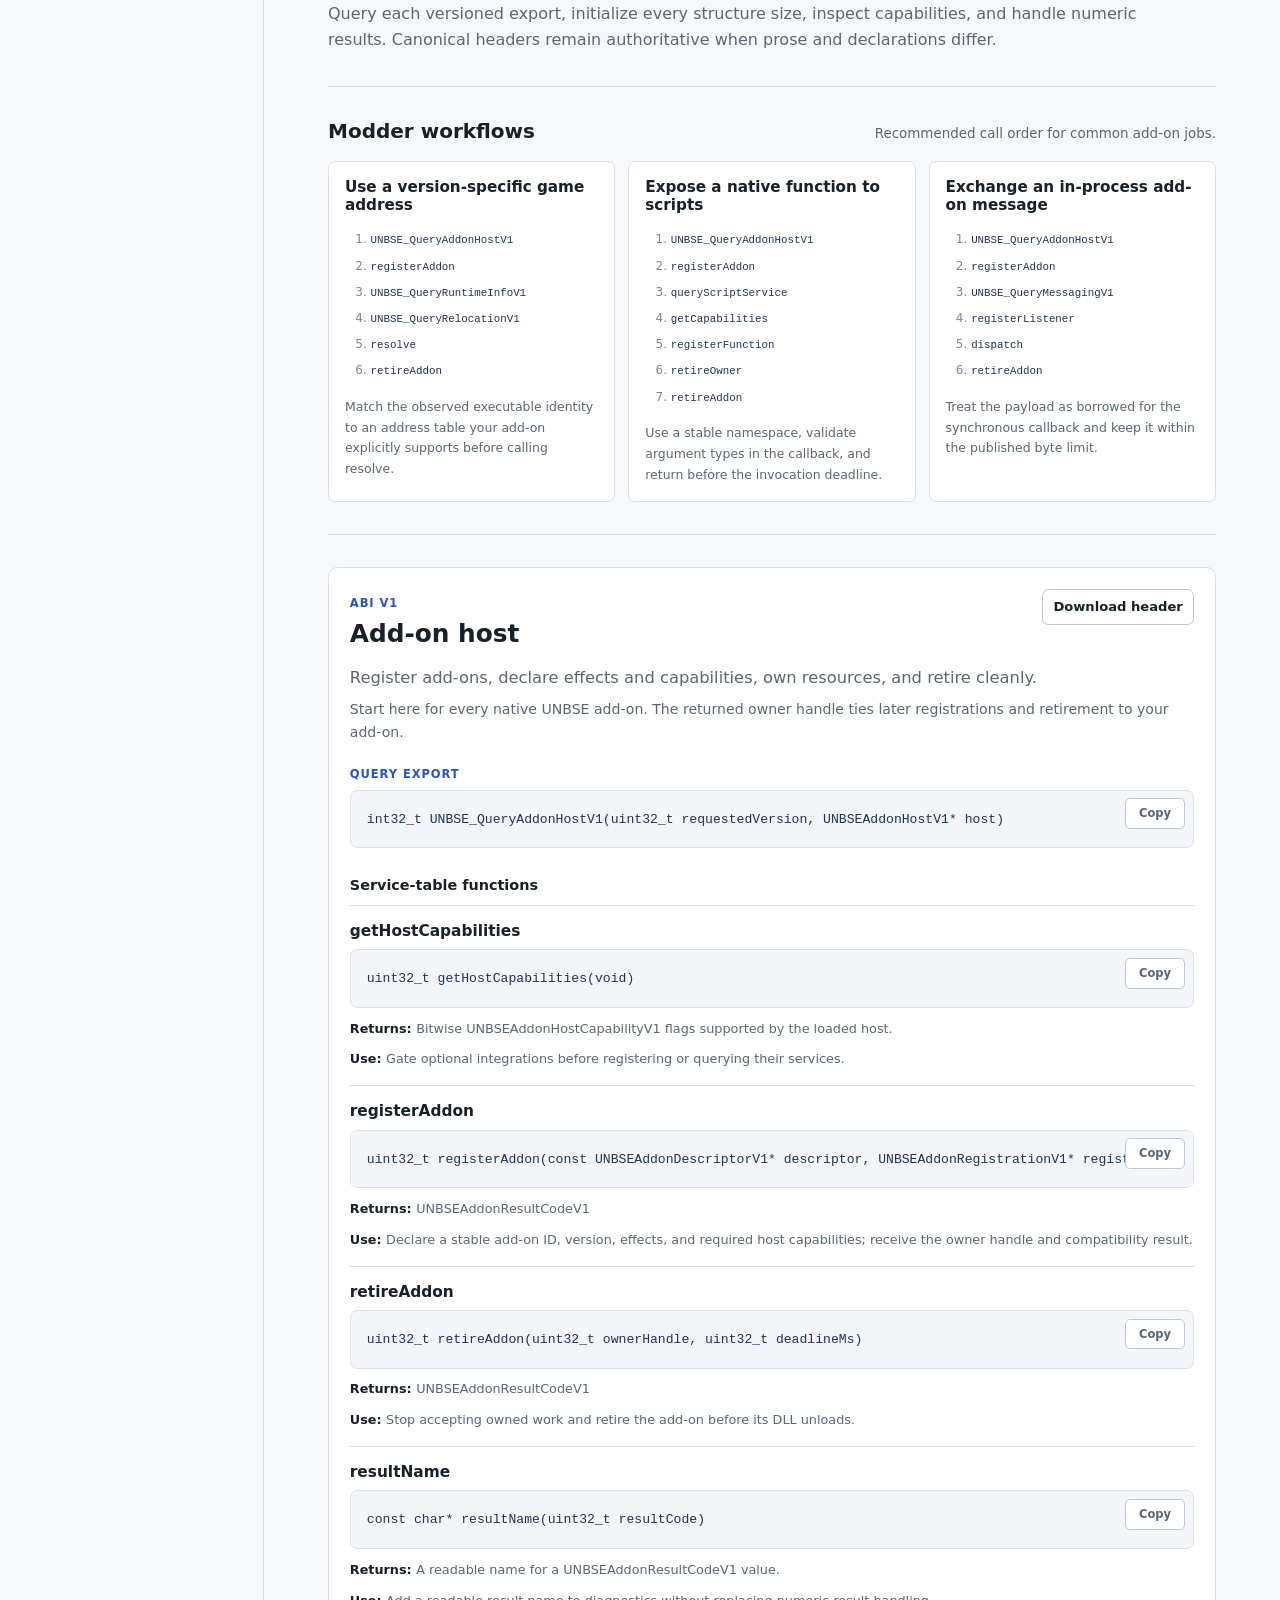
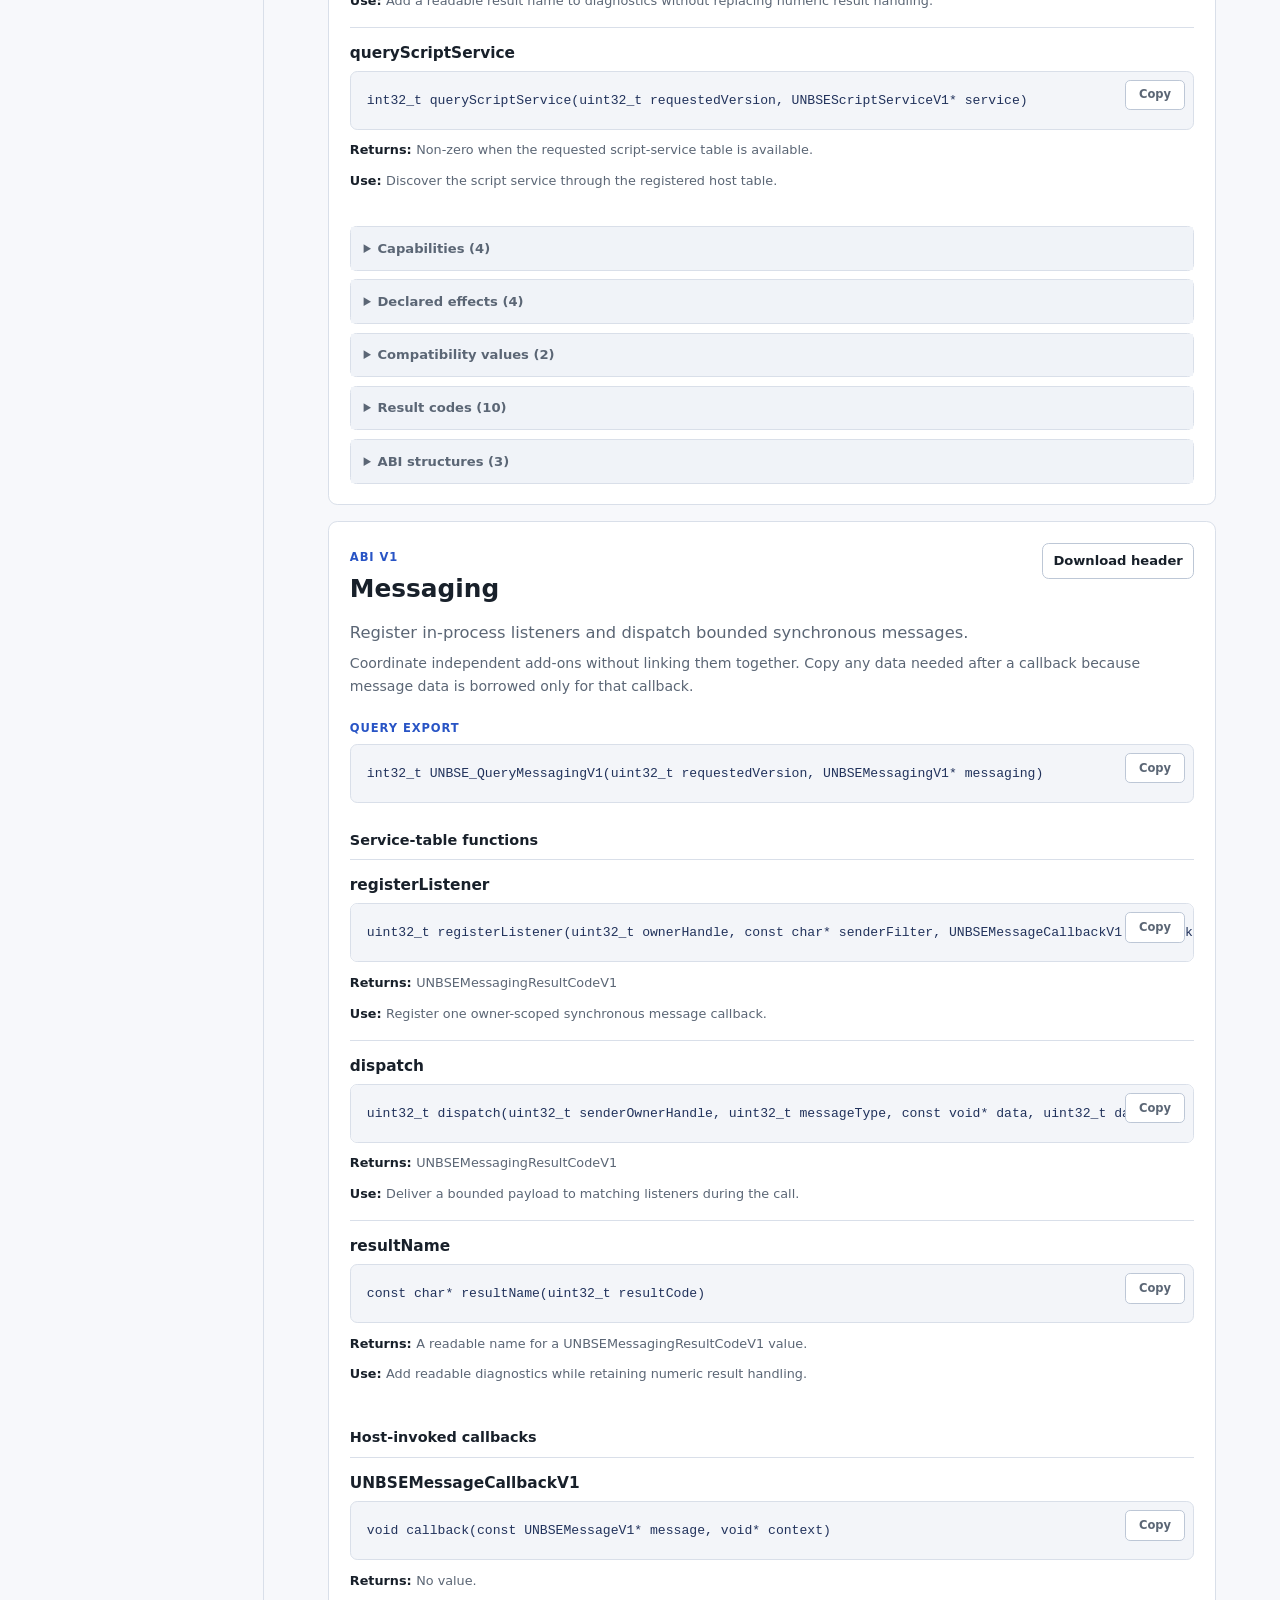
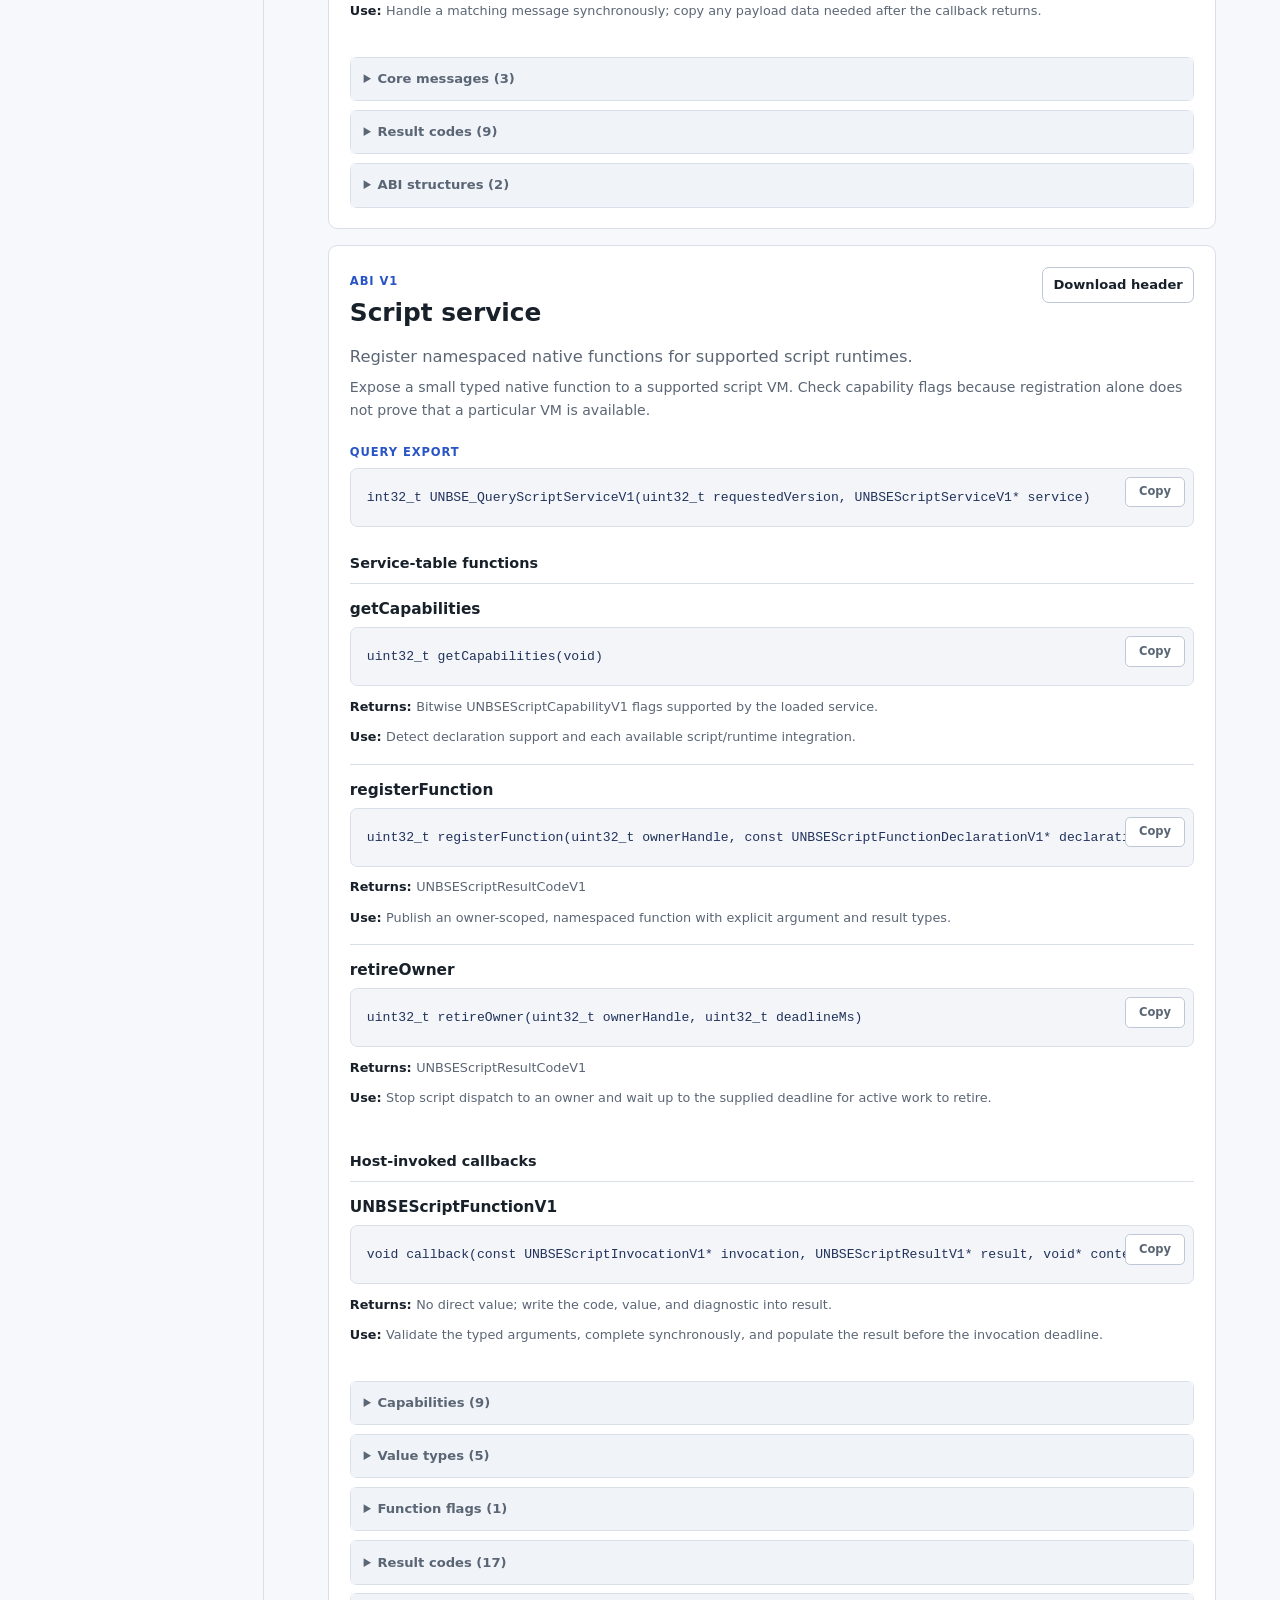
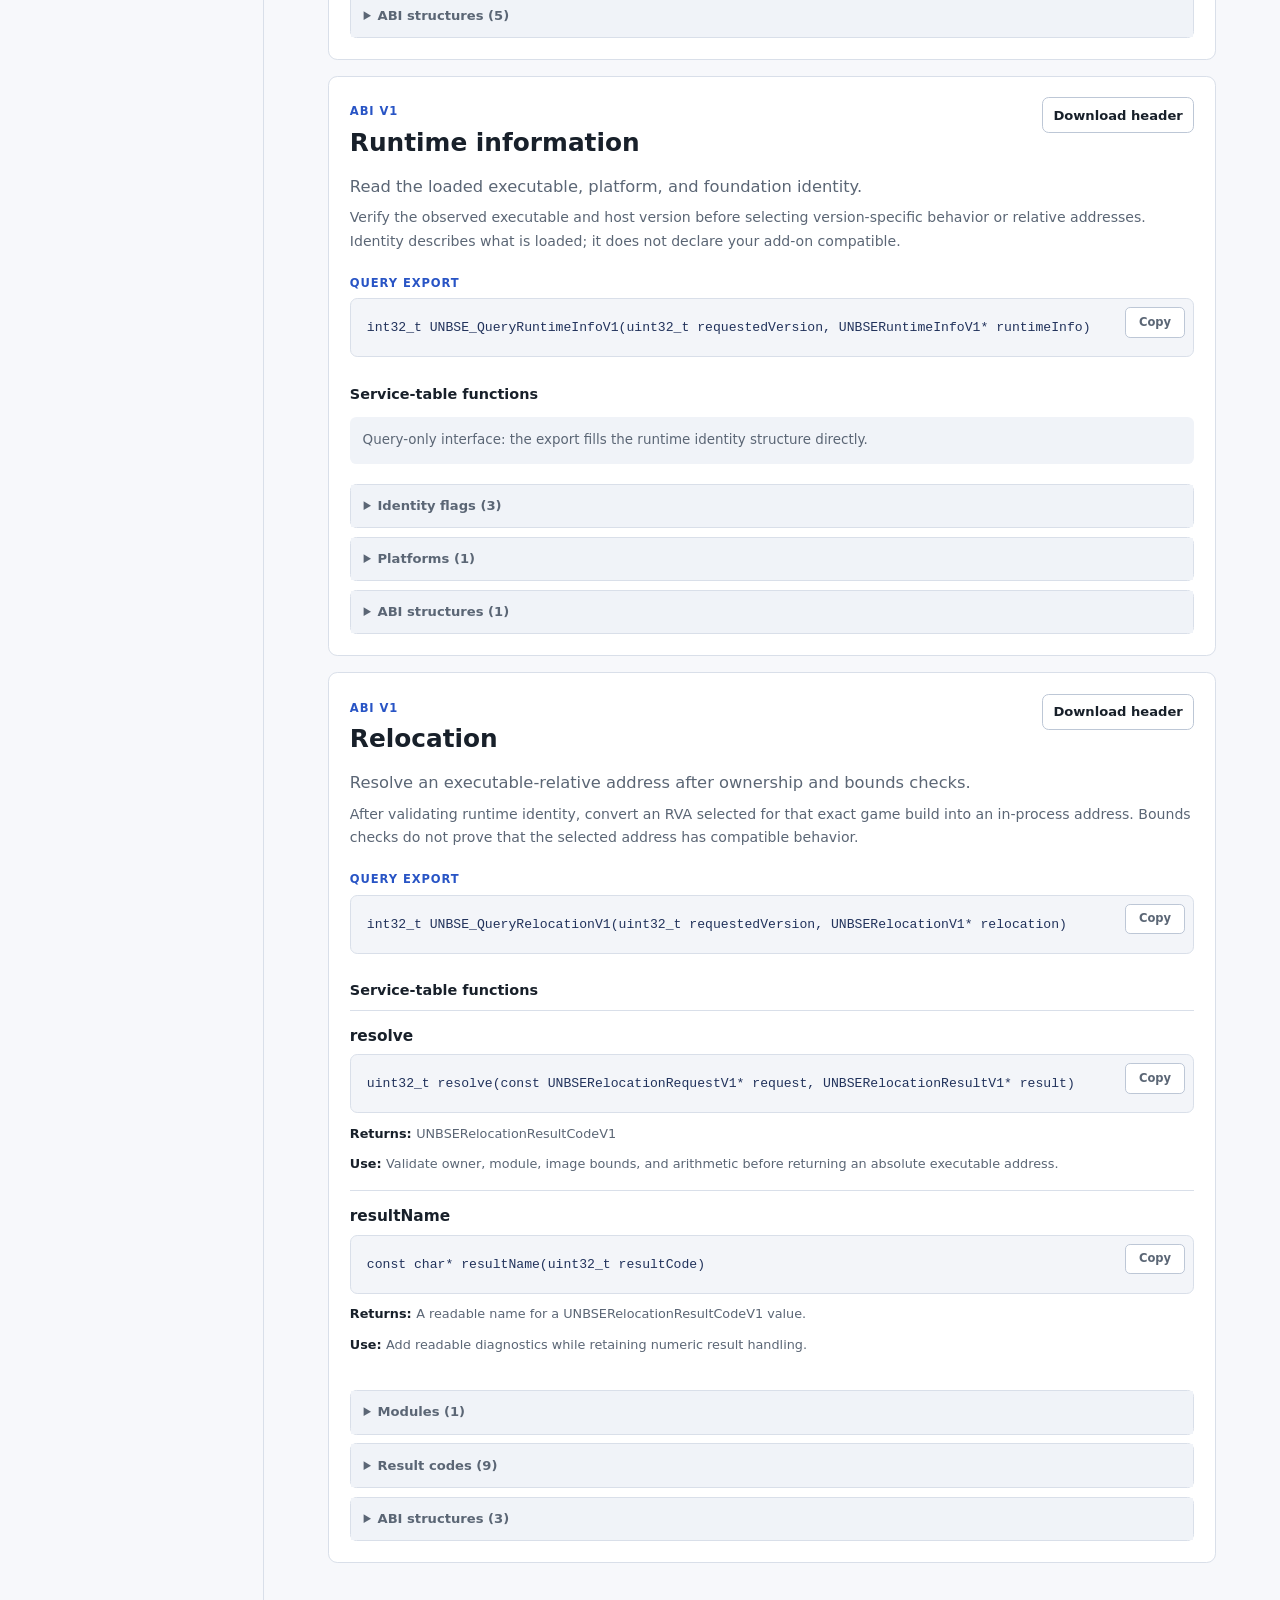
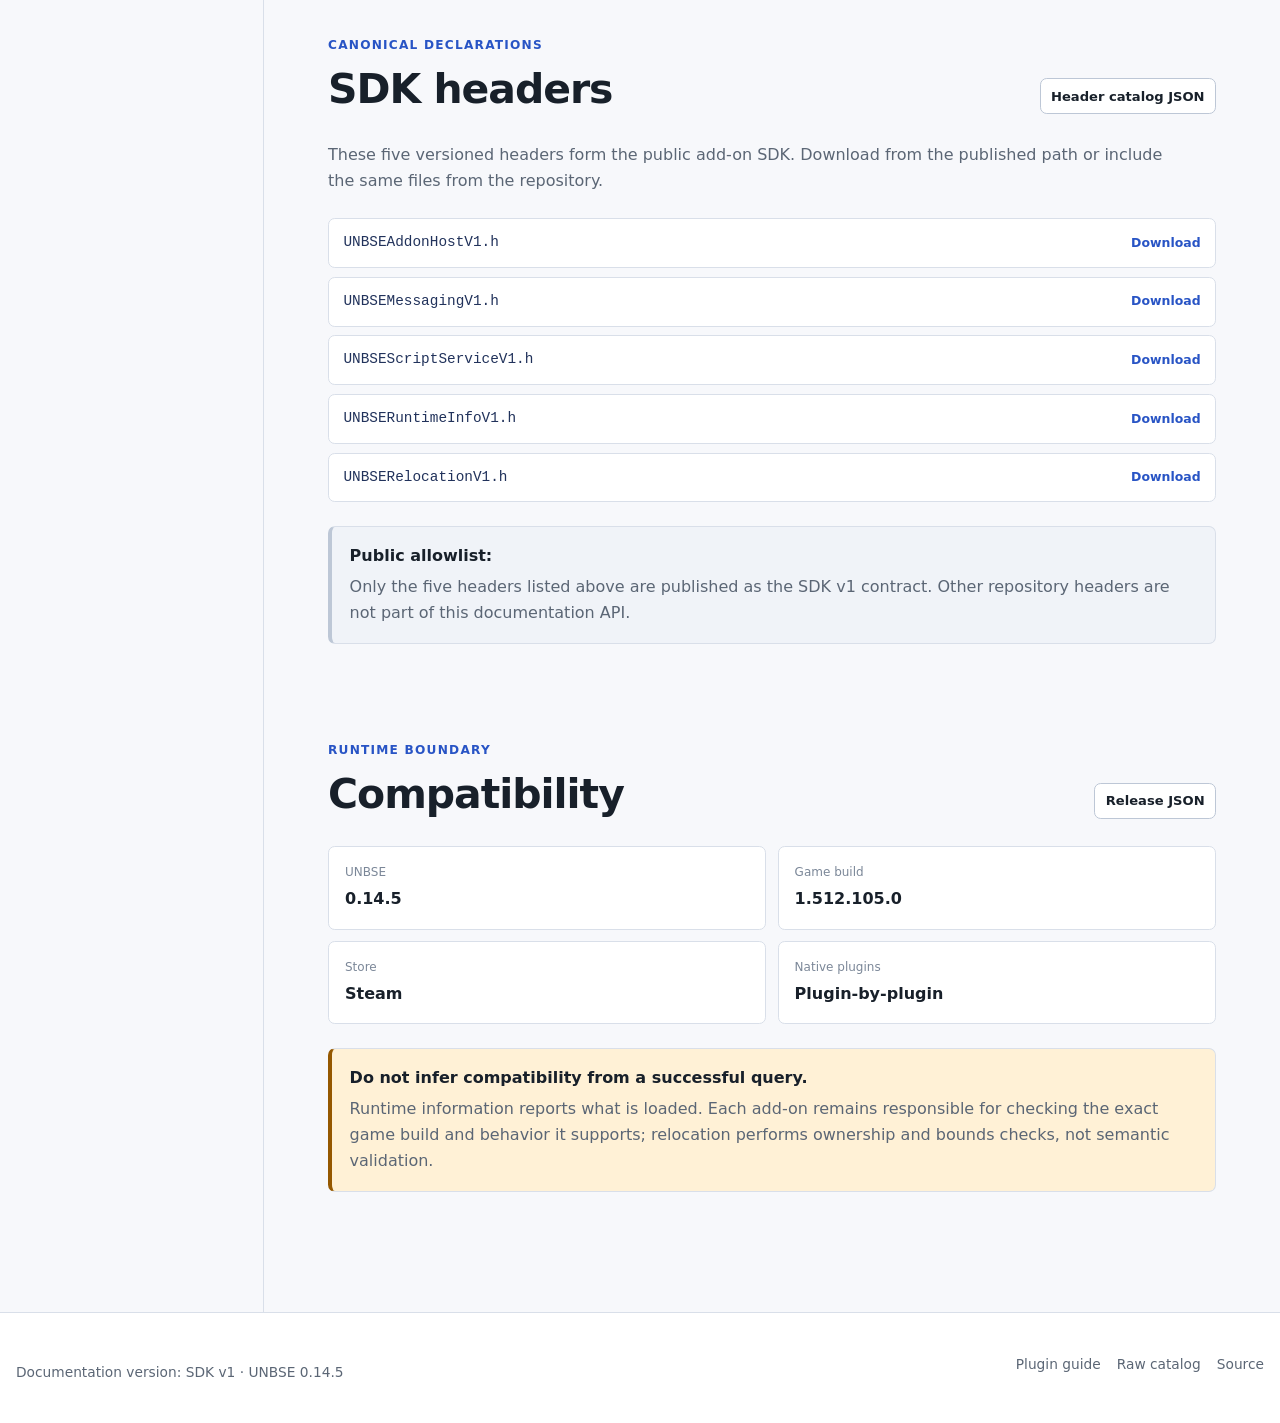
==== commit 92f86322: "release: prepare UNBSE 0.14.5 final planned update" ====
--- a/docs/api-reference.html
+++ b/docs/api-reference.html
@@ -218,7 +218,7 @@
           <a class="button compact" href="api/v1/release.json">Release JSON</a>
         </div>
         <div class="compatibility-grid">
-          <div><span>UNBSE</span><strong data-release-version>0.14.2</strong></div>
+          <div><span>UNBSE</span><strong data-release-version>0.14.5</strong></div>
           <div><span>Game build</span><strong data-game-version>1.512.105.0</strong></div>
           <div><span>Store</span><strong data-game-store>Steam</strong></div>
           <div><span>Native plugins</span><strong>Plugin-by-plugin</strong></div>
@@ -237,7 +237,7 @@
 
   <footer class="site-footer docs-footer">
     <div>
-      <p>Documentation version: SDK v1 · UNBSE <span data-release-version>0.14.2</span></p>
+      <p>Documentation version: SDK v1 · UNBSE <span data-release-version>0.14.5</span></p>
       <nav aria-label="Footer navigation">
         <a href="plugin-development.html">Plugin guide</a>
         <a href="api/v1/index.json">Raw catalog</a>
